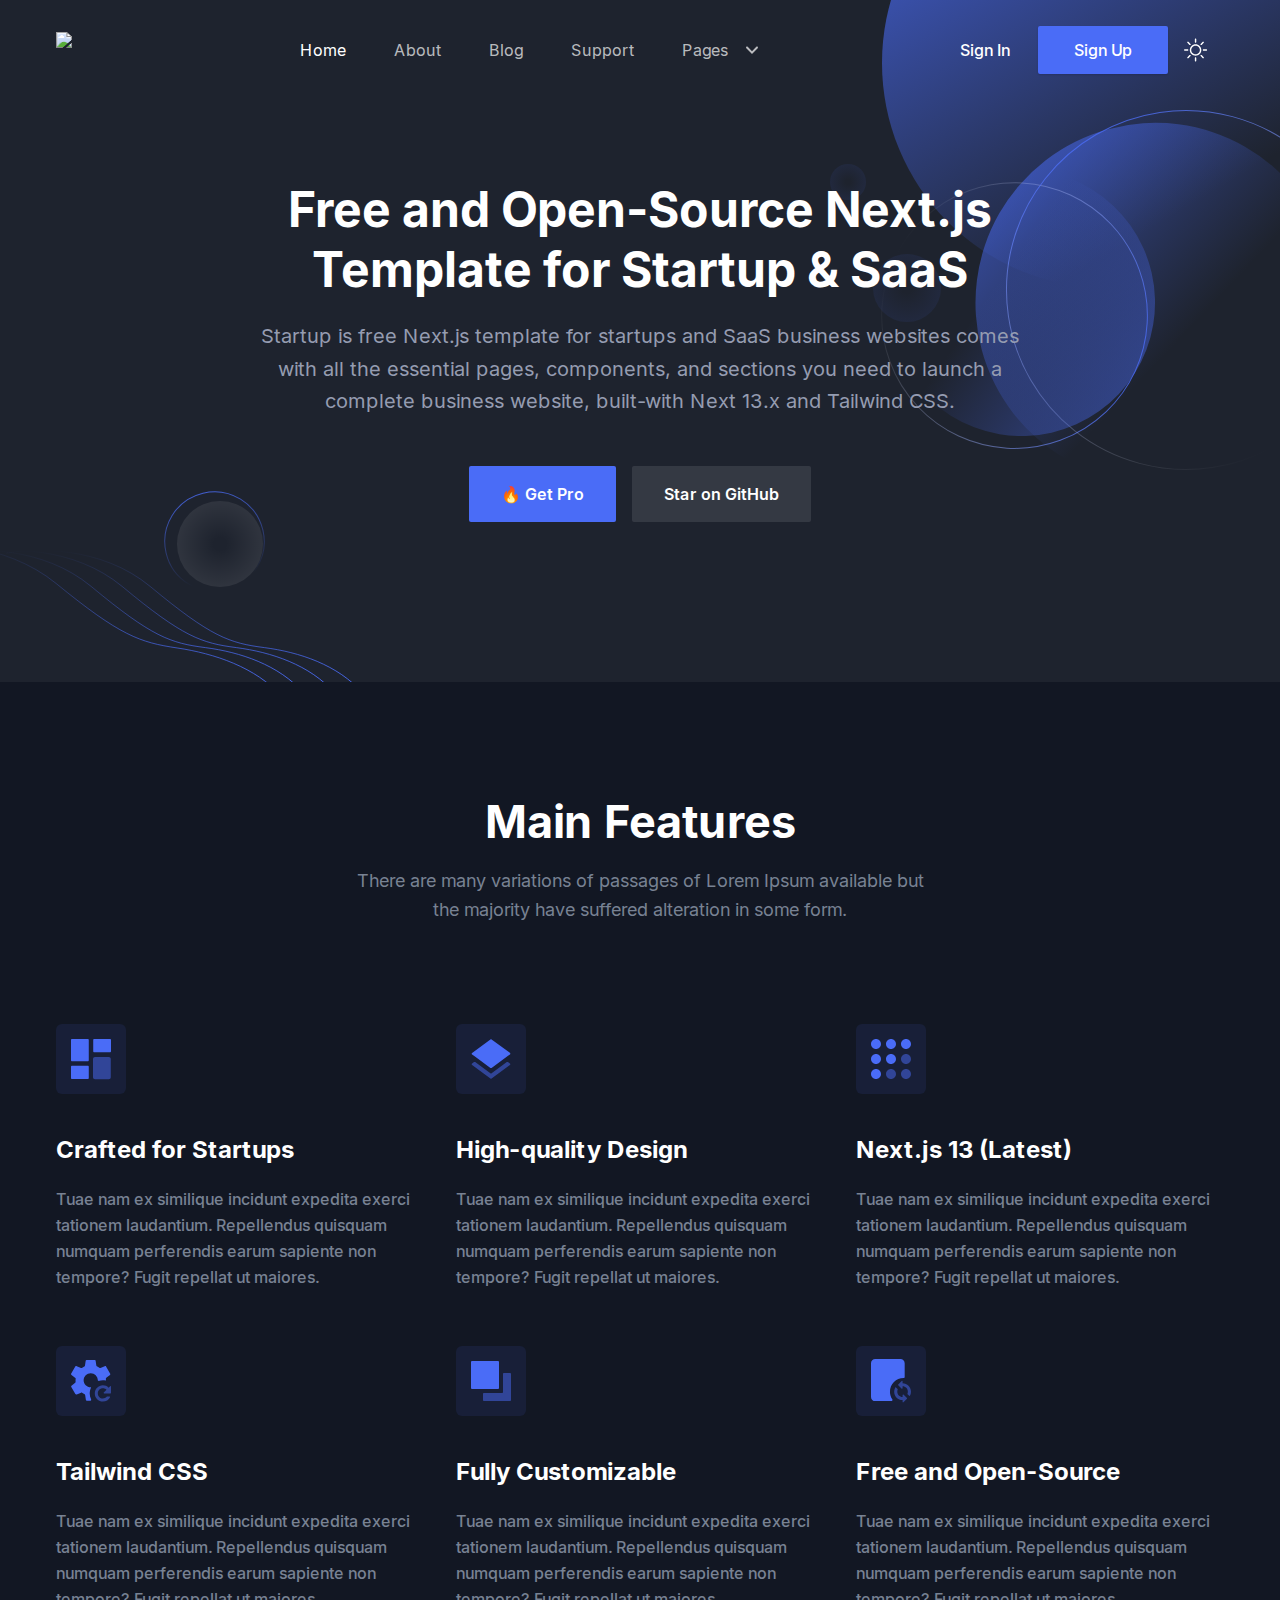
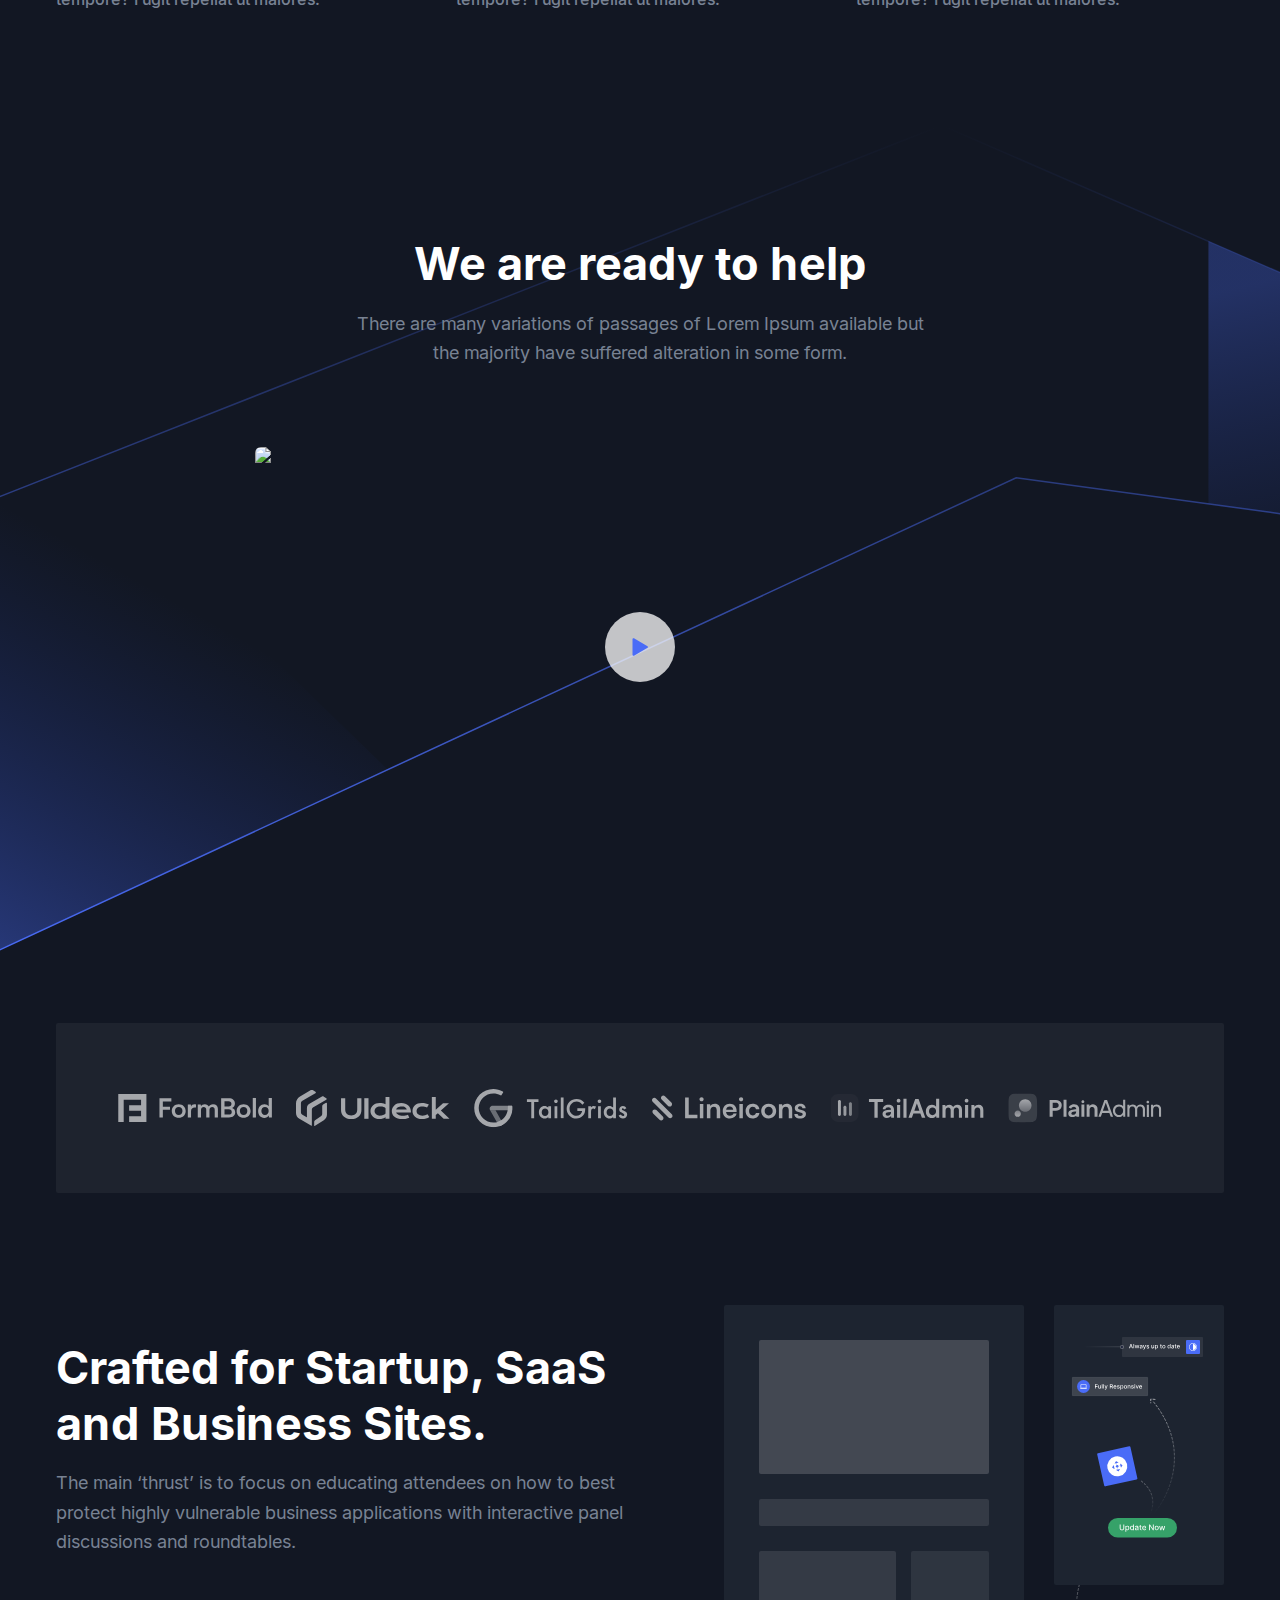
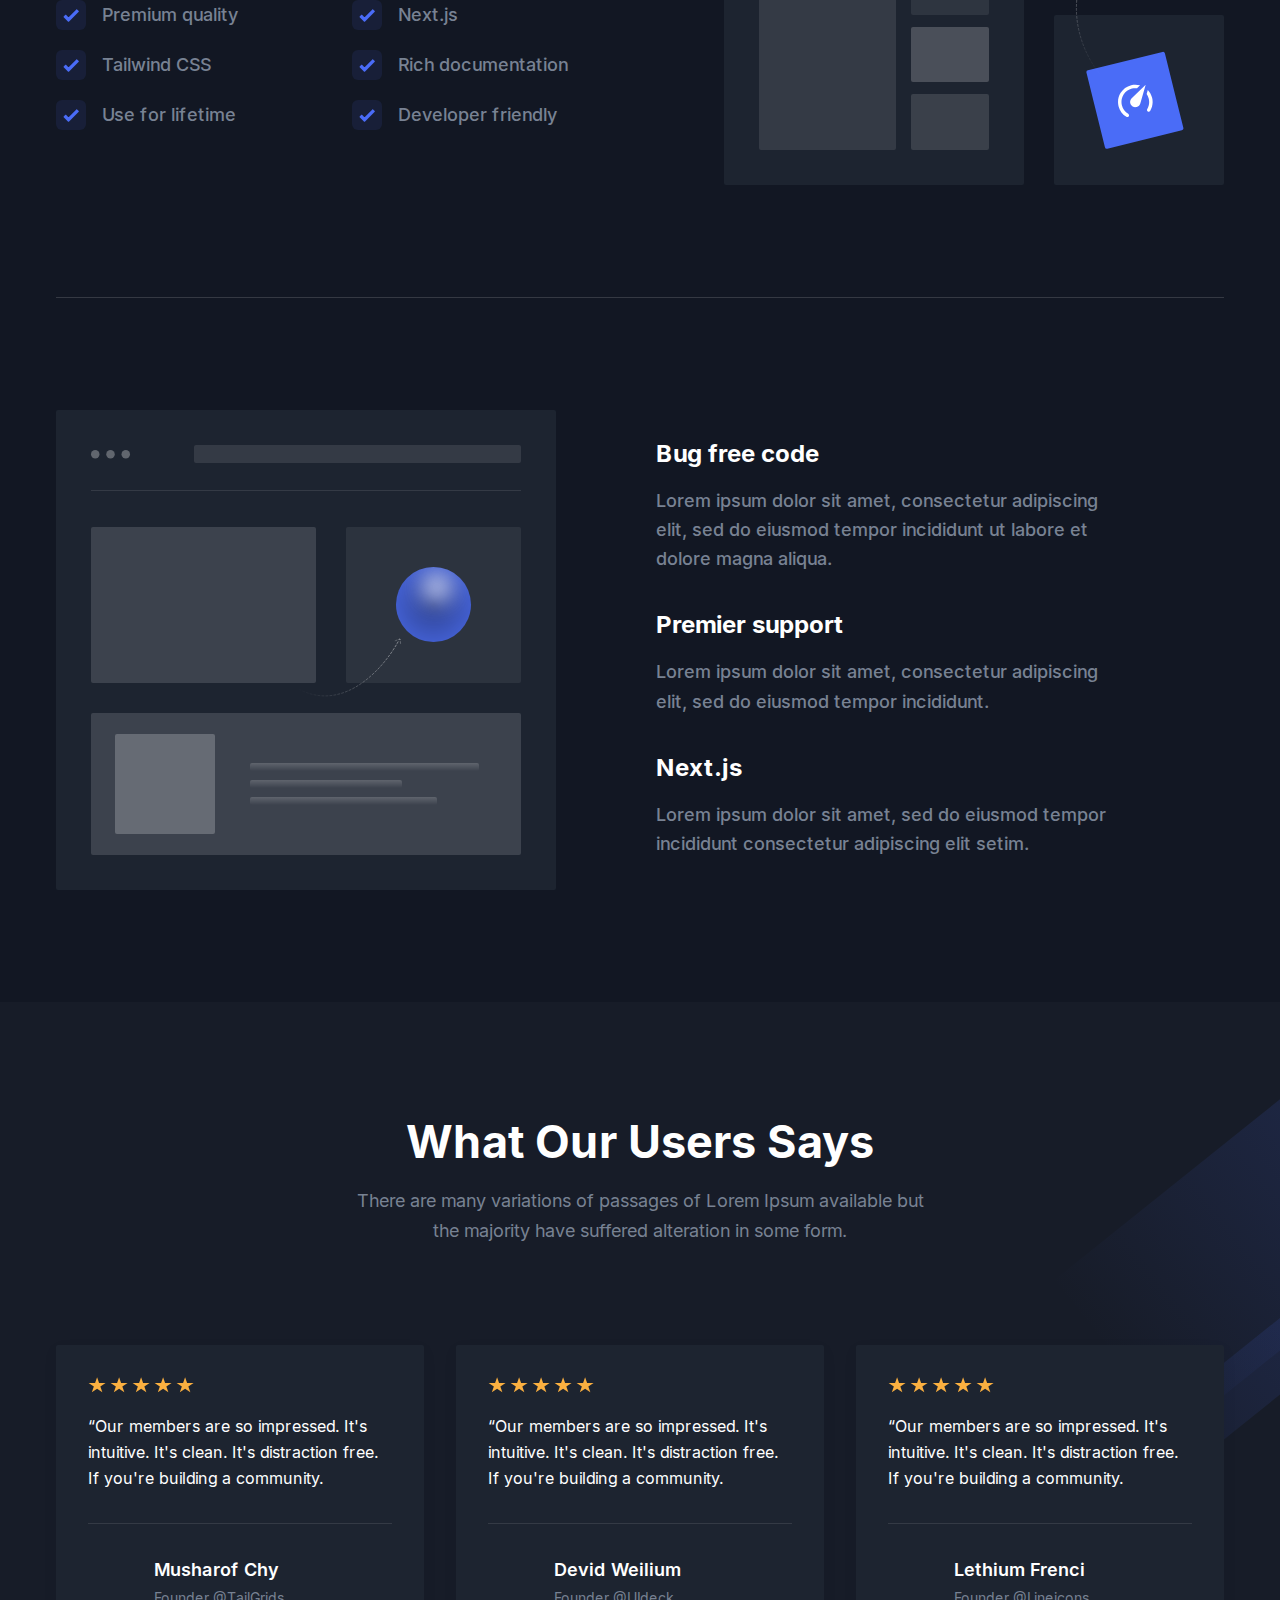
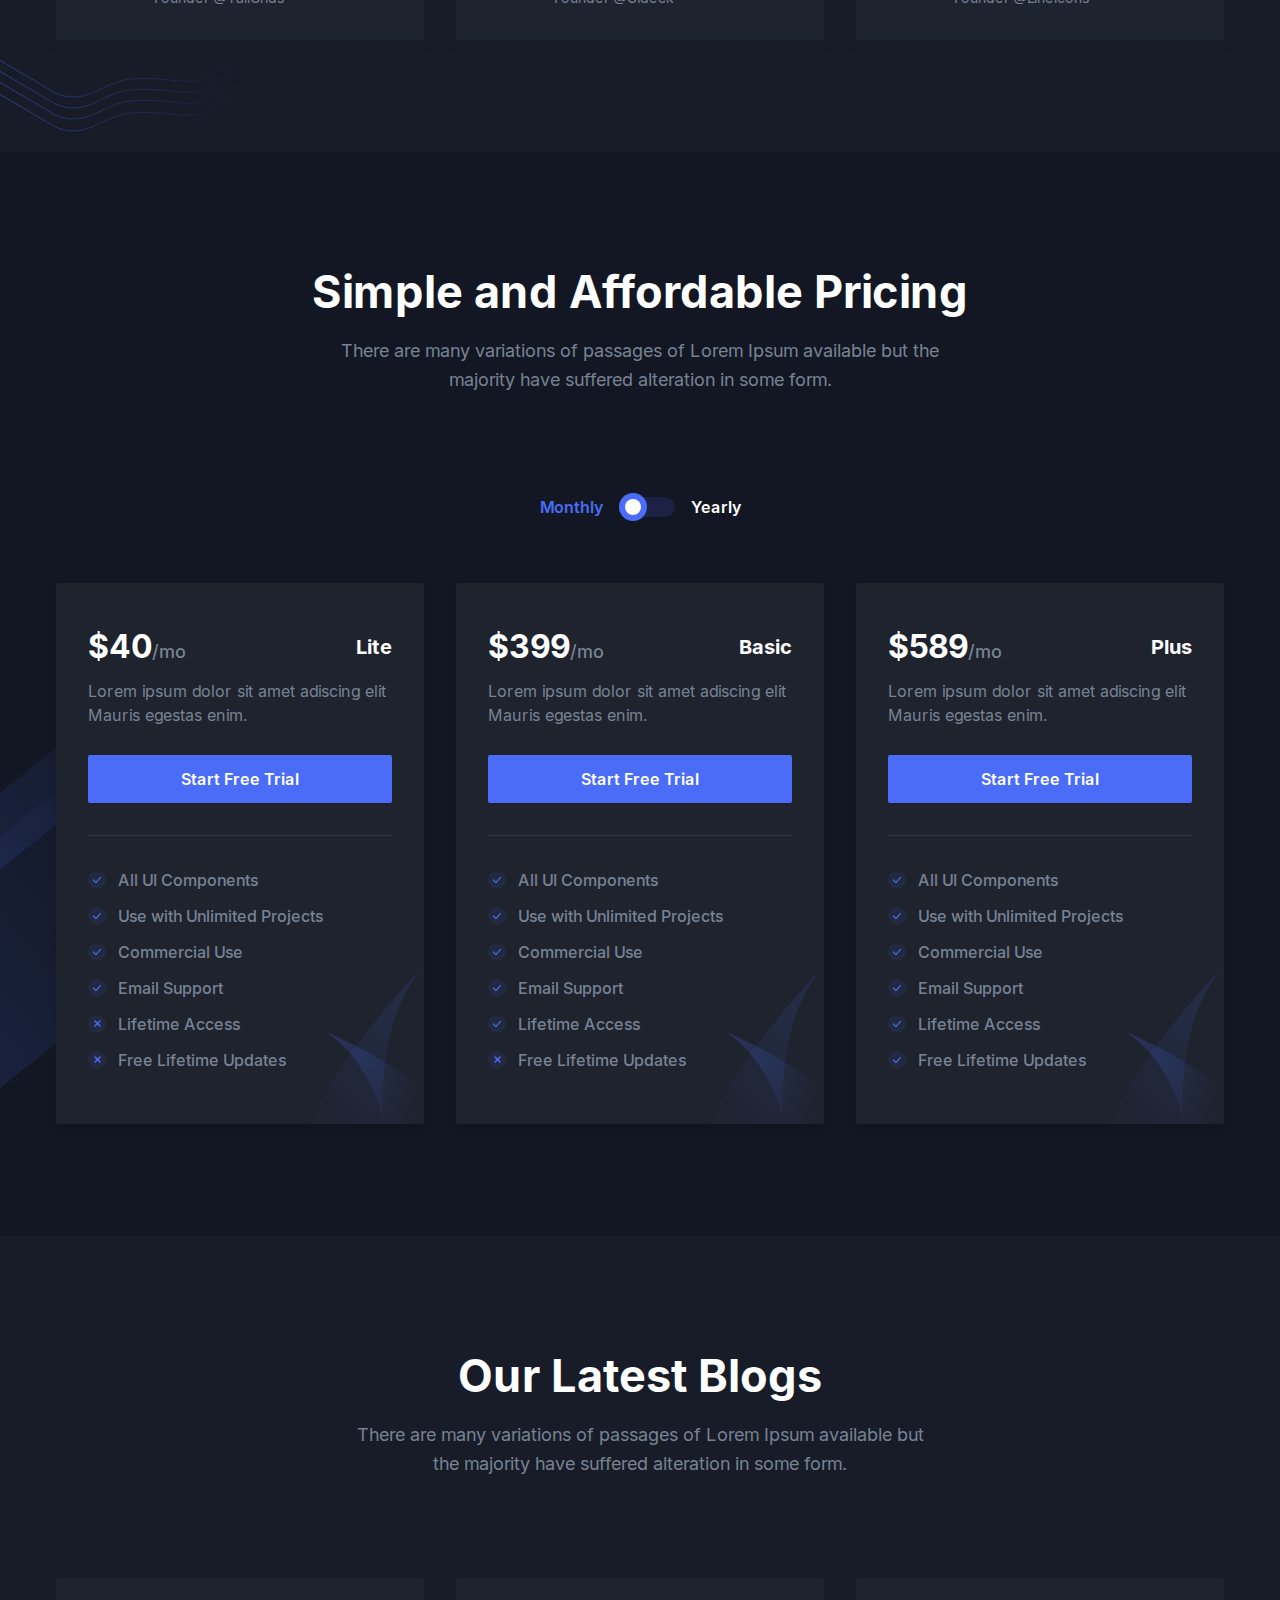
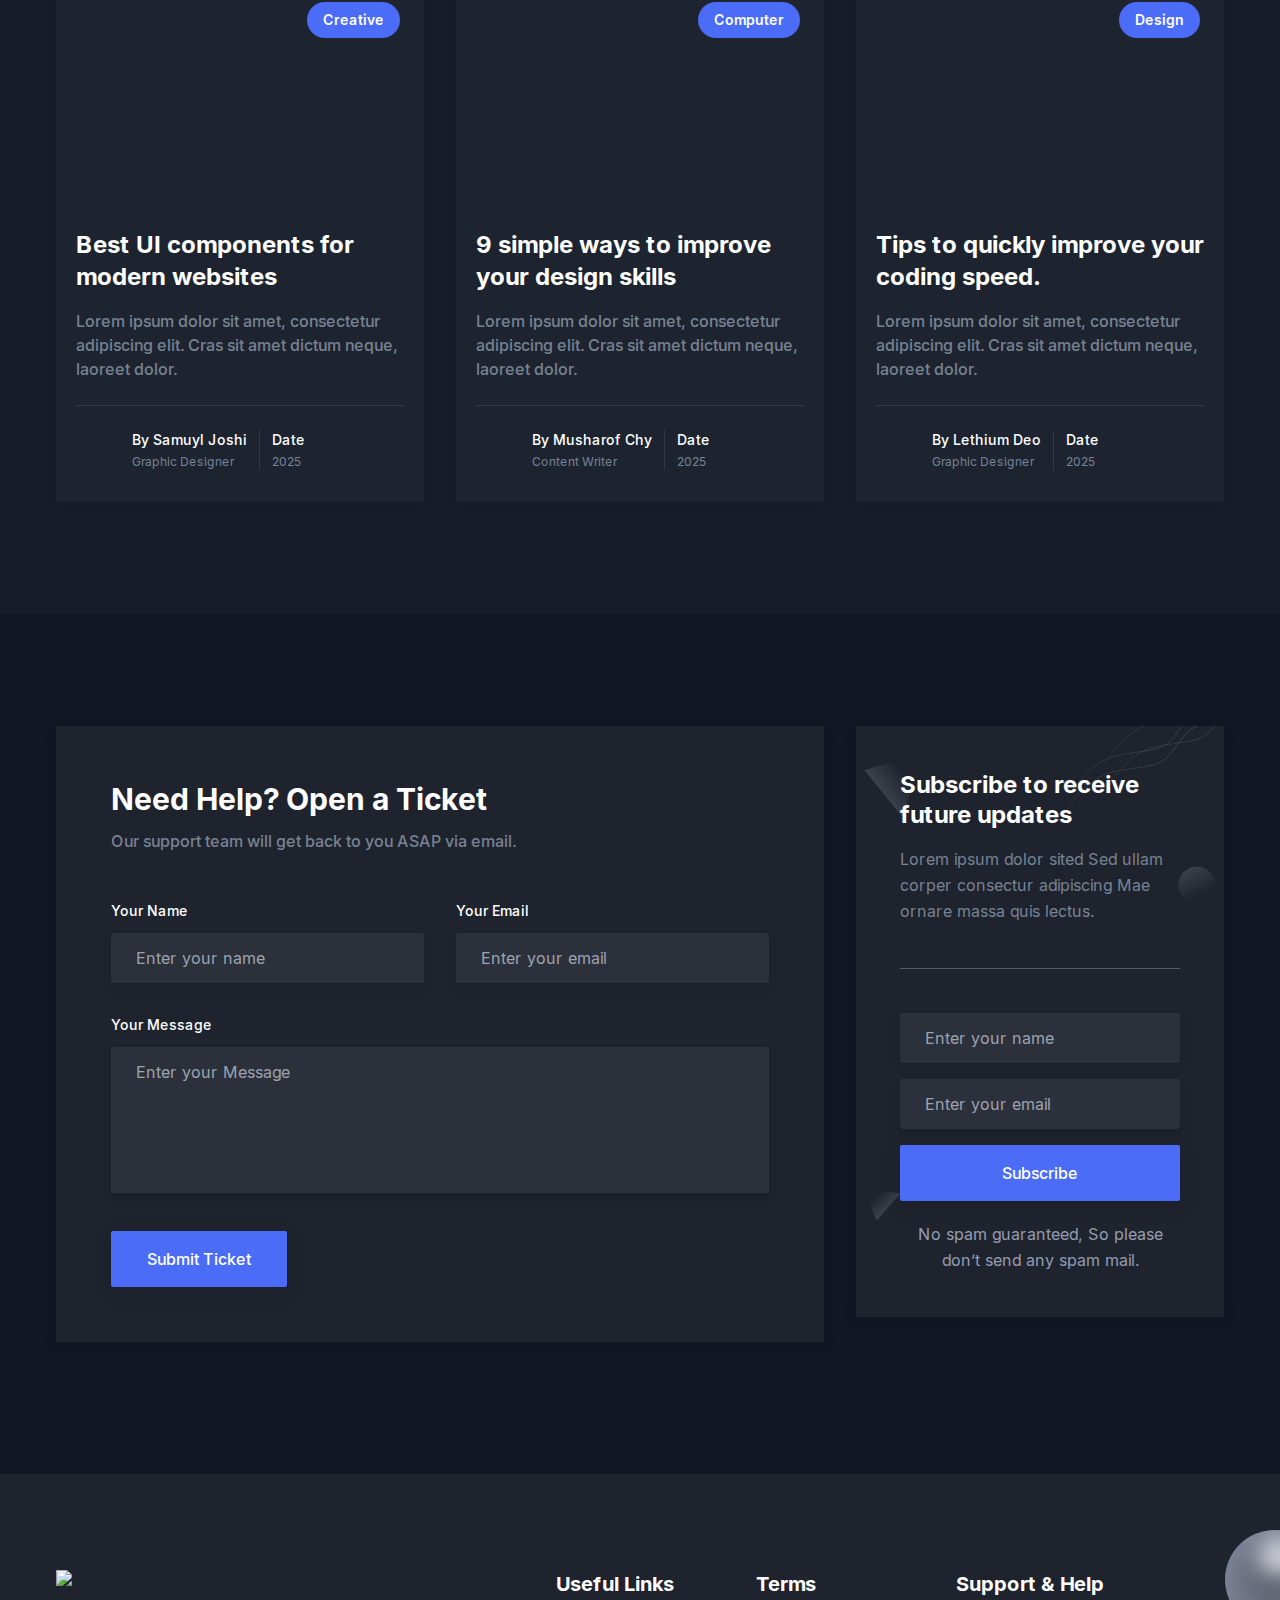
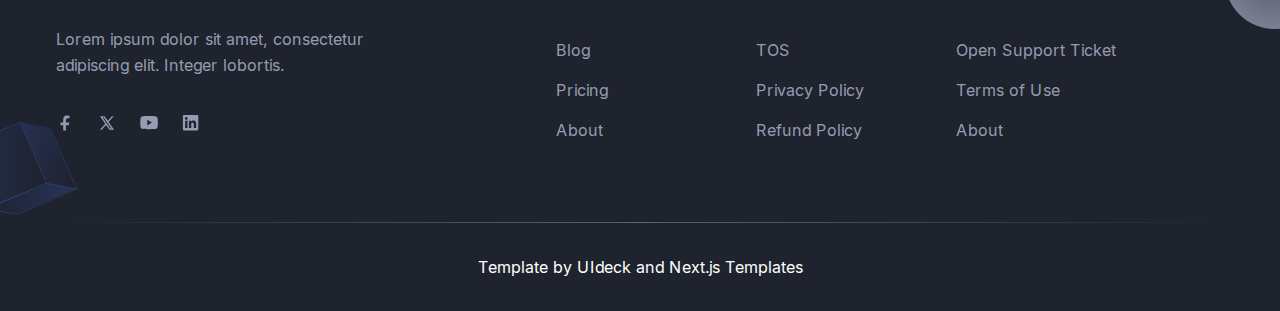
==== index.html @ 13280d34 "test build file" ====
<!DOCTYPE html><html lang="en"><head><meta charSet="utf-8"/><meta name="viewport" content="width=device-width, initial-scale=1"/><link rel="stylesheet" href="/_next/static/css/e2cec7ffde0702cd.css" crossorigin="" data-precedence="next"/><link rel="preload" as="script" fetchPriority="low" href="/_next/static/chunks/webpack-142112c4917f42da.js" crossorigin=""/><script src="/_next/static/chunks/fd9d1056-c50cb70e7323352b.js" async="" crossorigin=""></script><script src="/_next/static/chunks/69-9a698589624cf6bb.js" async="" crossorigin=""></script><script src="/_next/static/chunks/main-app-1e6415bedcf7ec3f.js" async="" crossorigin=""></script><script src="/_next/static/chunks/250-7c9030cc7ca30e84.js" async=""></script><script src="/_next/static/chunks/749-67deed6e5eec1de4.js" async=""></script><script src="/_next/static/chunks/860-6f2c6eac3bf47ed0.js" async=""></script><script src="/_next/static/chunks/app/page-ba658e1b32cfdeb3.js" async=""></script><script src="/_next/static/chunks/app/layout-03ab49dc630ab6ba.js" async=""></script><title>Free Next.js Template for Startup and SaaS</title><meta name="description" content="This is Home for Startup Nextjs Template"/><script src="/_next/static/chunks/polyfills-c67a75d1b6f99dc8.js" crossorigin="" noModule=""></script></head><body class="bg-[#FCFCFC] dark:bg-black __className_d65c78"><script>!function(){try{var d=document.documentElement,c=d.classList;c.remove('light','dark');var e=localStorage.getItem('theme');if(e){c.add(e|| '')}else{c.add('dark');}if(e==='light'||e==='dark'||!e)d.style.colorScheme=e||'dark'}catch(t){}}();</script><header class="header left-0 top-0 z-40 flex w-full items-center absolute bg-transparent"><div class="container"><div class="relative -mx-4 flex items-center justify-between"><div class="w-60 max-w-full px-4 xl:mr-12"><a class="header-logo block w-full py-8 " href="/"><img alt="logo" loading="lazy" width="140" height="30" decoding="async" data-nimg="1" class="w-full dark:hidden" style="color:transparent" src="/images/logo/logo-2.svg"/><img alt="logo" loading="lazy" width="140" height="30" decoding="async" data-nimg="1" class="hidden w-full dark:block" style="color:transparent" srcSet="/_next/image?url=%2Fimages%2Flogo%2FNexaNeoTech.png&amp;w=256&amp;q=75 1x, /_next/image?url=%2Fimages%2Flogo%2FNexaNeoTech.png&amp;w=384&amp;q=75 2x" src="/_next/image?url=%2Fimages%2Flogo%2FNexaNeoTech.png&amp;w=384&amp;q=75"/></a></div><div class="flex w-full items-center justify-between px-4"><div><button id="navbarToggler" aria-label="Mobile Menu" class="absolute right-4 top-1/2 block translate-y-[-50%] rounded-lg px-3 py-[6px] ring-primary focus:ring-2 lg:hidden"><span class="relative my-1.5 block h-0.5 w-[30px] bg-black transition-all duration-300 dark:bg-white  "></span><span class="relative my-1.5 block h-0.5 w-[30px] bg-black transition-all duration-300 dark:bg-white  "></span><span class="relative my-1.5 block h-0.5 w-[30px] bg-black transition-all duration-300 dark:bg-white  "></span></button><nav id="navbarCollapse" class="navbar absolute right-0 z-30 w-[250px] rounded border-[.5px] border-body-color/50 bg-white px-6 py-4 duration-300 dark:border-body-color/20 dark:bg-dark lg:visible lg:static lg:w-auto lg:border-none lg:!bg-transparent lg:p-0 lg:opacity-100 invisible top-[120%] opacity-0"><ul class="block lg:flex lg:space-x-12"><li class="group relative"><a class="flex py-2 text-base lg:mr-0 lg:inline-flex lg:px-0 lg:py-6 text-primary dark:text-white" href="/">Home</a></li><li class="group relative"><a class="flex py-2 text-base lg:mr-0 lg:inline-flex lg:px-0 lg:py-6 text-dark hover:text-primary dark:text-white/70 dark:hover:text-white" href="/about">About</a></li><li class="group relative"><a class="flex py-2 text-base lg:mr-0 lg:inline-flex lg:px-0 lg:py-6 text-dark hover:text-primary dark:text-white/70 dark:hover:text-white" href="/blog">Blog</a></li><li class="group relative"><a class="flex py-2 text-base lg:mr-0 lg:inline-flex lg:px-0 lg:py-6 text-dark hover:text-primary dark:text-white/70 dark:hover:text-white" href="/contact">Support</a></li><li class="group relative"><p class="flex cursor-pointer items-center justify-between py-2 text-base text-dark group-hover:text-primary dark:text-white/70 dark:group-hover:text-white lg:mr-0 lg:inline-flex lg:px-0 lg:py-6">Pages<span class="pl-3"><svg width="25" height="24" viewBox="0 0 25 24"><path fill-rule="evenodd" clip-rule="evenodd" d="M6.29289 8.8427C6.68342 8.45217 7.31658 8.45217 7.70711 8.8427L12 13.1356L16.2929 8.8427C16.6834 8.45217 17.3166 8.45217 17.7071 8.8427C18.0976 9.23322 18.0976 9.86639 17.7071 10.2569L12 15.964L6.29289 10.2569C5.90237 9.86639 5.90237 9.23322 6.29289 8.8427Z" fill="currentColor"></path></svg></span></p><div class="submenu relative left-0 top-full rounded-sm bg-white transition-[top] duration-300 group-hover:opacity-100 dark:bg-dark lg:invisible lg:absolute lg:top-[110%] lg:block lg:w-[250px] lg:p-4 lg:opacity-0 lg:shadow-lg lg:group-hover:visible lg:group-hover:top-full hidden"><a class="block rounded py-2.5 text-sm text-dark hover:text-primary dark:text-white/70 dark:hover:text-white lg:px-3" href="/about">About Page</a><a class="block rounded py-2.5 text-sm text-dark hover:text-primary dark:text-white/70 dark:hover:text-white lg:px-3" href="/contact">Contact Page</a><a class="block rounded py-2.5 text-sm text-dark hover:text-primary dark:text-white/70 dark:hover:text-white lg:px-3" href="/blog">Blog Grid Page</a><a class="block rounded py-2.5 text-sm text-dark hover:text-primary dark:text-white/70 dark:hover:text-white lg:px-3" href="/blog-sidebar">Blog Sidebar Page</a><a class="block rounded py-2.5 text-sm text-dark hover:text-primary dark:text-white/70 dark:hover:text-white lg:px-3" href="/blog-details">Blog Details Page</a><a class="block rounded py-2.5 text-sm text-dark hover:text-primary dark:text-white/70 dark:hover:text-white lg:px-3" href="/signin">Sign In Page</a><a class="block rounded py-2.5 text-sm text-dark hover:text-primary dark:text-white/70 dark:hover:text-white lg:px-3" href="/signup">Sign Up Page</a><a class="block rounded py-2.5 text-sm text-dark hover:text-primary dark:text-white/70 dark:hover:text-white lg:px-3" href="/error">Error Page</a></div></li></ul></nav></div><div class="flex items-center justify-end pr-16 lg:pr-0"><a class="hidden px-7 py-3 text-base font-medium text-dark hover:opacity-70 dark:text-white md:block" href="/signin">Sign In</a><a class="ease-in-up shadow-btn hover:shadow-btn-hover hidden rounded-sm bg-primary px-8 py-3 text-base font-medium text-white transition duration-300 hover:bg-opacity-90 md:block md:px-9 lg:px-6 xl:px-9" href="/signup">Sign Up</a><div><button aria-label="theme toggler" class="flex items-center justify-center text-black rounded-full cursor-pointer bg-gray-2 dark:bg-dark-bg h-9 w-9 dark:text-white md:h-14 md:w-14"><svg viewBox="0 0 23 23" class="w-5 h-5 stroke-current dark:hidden md:h-6 md:w-6" fill="none"><path d="M9.55078 1.5C5.80078 1.5 1.30078 5.25 1.30078 11.25C1.30078 17.25 5.80078 21.75 11.8008 21.75C17.8008 21.75 21.5508 17.25 21.5508 13.5C13.3008 18.75 4.30078 9.75 9.55078 1.5Z" stroke-width="2" stroke-linecap="round" stroke-linejoin="round"></path></svg><svg viewBox="0 0 25 24" fill="none" xmlns="http://www.w3.org/2000/svg" class="hidden w-5 h-5 dark:block md:h-6 md:w-6"><mask id="path-1-inside-1_977:1934" fill="white"><path d="M12.0508 16.5C10.8573 16.5 9.71271 16.0259 8.8688 15.182C8.02489 14.3381 7.55078 13.1935 7.55078 12C7.55078 10.8065 8.02489 9.66193 8.8688 8.81802C9.71271 7.97411 10.8573 7.5 12.0508 7.5C13.2443 7.5 14.3888 7.97411 15.2328 8.81802C16.0767 9.66193 16.5508 10.8065 16.5508 12C16.5508 13.1935 16.0767 14.3381 15.2328 15.182C14.3888 16.0259 13.2443 16.5 12.0508 16.5ZM12.0508 18C13.6421 18 15.1682 17.3679 16.2934 16.2426C17.4186 15.1174 18.0508 13.5913 18.0508 12C18.0508 10.4087 17.4186 8.88258 16.2934 7.75736C15.1682 6.63214 13.6421 6 12.0508 6C10.4595 6 8.93336 6.63214 7.80814 7.75736C6.68292 8.88258 6.05078 10.4087 6.05078 12C6.05078 13.5913 6.68292 15.1174 7.80814 16.2426C8.93336 17.3679 10.4595 18 12.0508 18ZM12.0508 0C12.2497 0 12.4405 0.0790176 12.5811 0.21967C12.7218 0.360322 12.8008 0.551088 12.8008 0.75V3.75C12.8008 3.94891 12.7218 4.13968 12.5811 4.28033C12.4405 4.42098 12.2497 4.5 12.0508 4.5C11.8519 4.5 11.6611 4.42098 11.5205 4.28033C11.3798 4.13968 11.3008 3.94891 11.3008 3.75V0.75C11.3008 0.551088 11.3798 0.360322 11.5205 0.21967C11.6611 0.0790176 11.8519 0 12.0508 0V0ZM12.0508 19.5C12.2497 19.5 12.4405 19.579 12.5811 19.7197C12.7218 19.8603 12.8008 20.0511 12.8008 20.25V23.25C12.8008 23.4489 12.7218 23.6397 12.5811 23.7803C12.4405 23.921 12.2497 24 12.0508 24C11.8519 24 11.6611 23.921 11.5205 23.7803C11.3798 23.6397 11.3008 23.4489 11.3008 23.25V20.25C11.3008 20.0511 11.3798 19.8603 11.5205 19.7197C11.6611 19.579 11.8519 19.5 12.0508 19.5ZM24.0508 12C24.0508 12.1989 23.9718 12.3897 23.8311 12.5303C23.6905 12.671 23.4997 12.75 23.3008 12.75H20.3008C20.1019 12.75 19.9111 12.671 19.7705 12.5303C19.6298 12.3897 19.5508 12.1989 19.5508 12C19.5508 11.8011 19.6298 11.6103 19.7705 11.4697C19.9111 11.329 20.1019 11.25 20.3008 11.25H23.3008C23.4997 11.25 23.6905 11.329 23.8311 11.4697C23.9718 11.6103 24.0508 11.8011 24.0508 12ZM4.55078 12C4.55078 12.1989 4.47176 12.3897 4.33111 12.5303C4.19046 12.671 3.99969 12.75 3.80078 12.75H0.800781C0.601869 12.75 0.411103 12.671 0.270451 12.5303C0.129799 12.3897 0.0507813 12.1989 0.0507812 12C0.0507813 11.8011 0.129799 11.6103 0.270451 11.4697C0.411103 11.329 0.601869 11.25 0.800781 11.25H3.80078C3.99969 11.25 4.19046 11.329 4.33111 11.4697C4.47176 11.6103 4.55078 11.8011 4.55078 12ZM20.5363 3.5145C20.6769 3.65515 20.7559 3.84588 20.7559 4.04475C20.7559 4.24362 20.6769 4.43435 20.5363 4.575L18.4153 6.6975C18.3455 6.76713 18.2628 6.82235 18.1717 6.86C18.0806 6.89765 17.983 6.91699 17.8845 6.91692C17.6855 6.91678 17.4947 6.83758 17.354 6.69675C17.2844 6.62702 17.2292 6.54425 17.1915 6.45318C17.1539 6.36211 17.1345 6.26452 17.1346 6.16597C17.1348 5.96695 17.214 5.77613 17.3548 5.6355L19.4758 3.5145C19.6164 3.3739 19.8072 3.29491 20.006 3.29491C20.2049 3.29491 20.3956 3.3739 20.5363 3.5145ZM6.74678 17.304C6.88738 17.4446 6.96637 17.6354 6.96637 17.8342C6.96637 18.0331 6.88738 18.2239 6.74678 18.3645L4.62578 20.4855C4.48433 20.6221 4.29488 20.6977 4.09823 20.696C3.90158 20.6943 3.71347 20.6154 3.57442 20.4764C3.43536 20.3373 3.35648 20.1492 3.35478 19.9526C3.35307 19.7559 3.42866 19.5665 3.56528 19.425L5.68628 17.304C5.82693 17.1634 6.01766 17.0844 6.21653 17.0844C6.4154 17.0844 6.60614 17.1634 6.74678 17.304ZM20.5363 20.4855C20.3956 20.6261 20.2049 20.7051 20.006 20.7051C19.8072 20.7051 19.6164 20.6261 19.4758 20.4855L17.3548 18.3645C17.2182 18.223 17.1426 18.0336 17.1443 17.8369C17.146 17.6403 17.2249 17.4522 17.3639 17.3131C17.503 17.1741 17.6911 17.0952 17.8877 17.0935C18.0844 17.0918 18.2738 17.1674 18.4153 17.304L20.5363 19.425C20.6769 19.5656 20.7559 19.7564 20.7559 19.9552C20.7559 20.1541 20.6769 20.3449 20.5363 20.4855ZM6.74678 6.6975C6.60614 6.8381 6.4154 6.91709 6.21653 6.91709C6.01766 6.91709 5.82693 6.8381 5.68628 6.6975L3.56528 4.575C3.49365 4.50582 3.43651 4.42306 3.39721 4.33155C3.3579 4.24005 3.33721 4.14164 3.33634 4.04205C3.33548 3.94247 3.35445 3.84371 3.39216 3.75153C3.42988 3.65936 3.48557 3.57562 3.55598 3.5052C3.6264 3.43478 3.71014 3.37909 3.80232 3.34138C3.89449 3.30367 3.99325 3.2847 4.09283 3.28556C4.19242 3.28643 4.29083 3.30712 4.38233 3.34642C4.47384 3.38573 4.5566 3.44287 4.62578 3.5145L6.74678 5.6355C6.81663 5.70517 6.87204 5.78793 6.90985 5.87905C6.94766 5.97017 6.96712 6.06785 6.96712 6.1665C6.96712 6.26515 6.94766 6.36283 6.90985 6.45395C6.87204 6.54507 6.81663 6.62783 6.74678 6.6975Z"></path></mask><path d="M12.0508 16.5C10.8573 16.5 9.71271 16.0259 8.8688 15.182C8.02489 14.3381 7.55078 13.1935 7.55078 12C7.55078 10.8065 8.02489 9.66193 8.8688 8.81802C9.71271 7.97411 10.8573 7.5 12.0508 7.5C13.2443 7.5 14.3888 7.97411 15.2328 8.81802C16.0767 9.66193 16.5508 10.8065 16.5508 12C16.5508 13.1935 16.0767 14.3381 15.2328 15.182C14.3888 16.0259 13.2443 16.5 12.0508 16.5ZM12.0508 18C13.6421 18 15.1682 17.3679 16.2934 16.2426C17.4186 15.1174 18.0508 13.5913 18.0508 12C18.0508 10.4087 17.4186 8.88258 16.2934 7.75736C15.1682 6.63214 13.6421 6 12.0508 6C10.4595 6 8.93336 6.63214 7.80814 7.75736C6.68292 8.88258 6.05078 10.4087 6.05078 12C6.05078 13.5913 6.68292 15.1174 7.80814 16.2426C8.93336 17.3679 10.4595 18 12.0508 18ZM12.0508 0C12.2497 0 12.4405 0.0790176 12.5811 0.21967C12.7218 0.360322 12.8008 0.551088 12.8008 0.75V3.75C12.8008 3.94891 12.7218 4.13968 12.5811 4.28033C12.4405 4.42098 12.2497 4.5 12.0508 4.5C11.8519 4.5 11.6611 4.42098 11.5205 4.28033C11.3798 4.13968 11.3008 3.94891 11.3008 3.75V0.75C11.3008 0.551088 11.3798 0.360322 11.5205 0.21967C11.6611 0.0790176 11.8519 0 12.0508 0V0ZM12.0508 19.5C12.2497 19.5 12.4405 19.579 12.5811 19.7197C12.7218 19.8603 12.8008 20.0511 12.8008 20.25V23.25C12.8008 23.4489 12.7218 23.6397 12.5811 23.7803C12.4405 23.921 12.2497 24 12.0508 24C11.8519 24 11.6611 23.921 11.5205 23.7803C11.3798 23.6397 11.3008 23.4489 11.3008 23.25V20.25C11.3008 20.0511 11.3798 19.8603 11.5205 19.7197C11.6611 19.579 11.8519 19.5 12.0508 19.5ZM24.0508 12C24.0508 12.1989 23.9718 12.3897 23.8311 12.5303C23.6905 12.671 23.4997 12.75 23.3008 12.75H20.3008C20.1019 12.75 19.9111 12.671 19.7705 12.5303C19.6298 12.3897 19.5508 12.1989 19.5508 12C19.5508 11.8011 19.6298 11.6103 19.7705 11.4697C19.9111 11.329 20.1019 11.25 20.3008 11.25H23.3008C23.4997 11.25 23.6905 11.329 23.8311 11.4697C23.9718 11.6103 24.0508 11.8011 24.0508 12ZM4.55078 12C4.55078 12.1989 4.47176 12.3897 4.33111 12.5303C4.19046 12.671 3.99969 12.75 3.80078 12.75H0.800781C0.601869 12.75 0.411103 12.671 0.270451 12.5303C0.129799 12.3897 0.0507813 12.1989 0.0507812 12C0.0507813 11.8011 0.129799 11.6103 0.270451 11.4697C0.411103 11.329 0.601869 11.25 0.800781 11.25H3.80078C3.99969 11.25 4.19046 11.329 4.33111 11.4697C4.47176 11.6103 4.55078 11.8011 4.55078 12ZM20.5363 3.5145C20.6769 3.65515 20.7559 3.84588 20.7559 4.04475C20.7559 4.24362 20.6769 4.43435 20.5363 4.575L18.4153 6.6975C18.3455 6.76713 18.2628 6.82235 18.1717 6.86C18.0806 6.89765 17.983 6.91699 17.8845 6.91692C17.6855 6.91678 17.4947 6.83758 17.354 6.69675C17.2844 6.62702 17.2292 6.54425 17.1915 6.45318C17.1539 6.36211 17.1345 6.26452 17.1346 6.16597C17.1348 5.96695 17.214 5.77613 17.3548 5.6355L19.4758 3.5145C19.6164 3.3739 19.8072 3.29491 20.006 3.29491C20.2049 3.29491 20.3956 3.3739 20.5363 3.5145ZM6.74678 17.304C6.88738 17.4446 6.96637 17.6354 6.96637 17.8342C6.96637 18.0331 6.88738 18.2239 6.74678 18.3645L4.62578 20.4855C4.48433 20.6221 4.29488 20.6977 4.09823 20.696C3.90158 20.6943 3.71347 20.6154 3.57442 20.4764C3.43536 20.3373 3.35648 20.1492 3.35478 19.9526C3.35307 19.7559 3.42866 19.5665 3.56528 19.425L5.68628 17.304C5.82693 17.1634 6.01766 17.0844 6.21653 17.0844C6.4154 17.0844 6.60614 17.1634 6.74678 17.304ZM20.5363 20.4855C20.3956 20.6261 20.2049 20.7051 20.006 20.7051C19.8072 20.7051 19.6164 20.6261 19.4758 20.4855L17.3548 18.3645C17.2182 18.223 17.1426 18.0336 17.1443 17.8369C17.146 17.6403 17.2249 17.4522 17.3639 17.3131C17.503 17.1741 17.6911 17.0952 17.8877 17.0935C18.0844 17.0918 18.2738 17.1674 18.4153 17.304L20.5363 19.425C20.6769 19.5656 20.7559 19.7564 20.7559 19.9552C20.7559 20.1541 20.6769 20.3449 20.5363 20.4855ZM6.74678 6.6975C6.60614 6.8381 6.4154 6.91709 6.21653 6.91709C6.01766 6.91709 5.82693 6.8381 5.68628 6.6975L3.56528 4.575C3.49365 4.50582 3.43651 4.42306 3.39721 4.33155C3.3579 4.24005 3.33721 4.14164 3.33634 4.04205C3.33548 3.94247 3.35445 3.84371 3.39216 3.75153C3.42988 3.65936 3.48557 3.57562 3.55598 3.5052C3.6264 3.43478 3.71014 3.37909 3.80232 3.34138C3.89449 3.30367 3.99325 3.2847 4.09283 3.28556C4.19242 3.28643 4.29083 3.30712 4.38233 3.34642C4.47384 3.38573 4.5566 3.44287 4.62578 3.5145L6.74678 5.6355C6.81663 5.70517 6.87204 5.78793 6.90985 5.87905C6.94766 5.97017 6.96712 6.06785 6.96712 6.1665C6.96712 6.26515 6.94766 6.36283 6.90985 6.45395C6.87204 6.54507 6.81663 6.62783 6.74678 6.6975Z" fill="black" stroke="white" stroke-width="2" mask="url(#path-1-inside-1_977:1934)"></path></svg></button></div></div></div></div></div></header><section id="home" class="relative z-10 overflow-hidden bg-white pb-16 pt-[120px] dark:bg-gray-dark md:pb-[120px] md:pt-[150px] xl:pb-[160px] xl:pt-[180px] 2xl:pb-[200px] 2xl:pt-[210px]"><div class="container"><div class="-mx-4 flex flex-wrap"><div class="w-full px-4"><div class="mx-auto max-w-[800px] text-center"><h1 class="mb-5 text-3xl font-bold leading-tight text-black dark:text-white sm:text-4xl sm:leading-tight md:text-5xl md:leading-tight">Free and Open-Source Next.js Template for Startup &amp; SaaS</h1><p class="mb-12 text-base !leading-relaxed text-body-color dark:text-body-color-dark sm:text-lg md:text-xl">Startup is free Next.js template for startups and SaaS business websites comes with all the essential pages, components, and sections you need to launch a complete business website, built-with Next 13.x and Tailwind CSS.</p><div class="flex flex-col items-center justify-center space-y-4 sm:flex-row sm:space-x-4 sm:space-y-0"><a class="rounded-sm bg-primary px-8 py-4 text-base font-semibold text-white duration-300 ease-in-out hover:bg-primary/80" href="https://nextjstemplates.com/templates/saas-starter-startup">🔥 Get Pro</a><a class="inline-block rounded-sm bg-black px-8 py-4 text-base font-semibold text-white duration-300 ease-in-out hover:bg-black/90 dark:bg-white/10 dark:text-white dark:hover:bg-white/5" href="https://github.com/NextJSTemplates/startup-nextjs">Star on GitHub</a></div></div></div></div></div><div class="absolute right-0 top-0 z-[-1] opacity-30 lg:opacity-100"><svg width="450" height="556" viewBox="0 0 450 556" fill="none" xmlns="http://www.w3.org/2000/svg"><circle cx="277" cy="63" r="225" fill="url(#paint0_linear_25:217)"></circle><circle cx="17.9997" cy="182" r="18" fill="url(#paint1_radial_25:217)"></circle><circle cx="76.9997" cy="288" r="34" fill="url(#paint2_radial_25:217)"></circle><circle cx="325.486" cy="302.87" r="180" transform="rotate(-37.6852 325.486 302.87)" fill="url(#paint3_linear_25:217)"></circle><circle opacity="0.8" cx="184.521" cy="315.521" r="132.862" transform="rotate(114.874 184.521 315.521)" stroke="url(#paint4_linear_25:217)"></circle><circle opacity="0.8" cx="356" cy="290" r="179.5" transform="rotate(-30 356 290)" stroke="url(#paint5_linear_25:217)"></circle><circle opacity="0.8" cx="191.659" cy="302.659" r="133.362" transform="rotate(133.319 191.659 302.659)" fill="url(#paint6_linear_25:217)"></circle><defs><linearGradient id="paint0_linear_25:217" x1="-54.5003" y1="-178" x2="222" y2="288" gradientUnits="userSpaceOnUse"><stop stop-color="#4A6CF7"></stop><stop offset="1" stop-color="#4A6CF7" stop-opacity="0"></stop></linearGradient><radialGradient id="paint1_radial_25:217" cx="0" cy="0" r="1" gradientUnits="userSpaceOnUse" gradientTransform="translate(17.9997 182) rotate(90) scale(18)"><stop offset="0.145833" stop-color="#4A6CF7" stop-opacity="0"></stop><stop offset="1" stop-color="#4A6CF7" stop-opacity="0.08"></stop></radialGradient><radialGradient id="paint2_radial_25:217" cx="0" cy="0" r="1" gradientUnits="userSpaceOnUse" gradientTransform="translate(76.9997 288) rotate(90) scale(34)"><stop offset="0.145833" stop-color="#4A6CF7" stop-opacity="0"></stop><stop offset="1" stop-color="#4A6CF7" stop-opacity="0.08"></stop></radialGradient><linearGradient id="paint3_linear_25:217" x1="226.775" y1="-66.1548" x2="292.157" y2="351.421" gradientUnits="userSpaceOnUse"><stop stop-color="#4A6CF7"></stop><stop offset="1" stop-color="#4A6CF7" stop-opacity="0"></stop></linearGradient><linearGradient id="paint4_linear_25:217" x1="184.521" y1="182.159" x2="184.521" y2="448.882" gradientUnits="userSpaceOnUse"><stop stop-color="#4A6CF7"></stop><stop offset="1" stop-color="white" stop-opacity="0"></stop></linearGradient><linearGradient id="paint5_linear_25:217" x1="356" y1="110" x2="356" y2="470" gradientUnits="userSpaceOnUse"><stop stop-color="#4A6CF7"></stop><stop offset="1" stop-color="white" stop-opacity="0"></stop></linearGradient><linearGradient id="paint6_linear_25:217" x1="118.524" y1="29.2497" x2="166.965" y2="338.63" gradientUnits="userSpaceOnUse"><stop stop-color="#4A6CF7"></stop><stop offset="1" stop-color="#4A6CF7" stop-opacity="0"></stop></linearGradient></defs></svg></div><div class="absolute bottom-0 left-0 z-[-1] opacity-30 lg:opacity-100"><svg width="364" height="201" viewBox="0 0 364 201" fill="none" xmlns="http://www.w3.org/2000/svg"><path d="M5.88928 72.3303C33.6599 66.4798 101.397 64.9086 150.178 105.427C211.155 156.076 229.59 162.093 264.333 166.607C299.076 171.12 337.718 183.657 362.889 212.24" stroke="url(#paint0_linear_25:218)"></path><path d="M-22.1107 72.3303C5.65989 66.4798 73.3965 64.9086 122.178 105.427C183.155 156.076 201.59 162.093 236.333 166.607C271.076 171.12 309.718 183.657 334.889 212.24" stroke="url(#paint1_linear_25:218)"></path><path d="M-53.1107 72.3303C-25.3401 66.4798 42.3965 64.9086 91.1783 105.427C152.155 156.076 170.59 162.093 205.333 166.607C240.076 171.12 278.718 183.657 303.889 212.24" stroke="url(#paint2_linear_25:218)"></path><path d="M-98.1618 65.0889C-68.1416 60.0601 4.73364 60.4882 56.0734 102.431C120.248 154.86 139.905 161.419 177.137 166.956C214.37 172.493 255.575 186.165 281.856 215.481" stroke="url(#paint3_linear_25:218)"></path><circle opacity="0.8" cx="214.505" cy="60.5054" r="49.7205" transform="rotate(-13.421 214.505 60.5054)" stroke="url(#paint4_linear_25:218)"></circle><circle cx="220" cy="63" r="43" fill="url(#paint5_radial_25:218)"></circle><defs><linearGradient id="paint0_linear_25:218" x1="184.389" y1="69.2405" x2="184.389" y2="212.24" gradientUnits="userSpaceOnUse"><stop stop-color="#4A6CF7" stop-opacity="0"></stop><stop offset="1" stop-color="#4A6CF7"></stop></linearGradient><linearGradient id="paint1_linear_25:218" x1="156.389" y1="69.2405" x2="156.389" y2="212.24" gradientUnits="userSpaceOnUse"><stop stop-color="#4A6CF7" stop-opacity="0"></stop><stop offset="1" stop-color="#4A6CF7"></stop></linearGradient><linearGradient id="paint2_linear_25:218" x1="125.389" y1="69.2405" x2="125.389" y2="212.24" gradientUnits="userSpaceOnUse"><stop stop-color="#4A6CF7" stop-opacity="0"></stop><stop offset="1" stop-color="#4A6CF7"></stop></linearGradient><linearGradient id="paint3_linear_25:218" x1="93.8507" y1="67.2674" x2="89.9278" y2="210.214" gradientUnits="userSpaceOnUse"><stop stop-color="#4A6CF7" stop-opacity="0"></stop><stop offset="1" stop-color="#4A6CF7"></stop></linearGradient><linearGradient id="paint4_linear_25:218" x1="214.505" y1="10.2849" x2="212.684" y2="99.5816" gradientUnits="userSpaceOnUse"><stop stop-color="#4A6CF7"></stop><stop offset="1" stop-color="#4A6CF7" stop-opacity="0"></stop></linearGradient><radialGradient id="paint5_radial_25:218" cx="0" cy="0" r="1" gradientUnits="userSpaceOnUse" gradientTransform="translate(220 63) rotate(90) scale(43)"><stop offset="0.145833" stop-color="white" stop-opacity="0"></stop><stop offset="1" stop-color="white" stop-opacity="0.08"></stop></radialGradient></defs></svg></div></section><section id="features" class="py-16 md:py-20 lg:py-28"><div class="container"><div class="w-full mx-auto text-center" style="max-width:570px;margin-bottom:100px"><h2 class="mb-4 text-3xl font-bold !leading-tight text-black dark:text-white sm:text-4xl md:text-[45px]">Main Features</h2><p class="text-base !leading-relaxed text-body-color md:text-lg">There are many variations of passages of Lorem Ipsum available but the majority have suffered alteration in some form.</p></div><div class="grid grid-cols-1 gap-x-8 gap-y-14 md:grid-cols-2 lg:grid-cols-3"><div class="w-full"><div class="wow fadeInUp" data-wow-delay=".15s"><div class="mb-10 flex h-[70px] w-[70px] items-center justify-center rounded-md bg-primary bg-opacity-10 text-primary"><svg width="40" height="41" viewBox="0 0 40 41" class="fill-current"><path opacity="0.5" d="M37.7778 40.2223H24C22.8954 40.2223 22 39.3268 22 38.2223V20.0001C22 18.8955 22.8954 18.0001 24 18.0001H37.7778C38.8823 18.0001 39.7778 18.8955 39.7778 20.0001V38.2223C39.7778 39.3268 38.8823 40.2223 37.7778 40.2223Z"></path><path d="M23.2222 0C22.6699 0 22.2222 0.447715 22.2222 1V12.3333C22.2222 12.8856 22.6699 13.3333 23.2222 13.3333H39C39.5523 13.3333 40 12.8856 40 12.3333V0.999999C40 0.447714 39.5523 0 39 0H23.2222ZM0 39C0 39.5523 0.447715 40 1 40H16.7778C17.3301 40 17.7778 39.5523 17.7778 39V27.6667C17.7778 27.1144 17.3301 26.6667 16.7778 26.6667H1C0.447716 26.6667 0 27.1144 0 27.6667V39ZM0 21.2222C0 21.7745 0.447715 22.2222 1 22.2222H16.7778C17.3301 22.2222 17.7778 21.7745 17.7778 21.2222V0.999999C17.7778 0.447714 17.3301 0 16.7778 0H1C0.447716 0 0 0.447715 0 1V21.2222Z"></path></svg></div><h3 class="mb-5 text-xl font-bold text-black dark:text-white sm:text-2xl lg:text-xl xl:text-2xl">Crafted for Startups</h3><p class="pr-[10px] text-base font-medium leading-relaxed text-body-color">Tuae nam ex similique incidunt expedita exerci tationem laudantium. Repellendus quisquam numquam perferendis earum sapiente non tempore? Fugit repellat ut maiores.</p></div></div><div class="w-full"><div class="wow fadeInUp" data-wow-delay=".15s"><div class="mb-10 flex h-[70px] w-[70px] items-center justify-center rounded-md bg-primary bg-opacity-10 text-primary"><svg width="40" height="40" viewBox="0 0 40 40" class="fill-current"><path opacity="0.5" d="M20.5914 34.2584C20.2394 34.5172 19.7603 34.5175 19.408 34.2593L4.19163 23.1079C3.8395 22.8498 3.36065 22.85 3.00873 23.1084L1.09802 24.5111C0.553731 24.9107 0.553731 25.7237 1.09802 26.1233L19.4082 39.5655C19.7604 39.824 20.2396 39.824 20.5918 39.5655L38.9029 26.1226C39.4469 25.7232 39.4473 24.9107 38.9036 24.5109L36.9701 23.0889C36.6177 22.8298 36.1378 22.8297 35.7854 23.0888L20.5914 34.2584Z"></path><path d="M19.408 28.931C19.7603 29.1896 20.2396 29.1894 20.5918 28.9306L36.3556 17.3466L38.8979 15.4883C39.4437 15.0894 39.4446 14.275 38.8996 13.8749L20.5918 0.43445C20.2396 0.175911 19.7604 0.175913 19.4082 0.434452L1.09706 13.8774C0.553051 14.2767 0.552712 15.0892 1.09638 15.4891L3.62222 17.3466L19.408 28.931Z"></path></svg></div><h3 class="mb-5 text-xl font-bold text-black dark:text-white sm:text-2xl lg:text-xl xl:text-2xl">High-quality Design</h3><p class="pr-[10px] text-base font-medium leading-relaxed text-body-color">Tuae nam ex similique incidunt expedita exerci tationem laudantium. Repellendus quisquam numquam perferendis earum sapiente non tempore? Fugit repellat ut maiores.</p></div></div><div class="w-full"><div class="wow fadeInUp" data-wow-delay=".15s"><div class="mb-10 flex h-[70px] w-[70px] items-center justify-center rounded-md bg-primary bg-opacity-10 text-primary"><svg width="40" height="40" viewBox="0 0 40 40" class="fill-current"><path opacity="0.5" d="M20 30C22.75 30 25 32.25 25 35C25 37.75 22.75 40 20 40C17.25 40 15 37.75 15 35C15 32.25 17.25 30 20 30ZM35 30C37.75 30 40 32.25 40 35C40 37.75 37.75 40 35 40C32.25 40 30 37.75 30 35C30 32.25 32.25 30 35 30ZM35 15C37.75 15 40 17.25 40 20C40 22.75 37.75 25 35 25C32.25 25 30 22.75 30 20C30 17.25 32.25 15 35 15Z"></path><path d="M20 15C22.75 15 25 17.25 25 20C25 22.75 22.75 25 20 25C17.25 25 15 22.75 15 20C15 17.25 17.25 15 20 15ZM20 0C22.75 0 25 2.25 25 5C25 7.75 22.75 10 20 10C17.25 10 15 7.75 15 5C15 2.25 17.25 0 20 0ZM5 30C7.75 30 10 32.25 10 35C10 37.75 7.75 40 5 40C2.25 40 0 37.75 0 35C0 32.25 2.25 30 5 30ZM5 15C7.75 15 10 17.25 10 20C10 22.75 7.75 25 5 25C2.25 25 0 22.75 0 20C0 17.25 2.25 15 5 15ZM5 0C7.75 0 10 2.25 10 5C10 7.75 7.75 10 5 10C2.25 10 0 7.75 0 5C0 2.25 2.25 0 5 0ZM35 0C37.75 0 40 2.25 40 5C40 7.75 37.75 10 35 10C32.25 10 30 7.75 30 5C30 2.25 32.25 0 35 0Z"></path></svg></div><h3 class="mb-5 text-xl font-bold text-black dark:text-white sm:text-2xl lg:text-xl xl:text-2xl">Next.js 13 (Latest)</h3><p class="pr-[10px] text-base font-medium leading-relaxed text-body-color">Tuae nam ex similique incidunt expedita exerci tationem laudantium. Repellendus quisquam numquam perferendis earum sapiente non tempore? Fugit repellat ut maiores.</p></div></div><div class="w-full"><div class="wow fadeInUp" data-wow-delay=".15s"><div class="mb-10 flex h-[70px] w-[70px] items-center justify-center rounded-md bg-primary bg-opacity-10 text-primary"><svg width="40" height="42" viewBox="0 0 40 42" class="fill-current"><path opacity="0.5" d="M31.8943 25.3303C34.1233 25.3303 36.1497 26.1409 37.5682 27.762L39.1464 26.1839C39.4614 25.8689 39.9999 26.092 39.9999 26.5374V32.936C39.9999 33.2121 39.7761 33.436 39.4999 33.436H33.1014C32.6559 33.436 32.4328 32.8974 32.7478 32.5825L35.5418 29.7885C34.5286 28.9779 33.3128 28.37 31.8943 28.37C29.0573 28.37 26.8282 30.599 26.8282 33.436C26.8282 36.273 29.0573 38.5021 31.8943 38.5021C33.3549 38.5021 34.6511 37.844 35.6345 36.8244C35.8406 36.6107 36.1187 36.4756 36.4155 36.4756H38.6535C39.0072 36.4756 39.2477 36.833 39.0881 37.1487C37.7427 39.8107 35.0781 41.5417 31.8943 41.5417C27.4361 41.5417 23.7886 37.8941 23.7886 33.436C23.7886 28.9779 27.4361 25.3303 31.8943 25.3303Z"></path><path d="M18.7226 33.436C18.7226 31.3572 19.2513 29.4548 19.9799 27.7285C20.0541 27.5529 19.9264 27.3567 19.7358 27.3567C15.8856 27.3567 12.6433 24.1144 12.6433 20.2642C12.6433 16.414 15.8856 13.1717 19.7358 13.1717C23.586 13.1717 26.8283 16.414 26.8283 20.2642C26.8283 20.5105 27.3897 21.0054 27.6246 20.9313C28.9274 20.5206 30.2827 20.2642 31.8943 20.2642C32.775 20.2642 33.6557 20.4173 34.5364 20.5905C34.7422 20.6309 34.9339 20.4739 34.9339 20.2642C34.9339 19.8699 34.9339 19.3904 34.8787 18.9362C34.827 18.5117 34.9599 18.0636 35.3001 17.8045L38.9868 14.9955C39.3921 14.5902 39.3921 14.1849 39.1894 13.7797L35.1857 6.77316C35.153 6.71599 35.1272 6.65499 35.1021 6.59411C34.9143 6.13895 34.5848 6.08618 34.1135 6.08007C33.9863 6.07841 33.86 6.10354 33.7419 6.15079L29.3957 7.88927C29.0613 8.02302 28.6829 7.96367 28.3887 7.75599C27.6155 7.21023 26.7521 6.75466 25.8752 6.31262C25.5838 6.16573 25.3813 5.88702 25.3335 5.56423L24.6729 1.10574C24.6265 0.792572 24.6613 0.389935 24.3993 0.212245C24.2235 0.0930361 23.9828 0 23.7886 0H15.6829C15.3021 0 14.7424 0.35783 14.6762 0.73726C14.6678 0.785579 14.6661 0.834927 14.6589 0.883445L13.9492 5.67408C13.894 6.04692 13.6313 6.35205 13.2873 6.50604C12.4439 6.88359 11.673 7.42345 10.8193 7.89265C10.5647 8.03264 10.26 8.04143 9.99178 7.92966L5.73545 6.15619C5.61358 6.10541 5.48273 6.07832 5.35072 6.08016C4.8506 6.08715 4.49147 6.1485 4.13234 6.68719L0.0794975 13.7797C-0.123145 14.1849 0.0794976 14.5902 0.484782 14.9955L4.34631 17.9376C4.59456 18.1268 4.74261 18.4216 4.7079 18.7317C4.65068 19.243 4.53762 19.8101 4.53762 20.2642C4.53762 20.6648 4.53762 21.1534 4.59561 21.614C4.64767 22.0276 4.52563 22.4644 4.20164 22.7267L0.484782 25.7355C0.0794976 26.1408 0.0794978 26.5461 0.28214 26.9514L4.33498 34.0439C4.5154 34.4047 4.85644 34.4443 5.35811 34.4486C5.48532 34.4497 5.61152 34.4249 5.72964 34.3776L10.0758 32.6392C10.4102 32.5054 10.7887 32.5648 11.0829 32.7724C11.8561 33.3182 12.7195 33.7738 13.5964 34.2158C13.8878 34.3627 14.0903 34.6414 14.1381 34.9642L14.8616 39.8476C14.8688 39.8961 14.871 39.9453 14.8768 39.994C14.9222 40.3734 15.3145 40.7311 15.8856 40.7311H19.13C19.9191 40.7311 20.4065 39.8523 20.0627 39.1421C19.1998 37.3593 18.7226 35.4573 18.7226 33.436Z"></path></svg></div><h3 class="mb-5 text-xl font-bold text-black dark:text-white sm:text-2xl lg:text-xl xl:text-2xl">Tailwind CSS</h3><p class="pr-[10px] text-base font-medium leading-relaxed text-body-color">Tuae nam ex similique incidunt expedita exerci tationem laudantium. Repellendus quisquam numquam perferendis earum sapiente non tempore? Fugit repellat ut maiores.</p></div></div><div class="w-full"><div class="wow fadeInUp" data-wow-delay=".15s"><div class="mb-10 flex h-[70px] w-[70px] items-center justify-center rounded-md bg-primary bg-opacity-10 text-primary"><svg width="40" height="40" viewBox="0 0 40 40" class="fill-current"><path opacity="0.5" d="M39 12C39.5523 12 40 12.4477 40 13V39C40 39.5523 39.5523 40 39 40H13C12.4477 40 12 39.5523 12 39V33C12 32.4477 12.4477 32 13 32H31C31.5523 32 32 31.5523 32 31V13C32 12.4477 32.4477 12 33 12H39Z"></path><rect width="28" height="28" rx="1"></rect></svg></div><h3 class="mb-5 text-xl font-bold text-black dark:text-white sm:text-2xl lg:text-xl xl:text-2xl">Fully Customizable</h3><p class="pr-[10px] text-base font-medium leading-relaxed text-body-color">Tuae nam ex similique incidunt expedita exerci tationem laudantium. Repellendus quisquam numquam perferendis earum sapiente non tempore? Fugit repellat ut maiores.</p></div></div><div class="w-full"><div class="wow fadeInUp" data-wow-delay=".15s"><div class="mb-10 flex h-[70px] w-[70px] items-center justify-center rounded-md bg-primary bg-opacity-10 text-primary"><svg width="40" height="45" viewBox="0 0 40 45" class="fill-current"><path opacity="0.5" d="M31.579 37.8948C28.6737 37.8948 26.3158 35.5369 26.3158 32.6317C26.3158 31.9159 26.4527 31.2306 26.7135 30.6015C26.7959 30.4027 26.7605 30.1711 26.6083 30.019L24.9997 28.4103C24.7766 28.1872 24.4043 28.2238 24.2487 28.4983C23.5588 29.7145 23.1579 31.125 23.1579 32.6317C23.1579 37.2843 26.9263 41.0527 31.579 41.0527V43.0035C31.579 43.449 32.1175 43.6721 32.4325 43.3571L35.9622 39.8273C36.1575 39.6321 36.1575 39.3155 35.9622 39.1202L32.4325 35.5905C32.1175 35.2755 31.579 35.4986 31.579 35.9441V37.8948ZM31.579 24.2106V22.2598C31.579 21.8144 31.0404 21.5913 30.7254 21.9063L27.1957 25.436C27.0004 25.6313 27.0004 25.9479 27.1957 26.1431L30.7254 29.6729C31.0404 29.9879 31.579 29.7648 31.579 29.3193V27.3685C34.4842 27.3685 36.8421 29.7264 36.8421 32.6317C36.8421 33.3474 36.7052 34.0328 36.4444 34.6618C36.362 34.8606 36.3974 35.0922 36.5496 35.2444L38.1582 36.853C38.3813 37.0762 38.7536 37.0396 38.9092 36.7651C39.5991 35.5488 40 34.1384 40 32.6317C40 27.9791 36.2316 24.2106 31.579 24.2106Z"></path><path d="M18.9474 32.6316C18.9474 35.4705 19.8099 38.0969 21.2941 40.2796C21.7904 41.0094 21.3054 42.1053 20.4229 42.1053H4.21053C1.87368 42.1053 0 40.2316 0 37.8947V4.21053C0 1.89474 1.87368 0 4.21053 0H6.31579H16.8421H29.4737C31.7895 0 33.6842 1.87368 33.6842 4.21053V17.9544C33.6842 18.5032 33.1804 18.9474 32.6316 18.9474C25.0737 18.9474 18.9474 25.0737 18.9474 32.6316Z"></path></svg></div><h3 class="mb-5 text-xl font-bold text-black dark:text-white sm:text-2xl lg:text-xl xl:text-2xl">Free and Open-Source</h3><p class="pr-[10px] text-base font-medium leading-relaxed text-body-color">Tuae nam ex similique incidunt expedita exerci tationem laudantium. Repellendus quisquam numquam perferendis earum sapiente non tempore? Fugit repellat ut maiores.</p></div></div></div></div></section><section class="relative z-10 py-16 md:py-20 lg:py-28"><div class="container"><div class="w-full mx-auto text-center" style="max-width:570px;margin-bottom:80px"><h2 class="mb-4 text-3xl font-bold !leading-tight text-black dark:text-white sm:text-4xl md:text-[45px]">We are ready to help</h2><p class="text-base !leading-relaxed text-body-color md:text-lg">There are many variations of passages of Lorem Ipsum available but the majority have suffered alteration in some form.</p></div><div class="-mx-4 flex flex-wrap"><div class="w-full px-4"><div class="mx-auto max-w-[770px] overflow-hidden rounded-md" data-wow-delay=".15s"><div class="relative aspect-[77/40] items-center justify-center"><img alt="video image" loading="lazy" decoding="async" data-nimg="fill" style="position:absolute;height:100%;width:100%;left:0;top:0;right:0;bottom:0;color:transparent" sizes="100vw" srcSet="/_next/image?url=%2Fimages%2Fvideo%2Fvideo.jpg&amp;w=640&amp;q=75 640w, /_next/image?url=%2Fimages%2Fvideo%2Fvideo.jpg&amp;w=750&amp;q=75 750w, /_next/image?url=%2Fimages%2Fvideo%2Fvideo.jpg&amp;w=828&amp;q=75 828w, /_next/image?url=%2Fimages%2Fvideo%2Fvideo.jpg&amp;w=1080&amp;q=75 1080w, /_next/image?url=%2Fimages%2Fvideo%2Fvideo.jpg&amp;w=1200&amp;q=75 1200w, /_next/image?url=%2Fimages%2Fvideo%2Fvideo.jpg&amp;w=1920&amp;q=75 1920w, /_next/image?url=%2Fimages%2Fvideo%2Fvideo.jpg&amp;w=2048&amp;q=75 2048w, /_next/image?url=%2Fimages%2Fvideo%2Fvideo.jpg&amp;w=3840&amp;q=75 3840w" src="/_next/image?url=%2Fimages%2Fvideo%2Fvideo.jpg&amp;w=3840&amp;q=75"/><div class="absolute right-0 top-0 flex h-full w-full items-center justify-center"><button aria-label="video play button" class="flex h-[70px] w-[70px] items-center justify-center rounded-full bg-white bg-opacity-75 text-primary transition hover:bg-opacity-100"><svg width="16" height="18" viewBox="0 0 16 18" class="fill-current"><path d="M15.5 8.13397C16.1667 8.51888 16.1667 9.48112 15.5 9.86602L2 17.6603C1.33333 18.0452 0.499999 17.564 0.499999 16.7942L0.5 1.20577C0.5 0.43597 1.33333 -0.0451549 2 0.339745L15.5 8.13397Z"></path></svg></button></div></div></div></div></div></div><div class="absolute bottom-0 left-0 right-0 z-[-1] h-full w-full bg-[url(/images/video/shape.svg)] bg-cover bg-center bg-no-repeat"></div></section><section class="pt-16"><div class="container"><div class="-mx-4 flex flex-wrap"><div class="w-full px-4"><div class="flex flex-wrap items-center justify-center rounded-sm bg-gray-light px-8 py-8 dark:bg-gray-dark sm:px-10 md:px-[50px] md:py-[40px] xl:p-[50px] 2xl:px-[70px] 2xl:py-[60px]"><div class="flex w-1/2 items-center justify-center px-3 py-[15px] sm:w-1/2 md:w-1/3 lg:w-1/4 xl:w-1/6"><a href="https://formbold.com" target="_blank" rel="nofollow noreferrer" class="relative h-10 w-full opacity-70 transition hover:opacity-100 dark:opacity-60 dark:hover:opacity-100"><img alt="Formbold" loading="lazy" decoding="async" data-nimg="fill" class="hidden dark:block" style="position:absolute;height:100%;width:100%;left:0;top:0;right:0;bottom:0;color:transparent" src="/images/brands/formbold-light.svg"/><img alt="Formbold" loading="lazy" decoding="async" data-nimg="fill" class="block dark:hidden" style="position:absolute;height:100%;width:100%;left:0;top:0;right:0;bottom:0;color:transparent" src="/images/brands/formbold.svg"/></a></div><div class="flex w-1/2 items-center justify-center px-3 py-[15px] sm:w-1/2 md:w-1/3 lg:w-1/4 xl:w-1/6"><a href="https://uideck.com" target="_blank" rel="nofollow noreferrer" class="relative h-10 w-full opacity-70 transition hover:opacity-100 dark:opacity-60 dark:hover:opacity-100"><img alt="UIdeck" loading="lazy" decoding="async" data-nimg="fill" class="hidden dark:block" style="position:absolute;height:100%;width:100%;left:0;top:0;right:0;bottom:0;color:transparent" src="/images/brands/uideck-light.svg"/><img alt="UIdeck" loading="lazy" decoding="async" data-nimg="fill" class="block dark:hidden" style="position:absolute;height:100%;width:100%;left:0;top:0;right:0;bottom:0;color:transparent" src="/images/brands/uideck.svg"/></a></div><div class="flex w-1/2 items-center justify-center px-3 py-[15px] sm:w-1/2 md:w-1/3 lg:w-1/4 xl:w-1/6"><a href="https://tailgrids.com" target="_blank" rel="nofollow noreferrer" class="relative h-10 w-full opacity-70 transition hover:opacity-100 dark:opacity-60 dark:hover:opacity-100"><img alt="Tailgrids" loading="lazy" decoding="async" data-nimg="fill" class="hidden dark:block" style="position:absolute;height:100%;width:100%;left:0;top:0;right:0;bottom:0;color:transparent" src="/images/brands/tailgrids-light.svg"/><img alt="Tailgrids" loading="lazy" decoding="async" data-nimg="fill" class="block dark:hidden" style="position:absolute;height:100%;width:100%;left:0;top:0;right:0;bottom:0;color:transparent" src="/images/brands/tailgrids.svg"/></a></div><div class="flex w-1/2 items-center justify-center px-3 py-[15px] sm:w-1/2 md:w-1/3 lg:w-1/4 xl:w-1/6"><a href="https://lineicons.com" target="_blank" rel="nofollow noreferrer" class="relative h-10 w-full opacity-70 transition hover:opacity-100 dark:opacity-60 dark:hover:opacity-100"><img alt="Lineicons" loading="lazy" decoding="async" data-nimg="fill" class="hidden dark:block" style="position:absolute;height:100%;width:100%;left:0;top:0;right:0;bottom:0;color:transparent" src="/images/brands/lineicons-light.svg"/><img alt="Lineicons" loading="lazy" decoding="async" data-nimg="fill" class="block dark:hidden" style="position:absolute;height:100%;width:100%;left:0;top:0;right:0;bottom:0;color:transparent" src="/images/brands/lineicons.svg"/></a></div><div class="flex w-1/2 items-center justify-center px-3 py-[15px] sm:w-1/2 md:w-1/3 lg:w-1/4 xl:w-1/6"><a href="https://tailadmin.com" target="_blank" rel="nofollow noreferrer" class="relative h-10 w-full opacity-70 transition hover:opacity-100 dark:opacity-60 dark:hover:opacity-100"><img alt="Tailadmin" loading="lazy" decoding="async" data-nimg="fill" class="hidden dark:block" style="position:absolute;height:100%;width:100%;left:0;top:0;right:0;bottom:0;color:transparent" src="/images/brands/tailadmin-light.svg"/><img alt="Tailadmin" loading="lazy" decoding="async" data-nimg="fill" class="block dark:hidden" style="position:absolute;height:100%;width:100%;left:0;top:0;right:0;bottom:0;color:transparent" src="/images/brands/tailadmin.svg"/></a></div><div class="flex w-1/2 items-center justify-center px-3 py-[15px] sm:w-1/2 md:w-1/3 lg:w-1/4 xl:w-1/6"><a href="https://plainadmin.com" target="_blank" rel="nofollow noreferrer" class="relative h-10 w-full opacity-70 transition hover:opacity-100 dark:opacity-60 dark:hover:opacity-100"><img alt="PlainAdmin" loading="lazy" decoding="async" data-nimg="fill" class="hidden dark:block" style="position:absolute;height:100%;width:100%;left:0;top:0;right:0;bottom:0;color:transparent" src="/images/brands/plainadmin-light.svg"/><img alt="PlainAdmin" loading="lazy" decoding="async" data-nimg="fill" class="block dark:hidden" style="position:absolute;height:100%;width:100%;left:0;top:0;right:0;bottom:0;color:transparent" src="/images/brands/plainadmin.svg"/></a></div></div></div></div></div></section><section id="about" class="pt-16 md:pt-20 lg:pt-28"><div class="container"><div class="border-b border-body-color/[.15] pb-16 dark:border-white/[.15] md:pb-20 lg:pb-28"><div class="-mx-4 flex flex-wrap items-center"><div class="w-full px-4 lg:w-1/2"><div class="w-full " style="max-width:570px;margin-bottom:44px"><h2 class="mb-4 text-3xl font-bold !leading-tight text-black dark:text-white sm:text-4xl md:text-[45px]">Crafted for Startup, SaaS and Business Sites.</h2><p class="text-base !leading-relaxed text-body-color md:text-lg">The main ‘thrust’ is to focus on educating attendees on how to best protect highly vulnerable business applications with interactive panel discussions and roundtables.</p></div><div class="mb-12 max-w-[570px] lg:mb-0" data-wow-delay=".15s"><div class="mx-[-12px] flex flex-wrap"><div class="w-full px-3 sm:w-1/2 lg:w-full xl:w-1/2"><p class="mb-5 flex items-center text-lg font-medium text-body-color"><span class="mr-4 flex h-[30px] w-[30px] items-center justify-center rounded-md bg-primary bg-opacity-10 text-primary"><svg width="16" height="13" viewBox="0 0 16 13" class="fill-current"><path d="M5.8535 12.6631C5.65824 12.8584 5.34166 12.8584 5.1464 12.6631L0.678505 8.1952C0.483242 7.99994 0.483242 7.68336 0.678505 7.4881L2.32921 5.83739C2.52467 5.64193 2.84166 5.64216 3.03684 5.83791L5.14622 7.95354C5.34147 8.14936 5.65859 8.14952 5.85403 7.95388L13.3797 0.420561C13.575 0.22513 13.8917 0.225051 14.087 0.420383L15.7381 2.07143C15.9333 2.26669 15.9333 2.58327 15.7381 2.77854L5.8535 12.6631Z"></path></svg></span>Premium quality</p><p class="mb-5 flex items-center text-lg font-medium text-body-color"><span class="mr-4 flex h-[30px] w-[30px] items-center justify-center rounded-md bg-primary bg-opacity-10 text-primary"><svg width="16" height="13" viewBox="0 0 16 13" class="fill-current"><path d="M5.8535 12.6631C5.65824 12.8584 5.34166 12.8584 5.1464 12.6631L0.678505 8.1952C0.483242 7.99994 0.483242 7.68336 0.678505 7.4881L2.32921 5.83739C2.52467 5.64193 2.84166 5.64216 3.03684 5.83791L5.14622 7.95354C5.34147 8.14936 5.65859 8.14952 5.85403 7.95388L13.3797 0.420561C13.575 0.22513 13.8917 0.225051 14.087 0.420383L15.7381 2.07143C15.9333 2.26669 15.9333 2.58327 15.7381 2.77854L5.8535 12.6631Z"></path></svg></span>Tailwind CSS</p><p class="mb-5 flex items-center text-lg font-medium text-body-color"><span class="mr-4 flex h-[30px] w-[30px] items-center justify-center rounded-md bg-primary bg-opacity-10 text-primary"><svg width="16" height="13" viewBox="0 0 16 13" class="fill-current"><path d="M5.8535 12.6631C5.65824 12.8584 5.34166 12.8584 5.1464 12.6631L0.678505 8.1952C0.483242 7.99994 0.483242 7.68336 0.678505 7.4881L2.32921 5.83739C2.52467 5.64193 2.84166 5.64216 3.03684 5.83791L5.14622 7.95354C5.34147 8.14936 5.65859 8.14952 5.85403 7.95388L13.3797 0.420561C13.575 0.22513 13.8917 0.225051 14.087 0.420383L15.7381 2.07143C15.9333 2.26669 15.9333 2.58327 15.7381 2.77854L5.8535 12.6631Z"></path></svg></span>Use for lifetime</p></div><div class="w-full px-3 sm:w-1/2 lg:w-full xl:w-1/2"><p class="mb-5 flex items-center text-lg font-medium text-body-color"><span class="mr-4 flex h-[30px] w-[30px] items-center justify-center rounded-md bg-primary bg-opacity-10 text-primary"><svg width="16" height="13" viewBox="0 0 16 13" class="fill-current"><path d="M5.8535 12.6631C5.65824 12.8584 5.34166 12.8584 5.1464 12.6631L0.678505 8.1952C0.483242 7.99994 0.483242 7.68336 0.678505 7.4881L2.32921 5.83739C2.52467 5.64193 2.84166 5.64216 3.03684 5.83791L5.14622 7.95354C5.34147 8.14936 5.65859 8.14952 5.85403 7.95388L13.3797 0.420561C13.575 0.22513 13.8917 0.225051 14.087 0.420383L15.7381 2.07143C15.9333 2.26669 15.9333 2.58327 15.7381 2.77854L5.8535 12.6631Z"></path></svg></span>Next.js</p><p class="mb-5 flex items-center text-lg font-medium text-body-color"><span class="mr-4 flex h-[30px] w-[30px] items-center justify-center rounded-md bg-primary bg-opacity-10 text-primary"><svg width="16" height="13" viewBox="0 0 16 13" class="fill-current"><path d="M5.8535 12.6631C5.65824 12.8584 5.34166 12.8584 5.1464 12.6631L0.678505 8.1952C0.483242 7.99994 0.483242 7.68336 0.678505 7.4881L2.32921 5.83739C2.52467 5.64193 2.84166 5.64216 3.03684 5.83791L5.14622 7.95354C5.34147 8.14936 5.65859 8.14952 5.85403 7.95388L13.3797 0.420561C13.575 0.22513 13.8917 0.225051 14.087 0.420383L15.7381 2.07143C15.9333 2.26669 15.9333 2.58327 15.7381 2.77854L5.8535 12.6631Z"></path></svg></span>Rich documentation</p><p class="mb-5 flex items-center text-lg font-medium text-body-color"><span class="mr-4 flex h-[30px] w-[30px] items-center justify-center rounded-md bg-primary bg-opacity-10 text-primary"><svg width="16" height="13" viewBox="0 0 16 13" class="fill-current"><path d="M5.8535 12.6631C5.65824 12.8584 5.34166 12.8584 5.1464 12.6631L0.678505 8.1952C0.483242 7.99994 0.483242 7.68336 0.678505 7.4881L2.32921 5.83739C2.52467 5.64193 2.84166 5.64216 3.03684 5.83791L5.14622 7.95354C5.34147 8.14936 5.65859 8.14952 5.85403 7.95388L13.3797 0.420561C13.575 0.22513 13.8917 0.225051 14.087 0.420383L15.7381 2.07143C15.9333 2.26669 15.9333 2.58327 15.7381 2.77854L5.8535 12.6631Z"></path></svg></span>Developer friendly</p></div></div></div></div><div class="w-full px-4 lg:w-1/2"><div class="relative mx-auto aspect-[25/24] max-w-[500px] lg:mr-0"><img alt="about-image" loading="lazy" decoding="async" data-nimg="fill" class="mx-auto max-w-full drop-shadow-three dark:hidden dark:drop-shadow-none lg:mr-0" style="position:absolute;height:100%;width:100%;left:0;top:0;right:0;bottom:0;color:transparent" src="/images/about/about-image.svg"/><img alt="about-image" loading="lazy" decoding="async" data-nimg="fill" class="mx-auto hidden max-w-full drop-shadow-three dark:block dark:drop-shadow-none lg:mr-0" style="position:absolute;height:100%;width:100%;left:0;top:0;right:0;bottom:0;color:transparent" src="/images/about/about-image-dark.svg"/></div></div></div></div></div></section><section class="py-16 md:py-20 lg:py-28"><div class="container"><div class="-mx-4 flex flex-wrap items-center"><div class="w-full px-4 lg:w-1/2"><div class="relative mx-auto mb-12 aspect-[25/24] max-w-[500px] text-center lg:m-0" data-wow-delay=".15s"><img alt="about image" loading="lazy" decoding="async" data-nimg="fill" class="drop-shadow-three dark:hidden dark:drop-shadow-none" style="position:absolute;height:100%;width:100%;left:0;top:0;right:0;bottom:0;color:transparent" src="/images/about/about-image-2.svg"/><img alt="about image" loading="lazy" decoding="async" data-nimg="fill" class="hidden drop-shadow-three dark:block dark:drop-shadow-none" style="position:absolute;height:100%;width:100%;left:0;top:0;right:0;bottom:0;color:transparent" src="/images/about/about-image-2-dark.svg"/></div></div><div class="w-full px-4 lg:w-1/2"><div class="max-w-[470px]"><div class="mb-9"><h3 class="mb-4 text-xl font-bold text-black dark:text-white sm:text-2xl lg:text-xl xl:text-2xl">Bug free code</h3><p class="text-base font-medium leading-relaxed text-body-color sm:text-lg sm:leading-relaxed">Lorem ipsum dolor sit amet, consectetur adipiscing elit, sed do eiusmod tempor incididunt ut labore et dolore magna aliqua.</p></div><div class="mb-9"><h3 class="mb-4 text-xl font-bold text-black dark:text-white sm:text-2xl lg:text-xl xl:text-2xl">Premier support</h3><p class="text-base font-medium leading-relaxed text-body-color sm:text-lg sm:leading-relaxed">Lorem ipsum dolor sit amet, consectetur adipiscing elit, sed do eiusmod tempor incididunt.</p></div><div class="mb-1"><h3 class="mb-4 text-xl font-bold text-black dark:text-white sm:text-2xl lg:text-xl xl:text-2xl">Next.js</h3><p class="text-base font-medium leading-relaxed text-body-color sm:text-lg sm:leading-relaxed">Lorem ipsum dolor sit amet, sed do eiusmod tempor incididunt consectetur adipiscing elit setim.</p></div></div></div></div></div></section><section class="dark:bg-bg-color-dark bg-gray-light relative z-10 py-16 md:py-20 lg:py-28"><div class="container"><div class="w-full mx-auto text-center" style="max-width:570px;margin-bottom:100px"><h2 class="mb-4 text-3xl font-bold !leading-tight text-black dark:text-white sm:text-4xl md:text-[45px]">What Our Users Says</h2><p class="text-base !leading-relaxed text-body-color md:text-lg">There are many variations of passages of Lorem Ipsum available but the majority have suffered alteration in some form.</p></div><div class="grid grid-cols-1 gap-x-8 gap-y-10 md:grid-cols-2 lg:grid-cols-3"><div class="w-full"><div class="rounded-sm bg-white p-8 shadow-two duration-300 hover:shadow-one dark:bg-dark dark:shadow-three dark:hover:shadow-gray-dark lg:px-5 xl:px-8"><div class="mb-5 flex items-center space-x-1"><span class="text-yellow"><svg width="18" height="16" viewBox="0 0 18 16" class="fill-current"><path d="M9.09815 0.361679L11.1054 6.06601H17.601L12.3459 9.59149L14.3532 15.2958L9.09815 11.7703L3.84309 15.2958L5.85035 9.59149L0.595291 6.06601H7.0909L9.09815 0.361679Z"></path></svg></span><span class="text-yellow"><svg width="18" height="16" viewBox="0 0 18 16" class="fill-current"><path d="M9.09815 0.361679L11.1054 6.06601H17.601L12.3459 9.59149L14.3532 15.2958L9.09815 11.7703L3.84309 15.2958L5.85035 9.59149L0.595291 6.06601H7.0909L9.09815 0.361679Z"></path></svg></span><span class="text-yellow"><svg width="18" height="16" viewBox="0 0 18 16" class="fill-current"><path d="M9.09815 0.361679L11.1054 6.06601H17.601L12.3459 9.59149L14.3532 15.2958L9.09815 11.7703L3.84309 15.2958L5.85035 9.59149L0.595291 6.06601H7.0909L9.09815 0.361679Z"></path></svg></span><span class="text-yellow"><svg width="18" height="16" viewBox="0 0 18 16" class="fill-current"><path d="M9.09815 0.361679L11.1054 6.06601H17.601L12.3459 9.59149L14.3532 15.2958L9.09815 11.7703L3.84309 15.2958L5.85035 9.59149L0.595291 6.06601H7.0909L9.09815 0.361679Z"></path></svg></span><span class="text-yellow"><svg width="18" height="16" viewBox="0 0 18 16" class="fill-current"><path d="M9.09815 0.361679L11.1054 6.06601H17.601L12.3459 9.59149L14.3532 15.2958L9.09815 11.7703L3.84309 15.2958L5.85035 9.59149L0.595291 6.06601H7.0909L9.09815 0.361679Z"></path></svg></span></div><p class="mb-8 border-b border-body-color border-opacity-10 pb-8 text-base leading-relaxed text-body-color dark:border-white dark:border-opacity-10 dark:text-white">“<!-- -->Our members are so impressed. It&#x27;s intuitive. It&#x27;s clean. It&#x27;s distraction free. If you&#x27;re building a community.</p><div class="flex items-center"><div class="relative mr-4 h-[50px] w-full max-w-[50px] overflow-hidden rounded-full"><img alt="Musharof Chy" loading="lazy" decoding="async" data-nimg="fill" style="position:absolute;height:100%;width:100%;left:0;top:0;right:0;bottom:0;color:transparent" sizes="100vw" srcSet="/_next/image?url=%2Fimages%2Ftestimonials%2Fauth-01.png&amp;w=640&amp;q=75 640w, /_next/image?url=%2Fimages%2Ftestimonials%2Fauth-01.png&amp;w=750&amp;q=75 750w, /_next/image?url=%2Fimages%2Ftestimonials%2Fauth-01.png&amp;w=828&amp;q=75 828w, /_next/image?url=%2Fimages%2Ftestimonials%2Fauth-01.png&amp;w=1080&amp;q=75 1080w, /_next/image?url=%2Fimages%2Ftestimonials%2Fauth-01.png&amp;w=1200&amp;q=75 1200w, /_next/image?url=%2Fimages%2Ftestimonials%2Fauth-01.png&amp;w=1920&amp;q=75 1920w, /_next/image?url=%2Fimages%2Ftestimonials%2Fauth-01.png&amp;w=2048&amp;q=75 2048w, /_next/image?url=%2Fimages%2Ftestimonials%2Fauth-01.png&amp;w=3840&amp;q=75 3840w" src="/_next/image?url=%2Fimages%2Ftestimonials%2Fauth-01.png&amp;w=3840&amp;q=75"/></div><div class="w-full"><h3 class="mb-1 text-lg font-semibold text-dark dark:text-white lg:text-base xl:text-lg">Musharof Chy</h3><p class="text-sm text-body-color">Founder @TailGrids</p></div></div></div></div><div class="w-full"><div class="rounded-sm bg-white p-8 shadow-two duration-300 hover:shadow-one dark:bg-dark dark:shadow-three dark:hover:shadow-gray-dark lg:px-5 xl:px-8"><div class="mb-5 flex items-center space-x-1"><span class="text-yellow"><svg width="18" height="16" viewBox="0 0 18 16" class="fill-current"><path d="M9.09815 0.361679L11.1054 6.06601H17.601L12.3459 9.59149L14.3532 15.2958L9.09815 11.7703L3.84309 15.2958L5.85035 9.59149L0.595291 6.06601H7.0909L9.09815 0.361679Z"></path></svg></span><span class="text-yellow"><svg width="18" height="16" viewBox="0 0 18 16" class="fill-current"><path d="M9.09815 0.361679L11.1054 6.06601H17.601L12.3459 9.59149L14.3532 15.2958L9.09815 11.7703L3.84309 15.2958L5.85035 9.59149L0.595291 6.06601H7.0909L9.09815 0.361679Z"></path></svg></span><span class="text-yellow"><svg width="18" height="16" viewBox="0 0 18 16" class="fill-current"><path d="M9.09815 0.361679L11.1054 6.06601H17.601L12.3459 9.59149L14.3532 15.2958L9.09815 11.7703L3.84309 15.2958L5.85035 9.59149L0.595291 6.06601H7.0909L9.09815 0.361679Z"></path></svg></span><span class="text-yellow"><svg width="18" height="16" viewBox="0 0 18 16" class="fill-current"><path d="M9.09815 0.361679L11.1054 6.06601H17.601L12.3459 9.59149L14.3532 15.2958L9.09815 11.7703L3.84309 15.2958L5.85035 9.59149L0.595291 6.06601H7.0909L9.09815 0.361679Z"></path></svg></span><span class="text-yellow"><svg width="18" height="16" viewBox="0 0 18 16" class="fill-current"><path d="M9.09815 0.361679L11.1054 6.06601H17.601L12.3459 9.59149L14.3532 15.2958L9.09815 11.7703L3.84309 15.2958L5.85035 9.59149L0.595291 6.06601H7.0909L9.09815 0.361679Z"></path></svg></span></div><p class="mb-8 border-b border-body-color border-opacity-10 pb-8 text-base leading-relaxed text-body-color dark:border-white dark:border-opacity-10 dark:text-white">“<!-- -->Our members are so impressed. It&#x27;s intuitive. It&#x27;s clean. It&#x27;s distraction free. If you&#x27;re building a community.</p><div class="flex items-center"><div class="relative mr-4 h-[50px] w-full max-w-[50px] overflow-hidden rounded-full"><img alt="Devid Weilium" loading="lazy" decoding="async" data-nimg="fill" style="position:absolute;height:100%;width:100%;left:0;top:0;right:0;bottom:0;color:transparent" sizes="100vw" srcSet="/_next/image?url=%2Fimages%2Ftestimonials%2Fauth-02.png&amp;w=640&amp;q=75 640w, /_next/image?url=%2Fimages%2Ftestimonials%2Fauth-02.png&amp;w=750&amp;q=75 750w, /_next/image?url=%2Fimages%2Ftestimonials%2Fauth-02.png&amp;w=828&amp;q=75 828w, /_next/image?url=%2Fimages%2Ftestimonials%2Fauth-02.png&amp;w=1080&amp;q=75 1080w, /_next/image?url=%2Fimages%2Ftestimonials%2Fauth-02.png&amp;w=1200&amp;q=75 1200w, /_next/image?url=%2Fimages%2Ftestimonials%2Fauth-02.png&amp;w=1920&amp;q=75 1920w, /_next/image?url=%2Fimages%2Ftestimonials%2Fauth-02.png&amp;w=2048&amp;q=75 2048w, /_next/image?url=%2Fimages%2Ftestimonials%2Fauth-02.png&amp;w=3840&amp;q=75 3840w" src="/_next/image?url=%2Fimages%2Ftestimonials%2Fauth-02.png&amp;w=3840&amp;q=75"/></div><div class="w-full"><h3 class="mb-1 text-lg font-semibold text-dark dark:text-white lg:text-base xl:text-lg">Devid Weilium</h3><p class="text-sm text-body-color">Founder @UIdeck</p></div></div></div></div><div class="w-full"><div class="rounded-sm bg-white p-8 shadow-two duration-300 hover:shadow-one dark:bg-dark dark:shadow-three dark:hover:shadow-gray-dark lg:px-5 xl:px-8"><div class="mb-5 flex items-center space-x-1"><span class="text-yellow"><svg width="18" height="16" viewBox="0 0 18 16" class="fill-current"><path d="M9.09815 0.361679L11.1054 6.06601H17.601L12.3459 9.59149L14.3532 15.2958L9.09815 11.7703L3.84309 15.2958L5.85035 9.59149L0.595291 6.06601H7.0909L9.09815 0.361679Z"></path></svg></span><span class="text-yellow"><svg width="18" height="16" viewBox="0 0 18 16" class="fill-current"><path d="M9.09815 0.361679L11.1054 6.06601H17.601L12.3459 9.59149L14.3532 15.2958L9.09815 11.7703L3.84309 15.2958L5.85035 9.59149L0.595291 6.06601H7.0909L9.09815 0.361679Z"></path></svg></span><span class="text-yellow"><svg width="18" height="16" viewBox="0 0 18 16" class="fill-current"><path d="M9.09815 0.361679L11.1054 6.06601H17.601L12.3459 9.59149L14.3532 15.2958L9.09815 11.7703L3.84309 15.2958L5.85035 9.59149L0.595291 6.06601H7.0909L9.09815 0.361679Z"></path></svg></span><span class="text-yellow"><svg width="18" height="16" viewBox="0 0 18 16" class="fill-current"><path d="M9.09815 0.361679L11.1054 6.06601H17.601L12.3459 9.59149L14.3532 15.2958L9.09815 11.7703L3.84309 15.2958L5.85035 9.59149L0.595291 6.06601H7.0909L9.09815 0.361679Z"></path></svg></span><span class="text-yellow"><svg width="18" height="16" viewBox="0 0 18 16" class="fill-current"><path d="M9.09815 0.361679L11.1054 6.06601H17.601L12.3459 9.59149L14.3532 15.2958L9.09815 11.7703L3.84309 15.2958L5.85035 9.59149L0.595291 6.06601H7.0909L9.09815 0.361679Z"></path></svg></span></div><p class="mb-8 border-b border-body-color border-opacity-10 pb-8 text-base leading-relaxed text-body-color dark:border-white dark:border-opacity-10 dark:text-white">“<!-- -->Our members are so impressed. It&#x27;s intuitive. It&#x27;s clean. It&#x27;s distraction free. If you&#x27;re building a community.</p><div class="flex items-center"><div class="relative mr-4 h-[50px] w-full max-w-[50px] overflow-hidden rounded-full"><img alt="Lethium Frenci" loading="lazy" decoding="async" data-nimg="fill" style="position:absolute;height:100%;width:100%;left:0;top:0;right:0;bottom:0;color:transparent" sizes="100vw" srcSet="/_next/image?url=%2Fimages%2Ftestimonials%2Fauth-03.png&amp;w=640&amp;q=75 640w, /_next/image?url=%2Fimages%2Ftestimonials%2Fauth-03.png&amp;w=750&amp;q=75 750w, /_next/image?url=%2Fimages%2Ftestimonials%2Fauth-03.png&amp;w=828&amp;q=75 828w, /_next/image?url=%2Fimages%2Ftestimonials%2Fauth-03.png&amp;w=1080&amp;q=75 1080w, /_next/image?url=%2Fimages%2Ftestimonials%2Fauth-03.png&amp;w=1200&amp;q=75 1200w, /_next/image?url=%2Fimages%2Ftestimonials%2Fauth-03.png&amp;w=1920&amp;q=75 1920w, /_next/image?url=%2Fimages%2Ftestimonials%2Fauth-03.png&amp;w=2048&amp;q=75 2048w, /_next/image?url=%2Fimages%2Ftestimonials%2Fauth-03.png&amp;w=3840&amp;q=75 3840w" src="/_next/image?url=%2Fimages%2Ftestimonials%2Fauth-03.png&amp;w=3840&amp;q=75"/></div><div class="w-full"><h3 class="mb-1 text-lg font-semibold text-dark dark:text-white lg:text-base xl:text-lg">Lethium Frenci</h3><p class="text-sm text-body-color">Founder @Lineicons</p></div></div></div></div></div></div><div class="absolute right-0 top-5 z-[-1]"><svg width="238" height="531" viewBox="0 0 238 531" fill="none" xmlns="http://www.w3.org/2000/svg"><rect opacity="0.3" x="422.819" y="-70.8145" width="196" height="541.607" rx="2" transform="rotate(51.2997 422.819 -70.8145)" fill="url(#paint0_linear_83:2)"></rect><rect opacity="0.3" x="426.568" y="144.886" width="59.7544" height="541.607" rx="2" transform="rotate(51.2997 426.568 144.886)" fill="url(#paint1_linear_83:2)"></rect><defs><linearGradient id="paint0_linear_83:2" x1="517.152" y1="-251.373" x2="517.152" y2="459.865" gradientUnits="userSpaceOnUse"><stop stop-color="#4A6CF7"></stop><stop offset="1" stop-color="#4A6CF7" stop-opacity="0"></stop></linearGradient><linearGradient id="paint1_linear_83:2" x1="455.327" y1="-35.673" x2="455.327" y2="675.565" gradientUnits="userSpaceOnUse"><stop stop-color="#4A6CF7"></stop><stop offset="1" stop-color="#4A6CF7" stop-opacity="0"></stop></linearGradient></defs></svg></div><div class="absolute bottom-5 left-0 z-[-1]"><svg width="279" height="106" viewBox="0 0 279 106" fill="none" xmlns="http://www.w3.org/2000/svg"><g opacity="0.5"><path d="M-57 12L50.0728 74.8548C55.5501 79.0219 70.8513 85.7589 88.2373 79.3692C109.97 71.3821 116.861 60.9642 156.615 63.7423C178.778 65.291 195.31 69.2985 205.911 62.3533C216.513 55.408 224.994 47.7682 243.016 49.1572C255.835 50.1453 265.278 50.8936 278 45.3373" stroke="url(#paint0_linear_72:302)"></path><path d="M-57 1L50.0728 63.8548C55.5501 68.0219 70.8513 74.7589 88.2373 68.3692C109.97 60.3821 116.861 49.9642 156.615 52.7423C178.778 54.291 195.31 58.2985 205.911 51.3533C216.513 44.408 224.994 36.7682 243.016 38.1572C255.835 39.1453 265.278 39.8936 278 34.3373" stroke="url(#paint1_linear_72:302)"></path><path d="M-57 23L50.0728 85.8548C55.5501 90.0219 70.8513 96.7589 88.2373 90.3692C109.97 82.3821 116.861 71.9642 156.615 74.7423C178.778 76.291 195.31 80.2985 205.911 73.3533C216.513 66.408 224.994 58.7682 243.016 60.1572C255.835 61.1453 265.278 61.8936 278 56.3373" stroke="url(#paint2_linear_72:302)"></path><path d="M-57 35L50.0728 97.8548C55.5501 102.022 70.8513 108.759 88.2373 102.369C109.97 94.3821 116.861 83.9642 156.615 86.7423C178.778 88.291 195.31 92.2985 205.911 85.3533C216.513 78.408 224.994 70.7682 243.016 72.1572C255.835 73.1453 265.278 73.8936 278 68.3373" stroke="url(#paint3_linear_72:302)"></path></g><defs><linearGradient id="paint0_linear_72:302" x1="256.267" y1="53.6717" x2="-40.8688" y2="8.15715" gradientUnits="userSpaceOnUse"><stop stop-color="#4A6CF7" stop-opacity="0"></stop><stop offset="1" stop-color="#4A6CF7"></stop></linearGradient><linearGradient id="paint1_linear_72:302" x1="256.267" y1="42.6717" x2="-40.8688" y2="-2.84285" gradientUnits="userSpaceOnUse"><stop stop-color="#4A6CF7" stop-opacity="0"></stop><stop offset="1" stop-color="#4A6CF7"></stop></linearGradient><linearGradient id="paint2_linear_72:302" x1="256.267" y1="64.6717" x2="-40.8688" y2="19.1572" gradientUnits="userSpaceOnUse"><stop stop-color="#4A6CF7" stop-opacity="0"></stop><stop offset="1" stop-color="#4A6CF7"></stop></linearGradient><linearGradient id="paint3_linear_72:302" x1="256.267" y1="76.6717" x2="-40.8688" y2="31.1572" gradientUnits="userSpaceOnUse"><stop stop-color="#4A6CF7" stop-opacity="0"></stop><stop offset="1" stop-color="#4A6CF7"></stop></linearGradient></defs></svg></div></section><section id="pricing" class="relative z-10 py-16 md:py-20 lg:py-28"><div class="container"><div class="w-full mx-auto text-center" style="max-width:665px;margin-bottom:100px"><h2 class="mb-4 text-3xl font-bold !leading-tight text-black dark:text-white sm:text-4xl md:text-[45px]">Simple and Affordable Pricing</h2><p class="text-base !leading-relaxed text-body-color md:text-lg">There are many variations of passages of Lorem Ipsum available but the majority have suffered alteration in some form.</p></div><div class="w-full"><div class="mb-8 flex justify-center md:mb-12 lg:mb-16"><span class="pointer-events-none text-primary mr-4 cursor-pointer text-base font-semibold">Monthly</span><div class="flex cursor-pointer items-center"><div class="relative"><div class="h-5 w-14 rounded-full bg-[#1D2144] shadow-inner"></div><div class=" shadow-switch-1 absolute left-0 top-[-4px] flex h-7 w-7 items-center justify-center rounded-full bg-primary transition"><span class="active h-4 w-4 rounded-full bg-white"></span></div></div></div><span class="text-dark dark:text-white ml-4 cursor-pointer text-base font-semibold">Yearly</span></div></div><div class="grid grid-cols-1 gap-x-8 gap-y-10 md:grid-cols-2 lg:grid-cols-3"><div class="w-full"><div class="relative z-10 rounded-sm bg-white px-8 py-10 shadow-three hover:shadow-one dark:bg-gray-dark dark:shadow-two dark:hover:shadow-gray-dark"><div class="flex items-center justify-between"><h3 class="price mb-2 text-[32px] font-bold text-black dark:text-white">$<span class="amount">40</span><span class="time text-lg font-medium text-body-color">/<!-- -->mo</span></h3><h4 class="mb-2 text-xl font-bold text-dark dark:text-white">Lite</h4></div><p class="mb-7 text-base text-body-color">Lorem ipsum dolor sit amet adiscing elit Mauris egestas enim.</p><div class="mb-8 border-b border-body-color border-opacity-10 pb-8 dark:border-white dark:border-opacity-10"><button class="flex w-full items-center justify-center rounded-sm bg-primary p-3 text-base font-semibold text-white transition duration-300 ease-in-out hover:bg-opacity-80 hover:shadow-signUp">Start Free Trial</button></div><div><div class="mb-3 flex items-center"><span class="mr-3 flex h-[18px] w-full max-w-[18px] items-center justify-center rounded-full bg-primary bg-opacity-10 text-primary"><svg width="8" height="6" viewBox="0 0 8 6" class="fill-current"><path d="M2.90567 6.00024C2.68031 6.00024 2.48715 5.92812 2.294 5.74764L0.169254 3.43784C-0.0560926 3.18523 -0.0560926 2.78827 0.169254 2.53566C0.39461 2.28298 0.74873 2.28298 0.974086 2.53566L2.90567 4.66497L7.02642 0.189715C7.25175 -0.062913 7.60585 -0.062913 7.83118 0.189715C8.0566 0.442354 8.0566 0.839355 7.83118 1.09198L3.54957 5.78375C3.32415 5.92812 3.09882 6.00024 2.90567 6.00024Z"></path></svg></span><p class="m-0 text-base font-medium text-body-color">All UI Components</p></div><div class="mb-3 flex items-center"><span class="mr-3 flex h-[18px] w-full max-w-[18px] items-center justify-center rounded-full bg-primary bg-opacity-10 text-primary"><svg width="8" height="6" viewBox="0 0 8 6" class="fill-current"><path d="M2.90567 6.00024C2.68031 6.00024 2.48715 5.92812 2.294 5.74764L0.169254 3.43784C-0.0560926 3.18523 -0.0560926 2.78827 0.169254 2.53566C0.39461 2.28298 0.74873 2.28298 0.974086 2.53566L2.90567 4.66497L7.02642 0.189715C7.25175 -0.062913 7.60585 -0.062913 7.83118 0.189715C8.0566 0.442354 8.0566 0.839355 7.83118 1.09198L3.54957 5.78375C3.32415 5.92812 3.09882 6.00024 2.90567 6.00024Z"></path></svg></span><p class="m-0 text-base font-medium text-body-color">Use with Unlimited Projects</p></div><div class="mb-3 flex items-center"><span class="mr-3 flex h-[18px] w-full max-w-[18px] items-center justify-center rounded-full bg-primary bg-opacity-10 text-primary"><svg width="8" height="6" viewBox="0 0 8 6" class="fill-current"><path d="M2.90567 6.00024C2.68031 6.00024 2.48715 5.92812 2.294 5.74764L0.169254 3.43784C-0.0560926 3.18523 -0.0560926 2.78827 0.169254 2.53566C0.39461 2.28298 0.74873 2.28298 0.974086 2.53566L2.90567 4.66497L7.02642 0.189715C7.25175 -0.062913 7.60585 -0.062913 7.83118 0.189715C8.0566 0.442354 8.0566 0.839355 7.83118 1.09198L3.54957 5.78375C3.32415 5.92812 3.09882 6.00024 2.90567 6.00024Z"></path></svg></span><p class="m-0 text-base font-medium text-body-color">Commercial Use</p></div><div class="mb-3 flex items-center"><span class="mr-3 flex h-[18px] w-full max-w-[18px] items-center justify-center rounded-full bg-primary bg-opacity-10 text-primary"><svg width="8" height="6" viewBox="0 0 8 6" class="fill-current"><path d="M2.90567 6.00024C2.68031 6.00024 2.48715 5.92812 2.294 5.74764L0.169254 3.43784C-0.0560926 3.18523 -0.0560926 2.78827 0.169254 2.53566C0.39461 2.28298 0.74873 2.28298 0.974086 2.53566L2.90567 4.66497L7.02642 0.189715C7.25175 -0.062913 7.60585 -0.062913 7.83118 0.189715C8.0566 0.442354 8.0566 0.839355 7.83118 1.09198L3.54957 5.78375C3.32415 5.92812 3.09882 6.00024 2.90567 6.00024Z"></path></svg></span><p class="m-0 text-base font-medium text-body-color">Email Support</p></div><div class="mb-3 flex items-center"><span class="mr-3 flex h-[18px] w-full max-w-[18px] items-center justify-center rounded-full bg-primary bg-opacity-10 text-primary"><svg width="7" height="7" viewBox="0 0 8 8" class="fill-current"><path d="M7.4499 0.512524C7.1124 0.175024 6.5874 0.175024 6.2499 0.512524L3.9999 2.80002L1.7124 0.512524C1.3749 0.175024 0.849902 0.175024 0.512402 0.512524C0.174902 0.850024 0.174902 1.37502 0.512402 1.71252L2.7999 4.00002L0.512402 6.28752C0.174902 6.62502 0.174902 7.15002 0.512402 7.48752C0.662402 7.63752 0.887402 7.75002 1.1124 7.75002C1.3374 7.75002 1.5624 7.67502 1.7124 7.48752L3.9999 5.20002L6.2874 7.48752C6.4374 7.63752 6.6624 7.75002 6.8874 7.75002C7.1124 7.75002 7.3374 7.67502 7.4874 7.48752C7.8249 7.15002 7.8249 6.62502 7.4874 6.28752L5.1999 4.00002L7.4874 1.71252C7.7874 1.37502 7.7874 0.850024 7.4499 0.512524Z"></path></svg></span><p class="m-0 text-base font-medium text-body-color">Lifetime Access</p></div><div class="mb-3 flex items-center"><span class="mr-3 flex h-[18px] w-full max-w-[18px] items-center justify-center rounded-full bg-primary bg-opacity-10 text-primary"><svg width="7" height="7" viewBox="0 0 8 8" class="fill-current"><path d="M7.4499 0.512524C7.1124 0.175024 6.5874 0.175024 6.2499 0.512524L3.9999 2.80002L1.7124 0.512524C1.3749 0.175024 0.849902 0.175024 0.512402 0.512524C0.174902 0.850024 0.174902 1.37502 0.512402 1.71252L2.7999 4.00002L0.512402 6.28752C0.174902 6.62502 0.174902 7.15002 0.512402 7.48752C0.662402 7.63752 0.887402 7.75002 1.1124 7.75002C1.3374 7.75002 1.5624 7.67502 1.7124 7.48752L3.9999 5.20002L6.2874 7.48752C6.4374 7.63752 6.6624 7.75002 6.8874 7.75002C7.1124 7.75002 7.3374 7.67502 7.4874 7.48752C7.8249 7.15002 7.8249 6.62502 7.4874 6.28752L5.1999 4.00002L7.4874 1.71252C7.7874 1.37502 7.7874 0.850024 7.4499 0.512524Z"></path></svg></span><p class="m-0 text-base font-medium text-body-color">Free Lifetime Updates</p></div></div><div class="absolute bottom-0 right-0 z-[-1]"><svg width="179" height="158" viewBox="0 0 179 158" fill="none" xmlns="http://www.w3.org/2000/svg"><path opacity="0.5" d="M75.0002 63.256C115.229 82.3657 136.011 137.496 141.374 162.673C150.063 203.47 207.217 197.755 202.419 167.738C195.393 123.781 137.273 90.3579 75.0002 63.256Z" fill="url(#paint0_linear_70:153)"></path><path opacity="0.3" d="M178.255 0.150879C129.388 56.5969 134.648 155.224 143.387 197.482C157.547 265.958 65.9705 295.709 53.1024 246.401C34.2588 174.197 100.939 83.7223 178.255 0.150879Z" fill="url(#paint1_linear_70:153)"></path><defs><linearGradient id="paint0_linear_70:153" x1="69.6694" y1="29.9033" x2="196.108" y2="83.2919" gradientUnits="userSpaceOnUse"><stop stop-color="#4A6CF7" stop-opacity="0.62"></stop><stop offset="1" stop-color="#4A6CF7" stop-opacity="0"></stop></linearGradient><linearGradient id="paint1_linear_70:153" x1="165.348" y1="-75.4466" x2="-3.75136" y2="103.645" gradientUnits="userSpaceOnUse"><stop stop-color="#4A6CF7" stop-opacity="0.62"></stop><stop offset="1" stop-color="#4A6CF7" stop-opacity="0"></stop></linearGradient></defs></svg></div></div></div><div class="w-full"><div class="relative z-10 rounded-sm bg-white px-8 py-10 shadow-three hover:shadow-one dark:bg-gray-dark dark:shadow-two dark:hover:shadow-gray-dark"><div class="flex items-center justify-between"><h3 class="price mb-2 text-[32px] font-bold text-black dark:text-white">$<span class="amount">399</span><span class="time text-lg font-medium text-body-color">/<!-- -->mo</span></h3><h4 class="mb-2 text-xl font-bold text-dark dark:text-white">Basic</h4></div><p class="mb-7 text-base text-body-color">Lorem ipsum dolor sit amet adiscing elit Mauris egestas enim.</p><div class="mb-8 border-b border-body-color border-opacity-10 pb-8 dark:border-white dark:border-opacity-10"><button class="flex w-full items-center justify-center rounded-sm bg-primary p-3 text-base font-semibold text-white transition duration-300 ease-in-out hover:bg-opacity-80 hover:shadow-signUp">Start Free Trial</button></div><div><div class="mb-3 flex items-center"><span class="mr-3 flex h-[18px] w-full max-w-[18px] items-center justify-center rounded-full bg-primary bg-opacity-10 text-primary"><svg width="8" height="6" viewBox="0 0 8 6" class="fill-current"><path d="M2.90567 6.00024C2.68031 6.00024 2.48715 5.92812 2.294 5.74764L0.169254 3.43784C-0.0560926 3.18523 -0.0560926 2.78827 0.169254 2.53566C0.39461 2.28298 0.74873 2.28298 0.974086 2.53566L2.90567 4.66497L7.02642 0.189715C7.25175 -0.062913 7.60585 -0.062913 7.83118 0.189715C8.0566 0.442354 8.0566 0.839355 7.83118 1.09198L3.54957 5.78375C3.32415 5.92812 3.09882 6.00024 2.90567 6.00024Z"></path></svg></span><p class="m-0 text-base font-medium text-body-color">All UI Components</p></div><div class="mb-3 flex items-center"><span class="mr-3 flex h-[18px] w-full max-w-[18px] items-center justify-center rounded-full bg-primary bg-opacity-10 text-primary"><svg width="8" height="6" viewBox="0 0 8 6" class="fill-current"><path d="M2.90567 6.00024C2.68031 6.00024 2.48715 5.92812 2.294 5.74764L0.169254 3.43784C-0.0560926 3.18523 -0.0560926 2.78827 0.169254 2.53566C0.39461 2.28298 0.74873 2.28298 0.974086 2.53566L2.90567 4.66497L7.02642 0.189715C7.25175 -0.062913 7.60585 -0.062913 7.83118 0.189715C8.0566 0.442354 8.0566 0.839355 7.83118 1.09198L3.54957 5.78375C3.32415 5.92812 3.09882 6.00024 2.90567 6.00024Z"></path></svg></span><p class="m-0 text-base font-medium text-body-color">Use with Unlimited Projects</p></div><div class="mb-3 flex items-center"><span class="mr-3 flex h-[18px] w-full max-w-[18px] items-center justify-center rounded-full bg-primary bg-opacity-10 text-primary"><svg width="8" height="6" viewBox="0 0 8 6" class="fill-current"><path d="M2.90567 6.00024C2.68031 6.00024 2.48715 5.92812 2.294 5.74764L0.169254 3.43784C-0.0560926 3.18523 -0.0560926 2.78827 0.169254 2.53566C0.39461 2.28298 0.74873 2.28298 0.974086 2.53566L2.90567 4.66497L7.02642 0.189715C7.25175 -0.062913 7.60585 -0.062913 7.83118 0.189715C8.0566 0.442354 8.0566 0.839355 7.83118 1.09198L3.54957 5.78375C3.32415 5.92812 3.09882 6.00024 2.90567 6.00024Z"></path></svg></span><p class="m-0 text-base font-medium text-body-color">Commercial Use</p></div><div class="mb-3 flex items-center"><span class="mr-3 flex h-[18px] w-full max-w-[18px] items-center justify-center rounded-full bg-primary bg-opacity-10 text-primary"><svg width="8" height="6" viewBox="0 0 8 6" class="fill-current"><path d="M2.90567 6.00024C2.68031 6.00024 2.48715 5.92812 2.294 5.74764L0.169254 3.43784C-0.0560926 3.18523 -0.0560926 2.78827 0.169254 2.53566C0.39461 2.28298 0.74873 2.28298 0.974086 2.53566L2.90567 4.66497L7.02642 0.189715C7.25175 -0.062913 7.60585 -0.062913 7.83118 0.189715C8.0566 0.442354 8.0566 0.839355 7.83118 1.09198L3.54957 5.78375C3.32415 5.92812 3.09882 6.00024 2.90567 6.00024Z"></path></svg></span><p class="m-0 text-base font-medium text-body-color">Email Support</p></div><div class="mb-3 flex items-center"><span class="mr-3 flex h-[18px] w-full max-w-[18px] items-center justify-center rounded-full bg-primary bg-opacity-10 text-primary"><svg width="8" height="6" viewBox="0 0 8 6" class="fill-current"><path d="M2.90567 6.00024C2.68031 6.00024 2.48715 5.92812 2.294 5.74764L0.169254 3.43784C-0.0560926 3.18523 -0.0560926 2.78827 0.169254 2.53566C0.39461 2.28298 0.74873 2.28298 0.974086 2.53566L2.90567 4.66497L7.02642 0.189715C7.25175 -0.062913 7.60585 -0.062913 7.83118 0.189715C8.0566 0.442354 8.0566 0.839355 7.83118 1.09198L3.54957 5.78375C3.32415 5.92812 3.09882 6.00024 2.90567 6.00024Z"></path></svg></span><p class="m-0 text-base font-medium text-body-color">Lifetime Access</p></div><div class="mb-3 flex items-center"><span class="mr-3 flex h-[18px] w-full max-w-[18px] items-center justify-center rounded-full bg-primary bg-opacity-10 text-primary"><svg width="7" height="7" viewBox="0 0 8 8" class="fill-current"><path d="M7.4499 0.512524C7.1124 0.175024 6.5874 0.175024 6.2499 0.512524L3.9999 2.80002L1.7124 0.512524C1.3749 0.175024 0.849902 0.175024 0.512402 0.512524C0.174902 0.850024 0.174902 1.37502 0.512402 1.71252L2.7999 4.00002L0.512402 6.28752C0.174902 6.62502 0.174902 7.15002 0.512402 7.48752C0.662402 7.63752 0.887402 7.75002 1.1124 7.75002C1.3374 7.75002 1.5624 7.67502 1.7124 7.48752L3.9999 5.20002L6.2874 7.48752C6.4374 7.63752 6.6624 7.75002 6.8874 7.75002C7.1124 7.75002 7.3374 7.67502 7.4874 7.48752C7.8249 7.15002 7.8249 6.62502 7.4874 6.28752L5.1999 4.00002L7.4874 1.71252C7.7874 1.37502 7.7874 0.850024 7.4499 0.512524Z"></path></svg></span><p class="m-0 text-base font-medium text-body-color">Free Lifetime Updates</p></div></div><div class="absolute bottom-0 right-0 z-[-1]"><svg width="179" height="158" viewBox="0 0 179 158" fill="none" xmlns="http://www.w3.org/2000/svg"><path opacity="0.5" d="M75.0002 63.256C115.229 82.3657 136.011 137.496 141.374 162.673C150.063 203.47 207.217 197.755 202.419 167.738C195.393 123.781 137.273 90.3579 75.0002 63.256Z" fill="url(#paint0_linear_70:153)"></path><path opacity="0.3" d="M178.255 0.150879C129.388 56.5969 134.648 155.224 143.387 197.482C157.547 265.958 65.9705 295.709 53.1024 246.401C34.2588 174.197 100.939 83.7223 178.255 0.150879Z" fill="url(#paint1_linear_70:153)"></path><defs><linearGradient id="paint0_linear_70:153" x1="69.6694" y1="29.9033" x2="196.108" y2="83.2919" gradientUnits="userSpaceOnUse"><stop stop-color="#4A6CF7" stop-opacity="0.62"></stop><stop offset="1" stop-color="#4A6CF7" stop-opacity="0"></stop></linearGradient><linearGradient id="paint1_linear_70:153" x1="165.348" y1="-75.4466" x2="-3.75136" y2="103.645" gradientUnits="userSpaceOnUse"><stop stop-color="#4A6CF7" stop-opacity="0.62"></stop><stop offset="1" stop-color="#4A6CF7" stop-opacity="0"></stop></linearGradient></defs></svg></div></div></div><div class="w-full"><div class="relative z-10 rounded-sm bg-white px-8 py-10 shadow-three hover:shadow-one dark:bg-gray-dark dark:shadow-two dark:hover:shadow-gray-dark"><div class="flex items-center justify-between"><h3 class="price mb-2 text-[32px] font-bold text-black dark:text-white">$<span class="amount">589</span><span class="time text-lg font-medium text-body-color">/<!-- -->mo</span></h3><h4 class="mb-2 text-xl font-bold text-dark dark:text-white">Plus</h4></div><p class="mb-7 text-base text-body-color">Lorem ipsum dolor sit amet adiscing elit Mauris egestas enim.</p><div class="mb-8 border-b border-body-color border-opacity-10 pb-8 dark:border-white dark:border-opacity-10"><button class="flex w-full items-center justify-center rounded-sm bg-primary p-3 text-base font-semibold text-white transition duration-300 ease-in-out hover:bg-opacity-80 hover:shadow-signUp">Start Free Trial</button></div><div><div class="mb-3 flex items-center"><span class="mr-3 flex h-[18px] w-full max-w-[18px] items-center justify-center rounded-full bg-primary bg-opacity-10 text-primary"><svg width="8" height="6" viewBox="0 0 8 6" class="fill-current"><path d="M2.90567 6.00024C2.68031 6.00024 2.48715 5.92812 2.294 5.74764L0.169254 3.43784C-0.0560926 3.18523 -0.0560926 2.78827 0.169254 2.53566C0.39461 2.28298 0.74873 2.28298 0.974086 2.53566L2.90567 4.66497L7.02642 0.189715C7.25175 -0.062913 7.60585 -0.062913 7.83118 0.189715C8.0566 0.442354 8.0566 0.839355 7.83118 1.09198L3.54957 5.78375C3.32415 5.92812 3.09882 6.00024 2.90567 6.00024Z"></path></svg></span><p class="m-0 text-base font-medium text-body-color">All UI Components</p></div><div class="mb-3 flex items-center"><span class="mr-3 flex h-[18px] w-full max-w-[18px] items-center justify-center rounded-full bg-primary bg-opacity-10 text-primary"><svg width="8" height="6" viewBox="0 0 8 6" class="fill-current"><path d="M2.90567 6.00024C2.68031 6.00024 2.48715 5.92812 2.294 5.74764L0.169254 3.43784C-0.0560926 3.18523 -0.0560926 2.78827 0.169254 2.53566C0.39461 2.28298 0.74873 2.28298 0.974086 2.53566L2.90567 4.66497L7.02642 0.189715C7.25175 -0.062913 7.60585 -0.062913 7.83118 0.189715C8.0566 0.442354 8.0566 0.839355 7.83118 1.09198L3.54957 5.78375C3.32415 5.92812 3.09882 6.00024 2.90567 6.00024Z"></path></svg></span><p class="m-0 text-base font-medium text-body-color">Use with Unlimited Projects</p></div><div class="mb-3 flex items-center"><span class="mr-3 flex h-[18px] w-full max-w-[18px] items-center justify-center rounded-full bg-primary bg-opacity-10 text-primary"><svg width="8" height="6" viewBox="0 0 8 6" class="fill-current"><path d="M2.90567 6.00024C2.68031 6.00024 2.48715 5.92812 2.294 5.74764L0.169254 3.43784C-0.0560926 3.18523 -0.0560926 2.78827 0.169254 2.53566C0.39461 2.28298 0.74873 2.28298 0.974086 2.53566L2.90567 4.66497L7.02642 0.189715C7.25175 -0.062913 7.60585 -0.062913 7.83118 0.189715C8.0566 0.442354 8.0566 0.839355 7.83118 1.09198L3.54957 5.78375C3.32415 5.92812 3.09882 6.00024 2.90567 6.00024Z"></path></svg></span><p class="m-0 text-base font-medium text-body-color">Commercial Use</p></div><div class="mb-3 flex items-center"><span class="mr-3 flex h-[18px] w-full max-w-[18px] items-center justify-center rounded-full bg-primary bg-opacity-10 text-primary"><svg width="8" height="6" viewBox="0 0 8 6" class="fill-current"><path d="M2.90567 6.00024C2.68031 6.00024 2.48715 5.92812 2.294 5.74764L0.169254 3.43784C-0.0560926 3.18523 -0.0560926 2.78827 0.169254 2.53566C0.39461 2.28298 0.74873 2.28298 0.974086 2.53566L2.90567 4.66497L7.02642 0.189715C7.25175 -0.062913 7.60585 -0.062913 7.83118 0.189715C8.0566 0.442354 8.0566 0.839355 7.83118 1.09198L3.54957 5.78375C3.32415 5.92812 3.09882 6.00024 2.90567 6.00024Z"></path></svg></span><p class="m-0 text-base font-medium text-body-color">Email Support</p></div><div class="mb-3 flex items-center"><span class="mr-3 flex h-[18px] w-full max-w-[18px] items-center justify-center rounded-full bg-primary bg-opacity-10 text-primary"><svg width="8" height="6" viewBox="0 0 8 6" class="fill-current"><path d="M2.90567 6.00024C2.68031 6.00024 2.48715 5.92812 2.294 5.74764L0.169254 3.43784C-0.0560926 3.18523 -0.0560926 2.78827 0.169254 2.53566C0.39461 2.28298 0.74873 2.28298 0.974086 2.53566L2.90567 4.66497L7.02642 0.189715C7.25175 -0.062913 7.60585 -0.062913 7.83118 0.189715C8.0566 0.442354 8.0566 0.839355 7.83118 1.09198L3.54957 5.78375C3.32415 5.92812 3.09882 6.00024 2.90567 6.00024Z"></path></svg></span><p class="m-0 text-base font-medium text-body-color">Lifetime Access</p></div><div class="mb-3 flex items-center"><span class="mr-3 flex h-[18px] w-full max-w-[18px] items-center justify-center rounded-full bg-primary bg-opacity-10 text-primary"><svg width="8" height="6" viewBox="0 0 8 6" class="fill-current"><path d="M2.90567 6.00024C2.68031 6.00024 2.48715 5.92812 2.294 5.74764L0.169254 3.43784C-0.0560926 3.18523 -0.0560926 2.78827 0.169254 2.53566C0.39461 2.28298 0.74873 2.28298 0.974086 2.53566L2.90567 4.66497L7.02642 0.189715C7.25175 -0.062913 7.60585 -0.062913 7.83118 0.189715C8.0566 0.442354 8.0566 0.839355 7.83118 1.09198L3.54957 5.78375C3.32415 5.92812 3.09882 6.00024 2.90567 6.00024Z"></path></svg></span><p class="m-0 text-base font-medium text-body-color">Free Lifetime Updates</p></div></div><div class="absolute bottom-0 right-0 z-[-1]"><svg width="179" height="158" viewBox="0 0 179 158" fill="none" xmlns="http://www.w3.org/2000/svg"><path opacity="0.5" d="M75.0002 63.256C115.229 82.3657 136.011 137.496 141.374 162.673C150.063 203.47 207.217 197.755 202.419 167.738C195.393 123.781 137.273 90.3579 75.0002 63.256Z" fill="url(#paint0_linear_70:153)"></path><path opacity="0.3" d="M178.255 0.150879C129.388 56.5969 134.648 155.224 143.387 197.482C157.547 265.958 65.9705 295.709 53.1024 246.401C34.2588 174.197 100.939 83.7223 178.255 0.150879Z" fill="url(#paint1_linear_70:153)"></path><defs><linearGradient id="paint0_linear_70:153" x1="69.6694" y1="29.9033" x2="196.108" y2="83.2919" gradientUnits="userSpaceOnUse"><stop stop-color="#4A6CF7" stop-opacity="0.62"></stop><stop offset="1" stop-color="#4A6CF7" stop-opacity="0"></stop></linearGradient><linearGradient id="paint1_linear_70:153" x1="165.348" y1="-75.4466" x2="-3.75136" y2="103.645" gradientUnits="userSpaceOnUse"><stop stop-color="#4A6CF7" stop-opacity="0.62"></stop><stop offset="1" stop-color="#4A6CF7" stop-opacity="0"></stop></linearGradient></defs></svg></div></div></div></div></div><div class="absolute bottom-0 left-0 z-[-1]"><svg width="239" height="601" viewBox="0 0 239 601" fill="none" xmlns="http://www.w3.org/2000/svg"><rect opacity="0.3" x="-184.451" y="600.973" width="196" height="541.607" rx="2" transform="rotate(-128.7 -184.451 600.973)" fill="url(#paint0_linear_93:235)"></rect><rect opacity="0.3" x="-188.201" y="385.272" width="59.7544" height="541.607" rx="2" transform="rotate(-128.7 -188.201 385.272)" fill="url(#paint1_linear_93:235)"></rect><defs><linearGradient id="paint0_linear_93:235" x1="-90.1184" y1="420.414" x2="-90.1184" y2="1131.65" gradientUnits="userSpaceOnUse"><stop stop-color="#4A6CF7"></stop><stop offset="1" stop-color="#4A6CF7" stop-opacity="0"></stop></linearGradient><linearGradient id="paint1_linear_93:235" x1="-159.441" y1="204.714" x2="-159.441" y2="915.952" gradientUnits="userSpaceOnUse"><stop stop-color="#4A6CF7"></stop><stop offset="1" stop-color="#4A6CF7" stop-opacity="0"></stop></linearGradient></defs></svg></div></section><section id="blog" class="bg-gray-light dark:bg-bg-color-dark py-16 md:py-20 lg:py-28"><div class="container"><div class="w-full mx-auto text-center" style="max-width:570px;margin-bottom:100px"><h2 class="mb-4 text-3xl font-bold !leading-tight text-black dark:text-white sm:text-4xl md:text-[45px]">Our Latest Blogs</h2><p class="text-base !leading-relaxed text-body-color md:text-lg">There are many variations of passages of Lorem Ipsum available but the majority have suffered alteration in some form.</p></div><div class="grid grid-cols-1 gap-x-8 gap-y-10 md:grid-cols-2 md:gap-x-6 lg:gap-x-8 xl:grid-cols-3"><div class="w-full"><div class="group relative overflow-hidden rounded-sm bg-white shadow-one duration-300 hover:shadow-two dark:bg-dark dark:hover:shadow-gray-dark"><a class="relative block aspect-[37/22] w-full" href="/blog-details"><span class="absolute right-6 top-6 z-20 inline-flex items-center justify-center rounded-full bg-primary px-4 py-2 text-sm font-semibold capitalize text-white">creative</span><img alt="image" loading="lazy" decoding="async" data-nimg="fill" style="position:absolute;height:100%;width:100%;left:0;top:0;right:0;bottom:0;color:transparent" sizes="100vw" srcSet="/_next/image?url=%2Fimages%2Fblog%2Fblog-01.jpg&amp;w=640&amp;q=75 640w, /_next/image?url=%2Fimages%2Fblog%2Fblog-01.jpg&amp;w=750&amp;q=75 750w, /_next/image?url=%2Fimages%2Fblog%2Fblog-01.jpg&amp;w=828&amp;q=75 828w, /_next/image?url=%2Fimages%2Fblog%2Fblog-01.jpg&amp;w=1080&amp;q=75 1080w, /_next/image?url=%2Fimages%2Fblog%2Fblog-01.jpg&amp;w=1200&amp;q=75 1200w, /_next/image?url=%2Fimages%2Fblog%2Fblog-01.jpg&amp;w=1920&amp;q=75 1920w, /_next/image?url=%2Fimages%2Fblog%2Fblog-01.jpg&amp;w=2048&amp;q=75 2048w, /_next/image?url=%2Fimages%2Fblog%2Fblog-01.jpg&amp;w=3840&amp;q=75 3840w" src="/_next/image?url=%2Fimages%2Fblog%2Fblog-01.jpg&amp;w=3840&amp;q=75"/></a><div class="p-6 sm:p-8 md:px-6 md:py-8 lg:p-8 xl:px-5 xl:py-8 2xl:p-8"><h3><a class="mb-4 block text-xl font-bold text-black hover:text-primary dark:text-white dark:hover:text-primary sm:text-2xl" href="/blog-details">Best UI components for modern websites</a></h3><p class="mb-6 border-b border-body-color border-opacity-10 pb-6 text-base font-medium text-body-color dark:border-white dark:border-opacity-10">Lorem ipsum dolor sit amet, consectetur adipiscing elit. Cras sit amet dictum neque, laoreet dolor.</p><div class="flex items-center"><div class="mr-5 flex items-center border-r border-body-color border-opacity-10 pr-5 dark:border-white dark:border-opacity-10 xl:mr-3 xl:pr-3 2xl:mr-5 2xl:pr-5"><div class="mr-4"><div class="relative h-10 w-10 overflow-hidden rounded-full"><img alt="author" loading="lazy" decoding="async" data-nimg="fill" style="position:absolute;height:100%;width:100%;left:0;top:0;right:0;bottom:0;color:transparent" sizes="100vw" srcSet="/_next/image?url=%2Fimages%2Fblog%2Fauthor-01.png&amp;w=640&amp;q=75 640w, /_next/image?url=%2Fimages%2Fblog%2Fauthor-01.png&amp;w=750&amp;q=75 750w, /_next/image?url=%2Fimages%2Fblog%2Fauthor-01.png&amp;w=828&amp;q=75 828w, /_next/image?url=%2Fimages%2Fblog%2Fauthor-01.png&amp;w=1080&amp;q=75 1080w, /_next/image?url=%2Fimages%2Fblog%2Fauthor-01.png&amp;w=1200&amp;q=75 1200w, /_next/image?url=%2Fimages%2Fblog%2Fauthor-01.png&amp;w=1920&amp;q=75 1920w, /_next/image?url=%2Fimages%2Fblog%2Fauthor-01.png&amp;w=2048&amp;q=75 2048w, /_next/image?url=%2Fimages%2Fblog%2Fauthor-01.png&amp;w=3840&amp;q=75 3840w" src="/_next/image?url=%2Fimages%2Fblog%2Fauthor-01.png&amp;w=3840&amp;q=75"/></div></div><div class="w-full"><h4 class="mb-1 text-sm font-medium text-dark dark:text-white">By <!-- -->Samuyl Joshi</h4><p class="text-xs text-body-color">Graphic Designer</p></div></div><div class="inline-block"><h4 class="mb-1 text-sm font-medium text-dark dark:text-white">Date</h4><p class="text-xs text-body-color">2025</p></div></div></div></div></div><div class="w-full"><div class="group relative overflow-hidden rounded-sm bg-white shadow-one duration-300 hover:shadow-two dark:bg-dark dark:hover:shadow-gray-dark"><a class="relative block aspect-[37/22] w-full" href="/blog-details"><span class="absolute right-6 top-6 z-20 inline-flex items-center justify-center rounded-full bg-primary px-4 py-2 text-sm font-semibold capitalize text-white">computer</span><img alt="image" loading="lazy" decoding="async" data-nimg="fill" style="position:absolute;height:100%;width:100%;left:0;top:0;right:0;bottom:0;color:transparent" sizes="100vw" srcSet="/_next/image?url=%2Fimages%2Fblog%2Fblog-02.jpg&amp;w=640&amp;q=75 640w, /_next/image?url=%2Fimages%2Fblog%2Fblog-02.jpg&amp;w=750&amp;q=75 750w, /_next/image?url=%2Fimages%2Fblog%2Fblog-02.jpg&amp;w=828&amp;q=75 828w, /_next/image?url=%2Fimages%2Fblog%2Fblog-02.jpg&amp;w=1080&amp;q=75 1080w, /_next/image?url=%2Fimages%2Fblog%2Fblog-02.jpg&amp;w=1200&amp;q=75 1200w, /_next/image?url=%2Fimages%2Fblog%2Fblog-02.jpg&amp;w=1920&amp;q=75 1920w, /_next/image?url=%2Fimages%2Fblog%2Fblog-02.jpg&amp;w=2048&amp;q=75 2048w, /_next/image?url=%2Fimages%2Fblog%2Fblog-02.jpg&amp;w=3840&amp;q=75 3840w" src="/_next/image?url=%2Fimages%2Fblog%2Fblog-02.jpg&amp;w=3840&amp;q=75"/></a><div class="p-6 sm:p-8 md:px-6 md:py-8 lg:p-8 xl:px-5 xl:py-8 2xl:p-8"><h3><a class="mb-4 block text-xl font-bold text-black hover:text-primary dark:text-white dark:hover:text-primary sm:text-2xl" href="/blog-details">9 simple ways to improve your design skills</a></h3><p class="mb-6 border-b border-body-color border-opacity-10 pb-6 text-base font-medium text-body-color dark:border-white dark:border-opacity-10">Lorem ipsum dolor sit amet, consectetur adipiscing elit. Cras sit amet dictum neque, laoreet dolor.</p><div class="flex items-center"><div class="mr-5 flex items-center border-r border-body-color border-opacity-10 pr-5 dark:border-white dark:border-opacity-10 xl:mr-3 xl:pr-3 2xl:mr-5 2xl:pr-5"><div class="mr-4"><div class="relative h-10 w-10 overflow-hidden rounded-full"><img alt="author" loading="lazy" decoding="async" data-nimg="fill" style="position:absolute;height:100%;width:100%;left:0;top:0;right:0;bottom:0;color:transparent" sizes="100vw" srcSet="/_next/image?url=%2Fimages%2Fblog%2Fauthor-02.png&amp;w=640&amp;q=75 640w, /_next/image?url=%2Fimages%2Fblog%2Fauthor-02.png&amp;w=750&amp;q=75 750w, /_next/image?url=%2Fimages%2Fblog%2Fauthor-02.png&amp;w=828&amp;q=75 828w, /_next/image?url=%2Fimages%2Fblog%2Fauthor-02.png&amp;w=1080&amp;q=75 1080w, /_next/image?url=%2Fimages%2Fblog%2Fauthor-02.png&amp;w=1200&amp;q=75 1200w, /_next/image?url=%2Fimages%2Fblog%2Fauthor-02.png&amp;w=1920&amp;q=75 1920w, /_next/image?url=%2Fimages%2Fblog%2Fauthor-02.png&amp;w=2048&amp;q=75 2048w, /_next/image?url=%2Fimages%2Fblog%2Fauthor-02.png&amp;w=3840&amp;q=75 3840w" src="/_next/image?url=%2Fimages%2Fblog%2Fauthor-02.png&amp;w=3840&amp;q=75"/></div></div><div class="w-full"><h4 class="mb-1 text-sm font-medium text-dark dark:text-white">By <!-- -->Musharof Chy</h4><p class="text-xs text-body-color">Content Writer</p></div></div><div class="inline-block"><h4 class="mb-1 text-sm font-medium text-dark dark:text-white">Date</h4><p class="text-xs text-body-color">2025</p></div></div></div></div></div><div class="w-full"><div class="group relative overflow-hidden rounded-sm bg-white shadow-one duration-300 hover:shadow-two dark:bg-dark dark:hover:shadow-gray-dark"><a class="relative block aspect-[37/22] w-full" href="/blog-details"><span class="absolute right-6 top-6 z-20 inline-flex items-center justify-center rounded-full bg-primary px-4 py-2 text-sm font-semibold capitalize text-white">design</span><img alt="image" loading="lazy" decoding="async" data-nimg="fill" style="position:absolute;height:100%;width:100%;left:0;top:0;right:0;bottom:0;color:transparent" sizes="100vw" srcSet="/_next/image?url=%2Fimages%2Fblog%2Fblog-03.jpg&amp;w=640&amp;q=75 640w, /_next/image?url=%2Fimages%2Fblog%2Fblog-03.jpg&amp;w=750&amp;q=75 750w, /_next/image?url=%2Fimages%2Fblog%2Fblog-03.jpg&amp;w=828&amp;q=75 828w, /_next/image?url=%2Fimages%2Fblog%2Fblog-03.jpg&amp;w=1080&amp;q=75 1080w, /_next/image?url=%2Fimages%2Fblog%2Fblog-03.jpg&amp;w=1200&amp;q=75 1200w, /_next/image?url=%2Fimages%2Fblog%2Fblog-03.jpg&amp;w=1920&amp;q=75 1920w, /_next/image?url=%2Fimages%2Fblog%2Fblog-03.jpg&amp;w=2048&amp;q=75 2048w, /_next/image?url=%2Fimages%2Fblog%2Fblog-03.jpg&amp;w=3840&amp;q=75 3840w" src="/_next/image?url=%2Fimages%2Fblog%2Fblog-03.jpg&amp;w=3840&amp;q=75"/></a><div class="p-6 sm:p-8 md:px-6 md:py-8 lg:p-8 xl:px-5 xl:py-8 2xl:p-8"><h3><a class="mb-4 block text-xl font-bold text-black hover:text-primary dark:text-white dark:hover:text-primary sm:text-2xl" href="/blog-details">Tips to quickly improve your coding speed.</a></h3><p class="mb-6 border-b border-body-color border-opacity-10 pb-6 text-base font-medium text-body-color dark:border-white dark:border-opacity-10">Lorem ipsum dolor sit amet, consectetur adipiscing elit. Cras sit amet dictum neque, laoreet dolor.</p><div class="flex items-center"><div class="mr-5 flex items-center border-r border-body-color border-opacity-10 pr-5 dark:border-white dark:border-opacity-10 xl:mr-3 xl:pr-3 2xl:mr-5 2xl:pr-5"><div class="mr-4"><div class="relative h-10 w-10 overflow-hidden rounded-full"><img alt="author" loading="lazy" decoding="async" data-nimg="fill" style="position:absolute;height:100%;width:100%;left:0;top:0;right:0;bottom:0;color:transparent" sizes="100vw" srcSet="/_next/image?url=%2Fimages%2Fblog%2Fauthor-03.png&amp;w=640&amp;q=75 640w, /_next/image?url=%2Fimages%2Fblog%2Fauthor-03.png&amp;w=750&amp;q=75 750w, /_next/image?url=%2Fimages%2Fblog%2Fauthor-03.png&amp;w=828&amp;q=75 828w, /_next/image?url=%2Fimages%2Fblog%2Fauthor-03.png&amp;w=1080&amp;q=75 1080w, /_next/image?url=%2Fimages%2Fblog%2Fauthor-03.png&amp;w=1200&amp;q=75 1200w, /_next/image?url=%2Fimages%2Fblog%2Fauthor-03.png&amp;w=1920&amp;q=75 1920w, /_next/image?url=%2Fimages%2Fblog%2Fauthor-03.png&amp;w=2048&amp;q=75 2048w, /_next/image?url=%2Fimages%2Fblog%2Fauthor-03.png&amp;w=3840&amp;q=75 3840w" src="/_next/image?url=%2Fimages%2Fblog%2Fauthor-03.png&amp;w=3840&amp;q=75"/></div></div><div class="w-full"><h4 class="mb-1 text-sm font-medium text-dark dark:text-white">By <!-- -->Lethium Deo</h4><p class="text-xs text-body-color">Graphic Designer</p></div></div><div class="inline-block"><h4 class="mb-1 text-sm font-medium text-dark dark:text-white">Date</h4><p class="text-xs text-body-color">2025</p></div></div></div></div></div></div></div></section><section id="contact" class="overflow-hidden py-16 md:py-20 lg:py-28"><div class="container"><div class="-mx-4 flex flex-wrap"><div class="w-full px-4 lg:w-7/12 xl:w-8/12"><div class="mb-12 rounded-sm bg-white px-8 py-11 shadow-three dark:bg-gray-dark sm:p-[55px] lg:mb-5 lg:px-8 xl:p-[55px]" data-wow-delay=".15s "><h2 class="mb-3 text-2xl font-bold text-black dark:text-white sm:text-3xl lg:text-2xl xl:text-3xl">Need Help? Open a Ticket</h2><p class="mb-12 text-base font-medium text-body-color">Our support team will get back to you ASAP via email.</p><form><div class="-mx-4 flex flex-wrap"><div class="w-full px-4 md:w-1/2"><div class="mb-8"><label for="name" class="mb-3 block text-sm font-medium text-dark dark:text-white">Your Name</label><input type="text" placeholder="Enter your name" class="border-stroke w-full rounded-sm border bg-[#f8f8f8] px-6 py-3 text-base text-body-color outline-none focus:border-primary dark:border-transparent dark:bg-[#2C303B] dark:text-body-color-dark dark:shadow-two dark:focus:border-primary dark:focus:shadow-none"/></div></div><div class="w-full px-4 md:w-1/2"><div class="mb-8"><label for="email" class="mb-3 block text-sm font-medium text-dark dark:text-white">Your Email</label><input type="email" placeholder="Enter your email" class="border-stroke w-full rounded-sm border bg-[#f8f8f8] px-6 py-3 text-base text-body-color outline-none focus:border-primary dark:border-transparent dark:bg-[#2C303B] dark:text-body-color-dark dark:shadow-two dark:focus:border-primary dark:focus:shadow-none"/></div></div><div class="w-full px-4"><div class="mb-8"><label for="message" class="mb-3 block text-sm font-medium text-dark dark:text-white">Your Message</label><textarea name="message" rows="5" placeholder="Enter your Message" class="border-stroke w-full resize-none rounded-sm border bg-[#f8f8f8] px-6 py-3 text-base text-body-color outline-none focus:border-primary dark:border-transparent dark:bg-[#2C303B] dark:text-body-color-dark dark:shadow-two dark:focus:border-primary dark:focus:shadow-none"></textarea></div></div><div class="w-full px-4"><button class="rounded-sm bg-primary px-9 py-4 text-base font-medium text-white shadow-submit duration-300 hover:bg-primary/90 dark:shadow-submit-dark">Submit Ticket</button></div></div></form></div></div><div class="w-full px-4 lg:w-5/12 xl:w-4/12"><div class="relative z-10 rounded-sm bg-white p-8 shadow-three dark:bg-gray-dark sm:p-11 lg:p-8 xl:p-11"><h3 class="mb-4 text-2xl font-bold leading-tight text-black dark:text-white">Subscribe to receive future updates</h3><p class="mb-11 border-b border-body-color border-opacity-25 pb-11 text-base leading-relaxed text-body-color dark:border-white dark:border-opacity-25">Lorem ipsum dolor sited Sed ullam corper consectur adipiscing Mae ornare massa quis lectus.</p><div><input type="text" placeholder="Enter your name" class="border-stroke mb-4 w-full rounded-sm border bg-[#f8f8f8] px-6 py-3 text-base text-body-color outline-none focus:border-primary dark:border-transparent dark:bg-[#2C303B] dark:text-body-color-dark dark:shadow-two dark:focus:border-primary dark:focus:shadow-none" name="name"/><input type="email" placeholder="Enter your email" class="border-stroke mb-4 w-full rounded-sm border bg-[#f8f8f8] px-6 py-3 text-base text-body-color outline-none focus:border-primary dark:border-transparent dark:bg-[#2C303B] dark:text-body-color-dark dark:shadow-two dark:focus:border-primary dark:focus:shadow-none" name="email"/><input type="submit" class="mb-5 flex w-full cursor-pointer items-center justify-center rounded-sm bg-primary px-9 py-4 text-base font-medium text-white shadow-submit duration-300 hover:bg-primary/90 dark:shadow-submit-dark" value="Subscribe"/><p class="text-center text-base leading-relaxed text-body-color dark:text-body-color-dark">No spam guaranteed, So please don’t send any spam mail.</p></div><div><span class="absolute left-2 top-7"><svg width="57" height="65" viewBox="0 0 57 65" fill="none" xmlns="http://www.w3.org/2000/svg"><path opacity="0.5" d="M0.407629 15.9573L39.1541 64.0714L56.4489 0.160793L0.407629 15.9573Z" fill="url(#paint0_linear_1028_600)"></path><defs><linearGradient id="paint0_linear_1028_600" x1="-18.3187" y1="55.1044" x2="37.161" y2="15.3509" gradientUnits="userSpaceOnUse"><stop stop-color="#fff" stop-opacity="0.62"></stop><stop offset="1" stop-color="#fff" stop-opacity="0"></stop></linearGradient></defs></svg></span><span class="absolute bottom-24 left-1.5"><svg width="39" height="32" viewBox="0 0 39 32" fill="none" xmlns="http://www.w3.org/2000/svg"><path opacity="0.5" d="M14.7137 31.4215L38.6431 4.24115L6.96581e-07 0.624124L14.7137 31.4215Z" fill="url(#paint0_linear_1028_601)"></path><defs><linearGradient id="paint0_linear_1028_601" x1="39.1948" y1="38.335" x2="10.6982" y2="10.2511" gradientUnits="userSpaceOnUse"><stop stop-color="#fff" stop-opacity="0.62"></stop><stop offset="1" stop-color="#fff" stop-opacity="0"></stop></linearGradient></defs></svg></span><span class="absolute right-2 top-[140px]"><svg width="38" height="38" viewBox="0 0 38 38" fill="none" xmlns="http://www.w3.org/2000/svg"><path opacity="0.5" d="M10.6763 35.3091C23.3976 41.6367 38.1681 31.7045 37.107 17.536C36.1205 4.3628 21.9407 -3.46901 10.2651 2.71063C-2.92254 9.69061 -2.68321 28.664 10.6763 35.3091Z" fill="url(#paint0_linear_1028_602)"></path><defs><linearGradient id="paint0_linear_1028_602" x1="-0.571054" y1="-37.1717" x2="28.7937" y2="26.7564" gradientUnits="userSpaceOnUse"><stop stop-color="#fff" stop-opacity="0.62"></stop><stop offset="1" stop-color="#fff" stop-opacity="0"></stop></linearGradient></defs></svg></span><span class="absolute right-0 top-0"><svg width="162" height="91" viewBox="0 0 162 91" fill="none" xmlns="http://www.w3.org/2000/svg"><g opacity="0.3"><path opacity="0.45" d="M1 89.9999C8 77.3332 27.7 50.7999 50.5 45.9999C79 39.9999 95 41.9999 106 30.4999C117 18.9999 126 -3.50014 149 -3.50014C172 -3.50014 187 4.99986 200.5 -8.50014C214 -22.0001 210.5 -46.0001 244 -37.5001C270.8 -30.7001 307.167 -45 322 -53" stroke="url(#paint0_linear_1028_603)"></path><path opacity="0.45" d="M43 64.9999C50 52.3332 69.7 25.7999 92.5 20.9999C121 14.9999 137 16.9999 148 5.49986C159 -6.00014 168 -28.5001 191 -28.5001C214 -28.5001 229 -20.0001 242.5 -33.5001C256 -47.0001 252.5 -71.0001 286 -62.5001C312.8 -55.7001 349.167 -70 364 -78" stroke="url(#paint1_linear_1028_603)"></path><path opacity="0.45" d="M4 73.9999C11 61.3332 30.7 34.7999 53.5 29.9999C82 23.9999 98 25.9999 109 14.4999C120 2.99986 129 -19.5001 152 -19.5001C175 -19.5001 190 -11.0001 203.5 -24.5001C217 -38.0001 213.5 -62.0001 247 -53.5001C273.8 -46.7001 310.167 -61 325 -69" stroke="url(#paint2_linear_1028_603)"></path><path opacity="0.45" d="M41 40.9999C48 28.3332 67.7 1.79986 90.5 -3.00014C119 -9.00014 135 -7.00014 146 -18.5001C157 -30.0001 166 -52.5001 189 -52.5001C212 -52.5001 227 -44.0001 240.5 -57.5001C254 -71.0001 250.5 -95.0001 284 -86.5001C310.8 -79.7001 347.167 -94 362 -102" stroke="url(#paint3_linear_1028_603)"></path></g><defs><linearGradient id="paint0_linear_1028_603" x1="291.35" y1="12.1032" x2="179.211" y2="237.617" gradientUnits="userSpaceOnUse"><stop offset="0.328125" stop-color="#fff"></stop><stop offset="1" stop-color="#fff" stop-opacity="0"></stop></linearGradient><linearGradient id="paint1_linear_1028_603" x1="333.35" y1="-12.8968" x2="221.211" y2="212.617" gradientUnits="userSpaceOnUse"><stop offset="0.328125" stop-color="#fff"></stop><stop offset="1" stop-color="#fff" stop-opacity="0"></stop></linearGradient><linearGradient id="paint2_linear_1028_603" x1="294.35" y1="-3.89678" x2="182.211" y2="221.617" gradientUnits="userSpaceOnUse"><stop offset="0.328125" stop-color="#fff"></stop><stop offset="1" stop-color="#fff" stop-opacity="0"></stop></linearGradient><linearGradient id="paint3_linear_1028_603" x1="331.35" y1="-36.8968" x2="219.211" y2="188.617" gradientUnits="userSpaceOnUse"><stop offset="0.328125" stop-color="#fff"></stop><stop offset="1" stop-color="#fff" stop-opacity="0"></stop></linearGradient></defs></svg></span></div></div></div></div></div></section><footer class="relative z-10 bg-white pt-16 dark:bg-gray-dark md:pt-20 lg:pt-24"><div class="container"><div class="-mx-4 flex flex-wrap"><div class="w-full px-4 md:w-1/2 lg:w-4/12 xl:w-5/12"><div class="mb-12 max-w-[360px] lg:mb-16"><a class="mb-8 inline-block" href="/"><img alt="logo" loading="lazy" width="140" height="30" decoding="async" data-nimg="1" class="w-full dark:hidden" style="color:transparent" src="/images/logo/logo-2.svg"/><img alt="logo" loading="lazy" width="140" height="30" decoding="async" data-nimg="1" class="hidden w-full dark:block" style="color:transparent" srcSet="/_next/image?url=%2Fimages%2Flogo%2FNexaNeoTech.png&amp;w=256&amp;q=75 1x, /_next/image?url=%2Fimages%2Flogo%2FNexaNeoTech.png&amp;w=384&amp;q=75 2x" src="/_next/image?url=%2Fimages%2Flogo%2FNexaNeoTech.png&amp;w=384&amp;q=75"/></a><p class="mb-9 text-base leading-relaxed text-body-color dark:text-body-color-dark">Lorem ipsum dolor sit amet, consectetur adipiscing elit. Integer lobortis.</p><div class="flex items-center"><a href="/" aria-label="social-link" target="_blank" rel="noopener noreferrer" class="mr-6 text-body-color duration-300 hover:text-primary dark:text-body-color-dark dark:hover:text-primary"><svg width="18" height="18" viewBox="0 0 22 22" fill="none" xmlns="http://www.w3.org/2000/svg"><path d="M12.1 10.4939V7.42705C12.1 6.23984 13.085 5.27741 14.3 5.27741H16.5V2.05296L13.5135 1.84452C10.9664 1.66676 8.8 3.63781 8.8 6.13287V10.4939H5.5V13.7183H8.8V20.1667H12.1V13.7183H15.4L16.5 10.4939H12.1Z" fill="currentColor"></path></svg></a><a href="/" aria-label="social-link" target="_blank" rel="noopener noreferrer" class="mr-6 text-body-color duration-300 hover:text-primary dark:text-body-color-dark dark:hover:text-primary"><svg width="18" height="18" viewBox="0 0 22 22" fill="none" xmlns="http://www.w3.org/2000/svg"><path fill-rule="evenodd" clip-rule="evenodd" d="M13.9831 19.25L9.82094 13.3176L4.61058 19.25H2.40625L8.843 11.9233L2.40625 2.75H8.06572L11.9884 8.34127L16.9034 2.75H19.1077L12.9697 9.73737L19.6425 19.25H13.9831ZM16.4378 17.5775H14.9538L5.56249 4.42252H7.04674L10.808 9.6899L11.4584 10.6039L16.4378 17.5775Z" fill="currentColor"></path></svg></a><a href="/" aria-label="social-link" target="_blank" rel="noopener noreferrer" class="mr-6 text-body-color duration-300 hover:text-primary dark:text-body-color-dark dark:hover:text-primary"><svg width="18" height="14" viewBox="0 0 18 14" class="fill-current"><path d="M17.5058 2.07119C17.3068 1.2488 16.7099 0.609173 15.9423 0.395963C14.5778 7.26191e-08 9.0627 0 9.0627 0C9.0627 0 3.54766 7.26191e-08 2.18311 0.395963C1.41555 0.609173 0.818561 1.2488 0.619565 2.07119C0.25 3.56366 0.25 6.60953 0.25 6.60953C0.25 6.60953 0.25 9.68585 0.619565 11.1479C0.818561 11.9703 1.41555 12.6099 2.18311 12.8231C3.54766 13.2191 9.0627 13.2191 9.0627 13.2191C9.0627 13.2191 14.5778 13.2191 15.9423 12.8231C16.7099 12.6099 17.3068 11.9703 17.5058 11.1479C17.8754 9.68585 17.8754 6.60953 17.8754 6.60953C17.8754 6.60953 17.8754 3.56366 17.5058 2.07119ZM7.30016 9.44218V3.77687L11.8771 6.60953L7.30016 9.44218Z"></path></svg></a><a href="/" aria-label="social-link" target="_blank" rel="noopener noreferrer" class="text-body-color duration-300 hover:text-primary dark:text-body-color-dark dark:hover:text-primary"><svg width="17" height="16" viewBox="0 0 17 16" class="fill-current"><path d="M15.2196 0H1.99991C1.37516 0 0.875366 0.497491 0.875366 1.11936V14.3029C0.875366 14.8999 1.37516 15.4222 1.99991 15.4222H15.1696C15.7943 15.4222 16.2941 14.9247 16.2941 14.3029V1.09448C16.3441 0.497491 15.8443 0 15.2196 0ZM5.44852 13.1089H3.17444V5.7709H5.44852V13.1089ZM4.29899 4.75104C3.54929 4.75104 2.97452 4.15405 2.97452 3.43269C2.97452 2.71133 3.57428 2.11434 4.29899 2.11434C5.02369 2.11434 5.62345 2.71133 5.62345 3.43269C5.62345 4.15405 5.07367 4.75104 4.29899 4.75104ZM14.07 13.1089H11.796V9.55183C11.796 8.7061 11.771 7.58674 10.5964 7.58674C9.39693 7.58674 9.222 8.53198 9.222 9.47721V13.1089H6.94792V5.7709H9.17202V6.79076H9.19701C9.52188 6.19377 10.2466 5.59678 11.3711 5.59678C13.6952 5.59678 14.12 7.08925 14.12 9.12897V13.1089H14.07Z"></path></svg></a></div></div></div><div class="w-full px-4 sm:w-1/2 md:w-1/2 lg:w-2/12 xl:w-2/12"><div class="mb-12 lg:mb-16"><h2 class="mb-10 text-xl font-bold text-black dark:text-white">Useful Links</h2><ul><li><a class="mb-4 inline-block text-base text-body-color duration-300 hover:text-primary dark:text-body-color-dark dark:hover:text-primary" href="/blog">Blog</a></li><li><a class="mb-4 inline-block text-base text-body-color duration-300 hover:text-primary dark:text-body-color-dark dark:hover:text-primary" href="/">Pricing</a></li><li><a class="mb-4 inline-block text-base text-body-color duration-300 hover:text-primary dark:text-body-color-dark dark:hover:text-primary" href="/about">About</a></li></ul></div></div><div class="w-full px-4 sm:w-1/2 md:w-1/2 lg:w-2/12 xl:w-2/12"><div class="mb-12 lg:mb-16"><h2 class="mb-10 text-xl font-bold text-black dark:text-white">Terms</h2><ul><li><a class="mb-4 inline-block text-base text-body-color duration-300 hover:text-primary dark:text-body-color-dark dark:hover:text-primary" href="/">TOS</a></li><li><a class="mb-4 inline-block text-base text-body-color duration-300 hover:text-primary dark:text-body-color-dark dark:hover:text-primary" href="/">Privacy Policy</a></li><li><a class="mb-4 inline-block text-base text-body-color duration-300 hover:text-primary dark:text-body-color-dark dark:hover:text-primary" href="/">Refund Policy</a></li></ul></div></div><div class="w-full px-4 md:w-1/2 lg:w-4/12 xl:w-3/12"><div class="mb-12 lg:mb-16"><h2 class="mb-10 text-xl font-bold text-black dark:text-white">Support &amp; Help</h2><ul><li><a class="mb-4 inline-block text-base text-body-color duration-300 hover:text-primary dark:text-body-color-dark dark:hover:text-primary" href="/contact">Open Support Ticket</a></li><li><a class="mb-4 inline-block text-base text-body-color duration-300 hover:text-primary dark:text-body-color-dark dark:hover:text-primary" href="/">Terms of Use</a></li><li><a class="mb-4 inline-block text-base text-body-color duration-300 hover:text-primary dark:text-body-color-dark dark:hover:text-primary" href="/about">About</a></li></ul></div></div></div><div class="h-px w-full bg-gradient-to-r from-transparent via-[#D2D8E183] to-transparent dark:via-[#959CB183]"></div><div class="py-8"><p class="text-center text-base text-body-color dark:text-white">Template by<!-- --> <a href="http://uideck.com" target="_blank" rel="noopener noreferrer" class="hover:text-primary">UIdeck</a> <!-- -->and<!-- --> <a href="https://nextjstemplates.com" target="_blank" rel="noopener noreferrer" class="hover:text-primary">Next.js Templates</a></p></div></div><div class="absolute right-0 top-14 z-[-1]"><svg width="55" height="99" viewBox="0 0 55 99" fill="none" xmlns="http://www.w3.org/2000/svg"><circle opacity="0.8" cx="49.5" cy="49.5" r="49.5" fill="#959CB1"></circle><mask id="mask0_94:899" style="mask-type:alpha" maskUnits="userSpaceOnUse" x="0" y="0" width="99" height="99"><circle opacity="0.8" cx="49.5" cy="49.5" r="49.5" fill="#4A6CF7"></circle></mask><g mask="url(#mask0_94:899)"><circle opacity="0.8" cx="49.5" cy="49.5" r="49.5" fill="url(#paint0_radial_94:899)"></circle><g opacity="0.8" filter="url(#filter0_f_94:899)"><circle cx="53.8676" cy="26.2061" r="20.3824" fill="white"></circle></g></g><defs><filter id="filter0_f_94:899" x="12.4852" y="-15.1763" width="82.7646" height="82.7646" filterUnits="userSpaceOnUse" color-interpolation-filters="sRGB"><feFlood flood-opacity="0" result="BackgroundImageFix"></feFlood><feBlend mode="normal" in="SourceGraphic" in2="BackgroundImageFix" result="shape"></feBlend><feGaussianBlur stdDeviation="10.5" result="effect1_foregroundBlur_94:899"></feGaussianBlur></filter><radialGradient id="paint0_radial_94:899" cx="0" cy="0" r="1" gradientUnits="userSpaceOnUse" gradientTransform="translate(49.5 49.5) rotate(90) scale(53.1397)"><stop stop-opacity="0.47"></stop><stop offset="1" stop-opacity="0"></stop></radialGradient></defs></svg></div><div class="absolute bottom-24 left-0 z-[-1]"><svg width="79" height="94" viewBox="0 0 79 94" fill="none" xmlns="http://www.w3.org/2000/svg"><rect opacity="0.3" x="-41" y="26.9426" width="66.6675" height="66.6675" transform="rotate(-22.9007 -41 26.9426)" fill="url(#paint0_linear_94:889)"></rect><rect x="-41" y="26.9426" width="66.6675" height="66.6675" transform="rotate(-22.9007 -41 26.9426)" stroke="url(#paint1_linear_94:889)" stroke-width="0.7"></rect><path opacity="0.3" d="M50.5215 7.42229L20.325 1.14771L46.2077 62.3249L77.1885 68.2073L50.5215 7.42229Z" fill="url(#paint2_linear_94:889)"></path><path d="M50.5215 7.42229L20.325 1.14771L46.2077 62.3249L76.7963 68.2073L50.5215 7.42229Z" stroke="url(#paint3_linear_94:889)" stroke-width="0.7"></path><path opacity="0.3" d="M17.9721 93.3057L-14.9695 88.2076L46.2077 62.325L77.1885 68.2074L17.9721 93.3057Z" fill="url(#paint4_linear_94:889)"></path><path d="M17.972 93.3057L-14.1852 88.2076L46.2077 62.325L77.1884 68.2074L17.972 93.3057Z" stroke="url(#paint5_linear_94:889)" stroke-width="0.7"></path><defs><linearGradient id="paint0_linear_94:889" x1="-41" y1="21.8445" x2="36.9671" y2="59.8878" gradientUnits="userSpaceOnUse"><stop stop-color="#4A6CF7" stop-opacity="0.62"></stop><stop offset="1" stop-color="#4A6CF7" stop-opacity="0"></stop></linearGradient><linearGradient id="paint1_linear_94:889" x1="25.6675" y1="95.9631" x2="-42.9608" y2="20.668" gradientUnits="userSpaceOnUse"><stop stop-color="#4A6CF7" stop-opacity="0"></stop><stop offset="1" stop-color="#4A6CF7" stop-opacity="0.51"></stop></linearGradient><linearGradient id="paint2_linear_94:889" x1="20.325" y1="-3.98039" x2="90.6248" y2="25.1062" gradientUnits="userSpaceOnUse"><stop stop-color="#4A6CF7" stop-opacity="0.62"></stop><stop offset="1" stop-color="#4A6CF7" stop-opacity="0"></stop></linearGradient><linearGradient id="paint3_linear_94:889" x1="18.3642" y1="-1.59742" x2="113.9" y2="80.6826" gradientUnits="userSpaceOnUse"><stop stop-color="#4A6CF7" stop-opacity="0"></stop><stop offset="1" stop-color="#4A6CF7" stop-opacity="0.51"></stop></linearGradient><linearGradient id="paint4_linear_94:889" x1="61.1098" y1="62.3249" x2="-8.82468" y2="58.2156" gradientUnits="userSpaceOnUse"><stop stop-color="#4A6CF7" stop-opacity="0.62"></stop><stop offset="1" stop-color="#4A6CF7" stop-opacity="0"></stop></linearGradient><linearGradient id="paint5_linear_94:889" x1="65.4236" y1="65.0701" x2="24.0178" y2="41.6598" gradientUnits="userSpaceOnUse"><stop stop-color="#4A6CF7" stop-opacity="0"></stop><stop offset="1" stop-color="#4A6CF7" stop-opacity="0.51"></stop></linearGradient></defs></svg></div></footer><div class="fixed bottom-8 right-8 z-[99]"></div><script src="/_next/static/chunks/webpack-142112c4917f42da.js" crossorigin="" async=""></script><script>(self.__next_f=self.__next_f||[]).push([0]);self.__next_f.push([2,null])</script><script>self.__next_f.push([1,"1:HL[\"/_next/static/css/e2cec7ffde0702cd.css\",\"style\",{\"crossOrigin\":\"\"}]\n0:\"$L2\"\n"])</script><script>self.__next_f.push([1,"3:I[7690,[],\"\"]\n5:I[8253,[\"250\",\"static/chunks/250-7c9030cc7ca30e84.js\",\"749\",\"static/chunks/749-67deed6e5eec1de4.js\",\"860\",\"static/chunks/860-6f2c6eac3bf47ed0.js\",\"931\",\"static/chunks/app/page-ba658e1b32cfdeb3.js\"],\"\"]\n6:I[5250,[\"250\",\"static/chunks/250-7c9030cc7ca30e84.js\",\"749\",\"static/chunks/749-67deed6e5eec1de4.js\",\"860\",\"static/chunks/860-6f2c6eac3bf47ed0.js\",\"931\",\"static/chunks/app/page-ba658e1b32cfdeb3.js\"],\"\"]\n8:I[6256,[\"250\",\"static/chunks/250-7c9030cc7ca30e84.js\",\"749\",\"static/chunks/749-67deed6"])</script><script>self.__next_f.push([1,"e5eec1de4.js\",\"860\",\"static/chunks/860-6f2c6eac3bf47ed0.js\",\"931\",\"static/chunks/app/page-ba658e1b32cfdeb3.js\"],\"\"]\n9:I[1749,[\"250\",\"static/chunks/250-7c9030cc7ca30e84.js\",\"749\",\"static/chunks/749-67deed6e5eec1de4.js\",\"860\",\"static/chunks/860-6f2c6eac3bf47ed0.js\",\"931\",\"static/chunks/app/page-ba658e1b32cfdeb3.js\"],\"Image\"]\n12:I[8805,[\"250\",\"static/chunks/250-7c9030cc7ca30e84.js\",\"749\",\"static/chunks/749-67deed6e5eec1de4.js\",\"860\",\"static/chunks/860-6f2c6eac3bf47ed0.js\",\"931\",\"static/chunks/app/page-ba658e1b"])</script><script>self.__next_f.push([1,"32cfdeb3.js\"],\"\"]\n13:I[9521,[\"250\",\"static/chunks/250-7c9030cc7ca30e84.js\",\"749\",\"static/chunks/749-67deed6e5eec1de4.js\",\"860\",\"static/chunks/860-6f2c6eac3bf47ed0.js\",\"931\",\"static/chunks/app/page-ba658e1b32cfdeb3.js\"],\"\"]\n14:I[7487,[\"250\",\"static/chunks/250-7c9030cc7ca30e84.js\",\"749\",\"static/chunks/749-67deed6e5eec1de4.js\",\"185\",\"static/chunks/app/layout-03ab49dc630ab6ba.js\"],\"\"]\n15:I[5613,[],\"\"]\n16:I[1778,[],\"\"]\n18:I[8955,[],\"\"]\n7:T8ab,"])</script><script>self.__next_f.push([1,"M18.7226 33.436C18.7226 31.3572 19.2513 29.4548 19.9799 27.7285C20.0541 27.5529 19.9264 27.3567 19.7358 27.3567C15.8856 27.3567 12.6433 24.1144 12.6433 20.2642C12.6433 16.414 15.8856 13.1717 19.7358 13.1717C23.586 13.1717 26.8283 16.414 26.8283 20.2642C26.8283 20.5105 27.3897 21.0054 27.6246 20.9313C28.9274 20.5206 30.2827 20.2642 31.8943 20.2642C32.775 20.2642 33.6557 20.4173 34.5364 20.5905C34.7422 20.6309 34.9339 20.4739 34.9339 20.2642C34.9339 19.8699 34.9339 19.3904 34.8787 18.9362C34.827 18.5117 34.9599 18.0636 35.3001 17.8045L38.9868 14.9955C39.3921 14.5902 39.3921 14.1849 39.1894 13.7797L35.1857 6.77316C35.153 6.71599 35.1272 6.65499 35.1021 6.59411C34.9143 6.13895 34.5848 6.08618 34.1135 6.08007C33.9863 6.07841 33.86 6.10354 33.7419 6.15079L29.3957 7.88927C29.0613 8.02302 28.6829 7.96367 28.3887 7.75599C27.6155 7.21023 26.7521 6.75466 25.8752 6.31262C25.5838 6.16573 25.3813 5.88702 25.3335 5.56423L24.6729 1.10574C24.6265 0.792572 24.6613 0.389935 24.3993 0.212245C24.2235 0.0930361 23.9828 0 23.7886 0H15.6829C15.3021 0 14.7424 0.35783 14.6762 0.73726C14.6678 0.785579 14.6661 0.834927 14.6589 0.883445L13.9492 5.67408C13.894 6.04692 13.6313 6.35205 13.2873 6.50604C12.4439 6.88359 11.673 7.42345 10.8193 7.89265C10.5647 8.03264 10.26 8.04143 9.99178 7.92966L5.73545 6.15619C5.61358 6.10541 5.48273 6.07832 5.35072 6.08016C4.8506 6.08715 4.49147 6.1485 4.13234 6.68719L0.0794975 13.7797C-0.123145 14.1849 0.0794976 14.5902 0.484782 14.9955L4.34631 17.9376C4.59456 18.1268 4.74261 18.4216 4.7079 18.7317C4.65068 19.243 4.53762 19.8101 4.53762 20.2642C4.53762 20.6648 4.53762 21.1534 4.59561 21.614C4.64767 22.0276 4.52563 22.4644 4.20164 22.7267L0.484782 25.7355C0.0794976 26.1408 0.0794978 26.5461 0.28214 26.9514L4.33498 34.0439C4.5154 34.4047 4.85644 34.4443 5.35811 34.4486C5.48532 34.4497 5.61152 34.4249 5.72964 34.3776L10.0758 32.6392C10.4102 32.5054 10.7887 32.5648 11.0829 32.7724C11.8561 33.3182 12.7195 33.7738 13.5964 34.2158C13.8878 34.3627 14.0903 34.6414 14.1381 34.9642L14.8616 39.8476C14.8688 39.8961 14.871 39.9453 14.8768 39.994C14.9222 40.3734 15.3145 40.7311 15.8856 40.7311H19.13C19.9191 40.7311 20.4065 39.8523 20.0627 39.1421C19.1998 37.3593 18.7226 35.4573 18.7226 33.436Z"])</script><script>self.__next_f.push([1,"d:{\"d\":\"M5.8535 12.6631C5.65824 12.8584 5.34166 12.8584 5.1464 12.6631L0.678505 8.1952C0.483242 7.99994 0.483242 7.68336 0.678505 7.4881L2.32921 5.83739C2.52467 5.64193 2.84166 5.64216 3.03684 5.83791L5.14622 7.95354C5.34147 8.14936 5.65859 8.14952 5.85403 7.95388L13.3797 0.420561C13.575 0.22513 13.8917 0.225051 14.087 0.420383L15.7381 2.07143C15.9333 2.26669 15.9333 2.58327 15.7381 2.77854L5.8535 12.6631Z\"}\nc:[\"$\",\"path\",null,\"$d\"]\nb:{\"width\":\"16\",\"height\":\"13\",\"viewBox\":\"0 0 16 13\",\"className\":\"fill-curre"])</script><script>self.__next_f.push([1,"nt\",\"children\":\"$c\"}\na:[\"$\",\"svg\",null,\"$b\"]\n11:{\"d\":\"M9.09815 0.361679L11.1054 6.06601H17.601L12.3459 9.59149L14.3532 15.2958L9.09815 11.7703L3.84309 15.2958L5.85035 9.59149L0.595291 6.06601H7.0909L9.09815 0.361679Z\"}\n10:[\"$\",\"path\",null,\"$11\"]\nf:{\"width\":\"18\",\"height\":\"16\",\"viewBox\":\"0 0 18 16\",\"className\":\"fill-current\",\"children\":\"$10\"}\ne:[\"$\",\"svg\",null,\"$f\"]\n19:[]\n"])</script><script>self.__next_f.push([1,"2:[[[\"$\",\"link\",\"0\",{\"rel\":\"stylesheet\",\"href\":\"/_next/static/css/e2cec7ffde0702cd.css\",\"precedence\":\"next\",\"crossOrigin\":\"\"}]],[\"$\",\"$L3\",null,{\"buildId\":\"SGhLA-AF8WKOS9NfrE1H-\",\"assetPrefix\":\"\",\"initialCanonicalUrl\":\"/\",\"initialTree\":[\"\",{\"children\":[\"__PAGE__\",{}]},\"$undefined\",\"$undefined\",true],\"initialSeedData\":[\"\",{\"children\":[\"__PAGE__\",{},[\"$L4\",[[\"$\",\"$L5\",null,{}],[\"$\",\"section\",null,{\"id\":\"home\",\"className\":\"relative z-10 overflow-hidden bg-white pb-16 pt-[120px] dark:bg-gray-dark md:pb-[120px] md:pt-[150px] xl:pb-[160px] xl:pt-[180px] 2xl:pb-[200px] 2xl:pt-[210px]\",\"children\":[[\"$\",\"div\",null,{\"className\":\"container\",\"children\":[\"$\",\"div\",null,{\"className\":\"-mx-4 flex flex-wrap\",\"children\":[\"$\",\"div\",null,{\"className\":\"w-full px-4\",\"children\":[\"$\",\"div\",null,{\"className\":\"mx-auto max-w-[800px] text-center\",\"children\":[[\"$\",\"h1\",null,{\"className\":\"mb-5 text-3xl font-bold leading-tight text-black dark:text-white sm:text-4xl sm:leading-tight md:text-5xl md:leading-tight\",\"children\":\"Free and Open-Source Next.js Template for Startup \u0026 SaaS\"}],[\"$\",\"p\",null,{\"className\":\"mb-12 text-base !leading-relaxed text-body-color dark:text-body-color-dark sm:text-lg md:text-xl\",\"children\":\"Startup is free Next.js template for startups and SaaS business websites comes with all the essential pages, components, and sections you need to launch a complete business website, built-with Next 13.x and Tailwind CSS.\"}],[\"$\",\"div\",null,{\"className\":\"flex flex-col items-center justify-center space-y-4 sm:flex-row sm:space-x-4 sm:space-y-0\",\"children\":[[\"$\",\"$L6\",null,{\"href\":\"https://nextjstemplates.com/templates/saas-starter-startup\",\"className\":\"rounded-sm bg-primary px-8 py-4 text-base font-semibold text-white duration-300 ease-in-out hover:bg-primary/80\",\"children\":\"🔥 Get Pro\"}],[\"$\",\"$L6\",null,{\"href\":\"https://github.com/NextJSTemplates/startup-nextjs\",\"className\":\"inline-block rounded-sm bg-black px-8 py-4 text-base font-semibold text-white duration-300 ease-in-out hover:bg-black/90 dark:bg-white/10 dark:text-white dark:hover:bg-white/5\",\"children\":\"Star on GitHub\"}]]}]]}]}]}]}],[\"$\",\"div\",null,{\"className\":\"absolute right-0 top-0 z-[-1] opacity-30 lg:opacity-100\",\"children\":[\"$\",\"svg\",null,{\"width\":\"450\",\"height\":\"556\",\"viewBox\":\"0 0 450 556\",\"fill\":\"none\",\"xmlns\":\"http://www.w3.org/2000/svg\",\"children\":[[\"$\",\"circle\",null,{\"cx\":\"277\",\"cy\":\"63\",\"r\":\"225\",\"fill\":\"url(#paint0_linear_25:217)\"}],[\"$\",\"circle\",null,{\"cx\":\"17.9997\",\"cy\":\"182\",\"r\":\"18\",\"fill\":\"url(#paint1_radial_25:217)\"}],[\"$\",\"circle\",null,{\"cx\":\"76.9997\",\"cy\":\"288\",\"r\":\"34\",\"fill\":\"url(#paint2_radial_25:217)\"}],[\"$\",\"circle\",null,{\"cx\":\"325.486\",\"cy\":\"302.87\",\"r\":\"180\",\"transform\":\"rotate(-37.6852 325.486 302.87)\",\"fill\":\"url(#paint3_linear_25:217)\"}],[\"$\",\"circle\",null,{\"opacity\":\"0.8\",\"cx\":\"184.521\",\"cy\":\"315.521\",\"r\":\"132.862\",\"transform\":\"rotate(114.874 184.521 315.521)\",\"stroke\":\"url(#paint4_linear_25:217)\"}],[\"$\",\"circle\",null,{\"opacity\":\"0.8\",\"cx\":\"356\",\"cy\":\"290\",\"r\":\"179.5\",\"transform\":\"rotate(-30 356 290)\",\"stroke\":\"url(#paint5_linear_25:217)\"}],[\"$\",\"circle\",null,{\"opacity\":\"0.8\",\"cx\":\"191.659\",\"cy\":\"302.659\",\"r\":\"133.362\",\"transform\":\"rotate(133.319 191.659 302.659)\",\"fill\":\"url(#paint6_linear_25:217)\"}],[\"$\",\"defs\",null,{\"children\":[[\"$\",\"linearGradient\",null,{\"id\":\"paint0_linear_25:217\",\"x1\":\"-54.5003\",\"y1\":\"-178\",\"x2\":\"222\",\"y2\":\"288\",\"gradientUnits\":\"userSpaceOnUse\",\"children\":[[\"$\",\"stop\",null,{\"stopColor\":\"#4A6CF7\"}],[\"$\",\"stop\",null,{\"offset\":\"1\",\"stopColor\":\"#4A6CF7\",\"stopOpacity\":\"0\"}]]}],[\"$\",\"radialGradient\",null,{\"id\":\"paint1_radial_25:217\",\"cx\":\"0\",\"cy\":\"0\",\"r\":\"1\",\"gradientUnits\":\"userSpaceOnUse\",\"gradientTransform\":\"translate(17.9997 182) rotate(90) scale(18)\",\"children\":[[\"$\",\"stop\",null,{\"offset\":\"0.145833\",\"stopColor\":\"#4A6CF7\",\"stopOpacity\":\"0\"}],[\"$\",\"stop\",null,{\"offset\":\"1\",\"stopColor\":\"#4A6CF7\",\"stopOpacity\":\"0.08\"}]]}],[\"$\",\"radialGradient\",null,{\"id\":\"paint2_radial_25:217\",\"cx\":\"0\",\"cy\":\"0\",\"r\":\"1\",\"gradientUnits\":\"userSpaceOnUse\",\"gradientTransform\":\"translate(76.9997 288) rotate(90) scale(34)\",\"children\":[[\"$\",\"stop\",null,{\"offset\":\"0.145833\",\"stopColor\":\"#4A6CF7\",\"stopOpacity\":\"0\"}],[\"$\",\"stop\",null,{\"offset\":\"1\",\"stopColor\":\"#4A6CF7\",\"stopOpacity\":\"0.08\"}]]}],[\"$\",\"linearGradient\",null,{\"id\":\"paint3_linear_25:217\",\"x1\":\"226.775\",\"y1\":\"-66.1548\",\"x2\":\"292.157\",\"y2\":\"351.421\",\"gradientUnits\":\"userSpaceOnUse\",\"children\":[[\"$\",\"stop\",null,{\"stopColor\":\"#4A6CF7\"}],[\"$\",\"stop\",null,{\"offset\":\"1\",\"stopColor\":\"#4A6CF7\",\"stopOpacity\":\"0\"}]]}],[\"$\",\"linearGradient\",null,{\"id\":\"paint4_linear_25:217\",\"x1\":\"184.521\",\"y1\":\"182.159\",\"x2\":\"184.521\",\"y2\":\"448.882\",\"gradientUnits\":\"userSpaceOnUse\",\"children\":[[\"$\",\"stop\",null,{\"stopColor\":\"#4A6CF7\"}],[\"$\",\"stop\",null,{\"offset\":\"1\",\"stopColor\":\"white\",\"stopOpacity\":\"0\"}]]}],[\"$\",\"linearGradient\",null,{\"id\":\"paint5_linear_25:217\",\"x1\":\"356\",\"y1\":\"110\",\"x2\":\"356\",\"y2\":\"470\",\"gradientUnits\":\"userSpaceOnUse\",\"children\":[[\"$\",\"stop\",null,{\"stopColor\":\"#4A6CF7\"}],[\"$\",\"stop\",null,{\"offset\":\"1\",\"stopColor\":\"white\",\"stopOpacity\":\"0\"}]]}],[\"$\",\"linearGradient\",null,{\"id\":\"paint6_linear_25:217\",\"x1\":\"118.524\",\"y1\":\"29.2497\",\"x2\":\"166.965\",\"y2\":\"338.63\",\"gradientUnits\":\"userSpaceOnUse\",\"children\":[[\"$\",\"stop\",null,{\"stopColor\":\"#4A6CF7\"}],[\"$\",\"stop\",null,{\"offset\":\"1\",\"stopColor\":\"#4A6CF7\",\"stopOpacity\":\"0\"}]]}]]}]]}]}],[\"$\",\"div\",null,{\"className\":\"absolute bottom-0 left-0 z-[-1] opacity-30 lg:opacity-100\",\"children\":[\"$\",\"svg\",null,{\"width\":\"364\",\"height\":\"201\",\"viewBox\":\"0 0 364 201\",\"fill\":\"none\",\"xmlns\":\"http://www.w3.org/2000/svg\",\"children\":[[\"$\",\"path\",null,{\"d\":\"M5.88928 72.3303C33.6599 66.4798 101.397 64.9086 150.178 105.427C211.155 156.076 229.59 162.093 264.333 166.607C299.076 171.12 337.718 183.657 362.889 212.24\",\"stroke\":\"url(#paint0_linear_25:218)\"}],[\"$\",\"path\",null,{\"d\":\"M-22.1107 72.3303C5.65989 66.4798 73.3965 64.9086 122.178 105.427C183.155 156.076 201.59 162.093 236.333 166.607C271.076 171.12 309.718 183.657 334.889 212.24\",\"stroke\":\"url(#paint1_linear_25:218)\"}],[\"$\",\"path\",null,{\"d\":\"M-53.1107 72.3303C-25.3401 66.4798 42.3965 64.9086 91.1783 105.427C152.155 156.076 170.59 162.093 205.333 166.607C240.076 171.12 278.718 183.657 303.889 212.24\",\"stroke\":\"url(#paint2_linear_25:218)\"}],[\"$\",\"path\",null,{\"d\":\"M-98.1618 65.0889C-68.1416 60.0601 4.73364 60.4882 56.0734 102.431C120.248 154.86 139.905 161.419 177.137 166.956C214.37 172.493 255.575 186.165 281.856 215.481\",\"stroke\":\"url(#paint3_linear_25:218)\"}],[\"$\",\"circle\",null,{\"opacity\":\"0.8\",\"cx\":\"214.505\",\"cy\":\"60.5054\",\"r\":\"49.7205\",\"transform\":\"rotate(-13.421 214.505 60.5054)\",\"stroke\":\"url(#paint4_linear_25:218)\"}],[\"$\",\"circle\",null,{\"cx\":\"220\",\"cy\":\"63\",\"r\":\"43\",\"fill\":\"url(#paint5_radial_25:218)\"}],[\"$\",\"defs\",null,{\"children\":[[\"$\",\"linearGradient\",null,{\"id\":\"paint0_linear_25:218\",\"x1\":\"184.389\",\"y1\":\"69.2405\",\"x2\":\"184.389\",\"y2\":\"212.24\",\"gradientUnits\":\"userSpaceOnUse\",\"children\":[[\"$\",\"stop\",null,{\"stopColor\":\"#4A6CF7\",\"stopOpacity\":\"0\"}],[\"$\",\"stop\",null,{\"offset\":\"1\",\"stopColor\":\"#4A6CF7\"}]]}],[\"$\",\"linearGradient\",null,{\"id\":\"paint1_linear_25:218\",\"x1\":\"156.389\",\"y1\":\"69.2405\",\"x2\":\"156.389\",\"y2\":\"212.24\",\"gradientUnits\":\"userSpaceOnUse\",\"children\":[[\"$\",\"stop\",null,{\"stopColor\":\"#4A6CF7\",\"stopOpacity\":\"0\"}],[\"$\",\"stop\",null,{\"offset\":\"1\",\"stopColor\":\"#4A6CF7\"}]]}],[\"$\",\"linearGradient\",null,{\"id\":\"paint2_linear_25:218\",\"x1\":\"125.389\",\"y1\":\"69.2405\",\"x2\":\"125.389\",\"y2\":\"212.24\",\"gradientUnits\":\"userSpaceOnUse\",\"children\":[[\"$\",\"stop\",null,{\"stopColor\":\"#4A6CF7\",\"stopOpacity\":\"0\"}],[\"$\",\"stop\",null,{\"offset\":\"1\",\"stopColor\":\"#4A6CF7\"}]]}],[\"$\",\"linearGradient\",null,{\"id\":\"paint3_linear_25:218\",\"x1\":\"93.8507\",\"y1\":\"67.2674\",\"x2\":\"89.9278\",\"y2\":\"210.214\",\"gradientUnits\":\"userSpaceOnUse\",\"children\":[[\"$\",\"stop\",null,{\"stopColor\":\"#4A6CF7\",\"stopOpacity\":\"0\"}],[\"$\",\"stop\",null,{\"offset\":\"1\",\"stopColor\":\"#4A6CF7\"}]]}],[\"$\",\"linearGradient\",null,{\"id\":\"paint4_linear_25:218\",\"x1\":\"214.505\",\"y1\":\"10.2849\",\"x2\":\"212.684\",\"y2\":\"99.5816\",\"gradientUnits\":\"userSpaceOnUse\",\"children\":[[\"$\",\"stop\",null,{\"stopColor\":\"#4A6CF7\"}],[\"$\",\"stop\",null,{\"offset\":\"1\",\"stopColor\":\"#4A6CF7\",\"stopOpacity\":\"0\"}]]}],[\"$\",\"radialGradient\",null,{\"id\":\"paint5_radial_25:218\",\"cx\":\"0\",\"cy\":\"0\",\"r\":\"1\",\"gradientUnits\":\"userSpaceOnUse\",\"gradientTransform\":\"translate(220 63) rotate(90) scale(43)\",\"children\":[[\"$\",\"stop\",null,{\"offset\":\"0.145833\",\"stopColor\":\"white\",\"stopOpacity\":\"0\"}],[\"$\",\"stop\",null,{\"offset\":\"1\",\"stopColor\":\"white\",\"stopOpacity\":\"0.08\"}]]}]]}]]}]}]]}],[\"$\",\"section\",null,{\"id\":\"features\",\"className\":\"py-16 md:py-20 lg:py-28\",\"children\":[\"$\",\"div\",null,{\"className\":\"container\",\"children\":[[\"$\",\"div\",null,{\"className\":\"w-full mx-auto text-center\",\"style\":{\"maxWidth\":\"570px\",\"marginBottom\":\"100px\"},\"children\":[[\"$\",\"h2\",null,{\"className\":\"mb-4 text-3xl font-bold !leading-tight text-black dark:text-white sm:text-4xl md:text-[45px]\",\"children\":\"Main Features\"}],[\"$\",\"p\",null,{\"className\":\"text-base !leading-relaxed text-body-color md:text-lg\",\"children\":\"There are many variations of passages of Lorem Ipsum available but the majority have suffered alteration in some form.\"}]]}],[\"$\",\"div\",null,{\"className\":\"grid grid-cols-1 gap-x-8 gap-y-14 md:grid-cols-2 lg:grid-cols-3\",\"children\":[[\"$\",\"div\",null,{\"className\":\"w-full\",\"children\":[\"$\",\"div\",null,{\"className\":\"wow fadeInUp\",\"data-wow-delay\":\".15s\",\"children\":[[\"$\",\"div\",null,{\"className\":\"mb-10 flex h-[70px] w-[70px] items-center justify-center rounded-md bg-primary bg-opacity-10 text-primary\",\"children\":[\"$\",\"svg\",null,{\"width\":\"40\",\"height\":\"41\",\"viewBox\":\"0 0 40 41\",\"className\":\"fill-current\",\"children\":[[\"$\",\"path\",null,{\"opacity\":\"0.5\",\"d\":\"M37.7778 40.2223H24C22.8954 40.2223 22 39.3268 22 38.2223V20.0001C22 18.8955 22.8954 18.0001 24 18.0001H37.7778C38.8823 18.0001 39.7778 18.8955 39.7778 20.0001V38.2223C39.7778 39.3268 38.8823 40.2223 37.7778 40.2223Z\"}],[\"$\",\"path\",null,{\"d\":\"M23.2222 0C22.6699 0 22.2222 0.447715 22.2222 1V12.3333C22.2222 12.8856 22.6699 13.3333 23.2222 13.3333H39C39.5523 13.3333 40 12.8856 40 12.3333V0.999999C40 0.447714 39.5523 0 39 0H23.2222ZM0 39C0 39.5523 0.447715 40 1 40H16.7778C17.3301 40 17.7778 39.5523 17.7778 39V27.6667C17.7778 27.1144 17.3301 26.6667 16.7778 26.6667H1C0.447716 26.6667 0 27.1144 0 27.6667V39ZM0 21.2222C0 21.7745 0.447715 22.2222 1 22.2222H16.7778C17.3301 22.2222 17.7778 21.7745 17.7778 21.2222V0.999999C17.7778 0.447714 17.3301 0 16.7778 0H1C0.447716 0 0 0.447715 0 1V21.2222Z\"}]]}]}],[\"$\",\"h3\",null,{\"className\":\"mb-5 text-xl font-bold text-black dark:text-white sm:text-2xl lg:text-xl xl:text-2xl\",\"children\":\"Crafted for Startups\"}],[\"$\",\"p\",null,{\"className\":\"pr-[10px] text-base font-medium leading-relaxed text-body-color\",\"children\":\"Tuae nam ex similique incidunt expedita exerci tationem laudantium. Repellendus quisquam numquam perferendis earum sapiente non tempore? Fugit repellat ut maiores.\"}]]}]}],[\"$\",\"div\",null,{\"className\":\"w-full\",\"children\":[\"$\",\"div\",null,{\"className\":\"wow fadeInUp\",\"data-wow-delay\":\".15s\",\"children\":[[\"$\",\"div\",null,{\"className\":\"mb-10 flex h-[70px] w-[70px] items-center justify-center rounded-md bg-primary bg-opacity-10 text-primary\",\"children\":[\"$\",\"svg\",null,{\"width\":\"40\",\"height\":\"40\",\"viewBox\":\"0 0 40 40\",\"className\":\"fill-current\",\"children\":[[\"$\",\"path\",null,{\"opacity\":\"0.5\",\"d\":\"M20.5914 34.2584C20.2394 34.5172 19.7603 34.5175 19.408 34.2593L4.19163 23.1079C3.8395 22.8498 3.36065 22.85 3.00873 23.1084L1.09802 24.5111C0.553731 24.9107 0.553731 25.7237 1.09802 26.1233L19.4082 39.5655C19.7604 39.824 20.2396 39.824 20.5918 39.5655L38.9029 26.1226C39.4469 25.7232 39.4473 24.9107 38.9036 24.5109L36.9701 23.0889C36.6177 22.8298 36.1378 22.8297 35.7854 23.0888L20.5914 34.2584Z\"}],[\"$\",\"path\",null,{\"d\":\"M19.408 28.931C19.7603 29.1896 20.2396 29.1894 20.5918 28.9306L36.3556 17.3466L38.8979 15.4883C39.4437 15.0894 39.4446 14.275 38.8996 13.8749L20.5918 0.43445C20.2396 0.175911 19.7604 0.175913 19.4082 0.434452L1.09706 13.8774C0.553051 14.2767 0.552712 15.0892 1.09638 15.4891L3.62222 17.3466L19.408 28.931Z\"}]]}]}],[\"$\",\"h3\",null,{\"className\":\"mb-5 text-xl font-bold text-black dark:text-white sm:text-2xl lg:text-xl xl:text-2xl\",\"children\":\"High-quality Design\"}],[\"$\",\"p\",null,{\"className\":\"pr-[10px] text-base font-medium leading-relaxed text-body-color\",\"children\":\"Tuae nam ex similique incidunt expedita exerci tationem laudantium. Repellendus quisquam numquam perferendis earum sapiente non tempore? Fugit repellat ut maiores.\"}]]}]}],[\"$\",\"div\",null,{\"className\":\"w-full\",\"children\":[\"$\",\"div\",null,{\"className\":\"wow fadeInUp\",\"data-wow-delay\":\".15s\",\"children\":[[\"$\",\"div\",null,{\"className\":\"mb-10 flex h-[70px] w-[70px] items-center justify-center rounded-md bg-primary bg-opacity-10 text-primary\",\"children\":[\"$\",\"svg\",null,{\"width\":\"40\",\"height\":\"40\",\"viewBox\":\"0 0 40 40\",\"className\":\"fill-current\",\"children\":[[\"$\",\"path\",null,{\"opacity\":\"0.5\",\"d\":\"M20 30C22.75 30 25 32.25 25 35C25 37.75 22.75 40 20 40C17.25 40 15 37.75 15 35C15 32.25 17.25 30 20 30ZM35 30C37.75 30 40 32.25 40 35C40 37.75 37.75 40 35 40C32.25 40 30 37.75 30 35C30 32.25 32.25 30 35 30ZM35 15C37.75 15 40 17.25 40 20C40 22.75 37.75 25 35 25C32.25 25 30 22.75 30 20C30 17.25 32.25 15 35 15Z\"}],[\"$\",\"path\",null,{\"d\":\"M20 15C22.75 15 25 17.25 25 20C25 22.75 22.75 25 20 25C17.25 25 15 22.75 15 20C15 17.25 17.25 15 20 15ZM20 0C22.75 0 25 2.25 25 5C25 7.75 22.75 10 20 10C17.25 10 15 7.75 15 5C15 2.25 17.25 0 20 0ZM5 30C7.75 30 10 32.25 10 35C10 37.75 7.75 40 5 40C2.25 40 0 37.75 0 35C0 32.25 2.25 30 5 30ZM5 15C7.75 15 10 17.25 10 20C10 22.75 7.75 25 5 25C2.25 25 0 22.75 0 20C0 17.25 2.25 15 5 15ZM5 0C7.75 0 10 2.25 10 5C10 7.75 7.75 10 5 10C2.25 10 0 7.75 0 5C0 2.25 2.25 0 5 0ZM35 0C37.75 0 40 2.25 40 5C40 7.75 37.75 10 35 10C32.25 10 30 7.75 30 5C30 2.25 32.25 0 35 0Z\"}]]}]}],[\"$\",\"h3\",null,{\"className\":\"mb-5 text-xl font-bold text-black dark:text-white sm:text-2xl lg:text-xl xl:text-2xl\",\"children\":\"Next.js 13 (Latest)\"}],[\"$\",\"p\",null,{\"className\":\"pr-[10px] text-base font-medium leading-relaxed text-body-color\",\"children\":\"Tuae nam ex similique incidunt expedita exerci tationem laudantium. Repellendus quisquam numquam perferendis earum sapiente non tempore? Fugit repellat ut maiores.\"}]]}]}],[\"$\",\"div\",null,{\"className\":\"w-full\",\"children\":[\"$\",\"div\",null,{\"className\":\"wow fadeInUp\",\"data-wow-delay\":\".15s\",\"children\":[[\"$\",\"div\",null,{\"className\":\"mb-10 flex h-[70px] w-[70px] items-center justify-center rounded-md bg-primary bg-opacity-10 text-primary\",\"children\":[\"$\",\"svg\",null,{\"width\":\"40\",\"height\":\"42\",\"viewBox\":\"0 0 40 42\",\"className\":\"fill-current\",\"children\":[[\"$\",\"path\",null,{\"opacity\":\"0.5\",\"d\":\"M31.8943 25.3303C34.1233 25.3303 36.1497 26.1409 37.5682 27.762L39.1464 26.1839C39.4614 25.8689 39.9999 26.092 39.9999 26.5374V32.936C39.9999 33.2121 39.7761 33.436 39.4999 33.436H33.1014C32.6559 33.436 32.4328 32.8974 32.7478 32.5825L35.5418 29.7885C34.5286 28.9779 33.3128 28.37 31.8943 28.37C29.0573 28.37 26.8282 30.599 26.8282 33.436C26.8282 36.273 29.0573 38.5021 31.8943 38.5021C33.3549 38.5021 34.6511 37.844 35.6345 36.8244C35.8406 36.6107 36.1187 36.4756 36.4155 36.4756H38.6535C39.0072 36.4756 39.2477 36.833 39.0881 37.1487C37.7427 39.8107 35.0781 41.5417 31.8943 41.5417C27.4361 41.5417 23.7886 37.8941 23.7886 33.436C23.7886 28.9779 27.4361 25.3303 31.8943 25.3303Z\"}],[\"$\",\"path\",null,{\"d\":\"$7\"}]]}]}],[\"$\",\"h3\",null,{\"className\":\"mb-5 text-xl font-bold text-black dark:text-white sm:text-2xl lg:text-xl xl:text-2xl\",\"children\":\"Tailwind CSS\"}],[\"$\",\"p\",null,{\"className\":\"pr-[10px] text-base font-medium leading-relaxed text-body-color\",\"children\":\"Tuae nam ex similique incidunt expedita exerci tationem laudantium. Repellendus quisquam numquam perferendis earum sapiente non tempore? Fugit repellat ut maiores.\"}]]}]}],[\"$\",\"div\",null,{\"className\":\"w-full\",\"children\":[\"$\",\"div\",null,{\"className\":\"wow fadeInUp\",\"data-wow-delay\":\".15s\",\"children\":[[\"$\",\"div\",null,{\"className\":\"mb-10 flex h-[70px] w-[70px] items-center justify-center rounded-md bg-primary bg-opacity-10 text-primary\",\"children\":[\"$\",\"svg\",null,{\"width\":\"40\",\"height\":\"40\",\"viewBox\":\"0 0 40 40\",\"className\":\"fill-current\",\"children\":[[\"$\",\"path\",null,{\"opacity\":\"0.5\",\"d\":\"M39 12C39.5523 12 40 12.4477 40 13V39C40 39.5523 39.5523 40 39 40H13C12.4477 40 12 39.5523 12 39V33C12 32.4477 12.4477 32 13 32H31C31.5523 32 32 31.5523 32 31V13C32 12.4477 32.4477 12 33 12H39Z\"}],[\"$\",\"rect\",null,{\"width\":\"28\",\"height\":\"28\",\"rx\":\"1\"}]]}]}],[\"$\",\"h3\",null,{\"className\":\"mb-5 text-xl font-bold text-black dark:text-white sm:text-2xl lg:text-xl xl:text-2xl\",\"children\":\"Fully Customizable\"}],[\"$\",\"p\",null,{\"className\":\"pr-[10px] text-base font-medium leading-relaxed text-body-color\",\"children\":\"Tuae nam ex similique incidunt expedita exerci tationem laudantium. Repellendus quisquam numquam perferendis earum sapiente non tempore? Fugit repellat ut maiores.\"}]]}]}],[\"$\",\"div\",null,{\"className\":\"w-full\",\"children\":[\"$\",\"div\",null,{\"className\":\"wow fadeInUp\",\"data-wow-delay\":\".15s\",\"children\":[[\"$\",\"div\",null,{\"className\":\"mb-10 flex h-[70px] w-[70px] items-center justify-center rounded-md bg-primary bg-opacity-10 text-primary\",\"children\":[\"$\",\"svg\",null,{\"width\":\"40\",\"height\":\"45\",\"viewBox\":\"0 0 40 45\",\"className\":\"fill-current\",\"children\":[[\"$\",\"path\",null,{\"opacity\":\"0.5\",\"d\":\"M31.579 37.8948C28.6737 37.8948 26.3158 35.5369 26.3158 32.6317C26.3158 31.9159 26.4527 31.2306 26.7135 30.6015C26.7959 30.4027 26.7605 30.1711 26.6083 30.019L24.9997 28.4103C24.7766 28.1872 24.4043 28.2238 24.2487 28.4983C23.5588 29.7145 23.1579 31.125 23.1579 32.6317C23.1579 37.2843 26.9263 41.0527 31.579 41.0527V43.0035C31.579 43.449 32.1175 43.6721 32.4325 43.3571L35.9622 39.8273C36.1575 39.6321 36.1575 39.3155 35.9622 39.1202L32.4325 35.5905C32.1175 35.2755 31.579 35.4986 31.579 35.9441V37.8948ZM31.579 24.2106V22.2598C31.579 21.8144 31.0404 21.5913 30.7254 21.9063L27.1957 25.436C27.0004 25.6313 27.0004 25.9479 27.1957 26.1431L30.7254 29.6729C31.0404 29.9879 31.579 29.7648 31.579 29.3193V27.3685C34.4842 27.3685 36.8421 29.7264 36.8421 32.6317C36.8421 33.3474 36.7052 34.0328 36.4444 34.6618C36.362 34.8606 36.3974 35.0922 36.5496 35.2444L38.1582 36.853C38.3813 37.0762 38.7536 37.0396 38.9092 36.7651C39.5991 35.5488 40 34.1384 40 32.6317C40 27.9791 36.2316 24.2106 31.579 24.2106Z\"}],[\"$\",\"path\",null,{\"d\":\"M18.9474 32.6316C18.9474 35.4705 19.8099 38.0969 21.2941 40.2796C21.7904 41.0094 21.3054 42.1053 20.4229 42.1053H4.21053C1.87368 42.1053 0 40.2316 0 37.8947V4.21053C0 1.89474 1.87368 0 4.21053 0H6.31579H16.8421H29.4737C31.7895 0 33.6842 1.87368 33.6842 4.21053V17.9544C33.6842 18.5032 33.1804 18.9474 32.6316 18.9474C25.0737 18.9474 18.9474 25.0737 18.9474 32.6316Z\"}]]}]}],[\"$\",\"h3\",null,{\"className\":\"mb-5 text-xl font-bold text-black dark:text-white sm:text-2xl lg:text-xl xl:text-2xl\",\"children\":\"Free and Open-Source\"}],[\"$\",\"p\",null,{\"className\":\"pr-[10px] text-base font-medium leading-relaxed text-body-color\",\"children\":\"Tuae nam ex similique incidunt expedita exerci tationem laudantium. Repellendus quisquam numquam perferendis earum sapiente non tempore? Fugit repellat ut maiores.\"}]]}]}]]}]]}]}],[\"$\",\"$L8\",null,{}],[\"$\",\"section\",null,{\"className\":\"pt-16\",\"children\":[\"$\",\"div\",null,{\"className\":\"container\",\"children\":[\"$\",\"div\",null,{\"className\":\"-mx-4 flex flex-wrap\",\"children\":[\"$\",\"div\",null,{\"className\":\"w-full px-4\",\"children\":[\"$\",\"div\",null,{\"className\":\"flex flex-wrap items-center justify-center rounded-sm bg-gray-light px-8 py-8 dark:bg-gray-dark sm:px-10 md:px-[50px] md:py-[40px] xl:p-[50px] 2xl:px-[70px] 2xl:py-[60px]\",\"children\":[[\"$\",\"div\",null,{\"className\":\"flex w-1/2 items-center justify-center px-3 py-[15px] sm:w-1/2 md:w-1/3 lg:w-1/4 xl:w-1/6\",\"children\":[\"$\",\"a\",null,{\"href\":\"https://formbold.com\",\"target\":\"_blank\",\"rel\":\"nofollow noreferrer\",\"className\":\"relative h-10 w-full opacity-70 transition hover:opacity-100 dark:opacity-60 dark:hover:opacity-100\",\"children\":[[\"$\",\"$L9\",null,{\"src\":\"/images/brands/formbold-light.svg\",\"alt\":\"Formbold\",\"fill\":true,\"className\":\"hidden dark:block\"}],[\"$\",\"$L9\",null,{\"src\":\"/images/brands/formbold.svg\",\"alt\":\"Formbold\",\"fill\":true,\"className\":\"block dark:hidden\"}]]}]}],[\"$\",\"div\",null,{\"className\":\"flex w-1/2 items-center justify-center px-3 py-[15px] sm:w-1/2 md:w-1/3 lg:w-1/4 xl:w-1/6\",\"children\":[\"$\",\"a\",null,{\"href\":\"https://uideck.com\",\"target\":\"_blank\",\"rel\":\"nofollow noreferrer\",\"className\":\"relative h-10 w-full opacity-70 transition hover:opacity-100 dark:opacity-60 dark:hover:opacity-100\",\"children\":[[\"$\",\"$L9\",null,{\"src\":\"/images/brands/uideck-light.svg\",\"alt\":\"UIdeck\",\"fill\":true,\"className\":\"hidden dark:block\"}],[\"$\",\"$L9\",null,{\"src\":\"/images/brands/uideck.svg\",\"alt\":\"UIdeck\",\"fill\":true,\"className\":\"block dark:hidden\"}]]}]}],[\"$\",\"div\",null,{\"className\":\"flex w-1/2 items-center justify-center px-3 py-[15px] sm:w-1/2 md:w-1/3 lg:w-1/4 xl:w-1/6\",\"children\":[\"$\",\"a\",null,{\"href\":\"https://tailgrids.com\",\"target\":\"_blank\",\"rel\":\"nofollow noreferrer\",\"className\":\"relative h-10 w-full opacity-70 transition hover:opacity-100 dark:opacity-60 dark:hover:opacity-100\",\"children\":[[\"$\",\"$L9\",null,{\"src\":\"/images/brands/tailgrids-light.svg\",\"alt\":\"Tailgrids\",\"fill\":true,\"className\":\"hidden dark:block\"}],[\"$\",\"$L9\",null,{\"src\":\"/images/brands/tailgrids.svg\",\"alt\":\"Tailgrids\",\"fill\":true,\"className\":\"block dark:hidden\"}]]}]}],[\"$\",\"div\",null,{\"className\":\"flex w-1/2 items-center justify-center px-3 py-[15px] sm:w-1/2 md:w-1/3 lg:w-1/4 xl:w-1/6\",\"children\":[\"$\",\"a\",null,{\"href\":\"https://lineicons.com\",\"target\":\"_blank\",\"rel\":\"nofollow noreferrer\",\"className\":\"relative h-10 w-full opacity-70 transition hover:opacity-100 dark:opacity-60 dark:hover:opacity-100\",\"children\":[[\"$\",\"$L9\",null,{\"src\":\"/images/brands/lineicons-light.svg\",\"alt\":\"Lineicons\",\"fill\":true,\"className\":\"hidden dark:block\"}],[\"$\",\"$L9\",null,{\"src\":\"/images/brands/lineicons.svg\",\"alt\":\"Lineicons\",\"fill\":true,\"className\":\"block dark:hidden\"}]]}]}],[\"$\",\"div\",null,{\"className\":\"flex w-1/2 items-center justify-center px-3 py-[15px] sm:w-1/2 md:w-1/3 lg:w-1/4 xl:w-1/6\",\"children\":[\"$\",\"a\",null,{\"href\":\"https://tailadmin.com\",\"target\":\"_blank\",\"rel\":\"nofollow noreferrer\",\"className\":\"relative h-10 w-full opacity-70 transition hover:opacity-100 dark:opacity-60 dark:hover:opacity-100\",\"children\":[[\"$\",\"$L9\",null,{\"src\":\"/images/brands/tailadmin-light.svg\",\"alt\":\"Tailadmin\",\"fill\":true,\"className\":\"hidden dark:block\"}],[\"$\",\"$L9\",null,{\"src\":\"/images/brands/tailadmin.svg\",\"alt\":\"Tailadmin\",\"fill\":true,\"className\":\"block dark:hidden\"}]]}]}],[\"$\",\"div\",null,{\"className\":\"flex w-1/2 items-center justify-center px-3 py-[15px] sm:w-1/2 md:w-1/3 lg:w-1/4 xl:w-1/6\",\"children\":[\"$\",\"a\",null,{\"href\":\"https://plainadmin.com\",\"target\":\"_blank\",\"rel\":\"nofollow noreferrer\",\"className\":\"relative h-10 w-full opacity-70 transition hover:opacity-100 dark:opacity-60 dark:hover:opacity-100\",\"children\":[[\"$\",\"$L9\",null,{\"src\":\"/images/brands/plainadmin-light.svg\",\"alt\":\"PlainAdmin\",\"fill\":true,\"className\":\"hidden dark:block\"}],[\"$\",\"$L9\",null,{\"src\":\"/images/brands/plainadmin.svg\",\"alt\":\"PlainAdmin\",\"fill\":true,\"className\":\"block dark:hidden\"}]]}]}]]}]}]}]}]}],[\"$\",\"section\",null,{\"id\":\"about\",\"className\":\"pt-16 md:pt-20 lg:pt-28\",\"children\":[\"$\",\"div\",null,{\"className\":\"container\",\"children\":[\"$\",\"div\",null,{\"className\":\"border-b border-body-color/[.15] pb-16 dark:border-white/[.15] md:pb-20 lg:pb-28\",\"children\":[\"$\",\"div\",null,{\"className\":\"-mx-4 flex flex-wrap items-center\",\"children\":[[\"$\",\"div\",null,{\"className\":\"w-full px-4 lg:w-1/2\",\"children\":[[\"$\",\"div\",null,{\"className\":\"w-full \",\"style\":{\"maxWidth\":\"570px\",\"marginBottom\":\"44px\"},\"children\":[[\"$\",\"h2\",null,{\"className\":\"mb-4 text-3xl font-bold !leading-tight text-black dark:text-white sm:text-4xl md:text-[45px]\",\"children\":\"Crafted for Startup, SaaS and Business Sites.\"}],[\"$\",\"p\",null,{\"className\":\"text-base !leading-relaxed text-body-color md:text-lg\",\"children\":\"The main ‘thrust’ is to focus on educating attendees on how to best protect highly vulnerable business applications with interactive panel discussions and roundtables.\"}]]}],[\"$\",\"div\",null,{\"className\":\"mb-12 max-w-[570px] lg:mb-0\",\"data-wow-delay\":\".15s\",\"children\":[\"$\",\"div\",null,{\"className\":\"mx-[-12px] flex flex-wrap\",\"children\":[[\"$\",\"div\",null,{\"className\":\"w-full px-3 sm:w-1/2 lg:w-full xl:w-1/2\",\"children\":[[\"$\",\"p\",null,{\"className\":\"mb-5 flex items-center text-lg font-medium text-body-color\",\"children\":[[\"$\",\"span\",null,{\"className\":\"mr-4 flex h-[30px] w-[30px] items-center justify-center rounded-md bg-primary bg-opacity-10 text-primary\",\"children\":[\"$\",\"svg\",null,{\"width\":\"16\",\"height\":\"13\",\"viewBox\":\"0 0 16 13\",\"className\":\"fill-current\",\"children\":[\"$\",\"path\",null,{\"d\":\"M5.8535 12.6631C5.65824 12.8584 5.34166 12.8584 5.1464 12.6631L0.678505 8.1952C0.483242 7.99994 0.483242 7.68336 0.678505 7.4881L2.32921 5.83739C2.52467 5.64193 2.84166 5.64216 3.03684 5.83791L5.14622 7.95354C5.34147 8.14936 5.65859 8.14952 5.85403 7.95388L13.3797 0.420561C13.575 0.22513 13.8917 0.225051 14.087 0.420383L15.7381 2.07143C15.9333 2.26669 15.9333 2.58327 15.7381 2.77854L5.8535 12.6631Z\"}]}]}],\"Premium quality\"]}],[\"$\",\"p\",null,{\"className\":\"mb-5 flex items-center text-lg font-medium text-body-color\",\"children\":[[\"$\",\"span\",null,{\"className\":\"mr-4 flex h-[30px] w-[30px] items-center justify-center rounded-md bg-primary bg-opacity-10 text-primary\",\"children\":\"$a\"}],\"Tailwind CSS\"]}],[\"$\",\"p\",null,{\"className\":\"mb-5 flex items-center text-lg font-medium text-body-color\",\"children\":[[\"$\",\"span\",null,{\"className\":\"mr-4 flex h-[30px] w-[30px] items-center justify-center rounded-md bg-primary bg-opacity-10 text-primary\",\"children\":\"$a\"}],\"Use for lifetime\"]}]]}],[\"$\",\"div\",null,{\"className\":\"w-full px-3 sm:w-1/2 lg:w-full xl:w-1/2\",\"children\":[[\"$\",\"p\",null,{\"className\":\"mb-5 flex items-center text-lg font-medium text-body-color\",\"children\":[[\"$\",\"span\",null,{\"className\":\"mr-4 flex h-[30px] w-[30px] items-center justify-center rounded-md bg-primary bg-opacity-10 text-primary\",\"children\":\"$a\"}],\"Next.js\"]}],[\"$\",\"p\",null,{\"className\":\"mb-5 flex items-center text-lg font-medium text-body-color\",\"children\":[[\"$\",\"span\",null,{\"className\":\"mr-4 flex h-[30px] w-[30px] items-center justify-center rounded-md bg-primary bg-opacity-10 text-primary\",\"children\":\"$a\"}],\"Rich documentation\"]}],[\"$\",\"p\",null,{\"className\":\"mb-5 flex items-center text-lg font-medium text-body-color\",\"children\":[[\"$\",\"span\",null,{\"className\":\"mr-4 flex h-[30px] w-[30px] items-center justify-center rounded-md bg-primary bg-opacity-10 text-primary\",\"children\":\"$a\"}],\"Developer friendly\"]}]]}]]}]}]]}],[\"$\",\"div\",null,{\"className\":\"w-full px-4 lg:w-1/2\",\"children\":[\"$\",\"div\",null,{\"className\":\"relative mx-auto aspect-[25/24] max-w-[500px] lg:mr-0\",\"children\":[[\"$\",\"$L9\",null,{\"src\":\"/images/about/about-image.svg\",\"alt\":\"about-image\",\"fill\":true,\"className\":\"mx-auto max-w-full drop-shadow-three dark:hidden dark:drop-shadow-none lg:mr-0\"}],[\"$\",\"$L9\",null,{\"src\":\"/images/about/about-image-dark.svg\",\"alt\":\"about-image\",\"fill\":true,\"className\":\"mx-auto hidden max-w-full drop-shadow-three dark:block dark:drop-shadow-none lg:mr-0\"}]]}]}]]}]}]}]}],[\"$\",\"section\",null,{\"className\":\"py-16 md:py-20 lg:py-28\",\"children\":[\"$\",\"div\",null,{\"className\":\"container\",\"children\":[\"$\",\"div\",null,{\"className\":\"-mx-4 flex flex-wrap items-center\",\"children\":[[\"$\",\"div\",null,{\"className\":\"w-full px-4 lg:w-1/2\",\"children\":[\"$\",\"div\",null,{\"className\":\"relative mx-auto mb-12 aspect-[25/24] max-w-[500px] text-center lg:m-0\",\"data-wow-delay\":\".15s\",\"children\":[[\"$\",\"$L9\",null,{\"src\":\"/images/about/about-image-2.svg\",\"alt\":\"about image\",\"fill\":true,\"className\":\"drop-shadow-three dark:hidden dark:drop-shadow-none\"}],[\"$\",\"$L9\",null,{\"src\":\"/images/about/about-image-2-dark.svg\",\"alt\":\"about image\",\"fill\":true,\"className\":\"hidden drop-shadow-three dark:block dark:drop-shadow-none\"}]]}]}],[\"$\",\"div\",null,{\"className\":\"w-full px-4 lg:w-1/2\",\"children\":[\"$\",\"div\",null,{\"className\":\"max-w-[470px]\",\"children\":[[\"$\",\"div\",null,{\"className\":\"mb-9\",\"children\":[[\"$\",\"h3\",null,{\"className\":\"mb-4 text-xl font-bold text-black dark:text-white sm:text-2xl lg:text-xl xl:text-2xl\",\"children\":\"Bug free code\"}],[\"$\",\"p\",null,{\"className\":\"text-base font-medium leading-relaxed text-body-color sm:text-lg sm:leading-relaxed\",\"children\":\"Lorem ipsum dolor sit amet, consectetur adipiscing elit, sed do eiusmod tempor incididunt ut labore et dolore magna aliqua.\"}]]}],[\"$\",\"div\",null,{\"className\":\"mb-9\",\"children\":[[\"$\",\"h3\",null,{\"className\":\"mb-4 text-xl font-bold text-black dark:text-white sm:text-2xl lg:text-xl xl:text-2xl\",\"children\":\"Premier support\"}],[\"$\",\"p\",null,{\"className\":\"text-base font-medium leading-relaxed text-body-color sm:text-lg sm:leading-relaxed\",\"children\":\"Lorem ipsum dolor sit amet, consectetur adipiscing elit, sed do eiusmod tempor incididunt.\"}]]}],[\"$\",\"div\",null,{\"className\":\"mb-1\",\"children\":[[\"$\",\"h3\",null,{\"className\":\"mb-4 text-xl font-bold text-black dark:text-white sm:text-2xl lg:text-xl xl:text-2xl\",\"children\":\"Next.js\"}],[\"$\",\"p\",null,{\"className\":\"text-base font-medium leading-relaxed text-body-color sm:text-lg sm:leading-relaxed\",\"children\":\"Lorem ipsum dolor sit amet, sed do eiusmod tempor incididunt consectetur adipiscing elit setim.\"}]]}]]}]}]]}]}]}],[\"$\",\"section\",null,{\"className\":\"dark:bg-bg-color-dark bg-gray-light relative z-10 py-16 md:py-20 lg:py-28\",\"children\":[[\"$\",\"div\",null,{\"className\":\"container\",\"children\":[[\"$\",\"div\",null,{\"className\":\"w-full mx-auto text-center\",\"style\":{\"maxWidth\":\"570px\",\"marginBottom\":\"100px\"},\"children\":[[\"$\",\"h2\",null,{\"className\":\"mb-4 text-3xl font-bold !leading-tight text-black dark:text-white sm:text-4xl md:text-[45px]\",\"children\":\"What Our Users Says\"}],[\"$\",\"p\",null,{\"className\":\"text-base !leading-relaxed text-body-color md:text-lg\",\"children\":\"There are many variations of passages of Lorem Ipsum available but the majority have suffered alteration in some form.\"}]]}],[\"$\",\"div\",null,{\"className\":\"grid grid-cols-1 gap-x-8 gap-y-10 md:grid-cols-2 lg:grid-cols-3\",\"children\":[[\"$\",\"div\",null,{\"className\":\"w-full\",\"children\":[\"$\",\"div\",null,{\"className\":\"rounded-sm bg-white p-8 shadow-two duration-300 hover:shadow-one dark:bg-dark dark:shadow-three dark:hover:shadow-gray-dark lg:px-5 xl:px-8\",\"children\":[[\"$\",\"div\",null,{\"className\":\"mb-5 flex items-center space-x-1\",\"children\":[[\"$\",\"span\",\"0\",{\"className\":\"text-yellow\",\"children\":[\"$\",\"svg\",null,{\"width\":\"18\",\"height\":\"16\",\"viewBox\":\"0 0 18 16\",\"className\":\"fill-current\",\"children\":[\"$\",\"path\",null,{\"d\":\"M9.09815 0.361679L11.1054 6.06601H17.601L12.3459 9.59149L14.3532 15.2958L9.09815 11.7703L3.84309 15.2958L5.85035 9.59149L0.595291 6.06601H7.0909L9.09815 0.361679Z\"}]}]}],[\"$\",\"span\",\"1\",{\"className\":\"text-yellow\",\"children\":\"$e\"}],[\"$\",\"span\",\"2\",{\"className\":\"text-yellow\",\"children\":\"$e\"}],[\"$\",\"span\",\"3\",{\"className\":\"text-yellow\",\"children\":\"$e\"}],[\"$\",\"span\",\"4\",{\"className\":\"text-yellow\",\"children\":\"$e\"}]]}],[\"$\",\"p\",null,{\"className\":\"mb-8 border-b border-body-color border-opacity-10 pb-8 text-base leading-relaxed text-body-color dark:border-white dark:border-opacity-10 dark:text-white\",\"children\":[\"“\",\"Our members are so impressed. It's intuitive. It's clean. It's distraction free. If you're building a community.\"]}],[\"$\",\"div\",null,{\"className\":\"flex items-center\",\"children\":[[\"$\",\"div\",null,{\"className\":\"relative mr-4 h-[50px] w-full max-w-[50px] overflow-hidden rounded-full\",\"children\":[\"$\",\"$L9\",null,{\"src\":\"/images/testimonials/auth-01.png\",\"alt\":\"Musharof Chy\",\"fill\":true}]}],[\"$\",\"div\",null,{\"className\":\"w-full\",\"children\":[[\"$\",\"h3\",null,{\"className\":\"mb-1 text-lg font-semibold text-dark dark:text-white lg:text-base xl:text-lg\",\"children\":\"Musharof Chy\"}],[\"$\",\"p\",null,{\"className\":\"text-sm text-body-color\",\"children\":\"Founder @TailGrids\"}]]}]]}]]}]}],[\"$\",\"div\",null,{\"className\":\"w-full\",\"children\":[\"$\",\"div\",null,{\"className\":\"rounded-sm bg-white p-8 shadow-two duration-300 hover:shadow-one dark:bg-dark dark:shadow-three dark:hover:shadow-gray-dark lg:px-5 xl:px-8\",\"children\":[[\"$\",\"div\",null,{\"className\":\"mb-5 flex items-center space-x-1\",\"children\":[[\"$\",\"span\",\"0\",{\"className\":\"text-yellow\",\"children\":\"$e\"}],[\"$\",\"span\",\"1\",{\"className\":\"text-yellow\",\"children\":\"$e\"}],[\"$\",\"span\",\"2\",{\"className\":\"text-yellow\",\"children\":\"$e\"}],[\"$\",\"span\",\"3\",{\"className\":\"text-yellow\",\"children\":\"$e\"}],[\"$\",\"span\",\"4\",{\"className\":\"text-yellow\",\"children\":\"$e\"}]]}],[\"$\",\"p\",null,{\"className\":\"mb-8 border-b border-body-color border-opacity-10 pb-8 text-base leading-relaxed text-body-color dark:border-white dark:border-opacity-10 dark:text-white\",\"children\":[\"“\",\"Our members are so impressed. It's intuitive. It's clean. It's distraction free. If you're building a community.\"]}],[\"$\",\"div\",null,{\"className\":\"flex items-center\",\"children\":[[\"$\",\"div\",null,{\"className\":\"relative mr-4 h-[50px] w-full max-w-[50px] overflow-hidden rounded-full\",\"children\":[\"$\",\"$L9\",null,{\"src\":\"/images/testimonials/auth-02.png\",\"alt\":\"Devid Weilium\",\"fill\":true}]}],[\"$\",\"div\",null,{\"className\":\"w-full\",\"children\":[[\"$\",\"h3\",null,{\"className\":\"mb-1 text-lg font-semibold text-dark dark:text-white lg:text-base xl:text-lg\",\"children\":\"Devid Weilium\"}],[\"$\",\"p\",null,{\"className\":\"text-sm text-body-color\",\"children\":\"Founder @UIdeck\"}]]}]]}]]}]}],[\"$\",\"div\",null,{\"className\":\"w-full\",\"children\":[\"$\",\"div\",null,{\"className\":\"rounded-sm bg-white p-8 shadow-two duration-300 hover:shadow-one dark:bg-dark dark:shadow-three dark:hover:shadow-gray-dark lg:px-5 xl:px-8\",\"children\":[[\"$\",\"div\",null,{\"className\":\"mb-5 flex items-center space-x-1\",\"children\":[[\"$\",\"span\",\"0\",{\"className\":\"text-yellow\",\"children\":\"$e\"}],[\"$\",\"span\",\"1\",{\"className\":\"text-yellow\",\"children\":\"$e\"}],[\"$\",\"span\",\"2\",{\"className\":\"text-yellow\",\"children\":\"$e\"}],[\"$\",\"span\",\"3\",{\"className\":\"text-yellow\",\"children\":\"$e\"}],[\"$\",\"span\",\"4\",{\"className\":\"text-yellow\",\"children\":\"$e\"}]]}],[\"$\",\"p\",null,{\"className\":\"mb-8 border-b border-body-color border-opacity-10 pb-8 text-base leading-relaxed text-body-color dark:border-white dark:border-opacity-10 dark:text-white\",\"children\":[\"“\",\"Our members are so impressed. It's intuitive. It's clean. It's distraction free. If you're building a community.\"]}],[\"$\",\"div\",null,{\"className\":\"flex items-center\",\"children\":[[\"$\",\"div\",null,{\"className\":\"relative mr-4 h-[50px] w-full max-w-[50px] overflow-hidden rounded-full\",\"children\":[\"$\",\"$L9\",null,{\"src\":\"/images/testimonials/auth-03.png\",\"alt\":\"Lethium Frenci\",\"fill\":true}]}],[\"$\",\"div\",null,{\"className\":\"w-full\",\"children\":[[\"$\",\"h3\",null,{\"className\":\"mb-1 text-lg font-semibold text-dark dark:text-white lg:text-base xl:text-lg\",\"children\":\"Lethium Frenci\"}],[\"$\",\"p\",null,{\"className\":\"text-sm text-body-color\",\"children\":\"Founder @Lineicons\"}]]}]]}]]}]}]]}]]}],[\"$\",\"div\",null,{\"className\":\"absolute right-0 top-5 z-[-1]\",\"children\":[\"$\",\"svg\",null,{\"width\":\"238\",\"height\":\"531\",\"viewBox\":\"0 0 238 531\",\"fill\":\"none\",\"xmlns\":\"http://www.w3.org/2000/svg\",\"children\":[[\"$\",\"rect\",null,{\"opacity\":\"0.3\",\"x\":\"422.819\",\"y\":\"-70.8145\",\"width\":\"196\",\"height\":\"541.607\",\"rx\":\"2\",\"transform\":\"rotate(51.2997 422.819 -70.8145)\",\"fill\":\"url(#paint0_linear_83:2)\"}],[\"$\",\"rect\",null,{\"opacity\":\"0.3\",\"x\":\"426.568\",\"y\":\"144.886\",\"width\":\"59.7544\",\"height\":\"541.607\",\"rx\":\"2\",\"transform\":\"rotate(51.2997 426.568 144.886)\",\"fill\":\"url(#paint1_linear_83:2)\"}],[\"$\",\"defs\",null,{\"children\":[[\"$\",\"linearGradient\",null,{\"id\":\"paint0_linear_83:2\",\"x1\":\"517.152\",\"y1\":\"-251.373\",\"x2\":\"517.152\",\"y2\":\"459.865\",\"gradientUnits\":\"userSpaceOnUse\",\"children\":[[\"$\",\"stop\",null,{\"stopColor\":\"#4A6CF7\"}],[\"$\",\"stop\",null,{\"offset\":\"1\",\"stopColor\":\"#4A6CF7\",\"stopOpacity\":\"0\"}]]}],[\"$\",\"linearGradient\",null,{\"id\":\"paint1_linear_83:2\",\"x1\":\"455.327\",\"y1\":\"-35.673\",\"x2\":\"455.327\",\"y2\":\"675.565\",\"gradientUnits\":\"userSpaceOnUse\",\"children\":[[\"$\",\"stop\",null,{\"stopColor\":\"#4A6CF7\"}],[\"$\",\"stop\",null,{\"offset\":\"1\",\"stopColor\":\"#4A6CF7\",\"stopOpacity\":\"0\"}]]}]]}]]}]}],[\"$\",\"div\",null,{\"className\":\"absolute bottom-5 left-0 z-[-1]\",\"children\":[\"$\",\"svg\",null,{\"width\":\"279\",\"height\":\"106\",\"viewBox\":\"0 0 279 106\",\"fill\":\"none\",\"xmlns\":\"http://www.w3.org/2000/svg\",\"children\":[[\"$\",\"g\",null,{\"opacity\":\"0.5\",\"children\":[[\"$\",\"path\",null,{\"d\":\"M-57 12L50.0728 74.8548C55.5501 79.0219 70.8513 85.7589 88.2373 79.3692C109.97 71.3821 116.861 60.9642 156.615 63.7423C178.778 65.291 195.31 69.2985 205.911 62.3533C216.513 55.408 224.994 47.7682 243.016 49.1572C255.835 50.1453 265.278 50.8936 278 45.3373\",\"stroke\":\"url(#paint0_linear_72:302)\"}],[\"$\",\"path\",null,{\"d\":\"M-57 1L50.0728 63.8548C55.5501 68.0219 70.8513 74.7589 88.2373 68.3692C109.97 60.3821 116.861 49.9642 156.615 52.7423C178.778 54.291 195.31 58.2985 205.911 51.3533C216.513 44.408 224.994 36.7682 243.016 38.1572C255.835 39.1453 265.278 39.8936 278 34.3373\",\"stroke\":\"url(#paint1_linear_72:302)\"}],[\"$\",\"path\",null,{\"d\":\"M-57 23L50.0728 85.8548C55.5501 90.0219 70.8513 96.7589 88.2373 90.3692C109.97 82.3821 116.861 71.9642 156.615 74.7423C178.778 76.291 195.31 80.2985 205.911 73.3533C216.513 66.408 224.994 58.7682 243.016 60.1572C255.835 61.1453 265.278 61.8936 278 56.3373\",\"stroke\":\"url(#paint2_linear_72:302)\"}],[\"$\",\"path\",null,{\"d\":\"M-57 35L50.0728 97.8548C55.5501 102.022 70.8513 108.759 88.2373 102.369C109.97 94.3821 116.861 83.9642 156.615 86.7423C178.778 88.291 195.31 92.2985 205.911 85.3533C216.513 78.408 224.994 70.7682 243.016 72.1572C255.835 73.1453 265.278 73.8936 278 68.3373\",\"stroke\":\"url(#paint3_linear_72:302)\"}]]}],[\"$\",\"defs\",null,{\"children\":[[\"$\",\"linearGradient\",null,{\"id\":\"paint0_linear_72:302\",\"x1\":\"256.267\",\"y1\":\"53.6717\",\"x2\":\"-40.8688\",\"y2\":\"8.15715\",\"gradientUnits\":\"userSpaceOnUse\",\"children\":[[\"$\",\"stop\",null,{\"stopColor\":\"#4A6CF7\",\"stopOpacity\":\"0\"}],[\"$\",\"stop\",null,{\"offset\":\"1\",\"stopColor\":\"#4A6CF7\"}]]}],[\"$\",\"linearGradient\",null,{\"id\":\"paint1_linear_72:302\",\"x1\":\"256.267\",\"y1\":\"42.6717\",\"x2\":\"-40.8688\",\"y2\":\"-2.84285\",\"gradientUnits\":\"userSpaceOnUse\",\"children\":[[\"$\",\"stop\",null,{\"stopColor\":\"#4A6CF7\",\"stopOpacity\":\"0\"}],[\"$\",\"stop\",null,{\"offset\":\"1\",\"stopColor\":\"#4A6CF7\"}]]}],[\"$\",\"linearGradient\",null,{\"id\":\"paint2_linear_72:302\",\"x1\":\"256.267\",\"y1\":\"64.6717\",\"x2\":\"-40.8688\",\"y2\":\"19.1572\",\"gradientUnits\":\"userSpaceOnUse\",\"children\":[[\"$\",\"stop\",null,{\"stopColor\":\"#4A6CF7\",\"stopOpacity\":\"0\"}],[\"$\",\"stop\",null,{\"offset\":\"1\",\"stopColor\":\"#4A6CF7\"}]]}],[\"$\",\"linearGradient\",null,{\"id\":\"paint3_linear_72:302\",\"x1\":\"256.267\",\"y1\":\"76.6717\",\"x2\":\"-40.8688\",\"y2\":\"31.1572\",\"gradientUnits\":\"userSpaceOnUse\",\"children\":[[\"$\",\"stop\",null,{\"stopColor\":\"#4A6CF7\",\"stopOpacity\":\"0\"}],[\"$\",\"stop\",null,{\"offset\":\"1\",\"stopColor\":\"#4A6CF7\"}]]}]]}]]}]}]]}],[\"$\",\"$L12\",null,{}],[\"$\",\"section\",null,{\"id\":\"blog\",\"className\":\"bg-gray-light dark:bg-bg-color-dark py-16 md:py-20 lg:py-28\",\"children\":[\"$\",\"div\",null,{\"className\":\"container\",\"children\":[[\"$\",\"div\",null,{\"className\":\"w-full mx-auto text-center\",\"style\":{\"maxWidth\":\"570px\",\"marginBottom\":\"100px\"},\"children\":[[\"$\",\"h2\",null,{\"className\":\"mb-4 text-3xl font-bold !leading-tight text-black dark:text-white sm:text-4xl md:text-[45px]\",\"children\":\"Our Latest Blogs\"}],[\"$\",\"p\",null,{\"className\":\"text-base !leading-relaxed text-body-color md:text-lg\",\"children\":\"There are many variations of passages of Lorem Ipsum available but the majority have suffered alteration in some form.\"}]]}],[\"$\",\"div\",null,{\"className\":\"grid grid-cols-1 gap-x-8 gap-y-10 md:grid-cols-2 md:gap-x-6 lg:gap-x-8 xl:grid-cols-3\",\"children\":[[\"$\",\"div\",\"1\",{\"className\":\"w-full\",\"children\":[\"$\",\"div\",null,{\"className\":\"group relative overflow-hidden rounded-sm bg-white shadow-one duration-300 hover:shadow-two dark:bg-dark dark:hover:shadow-gray-dark\",\"children\":[[\"$\",\"$L6\",null,{\"href\":\"/blog-details\",\"className\":\"relative block aspect-[37/22] w-full\",\"children\":[[\"$\",\"span\",null,{\"className\":\"absolute right-6 top-6 z-20 inline-flex items-center justify-center rounded-full bg-primary px-4 py-2 text-sm font-semibold capitalize text-white\",\"children\":\"creative\"}],[\"$\",\"$L9\",null,{\"src\":\"/images/blog/blog-01.jpg\",\"alt\":\"image\",\"fill\":true}]]}],[\"$\",\"div\",null,{\"className\":\"p-6 sm:p-8 md:px-6 md:py-8 lg:p-8 xl:px-5 xl:py-8 2xl:p-8\",\"children\":[[\"$\",\"h3\",null,{\"children\":[\"$\",\"$L6\",null,{\"href\":\"/blog-details\",\"className\":\"mb-4 block text-xl font-bold text-black hover:text-primary dark:text-white dark:hover:text-primary sm:text-2xl\",\"children\":\"Best UI components for modern websites\"}]}],[\"$\",\"p\",null,{\"className\":\"mb-6 border-b border-body-color border-opacity-10 pb-6 text-base font-medium text-body-color dark:border-white dark:border-opacity-10\",\"children\":\"Lorem ipsum dolor sit amet, consectetur adipiscing elit. Cras sit amet dictum neque, laoreet dolor.\"}],[\"$\",\"div\",null,{\"className\":\"flex items-center\",\"children\":[[\"$\",\"div\",null,{\"className\":\"mr-5 flex items-center border-r border-body-color border-opacity-10 pr-5 dark:border-white dark:border-opacity-10 xl:mr-3 xl:pr-3 2xl:mr-5 2xl:pr-5\",\"children\":[[\"$\",\"div\",null,{\"className\":\"mr-4\",\"children\":[\"$\",\"div\",null,{\"className\":\"relative h-10 w-10 overflow-hidden rounded-full\",\"children\":[\"$\",\"$L9\",null,{\"src\":\"/images/blog/author-01.png\",\"alt\":\"author\",\"fill\":true}]}]}],[\"$\",\"div\",null,{\"className\":\"w-full\",\"children\":[[\"$\",\"h4\",null,{\"className\":\"mb-1 text-sm font-medium text-dark dark:text-white\",\"children\":[\"By \",\"Samuyl Joshi\"]}],[\"$\",\"p\",null,{\"className\":\"text-xs text-body-color\",\"children\":\"Graphic Designer\"}]]}]]}],[\"$\",\"div\",null,{\"className\":\"inline-block\",\"children\":[[\"$\",\"h4\",null,{\"className\":\"mb-1 text-sm font-medium text-dark dark:text-white\",\"children\":\"Date\"}],[\"$\",\"p\",null,{\"className\":\"text-xs text-body-color\",\"children\":\"2025\"}]]}]]}]]}]]}]}],[\"$\",\"div\",\"2\",{\"className\":\"w-full\",\"children\":[\"$\",\"div\",null,{\"className\":\"group relative overflow-hidden rounded-sm bg-white shadow-one duration-300 hover:shadow-two dark:bg-dark dark:hover:shadow-gray-dark\",\"children\":[[\"$\",\"$L6\",null,{\"href\":\"/blog-details\",\"className\":\"relative block aspect-[37/22] w-full\",\"children\":[[\"$\",\"span\",null,{\"className\":\"absolute right-6 top-6 z-20 inline-flex items-center justify-center rounded-full bg-primary px-4 py-2 text-sm font-semibold capitalize text-white\",\"children\":\"computer\"}],[\"$\",\"$L9\",null,{\"src\":\"/images/blog/blog-02.jpg\",\"alt\":\"image\",\"fill\":true}]]}],[\"$\",\"div\",null,{\"className\":\"p-6 sm:p-8 md:px-6 md:py-8 lg:p-8 xl:px-5 xl:py-8 2xl:p-8\",\"children\":[[\"$\",\"h3\",null,{\"children\":[\"$\",\"$L6\",null,{\"href\":\"/blog-details\",\"className\":\"mb-4 block text-xl font-bold text-black hover:text-primary dark:text-white dark:hover:text-primary sm:text-2xl\",\"children\":\"9 simple ways to improve your design skills\"}]}],[\"$\",\"p\",null,{\"className\":\"mb-6 border-b border-body-color border-opacity-10 pb-6 text-base font-medium text-body-color dark:border-white dark:border-opacity-10\",\"children\":\"Lorem ipsum dolor sit amet, consectetur adipiscing elit. Cras sit amet dictum neque, laoreet dolor.\"}],[\"$\",\"div\",null,{\"className\":\"flex items-center\",\"children\":[[\"$\",\"div\",null,{\"className\":\"mr-5 flex items-center border-r border-body-color border-opacity-10 pr-5 dark:border-white dark:border-opacity-10 xl:mr-3 xl:pr-3 2xl:mr-5 2xl:pr-5\",\"children\":[[\"$\",\"div\",null,{\"className\":\"mr-4\",\"children\":[\"$\",\"div\",null,{\"className\":\"relative h-10 w-10 overflow-hidden rounded-full\",\"children\":[\"$\",\"$L9\",null,{\"src\":\"/images/blog/author-02.png\",\"alt\":\"author\",\"fill\":true}]}]}],[\"$\",\"div\",null,{\"className\":\"w-full\",\"children\":[[\"$\",\"h4\",null,{\"className\":\"mb-1 text-sm font-medium text-dark dark:text-white\",\"children\":[\"By \",\"Musharof Chy\"]}],[\"$\",\"p\",null,{\"className\":\"text-xs text-body-color\",\"children\":\"Content Writer\"}]]}]]}],[\"$\",\"div\",null,{\"className\":\"inline-block\",\"children\":[[\"$\",\"h4\",null,{\"className\":\"mb-1 text-sm font-medium text-dark dark:text-white\",\"children\":\"Date\"}],[\"$\",\"p\",null,{\"className\":\"text-xs text-body-color\",\"children\":\"2025\"}]]}]]}]]}]]}]}],[\"$\",\"div\",\"3\",{\"className\":\"w-full\",\"children\":[\"$\",\"div\",null,{\"className\":\"group relative overflow-hidden rounded-sm bg-white shadow-one duration-300 hover:shadow-two dark:bg-dark dark:hover:shadow-gray-dark\",\"children\":[[\"$\",\"$L6\",null,{\"href\":\"/blog-details\",\"className\":\"relative block aspect-[37/22] w-full\",\"children\":[[\"$\",\"span\",null,{\"className\":\"absolute right-6 top-6 z-20 inline-flex items-center justify-center rounded-full bg-primary px-4 py-2 text-sm font-semibold capitalize text-white\",\"children\":\"design\"}],[\"$\",\"$L9\",null,{\"src\":\"/images/blog/blog-03.jpg\",\"alt\":\"image\",\"fill\":true}]]}],[\"$\",\"div\",null,{\"className\":\"p-6 sm:p-8 md:px-6 md:py-8 lg:p-8 xl:px-5 xl:py-8 2xl:p-8\",\"children\":[[\"$\",\"h3\",null,{\"children\":[\"$\",\"$L6\",null,{\"href\":\"/blog-details\",\"className\":\"mb-4 block text-xl font-bold text-black hover:text-primary dark:text-white dark:hover:text-primary sm:text-2xl\",\"children\":\"Tips to quickly improve your coding speed.\"}]}],[\"$\",\"p\",null,{\"className\":\"mb-6 border-b border-body-color border-opacity-10 pb-6 text-base font-medium text-body-color dark:border-white dark:border-opacity-10\",\"children\":\"Lorem ipsum dolor sit amet, consectetur adipiscing elit. Cras sit amet dictum neque, laoreet dolor.\"}],[\"$\",\"div\",null,{\"className\":\"flex items-center\",\"children\":[[\"$\",\"div\",null,{\"className\":\"mr-5 flex items-center border-r border-body-color border-opacity-10 pr-5 dark:border-white dark:border-opacity-10 xl:mr-3 xl:pr-3 2xl:mr-5 2xl:pr-5\",\"children\":[[\"$\",\"div\",null,{\"className\":\"mr-4\",\"children\":[\"$\",\"div\",null,{\"className\":\"relative h-10 w-10 overflow-hidden rounded-full\",\"children\":[\"$\",\"$L9\",null,{\"src\":\"/images/blog/author-03.png\",\"alt\":\"author\",\"fill\":true}]}]}],[\"$\",\"div\",null,{\"className\":\"w-full\",\"children\":[[\"$\",\"h4\",null,{\"className\":\"mb-1 text-sm font-medium text-dark dark:text-white\",\"children\":[\"By \",\"Lethium Deo\"]}],[\"$\",\"p\",null,{\"className\":\"text-xs text-body-color\",\"children\":\"Graphic Designer\"}]]}]]}],[\"$\",\"div\",null,{\"className\":\"inline-block\",\"children\":[[\"$\",\"h4\",null,{\"className\":\"mb-1 text-sm font-medium text-dark dark:text-white\",\"children\":\"Date\"}],[\"$\",\"p\",null,{\"className\":\"text-xs text-body-color\",\"children\":\"2025\"}]]}]]}]]}]]}]}]]}]]}]}],[\"$\",\"section\",null,{\"id\":\"contact\",\"className\":\"overflow-hidden py-16 md:py-20 lg:py-28\",\"children\":[\"$\",\"div\",null,{\"className\":\"container\",\"children\":[\"$\",\"div\",null,{\"className\":\"-mx-4 flex flex-wrap\",\"children\":[[\"$\",\"div\",null,{\"className\":\"w-full px-4 lg:w-7/12 xl:w-8/12\",\"children\":[\"$\",\"div\",null,{\"className\":\"mb-12 rounded-sm bg-white px-8 py-11 shadow-three dark:bg-gray-dark sm:p-[55px] lg:mb-5 lg:px-8 xl:p-[55px]\",\"data-wow-delay\":\".15s \",\"children\":[[\"$\",\"h2\",null,{\"className\":\"mb-3 text-2xl font-bold text-black dark:text-white sm:text-3xl lg:text-2xl xl:text-3xl\",\"children\":\"Need Help? Open a Ticket\"}],[\"$\",\"p\",null,{\"className\":\"mb-12 text-base font-medium text-body-color\",\"children\":\"Our support team will get back to you ASAP via email.\"}],[\"$\",\"form\",null,{\"children\":[\"$\",\"div\",null,{\"className\":\"-mx-4 flex flex-wrap\",\"children\":[[\"$\",\"div\",null,{\"className\":\"w-full px-4 md:w-1/2\",\"children\":[\"$\",\"div\",null,{\"className\":\"mb-8\",\"children\":[[\"$\",\"label\",null,{\"htmlFor\":\"name\",\"className\":\"mb-3 block text-sm font-medium text-dark dark:text-white\",\"children\":\"Your Name\"}],[\"$\",\"input\",null,{\"type\":\"text\",\"placeholder\":\"Enter your name\",\"className\":\"border-stroke w-full rounded-sm border bg-[#f8f8f8] px-6 py-3 text-base text-body-color outline-none focus:border-primary dark:border-transparent dark:bg-[#2C303B] dark:text-body-color-dark dark:shadow-two dark:focus:border-primary dark:focus:shadow-none\"}]]}]}],[\"$\",\"div\",null,{\"className\":\"w-full px-4 md:w-1/2\",\"children\":[\"$\",\"div\",null,{\"className\":\"mb-8\",\"children\":[[\"$\",\"label\",null,{\"htmlFor\":\"email\",\"className\":\"mb-3 block text-sm font-medium text-dark dark:text-white\",\"children\":\"Your Email\"}],[\"$\",\"input\",null,{\"type\":\"email\",\"placeholder\":\"Enter your email\",\"className\":\"border-stroke w-full rounded-sm border bg-[#f8f8f8] px-6 py-3 text-base text-body-color outline-none focus:border-primary dark:border-transparent dark:bg-[#2C303B] dark:text-body-color-dark dark:shadow-two dark:focus:border-primary dark:focus:shadow-none\"}]]}]}],[\"$\",\"div\",null,{\"className\":\"w-full px-4\",\"children\":[\"$\",\"div\",null,{\"className\":\"mb-8\",\"children\":[[\"$\",\"label\",null,{\"htmlFor\":\"message\",\"className\":\"mb-3 block text-sm font-medium text-dark dark:text-white\",\"children\":\"Your Message\"}],[\"$\",\"textarea\",null,{\"name\":\"message\",\"rows\":5,\"placeholder\":\"Enter your Message\",\"className\":\"border-stroke w-full resize-none rounded-sm border bg-[#f8f8f8] px-6 py-3 text-base text-body-color outline-none focus:border-primary dark:border-transparent dark:bg-[#2C303B] dark:text-body-color-dark dark:shadow-two dark:focus:border-primary dark:focus:shadow-none\"}]]}]}],[\"$\",\"div\",null,{\"className\":\"w-full px-4\",\"children\":[\"$\",\"button\",null,{\"className\":\"rounded-sm bg-primary px-9 py-4 text-base font-medium text-white shadow-submit duration-300 hover:bg-primary/90 dark:shadow-submit-dark\",\"children\":\"Submit Ticket\"}]}]]}]}]]}]}],[\"$\",\"div\",null,{\"className\":\"w-full px-4 lg:w-5/12 xl:w-4/12\",\"children\":[\"$\",\"$L13\",null,{}]}]]}]}]}]],null]]},[null,[\"$\",\"$L14\",null,{\"children\":[\"$\",\"$L15\",null,{\"parallelRouterKey\":\"children\",\"segmentPath\":[\"children\"],\"loading\":\"$undefined\",\"loadingStyles\":\"$undefined\",\"loadingScripts\":\"$undefined\",\"hasLoading\":false,\"error\":\"$undefined\",\"errorStyles\":\"$undefined\",\"errorScripts\":\"$undefined\",\"template\":[\"$\",\"$L16\",null,{}],\"templateStyles\":\"$undefined\",\"templateScripts\":\"$undefined\",\"notFound\":[[\"$\",\"title\",null,{\"children\":\"404: This page could not be found.\"}],[\"$\",\"div\",null,{\"style\":{\"fontFamily\":\"system-ui,\\\"Segoe UI\\\",Roboto,Helvetica,Arial,sans-serif,\\\"Apple Color Emoji\\\",\\\"Segoe UI Emoji\\\"\",\"height\":\"100vh\",\"textAlign\":\"center\",\"display\":\"flex\",\"flexDirection\":\"column\",\"alignItems\":\"center\",\"justifyContent\":\"center\"},\"children\":[\"$\",\"div\",null,{\"children\":[[\"$\",\"style\",null,{\"dangerouslySetInnerHTML\":{\"__html\":\"body{color:#000;background:#fff;margin:0}.next-error-h1{border-right:1px solid rgba(0,0,0,.3)}@media (prefers-color-scheme:dark){body{color:#fff;background:#000}.next-error-h1{border-right:1px solid rgba(255,255,255,.3)}}\"}}],[\"$\",\"h1\",null,{\"className\":\"next-error-h1\",\"style\":{\"display\":\"inline-block\",\"margin\":\"0 20px 0 0\",\"padding\":\"0 23px 0 0\",\"fontSize\":24,\"fontWeight\":500,\"verticalAlign\":\"top\",\"lineHeight\":\"49px\"},\"children\":\"404\"}],[\"$\",\"div\",null,{\"style\":{\"display\":\"inline-block\"},\"children\":[\"$\",\"h2\",null,{\"style\":{\"fontSize\":14,\"fontWeight\":400,\"lineHeight\":\"49px\",\"margin\":0},\"children\":\"This page could not be found.\"}]}]]}]}]],\"notFoundStyles\":[],\"styles\":null}],\"params\":{}}],null]],\"initialHead\":[false,\"$L17\"],\"globalErrorComponent\":\"$18\",\"missingSlots\":\"$W19\"}]]\n"])</script><script>self.__next_f.push([1,"17:[[\"$\",\"meta\",\"0\",{\"name\":\"viewport\",\"content\":\"width=device-width, initial-scale=1\"}],[\"$\",\"meta\",\"1\",{\"charSet\":\"utf-8\"}],[\"$\",\"title\",\"2\",{\"children\":\"Free Next.js Template for Startup and SaaS\"}],[\"$\",\"meta\",\"3\",{\"name\":\"description\",\"content\":\"This is Home for Startup Nextjs Template\"}]]\n4:null\n"])</script><script>self.__next_f.push([1,""])</script></body></html>
---- _next/static/css/e2cec7ffde0702cd.css ----
@import url("https://fonts.googleapis.com/css2?family=Inter:wght@100;200;300;400;500;600;700;800;900&display=swap");

/*
! tailwindcss v3.4.1 | MIT License | https://tailwindcss.com
*/*,:after,:before{box-sizing:border-box;border:0 solid #e5e7eb}:after,:before{--tw-content:""}:host,html{line-height:1.5;-webkit-text-size-adjust:100%;-moz-tab-size:4;-o-tab-size:4;tab-size:4;font-family:ui-sans-serif,system-ui,sans-serif,Apple Color Emoji,Segoe UI Emoji,Segoe UI Symbol,Noto Color Emoji;font-feature-settings:normal;font-variation-settings:normal;-webkit-tap-highlight-color:transparent}body{margin:0;line-height:inherit}hr{height:0;color:inherit;border-top-width:1px}abbr:where([title]){-webkit-text-decoration:underline dotted;text-decoration:underline dotted}h1,h2,h3,h4,h5,h6{font-size:inherit;font-weight:inherit}a{color:inherit;text-decoration:inherit}b,strong{font-weight:bolder}code,kbd,pre,samp{font-family:ui-monospace,SFMono-Regular,Menlo,Monaco,Consolas,Liberation Mono,Courier New,monospace;font-feature-settings:normal;font-variation-settings:normal;font-size:1em}small{font-size:80%}sub,sup{font-size:75%;line-height:0;position:relative;vertical-align:baseline}sub{bottom:-.25em}sup{top:-.5em}table{text-indent:0;border-color:inherit;border-collapse:collapse}button,input,optgroup,select,textarea{font-family:inherit;font-feature-settings:inherit;font-variation-settings:inherit;font-size:100%;font-weight:inherit;line-height:inherit;color:inherit;margin:0;padding:0}button,select{text-transform:none}[type=button],[type=reset],[type=submit],button{-webkit-appearance:button;background-color:transparent;background-image:none}:-moz-focusring{outline:auto}:-moz-ui-invalid{box-shadow:none}progress{vertical-align:baseline}::-webkit-inner-spin-button,::-webkit-outer-spin-button{height:auto}[type=search]{-webkit-appearance:textfield;outline-offset:-2px}::-webkit-search-decoration{-webkit-appearance:none}::-webkit-file-upload-button{-webkit-appearance:button;font:inherit}summary{display:list-item}blockquote,dd,dl,figure,h1,h2,h3,h4,h5,h6,hr,p,pre{margin:0}fieldset{margin:0}fieldset,legend{padding:0}menu,ol,ul{list-style:none;margin:0;padding:0}dialog{padding:0}textarea{resize:vertical}input::-moz-placeholder,textarea::-moz-placeholder{opacity:1;color:#9ca3af}input::placeholder,textarea::placeholder{opacity:1;color:#9ca3af}[role=button],button{cursor:pointer}:disabled{cursor:default}audio,canvas,embed,iframe,img,object,svg,video{display:block;vertical-align:middle}img,video{max-width:100%;height:auto}[hidden]{display:none}body{font-family:Inter,sans-serif}*,:after,:before{--tw-border-spacing-x:0;--tw-border-spacing-y:0;--tw-translate-x:0;--tw-translate-y:0;--tw-rotate:0;--tw-skew-x:0;--tw-skew-y:0;--tw-scale-x:1;--tw-scale-y:1;--tw-pan-x: ;--tw-pan-y: ;--tw-pinch-zoom: ;--tw-scroll-snap-strictness:proximity;--tw-gradient-from-position: ;--tw-gradient-via-position: ;--tw-gradient-to-position: ;--tw-ordinal: ;--tw-slashed-zero: ;--tw-numeric-figure: ;--tw-numeric-spacing: ;--tw-numeric-fraction: ;--tw-ring-inset: ;--tw-ring-offset-width:0px;--tw-ring-offset-color:#fff;--tw-ring-color:rgba(59,130,246,.5);--tw-ring-offset-shadow:0 0 #0000;--tw-ring-shadow:0 0 #0000;--tw-shadow:0 0 #0000;--tw-shadow-colored:0 0 #0000;--tw-blur: ;--tw-brightness: ;--tw-contrast: ;--tw-grayscale: ;--tw-hue-rotate: ;--tw-invert: ;--tw-saturate: ;--tw-sepia: ;--tw-drop-shadow: ;--tw-backdrop-blur: ;--tw-backdrop-brightness: ;--tw-backdrop-contrast: ;--tw-backdrop-grayscale: ;--tw-backdrop-hue-rotate: ;--tw-backdrop-invert: ;--tw-backdrop-opacity: ;--tw-backdrop-saturate: ;--tw-backdrop-sepia: }::backdrop{--tw-border-spacing-x:0;--tw-border-spacing-y:0;--tw-translate-x:0;--tw-translate-y:0;--tw-rotate:0;--tw-skew-x:0;--tw-skew-y:0;--tw-scale-x:1;--tw-scale-y:1;--tw-pan-x: ;--tw-pan-y: ;--tw-pinch-zoom: ;--tw-scroll-snap-strictness:proximity;--tw-gradient-from-position: ;--tw-gradient-via-position: ;--tw-gradient-to-position: ;--tw-ordinal: ;--tw-slashed-zero: ;--tw-numeric-figure: ;--tw-numeric-spacing: ;--tw-numeric-fraction: ;--tw-ring-inset: ;--tw-ring-offset-width:0px;--tw-ring-offset-color:#fff;--tw-ring-color:rgba(59,130,246,.5);--tw-ring-offset-shadow:0 0 #0000;--tw-ring-shadow:0 0 #0000;--tw-shadow:0 0 #0000;--tw-shadow-colored:0 0 #0000;--tw-blur: ;--tw-brightness: ;--tw-contrast: ;--tw-grayscale: ;--tw-hue-rotate: ;--tw-invert: ;--tw-saturate: ;--tw-sepia: ;--tw-drop-shadow: ;--tw-backdrop-blur: ;--tw-backdrop-brightness: ;--tw-backdrop-contrast: ;--tw-backdrop-grayscale: ;--tw-backdrop-hue-rotate: ;--tw-backdrop-invert: ;--tw-backdrop-opacity: ;--tw-backdrop-saturate: ;--tw-backdrop-sepia: }.container{width:100%;margin-right:auto;margin-left:auto;padding-right:1rem;padding-left:1rem}@media (min-width:450px){.container{max-width:450px}}@media (min-width:575px){.container{max-width:575px}}@media (min-width:768px){.container{max-width:768px}}@media (min-width:992px){.container{max-width:992px}}@media (min-width:1200px){.container{max-width:1200px}}@media (min-width:1400px){.container{max-width:1400px}}input[type=checkbox]:checked~label span svg{display:inline-flex}.sticky .header-logo{padding-top:1.25rem;padding-bottom:1.25rem}@media (min-width:992px){.sticky .header-logo{padding-top:.5rem;padding-bottom:.5rem}}.sticky .menu-scroll.active{opacity:.7}input#checkboxLabel:checked~.box span{opacity:1}.sr-only{position:absolute;width:1px;height:1px;padding:0;margin:-1px;overflow:hidden;clip:rect(0,0,0,0);white-space:nowrap;border-width:0}.pointer-events-none{pointer-events:none}.invisible{visibility:hidden}.fixed{position:fixed}.absolute{position:absolute}.relative{position:relative}.sticky{position:sticky}.bottom-0{bottom:0}.bottom-24{bottom:6rem}.bottom-5{bottom:1.25rem}.bottom-8{bottom:2rem}.left-0{left:0}.left-1{left:.25rem}.left-1\.5{left:.375rem}.left-2{left:.5rem}.right-0{right:0}.right-2{right:.5rem}.right-4{right:1rem}.right-6{right:1.5rem}.right-8{right:2rem}.top-0{top:0}.top-1\/2{top:50%}.top-14{top:3.5rem}.top-5{top:1.25rem}.top-6{top:1.5rem}.top-7{top:1.75rem}.top-\[-4px\]{top:-4px}.top-\[-8px\]{top:-8px}.top-\[120\%\]{top:120%}.top-\[140px\]{top:140px}.top-\[7px\]{top:7px}.top-full{top:100%}.z-10{z-index:10}.z-20{z-index:20}.z-30{z-index:30}.z-40{z-index:40}.z-\[-1\]{z-index:-1}.z-\[9999\]{z-index:9999}.z-\[99\]{z-index:99}.m-0{margin:0}.-mx-4{margin-left:-1rem;margin-right:-1rem}.mx-1{margin-left:.25rem;margin-right:.25rem}.mx-\[-12px\]{margin-left:-12px;margin-right:-12px}.mx-auto{margin-left:auto;margin-right:auto}.my-1{margin-top:.25rem;margin-bottom:.25rem}.my-1\.5{margin-top:.375rem;margin-bottom:.375rem}.mb-1{margin-bottom:.25rem}.mb-10{margin-bottom:2.5rem}.mb-11{margin-bottom:2.75rem}.mb-12{margin-bottom:3rem}.mb-2{margin-bottom:.5rem}.mb-3{margin-bottom:.75rem}.mb-4{margin-bottom:1rem}.mb-5{margin-bottom:1.25rem}.mb-6{margin-bottom:1.5rem}.mb-7{margin-bottom:1.75rem}.mb-8{margin-bottom:2rem}.mb-9{margin-bottom:2.25rem}.mb-\[6px\]{margin-bottom:6px}.ml-3{margin-left:.75rem}.ml-4{margin-left:1rem}.mr-10{margin-right:2.5rem}.mr-3{margin-right:.75rem}.mr-4{margin-right:1rem}.mr-5{margin-right:1.25rem}.mr-6{margin-right:1.5rem}.mt-1{margin-top:.25rem}.mt-12{margin-top:3rem}.mt-\[6px\]{margin-top:6px}.block{display:block}.inline-block{display:inline-block}.flex{display:flex}.inline-flex{display:inline-flex}.grid{display:grid}.hidden{display:none}.aspect-\[25\/24\]{aspect-ratio:25/24}.aspect-\[37\/22\]{aspect-ratio:37/22}.aspect-\[77\/40\]{aspect-ratio:77/40}.aspect-\[97\/60\]{aspect-ratio:97/60}.h-0{height:0}.h-0\.5{height:.125rem}.h-10{height:2.5rem}.h-2{height:.5rem}.h-3{height:.75rem}.h-4{height:1rem}.h-5{height:1.25rem}.h-7{height:1.75rem}.h-9{height:2.25rem}.h-\[18px\]{height:18px}.h-\[1px\]{height:1px}.h-\[30px\]{height:30px}.h-\[50px\]{height:50px}.h-\[60px\]{height:60px}.h-\[70px\]{height:70px}.h-full{height:100%}.h-px{height:1px}.w-1\/2{width:50%}.w-10{width:2.5rem}.w-14{width:3.5rem}.w-2{width:.5rem}.w-3{width:.75rem}.w-4{width:1rem}.w-5{width:1.25rem}.w-60{width:15rem}.w-7{width:1.75rem}.w-9{width:2.25rem}.w-\[250px\]{width:250px}.w-\[30px\]{width:30px}.w-\[70px\]{width:70px}.w-full{width:100%}.min-w-\[36px\]{min-width:36px}.max-w-\[18px\]{max-width:18px}.max-w-\[360px\]{max-width:360px}.max-w-\[470px\]{max-width:470px}.max-w-\[500px\]{max-width:500px}.max-w-\[50px\]{max-width:50px}.max-w-\[530px\]{max-width:530px}.max-w-\[570px\]{max-width:570px}.max-w-\[60px\]{max-width:60px}.max-w-\[70px\]{max-width:70px}.max-w-\[770px\]{max-width:770px}.max-w-\[800px\]{max-width:800px}.max-w-full{max-width:100%}.translate-x-full{--tw-translate-x:100%}.translate-x-full,.translate-y-\[-50\%\]{transform:translate(var(--tw-translate-x),var(--tw-translate-y)) rotate(var(--tw-rotate)) skewX(var(--tw-skew-x)) skewY(var(--tw-skew-y)) scaleX(var(--tw-scale-x)) scaleY(var(--tw-scale-y))}.translate-y-\[-50\%\]{--tw-translate-y:-50%}.-rotate-45{--tw-rotate:-45deg}.-rotate-45,.rotate-45{transform:translate(var(--tw-translate-x),var(--tw-translate-y)) rotate(var(--tw-rotate)) skewX(var(--tw-skew-x)) skewY(var(--tw-skew-y)) scaleX(var(--tw-scale-x)) scaleY(var(--tw-scale-y))}.rotate-45{--tw-rotate:45deg}.transform{transform:translate(var(--tw-translate-x),var(--tw-translate-y)) rotate(var(--tw-rotate)) skewX(var(--tw-skew-x)) skewY(var(--tw-skew-y)) scaleX(var(--tw-scale-x)) scaleY(var(--tw-scale-y))}.cursor-not-allowed{cursor:not-allowed}.cursor-pointer{cursor:pointer}.select-none{-webkit-user-select:none;-moz-user-select:none;user-select:none}.resize-none{resize:none}.list-inside{list-style-position:inside}.list-disc{list-style-type:disc}.grid-cols-1{grid-template-columns:repeat(1,minmax(0,1fr))}.flex-col{flex-direction:column}.flex-wrap{flex-wrap:wrap}.items-center{align-items:center}.justify-end{justify-content:flex-end}.justify-center{justify-content:center}.justify-between{justify-content:space-between}.gap-x-8{-moz-column-gap:2rem;column-gap:2rem}.gap-y-10{row-gap:2.5rem}.gap-y-14{row-gap:3.5rem}.space-x-1>:not([hidden])~:not([hidden]){--tw-space-x-reverse:0;margin-right:calc(.25rem * var(--tw-space-x-reverse));margin-left:calc(.25rem * calc(1 - var(--tw-space-x-reverse)))}.space-y-4>:not([hidden])~:not([hidden]){--tw-space-y-reverse:0;margin-top:calc(1rem * calc(1 - var(--tw-space-y-reverse)));margin-bottom:calc(1rem * var(--tw-space-y-reverse))}.overflow-hidden{overflow:hidden}.rounded{border-radius:.25rem}.rounded-full{border-radius:9999px}.rounded-lg{border-radius:.5rem}.rounded-md{border-radius:.375rem}.rounded-sm{border-radius:.125rem}.border{border-width:1px}.border-\[\.5px\]{border-width:.5px}.border-b{border-bottom-width:1px}.border-l{border-left-width:1px}.border-r{border-right-width:1px}.border-r-2{border-right-width:2px}.border-t{border-top-width:1px}.border-t-2{border-top-width:2px}.border-body-color{--tw-border-opacity:1;border-color:rgb(120 130 147/var(--tw-border-opacity))}.border-body-color\/50{border-color:rgba(120,130,147,.5)}.border-body-color\/\[\.15\]{border-color:rgba(120,130,147,.15)}.border-white{--tw-border-opacity:1;border-color:rgb(255 255 255/var(--tw-border-opacity))}.border-opacity-10{--tw-border-opacity:0.1}.border-opacity-20{--tw-border-opacity:0.2}.border-opacity-25{--tw-border-opacity:0.25}.bg-\[\#1D2144\]{--tw-bg-opacity:1;background-color:rgb(29 33 68/var(--tw-bg-opacity))}.bg-\[\#FCFCFC\]{--tw-bg-opacity:1;background-color:rgb(252 252 252/var(--tw-bg-opacity))}.bg-\[\#f8f8f8\]{--tw-bg-opacity:1;background-color:rgb(248 248 248/var(--tw-bg-opacity))}.bg-black{--tw-bg-opacity:1;background-color:rgb(18 23 35/var(--tw-bg-opacity))}.bg-body-color{--tw-bg-opacity:1;background-color:rgb(120 130 147/var(--tw-bg-opacity))}.bg-body-color\/50{background-color:rgba(120,130,147,.5)}.bg-gray-light{--tw-bg-opacity:1;background-color:rgb(240 242 249/var(--tw-bg-opacity))}.bg-primary{--tw-bg-opacity:1;background-color:rgb(74 108 247/var(--tw-bg-opacity))}.bg-transparent{background-color:transparent}.bg-white{--tw-bg-opacity:1;background-color:rgb(255 255 255/var(--tw-bg-opacity))}.\!bg-opacity-80{--tw-bg-opacity:0.8!important}.bg-opacity-10{--tw-bg-opacity:0.1}.bg-opacity-75{--tw-bg-opacity:0.75}.bg-opacity-\[15\%\]{--tw-bg-opacity:15%}.bg-\[url\(\/images\/video\/shape\.svg\)\]{background-image:url(/images/video/shape.svg)}.bg-gradient-to-r{background-image:linear-gradient(to right,var(--tw-gradient-stops))}.from-transparent{--tw-gradient-from:transparent var(--tw-gradient-from-position);--tw-gradient-to:transparent var(--tw-gradient-to-position);--tw-gradient-stops:var(--tw-gradient-from),var(--tw-gradient-to)}.via-\[\#D2D8E183\]{--tw-gradient-to:rgba(210,216,225,0) var(--tw-gradient-to-position);--tw-gradient-stops:var(--tw-gradient-from),#d2d8e183 var(--tw-gradient-via-position),var(--tw-gradient-to)}.to-transparent{--tw-gradient-to:transparent var(--tw-gradient-to-position)}.bg-cover{background-size:cover}.bg-center{background-position:50%}.bg-no-repeat{background-repeat:no-repeat}.fill-current{fill:currentColor}.stroke-current{stroke:currentColor}.object-cover{-o-object-fit:cover;object-fit:cover}.object-center{-o-object-position:center;object-position:center}.p-3{padding:.75rem}.p-6{padding:1.5rem}.p-8{padding:2rem}.px-3{padding-left:.75rem;padding-right:.75rem}.px-4{padding-left:1rem;padding-right:1rem}.px-5{padding-left:1.25rem;padding-right:1.25rem}.px-6{padding-left:1.5rem;padding-right:1.5rem}.px-7{padding-left:1.75rem;padding-right:1.75rem}.px-8{padding-left:2rem;padding-right:2rem}.px-9{padding-left:2.25rem;padding-right:2.25rem}.py-10{padding-top:2.5rem;padding-bottom:2.5rem}.py-11{padding-top:2.75rem;padding-bottom:2.75rem}.py-16{padding-top:4rem;padding-bottom:4rem}.py-2{padding-top:.5rem;padding-bottom:.5rem}.py-2\.5{padding-top:.625rem;padding-bottom:.625rem}.py-3{padding-top:.75rem;padding-bottom:.75rem}.py-4{padding-top:1rem;padding-bottom:1rem}.py-5{padding-top:1.25rem;padding-bottom:1.25rem}.py-6{padding-top:1.5rem;padding-bottom:1.5rem}.py-8{padding-top:2rem;padding-bottom:2rem}.py-\[15px\]{padding-top:15px;padding-bottom:15px}.py-\[6px\]{padding-top:6px;padding-bottom:6px}.pb-11{padding-bottom:2.75rem}.pb-16{padding-bottom:4rem}.pb-4{padding-bottom:1rem}.pb-6{padding-bottom:1.5rem}.pb-8{padding-bottom:2rem}.pb-\[120px\]{padding-bottom:120px}.pl-3{padding-left:.75rem}.pr-1{padding-right:.25rem}.pr-16{padding-right:4rem}.pr-5{padding-right:1.25rem}.pr-\[10px\]{padding-right:10px}.pt-16{padding-top:4rem}.pt-28{padding-top:7rem}.pt-36{padding-top:9rem}.pt-8{padding-top:2rem}.pt-\[120px\]{padding-top:120px}.pt-\[150px\]{padding-top:150px}.pt-\[180px\]{padding-top:180px}.text-center{text-align:center}.text-end{text-align:end}.text-2xl{font-size:1.5rem;line-height:2rem}.text-3xl{font-size:1.875rem;line-height:2.25rem}.text-\[32px\]{font-size:32px}.text-base{font-size:1rem;line-height:1.5rem}.text-lg{font-size:1.125rem;line-height:1.75rem}.text-sm{font-size:.875rem;line-height:1.25rem}.text-xl{font-size:1.25rem;line-height:1.75rem}.text-xs{font-size:.75rem;line-height:1rem}.font-bold{font-weight:700}.font-medium{font-weight:500}.font-semibold{font-weight:600}.capitalize{text-transform:capitalize}.italic{font-style:italic}.\!leading-relaxed{line-height:1.625!important}.\!leading-tight{line-height:1.25!important}.leading-relaxed{line-height:1.625}.leading-snug{line-height:1.375}.leading-tight{line-height:1.25}.text-black{--tw-text-opacity:1;color:rgb(18 23 35/var(--tw-text-opacity))}.text-body-color{--tw-text-opacity:1;color:rgb(120 130 147/var(--tw-text-opacity))}.text-dark{--tw-text-opacity:1;color:rgb(29 36 48/var(--tw-text-opacity))}.text-primary{--tw-text-opacity:1;color:rgb(74 108 247/var(--tw-text-opacity))}.text-white{--tw-text-opacity:1;color:rgb(255 255 255/var(--tw-text-opacity))}.text-yellow{--tw-text-opacity:1;color:rgb(251 176 64/var(--tw-text-opacity))}.underline{text-decoration-line:underline}.opacity-0{opacity:0}.opacity-100{opacity:1}.opacity-30{opacity:.3}.opacity-70{opacity:.7}.shadow-btn{--tw-shadow:0px 1px 2px rgba(4,10,34,.15);--tw-shadow-colored:0px 1px 2px var(--tw-shadow-color)}.shadow-btn,.shadow-inner{box-shadow:var(--tw-ring-offset-shadow,0 0 #0000),var(--tw-ring-shadow,0 0 #0000),var(--tw-shadow)}.shadow-inner{--tw-shadow:inset 0 2px 4px 0 rgba(0,0,0,.05);--tw-shadow-colored:inset 0 2px 4px 0 var(--tw-shadow-color)}.shadow-md{--tw-shadow:0 4px 6px -1px rgba(0,0,0,.1),0 2px 4px -2px rgba(0,0,0,.1);--tw-shadow-colored:0 4px 6px -1px var(--tw-shadow-color),0 2px 4px -2px var(--tw-shadow-color)}.shadow-md,.shadow-one{box-shadow:var(--tw-ring-offset-shadow,0 0 #0000),var(--tw-ring-shadow,0 0 #0000),var(--tw-shadow)}.shadow-one{--tw-shadow:0px 2px 3px rgba(7,7,77,.05);--tw-shadow-colored:0px 2px 3px var(--tw-shadow-color)}.shadow-signUp{--tw-shadow:0px 5px 10px rgba(4,10,34,.2);--tw-shadow-colored:0px 5px 10px var(--tw-shadow-color)}.shadow-signUp,.shadow-sticky{box-shadow:var(--tw-ring-offset-shadow,0 0 #0000),var(--tw-ring-shadow,0 0 #0000),var(--tw-shadow)}.shadow-sticky{--tw-shadow:inset 0 -1px 0 0 rgba(0,0,0,.1);--tw-shadow-colored:inset 0 -1px 0 0 var(--tw-shadow-color)}.shadow-submit{--tw-shadow:0px 5px 20px rgba(4,10,34,.1);--tw-shadow-colored:0px 5px 20px var(--tw-shadow-color)}.shadow-submit,.shadow-three{box-shadow:var(--tw-ring-offset-shadow,0 0 #0000),var(--tw-ring-shadow,0 0 #0000),var(--tw-shadow)}.shadow-three{--tw-shadow:0px 5px 15px rgba(6,8,15,.05);--tw-shadow-colored:0px 5px 15px var(--tw-shadow-color)}.shadow-two{--tw-shadow:0px 5px 10px rgba(6,8,15,.1);--tw-shadow-colored:0px 5px 10px var(--tw-shadow-color);box-shadow:var(--tw-ring-offset-shadow,0 0 #0000),var(--tw-ring-shadow,0 0 #0000),var(--tw-shadow)}.outline-none{outline:2px solid transparent;outline-offset:2px}.ring-primary{--tw-ring-opacity:1;--tw-ring-color:rgb(74 108 247/var(--tw-ring-opacity))}.drop-shadow-three{--tw-drop-shadow:drop-shadow(0px 5px 15px rgba(6,8,15,.05))}.drop-shadow-three,.filter{filter:var(--tw-blur) var(--tw-brightness) var(--tw-contrast) var(--tw-grayscale) var(--tw-hue-rotate) var(--tw-invert) var(--tw-saturate) var(--tw-sepia) var(--tw-drop-shadow)}.backdrop-blur-sm{--tw-backdrop-blur:blur(4px);-webkit-backdrop-filter:var(--tw-backdrop-blur) var(--tw-backdrop-brightness) var(--tw-backdrop-contrast) var(--tw-backdrop-grayscale) var(--tw-backdrop-hue-rotate) var(--tw-backdrop-invert) var(--tw-backdrop-opacity) var(--tw-backdrop-saturate) var(--tw-backdrop-sepia);backdrop-filter:var(--tw-backdrop-blur) var(--tw-backdrop-brightness) var(--tw-backdrop-contrast) var(--tw-backdrop-grayscale) var(--tw-backdrop-hue-rotate) var(--tw-backdrop-invert) var(--tw-backdrop-opacity) var(--tw-backdrop-saturate) var(--tw-backdrop-sepia)}.transition{transition-property:color,background-color,border-color,text-decoration-color,fill,stroke,opacity,box-shadow,transform,filter,-webkit-backdrop-filter;transition-property:color,background-color,border-color,text-decoration-color,fill,stroke,opacity,box-shadow,transform,filter,backdrop-filter;transition-property:color,background-color,border-color,text-decoration-color,fill,stroke,opacity,box-shadow,transform,filter,backdrop-filter,-webkit-backdrop-filter;transition-timing-function:cubic-bezier(.4,0,.2,1);transition-duration:.15s}.transition-\[top\]{transition-property:top;transition-timing-function:cubic-bezier(.4,0,.2,1);transition-duration:.15s}.transition-all{transition-property:all;transition-timing-function:cubic-bezier(.4,0,.2,1);transition-duration:.15s}.duration-300{transition-duration:.3s}.ease-in-out{transition-timing-function:cubic-bezier(.4,0,.2,1)}.hover\:border-primary:hover{--tw-border-opacity:1;border-color:rgb(74 108 247/var(--tw-border-opacity))}.hover\:bg-black\/90:hover{background-color:rgba(18,23,35,.9)}.hover\:bg-primary:hover{--tw-bg-opacity:1;background-color:rgb(74 108 247/var(--tw-bg-opacity))}.hover\:bg-primary\/5:hover{background-color:rgba(74,108,247,.05)}.hover\:bg-primary\/80:hover{background-color:rgba(74,108,247,.8)}.hover\:bg-primary\/90:hover{background-color:rgba(74,108,247,.9)}.hover\:bg-white:hover{--tw-bg-opacity:1;background-color:rgb(255 255 255/var(--tw-bg-opacity))}.hover\:bg-opacity-100:hover{--tw-bg-opacity:1}.hover\:bg-opacity-80:hover{--tw-bg-opacity:0.8}.hover\:bg-opacity-90:hover{--tw-bg-opacity:0.9}.hover\:text-primary:hover{--tw-text-opacity:1;color:rgb(74 108 247/var(--tw-text-opacity))}.hover\:text-white:hover{--tw-text-opacity:1;color:rgb(255 255 255/var(--tw-text-opacity))}.hover\:underline:hover{text-decoration-line:underline}.hover\:opacity-100:hover{opacity:1}.hover\:opacity-70:hover{opacity:.7}.hover\:shadow-btn-hover:hover{--tw-shadow:0px 1px 2px rgba(0,0,0,.15);--tw-shadow-colored:0px 1px 2px var(--tw-shadow-color)}.hover\:shadow-btn-hover:hover,.hover\:shadow-one:hover{box-shadow:var(--tw-ring-offset-shadow,0 0 #0000),var(--tw-ring-shadow,0 0 #0000),var(--tw-shadow)}.hover\:shadow-one:hover{--tw-shadow:0px 2px 3px rgba(7,7,77,.05);--tw-shadow-colored:0px 2px 3px var(--tw-shadow-color)}.hover\:shadow-signUp:hover{--tw-shadow:0px 5px 10px rgba(4,10,34,.2);--tw-shadow-colored:0px 5px 10px var(--tw-shadow-color)}.hover\:shadow-signUp:hover,.hover\:shadow-two:hover{box-shadow:var(--tw-ring-offset-shadow,0 0 #0000),var(--tw-ring-shadow,0 0 #0000),var(--tw-shadow)}.hover\:shadow-two:hover{--tw-shadow:0px 5px 10px rgba(6,8,15,.1);--tw-shadow-colored:0px 5px 10px var(--tw-shadow-color)}.focus\:border-primary:focus{--tw-border-opacity:1;border-color:rgb(74 108 247/var(--tw-border-opacity))}.focus\:ring-2:focus{--tw-ring-offset-shadow:var(--tw-ring-inset) 0 0 0 var(--tw-ring-offset-width) var(--tw-ring-offset-color);--tw-ring-shadow:var(--tw-ring-inset) 0 0 0 calc(2px + var(--tw-ring-offset-width)) var(--tw-ring-color);box-shadow:var(--tw-ring-offset-shadow),var(--tw-ring-shadow),var(--tw-shadow,0 0 #0000)}.group:hover .group-hover\:text-primary{--tw-text-opacity:1;color:rgb(74 108 247/var(--tw-text-opacity))}.group:hover .group-hover\:opacity-100{opacity:1}:is(.dark .dark\:block){display:block}:is(.dark .dark\:hidden){display:none}:is(.dark .dark\:border-body-color\/20){border-color:rgba(120,130,147,.2)}:is(.dark .dark\:border-transparent){border-color:transparent}:is(.dark .dark\:border-white){--tw-border-opacity:1;border-color:rgb(255 255 255/var(--tw-border-opacity))}:is(.dark .dark\:border-white\/\[\.15\]){border-color:hsla(0,0%,100%,.15)}:is(.dark .dark\:border-opacity-10){--tw-border-opacity:0.1}:is(.dark .dark\:border-opacity-25){--tw-border-opacity:0.25}:is(.dark .dark\:bg-\[\#2C303B\]){--tw-bg-opacity:1;background-color:rgb(44 48 59/var(--tw-bg-opacity))}:is(.dark .dark\:bg-bg-color-dark){--tw-bg-opacity:1;background-color:rgb(23 28 40/var(--tw-bg-opacity))}:is(.dark .dark\:bg-black){--tw-bg-opacity:1;background-color:rgb(18 23 35/var(--tw-bg-opacity))}:is(.dark .dark\:bg-dark){--tw-bg-opacity:1;background-color:rgb(29 36 48/var(--tw-bg-opacity))}:is(.dark .dark\:bg-gray-dark){--tw-bg-opacity:1;background-color:rgb(30 35 46/var(--tw-bg-opacity))}:is(.dark .dark\:bg-white){--tw-bg-opacity:1;background-color:rgb(255 255 255/var(--tw-bg-opacity))}:is(.dark .dark\:bg-white\/10){background-color:hsla(0,0%,100%,.1)}:is(.dark .dark\:via-\[\#959CB183\]){--tw-gradient-to:rgba(149,156,177,0) var(--tw-gradient-to-position);--tw-gradient-stops:var(--tw-gradient-from),#959cb183 var(--tw-gradient-via-position),var(--tw-gradient-to)}:is(.dark .dark\:text-body-color-dark){--tw-text-opacity:1;color:rgb(149 156 177/var(--tw-text-opacity))}:is(.dark .dark\:text-white){--tw-text-opacity:1;color:rgb(255 255 255/var(--tw-text-opacity))}:is(.dark .dark\:text-white\/70){color:hsla(0,0%,100%,.7)}:is(.dark .dark\:opacity-60){opacity:.6}:is(.dark .dark\:shadow-none){--tw-shadow:0 0 #0000;--tw-shadow-colored:0 0 #0000;box-shadow:var(--tw-ring-offset-shadow,0 0 #0000),var(--tw-ring-shadow,0 0 #0000),var(--tw-shadow)}:is(.dark .dark\:shadow-sticky-dark){--tw-shadow:inset 0 -1px 0 0 hsla(0,0%,100%,.1);--tw-shadow-colored:inset 0 -1px 0 0 var(--tw-shadow-color);box-shadow:var(--tw-ring-offset-shadow,0 0 #0000),var(--tw-ring-shadow,0 0 #0000),var(--tw-shadow)}:is(.dark .dark\:shadow-submit-dark){--tw-shadow:0px 5px 20px rgba(4,10,34,.1);--tw-shadow-colored:0px 5px 20px var(--tw-shadow-color);box-shadow:var(--tw-ring-offset-shadow,0 0 #0000),var(--tw-ring-shadow,0 0 #0000),var(--tw-shadow)}:is(.dark .dark\:shadow-three){--tw-shadow:0px 5px 15px rgba(6,8,15,.05);--tw-shadow-colored:0px 5px 15px var(--tw-shadow-color);box-shadow:var(--tw-ring-offset-shadow,0 0 #0000),var(--tw-ring-shadow,0 0 #0000),var(--tw-shadow)}:is(.dark .dark\:shadow-two){--tw-shadow:0px 5px 10px rgba(6,8,15,.1);--tw-shadow-colored:0px 5px 10px var(--tw-shadow-color);box-shadow:var(--tw-ring-offset-shadow,0 0 #0000),var(--tw-ring-shadow,0 0 #0000),var(--tw-shadow)}:is(.dark .dark\:drop-shadow-none){--tw-drop-shadow:drop-shadow(0 0 #0000);filter:var(--tw-blur) var(--tw-brightness) var(--tw-contrast) var(--tw-grayscale) var(--tw-hue-rotate) var(--tw-invert) var(--tw-saturate) var(--tw-sepia) var(--tw-drop-shadow)}:is(.dark .dark\:hover\:border-primary:hover){--tw-border-opacity:1;border-color:rgb(74 108 247/var(--tw-border-opacity))}:is(.dark .dark\:hover\:bg-primary:hover){--tw-bg-opacity:1;background-color:rgb(74 108 247/var(--tw-bg-opacity))}:is(.dark .dark\:hover\:bg-primary\/5:hover){background-color:rgba(74,108,247,.05)}:is(.dark .dark\:hover\:bg-white\/5:hover){background-color:hsla(0,0%,100%,.05)}:is(.dark .dark\:hover\:text-primary:hover){--tw-text-opacity:1;color:rgb(74 108 247/var(--tw-text-opacity))}:is(.dark .dark\:hover\:text-white:hover){--tw-text-opacity:1;color:rgb(255 255 255/var(--tw-text-opacity))}:is(.dark .dark\:hover\:opacity-100:hover){opacity:1}:is(.dark .dark\:hover\:shadow-none:hover){--tw-shadow:0 0 #0000;--tw-shadow-colored:0 0 #0000;box-shadow:var(--tw-ring-offset-shadow,0 0 #0000),var(--tw-ring-shadow,0 0 #0000),var(--tw-shadow)}:is(.dark .dark\:hover\:shadow-gray-dark:hover){--tw-shadow-color:#1e232e;--tw-shadow:var(--tw-shadow-colored)}:is(.dark .dark\:focus\:border-primary:focus){--tw-border-opacity:1;border-color:rgb(74 108 247/var(--tw-border-opacity))}:is(.dark .dark\:focus\:shadow-none:focus){--tw-shadow:0 0 #0000;--tw-shadow-colored:0 0 #0000;box-shadow:var(--tw-ring-offset-shadow,0 0 #0000),var(--tw-ring-shadow,0 0 #0000),var(--tw-shadow)}:is(.dark .group:hover .dark\:group-hover\:text-white){--tw-text-opacity:1;color:rgb(255 255 255/var(--tw-text-opacity))}@media (min-width:575px){.sm\:mb-0{margin-bottom:0}.sm\:ml-3{margin-left:.75rem}.sm\:block{display:block}.sm\:flex{display:flex}.sm\:aspect-\[97\/44\]{aspect-ratio:97/44}.sm\:h-\[75px\]{height:75px}.sm\:w-1\/2{width:50%}.sm\:w-\[85px\]{width:85px}.sm\:flex-row{flex-direction:row}.sm\:items-center{align-items:center}.sm\:justify-end{justify-content:flex-end}.sm\:space-x-4>:not([hidden])~:not([hidden]){--tw-space-x-reverse:0;margin-right:calc(1rem * var(--tw-space-x-reverse));margin-left:calc(1rem * calc(1 - var(--tw-space-x-reverse)))}.sm\:space-y-0>:not([hidden])~:not([hidden]){--tw-space-y-reverse:0;margin-top:calc(0px * calc(1 - var(--tw-space-y-reverse)));margin-bottom:calc(0px * var(--tw-space-y-reverse))}.sm\:p-11{padding:2.75rem}.sm\:p-8{padding:2rem}.sm\:p-\[55px\]{padding:55px}.sm\:p-\[60px\]{padding:60px}.sm\:px-10{padding-left:2.5rem;padding-right:2.5rem}.sm\:text-right{text-align:right}.sm\:text-2xl{font-size:1.5rem;line-height:2rem}.sm\:text-3xl{font-size:1.875rem;line-height:2.25rem}.sm\:text-4xl{font-size:2.25rem;line-height:2.5rem}.sm\:text-lg{font-size:1.125rem;line-height:1.75rem}.sm\:leading-relaxed{line-height:1.625}.sm\:leading-tight{line-height:1.25}}@media (min-width:768px){.md\:mb-0{margin-bottom:0}.md\:mb-12{margin-bottom:3rem}.md\:block{display:block}.md\:h-14{height:3.5rem}.md\:h-6{height:1.5rem}.md\:w-1\/2{width:50%}.md\:w-1\/3{width:33.333333%}.md\:w-14{width:3.5rem}.md\:w-2\/3{width:66.666667%}.md\:w-4\/12{width:33.333333%}.md\:w-6{width:1.5rem}.md\:w-8\/12{width:66.666667%}.md\:grid-cols-2{grid-template-columns:repeat(2,minmax(0,1fr))}.md\:justify-end{justify-content:flex-end}.md\:gap-x-6{-moz-column-gap:1.5rem;column-gap:1.5rem}.md\:p-9{padding:2.25rem}.md\:px-6{padding-left:1.5rem;padding-right:1.5rem}.md\:px-9{padding-left:2.25rem;padding-right:2.25rem}.md\:px-\[50px\]{padding-left:50px;padding-right:50px}.md\:py-20{padding-top:5rem;padding-bottom:5rem}.md\:py-8{padding-top:2rem;padding-bottom:2rem}.md\:py-\[40px\]{padding-top:40px;padding-bottom:40px}.md\:pb-20{padding-bottom:5rem}.md\:pb-\[120px\]{padding-bottom:120px}.md\:pt-20{padding-top:5rem}.md\:pt-\[150px\]{padding-top:150px}.md\:text-5xl{font-size:3rem;line-height:1}.md\:text-\[45px\]{font-size:45px}.md\:text-lg{font-size:1.125rem;line-height:1.75rem}.md\:text-xl{font-size:1.25rem;line-height:1.75rem}.md\:leading-tight{line-height:1.25}}@media (min-width:992px){.lg\:visible{visibility:visible}.lg\:invisible{visibility:hidden}.lg\:static{position:static}.lg\:absolute{position:absolute}.lg\:top-\[110\%\]{top:110%}.lg\:m-0{margin:0}.lg\:mb-0{margin-bottom:0}.lg\:mb-12{margin-bottom:3rem}.lg\:mb-16{margin-bottom:4rem}.lg\:mb-3{margin-bottom:.75rem}.lg\:mb-5{margin-bottom:1.25rem}.lg\:mr-0{margin-right:0}.lg\:mt-0{margin-top:0}.lg\:block{display:block}.lg\:flex{display:flex}.lg\:inline-flex{display:inline-flex}.lg\:hidden{display:none}.lg\:w-1\/2{width:50%}.lg\:w-1\/4{width:25%}.lg\:w-2\/12{width:16.666667%}.lg\:w-4\/12{width:33.333333%}.lg\:w-5\/12{width:41.666667%}.lg\:w-7\/12{width:58.333333%}.lg\:w-8\/12{width:66.666667%}.lg\:w-\[250px\]{width:250px}.lg\:w-auto{width:auto}.lg\:w-full{width:100%}.lg\:grid-cols-3{grid-template-columns:repeat(3,minmax(0,1fr))}.lg\:gap-x-8{-moz-column-gap:2rem;column-gap:2rem}.lg\:space-x-12>:not([hidden])~:not([hidden]){--tw-space-x-reverse:0;margin-right:calc(3rem * var(--tw-space-x-reverse));margin-left:calc(3rem * calc(1 - var(--tw-space-x-reverse)))}.lg\:border-none{border-style:none}.lg\:\!bg-transparent{background-color:transparent!important}.lg\:p-0{padding:0}.lg\:p-4{padding:1rem}.lg\:p-8{padding:2rem}.lg\:px-0{padding-left:0;padding-right:0}.lg\:px-3{padding-left:.75rem;padding-right:.75rem}.lg\:px-5{padding-left:1.25rem;padding-right:1.25rem}.lg\:px-6{padding-left:1.5rem;padding-right:1.5rem}.lg\:px-8{padding-left:2rem;padding-right:2rem}.lg\:py-2{padding-top:.5rem;padding-bottom:.5rem}.lg\:py-28{padding-top:7rem;padding-bottom:7rem}.lg\:py-6{padding-top:1.5rem;padding-bottom:1.5rem}.lg\:pb-28{padding-bottom:7rem}.lg\:pr-0{padding-right:0}.lg\:pt-24{padding-top:6rem}.lg\:pt-28{padding-top:7rem}.lg\:pt-\[150px\]{padding-top:150px}.lg\:pt-\[180px\]{padding-top:180px}.lg\:text-2xl{font-size:1.5rem;line-height:2rem}.lg\:text-base{font-size:1rem;line-height:1.5rem}.lg\:text-xl{font-size:1.25rem;line-height:1.75rem}.lg\:leading-relaxed{line-height:1.625}.lg\:leading-tight{line-height:1.25}.lg\:opacity-0{opacity:0}.lg\:opacity-100{opacity:1}.lg\:shadow-lg{--tw-shadow:0 10px 15px -3px rgba(0,0,0,.1),0 4px 6px -4px rgba(0,0,0,.1);--tw-shadow-colored:0 10px 15px -3px var(--tw-shadow-color),0 4px 6px -4px var(--tw-shadow-color);box-shadow:var(--tw-ring-offset-shadow,0 0 #0000),var(--tw-ring-shadow,0 0 #0000),var(--tw-shadow)}.group:hover .lg\:group-hover\:visible{visibility:visible}.group:hover .lg\:group-hover\:top-full{top:100%}}@media (min-width:1200px){.xl\:mb-0{margin-bottom:0}.xl\:mr-12{margin-right:3rem}.xl\:mr-3{margin-right:.75rem}.xl\:flex{display:flex}.xl\:w-1\/2{width:50%}.xl\:w-1\/3{width:33.333333%}.xl\:w-1\/6,.xl\:w-2\/12{width:16.666667%}.xl\:w-3\/12{width:25%}.xl\:w-4\/12{width:33.333333%}.xl\:w-5\/12{width:41.666667%}.xl\:w-8\/12{width:66.666667%}.xl\:grid-cols-3{grid-template-columns:repeat(3,minmax(0,1fr))}.xl\:p-11{padding:2.75rem}.xl\:p-9{padding:2.25rem}.xl\:p-\[50px\]{padding:50px}.xl\:p-\[55px\]{padding:55px}.xl\:px-5{padding-left:1.25rem;padding-right:1.25rem}.xl\:px-8{padding-left:2rem;padding-right:2rem}.xl\:px-9{padding-left:2.25rem;padding-right:2.25rem}.xl\:py-8{padding-top:2rem;padding-bottom:2rem}.xl\:pb-\[160px\]{padding-bottom:160px}.xl\:pr-3{padding-right:.75rem}.xl\:pt-\[180px\]{padding-top:180px}.xl\:text-2xl{font-size:1.5rem;line-height:2rem}.xl\:text-3xl{font-size:1.875rem;line-height:2.25rem}.xl\:text-lg{font-size:1.125rem;line-height:1.75rem}.xl\:leading-relaxed{line-height:1.625}.xl\:leading-tight{line-height:1.25}}@media (min-width:1400px){.\32xl\:mr-5{margin-right:1.25rem}.\32xl\:p-8{padding:2rem}.\32xl\:px-\[70px\]{padding-left:70px;padding-right:70px}.\32xl\:py-\[60px\]{padding-top:60px;padding-bottom:60px}.\32xl\:pb-\[200px\]{padding-bottom:200px}.\32xl\:pr-5{padding-right:1.25rem}.\32xl\:pt-\[210px\]{padding-top:210px}}@keyframes modal-video{0%{opacity:0}to{opacity:1}}@keyframes modal-video-inner{0%{transform:translateY(100px)}to{transform:translate(0)}}.modal-video{position:fixed;top:0;left:0;width:100%;height:100%;background-color:rgba(0,0,0,.5);z-index:1000000;cursor:pointer;opacity:1;animation-timing-function:ease-out;animation-duration:.3s;animation-name:modal-video;transition:opacity .3s ease-out}.modal-video-effect-exit{opacity:0}.modal-video-effect-exit .modal-video-movie-wrap{transform:translateY(100px)}.modal-video-body{max-width:960px;margin:0 auto;padding:0 10px;box-sizing:border-box}.modal-video-body,.modal-video-inner{width:100%;height:100%;display:flex;justify-content:center}.modal-video-inner{align-items:center}@media (orientation:landscape){.modal-video-inner{padding:10px 60px;box-sizing:border-box}}.modal-video-movie-wrap{width:100%;height:0;position:relative;padding-bottom:56.25%;background-color:#333;animation-timing-function:ease-out;animation-duration:.3s;animation-name:modal-video-inner;transform:translate(0);transition:transform .3s ease-out}.modal-video-movie-wrap iframe{position:absolute;top:0;left:0;width:100%;height:100%}.modal-video-close-btn{position:absolute;z-index:2;top:-45px;right:0;display:inline-block;width:35px;height:35px;overflow:hidden;border:none;background:transparent}@media (orientation:landscape){.modal-video-close-btn{top:0;right:-45px}}.modal-video-close-btn:before{transform:rotate(45deg)}.modal-video-close-btn:after{transform:rotate(-45deg)}.modal-video-close-btn:after,.modal-video-close-btn:before{content:"";position:absolute;height:2px;width:100%;top:50%;left:0;background:#fff;border-radius:5px;margin-top:-6px}@font-face{font-family:__Inter_d65c78;font-style:normal;font-weight:100 900;font-display:swap;src:url(/_next/static/media/55c55f0601d81cf3-s.woff2) format("woff2");unicode-range:u+0460-052f,u+1c80-1c8a,u+20b4,u+2de0-2dff,u+a640-a69f,u+fe2e-fe2f}@font-face{font-family:__Inter_d65c78;font-style:normal;font-weight:100 900;font-display:swap;src:url(/_next/static/media/26a46d62cd723877-s.woff2) format("woff2");unicode-range:u+0301,u+0400-045f,u+0490-0491,u+04b0-04b1,u+2116}@font-face{font-family:__Inter_d65c78;font-style:normal;font-weight:100 900;font-display:swap;src:url(/_next/static/media/97e0cb1ae144a2a9-s.woff2) format("woff2");unicode-range:u+1f??}@font-face{font-family:__Inter_d65c78;font-style:normal;font-weight:100 900;font-display:swap;src:url(/_next/static/media/581909926a08bbc8-s.woff2) format("woff2");unicode-range:u+0370-0377,u+037a-037f,u+0384-038a,u+038c,u+038e-03a1,u+03a3-03ff}@font-face{font-family:__Inter_d65c78;font-style:normal;font-weight:100 900;font-display:swap;src:url(/_next/static/media/df0a9ae256c0569c-s.woff2) format("woff2");unicode-range:u+0102-0103,u+0110-0111,u+0128-0129,u+0168-0169,u+01a0-01a1,u+01af-01b0,u+0300-0301,u+0303-0304,u+0308-0309,u+0323,u+0329,u+1ea0-1ef9,u+20ab}@font-face{font-family:__Inter_d65c78;font-style:normal;font-weight:100 900;font-display:swap;src:url(/_next/static/media/6d93bde91c0c2823-s.woff2) format("woff2");unicode-range:u+0100-02ba,u+02bd-02c5,u+02c7-02cc,u+02ce-02d7,u+02dd-02ff,u+0304,u+0308,u+0329,u+1d00-1dbf,u+1e00-1e9f,u+1ef2-1eff,u+2020,u+20a0-20ab,u+20ad-20c0,u+2113,u+2c60-2c7f,u+a720-a7ff}@font-face{font-family:__Inter_d65c78;font-style:normal;font-weight:100 900;font-display:swap;src:url(/_next/static/media/a34f9d1faa5f3315-s.p.woff2) format("woff2");unicode-range:u+00??,u+0131,u+0152-0153,u+02bb-02bc,u+02c6,u+02da,u+02dc,u+0304,u+0308,u+0329,u+2000-206f,u+20ac,u+2122,u+2191,u+2193,u+2212,u+2215,u+feff,u+fffd}@font-face{font-family:__Inter_Fallback_d65c78;src:local("Arial");ascent-override:90.20%;descent-override:22.48%;line-gap-override:0.00%;size-adjust:107.40%}.__className_d65c78{font-family:__Inter_d65c78,__Inter_Fallback_d65c78;font-style:normal}
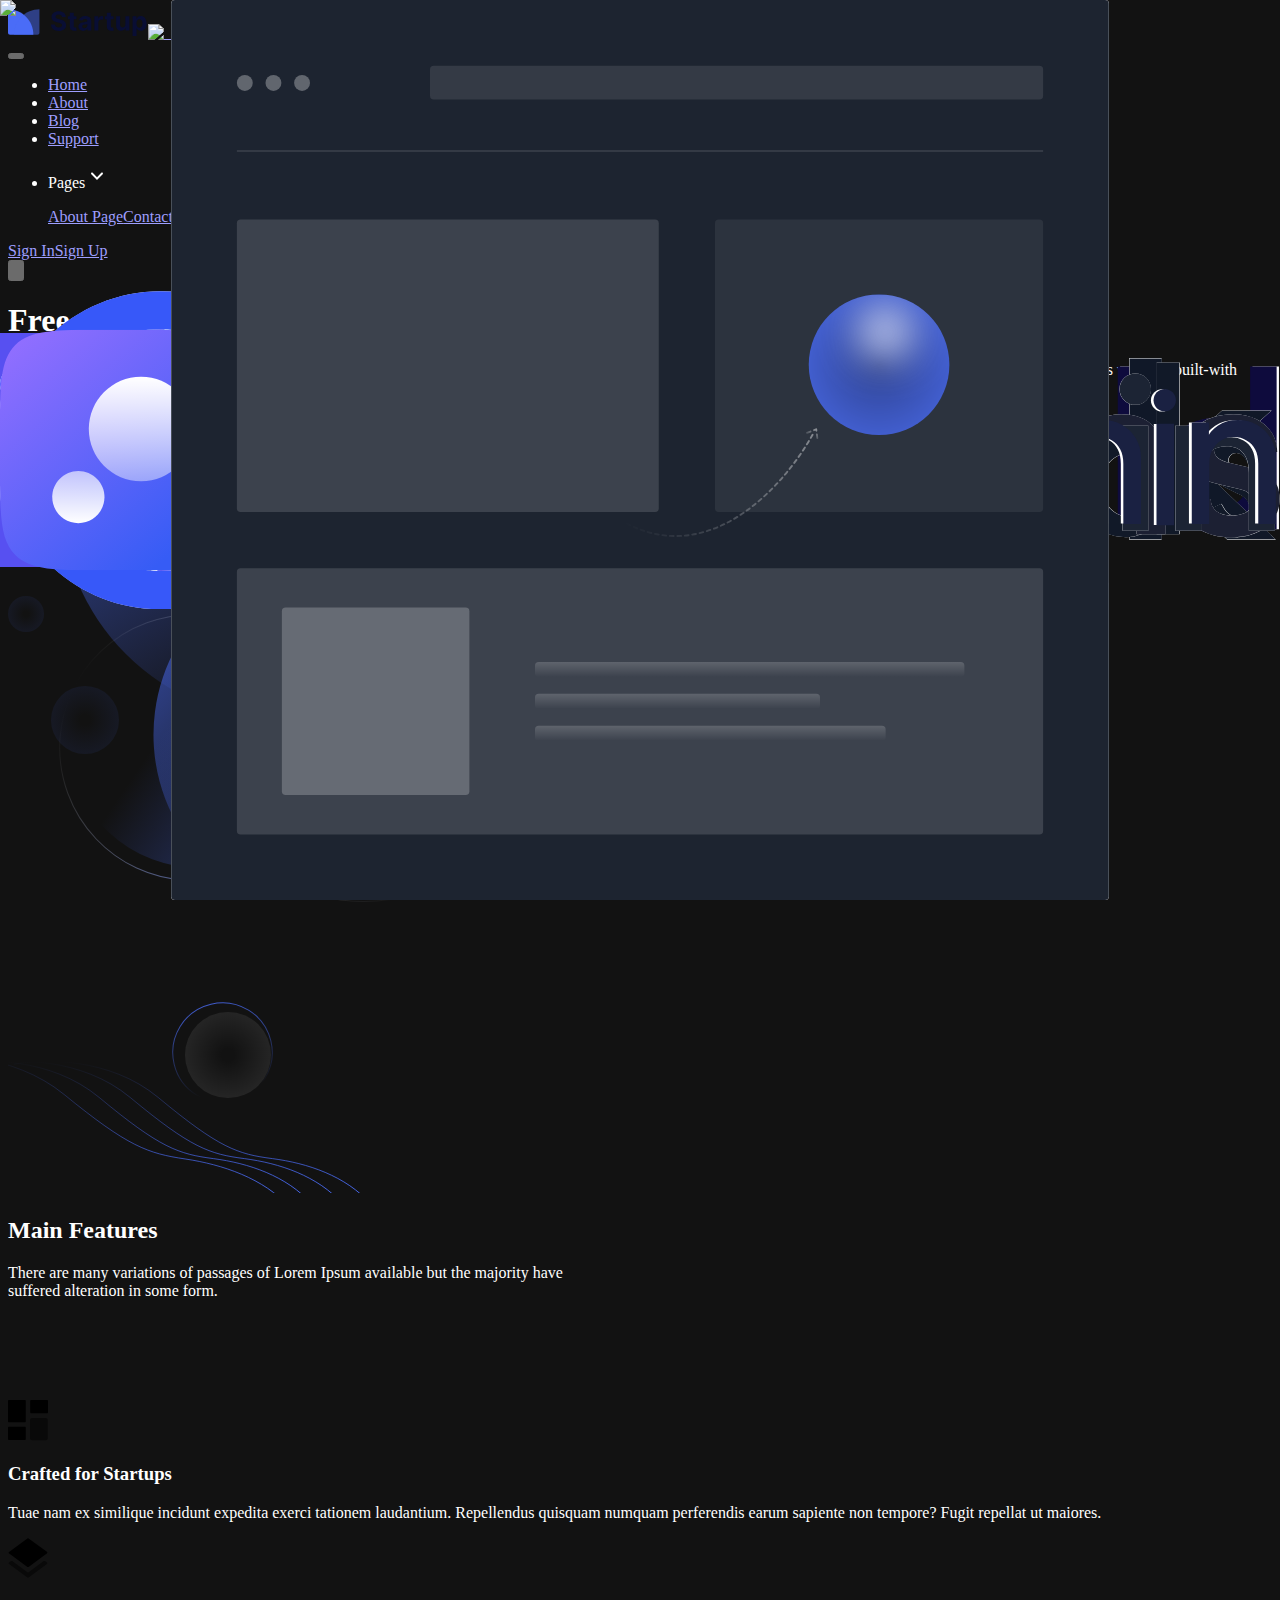
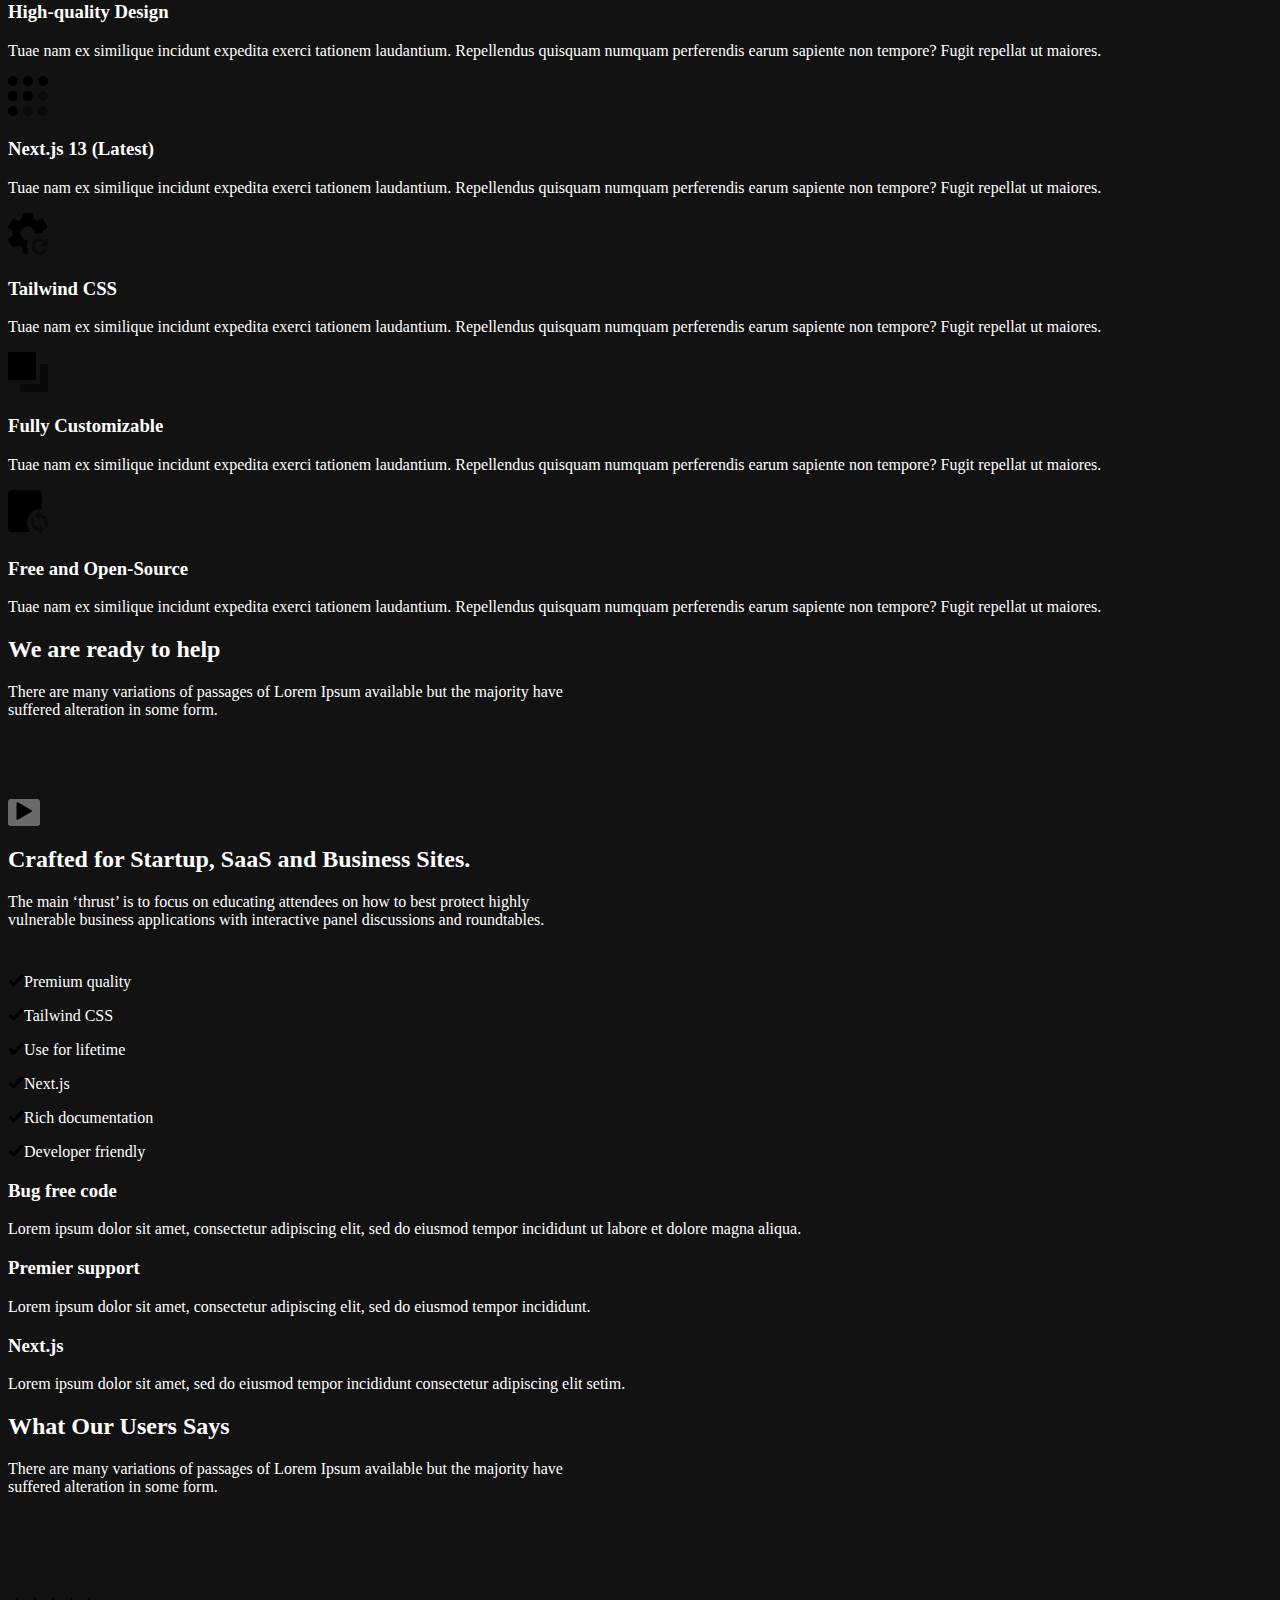
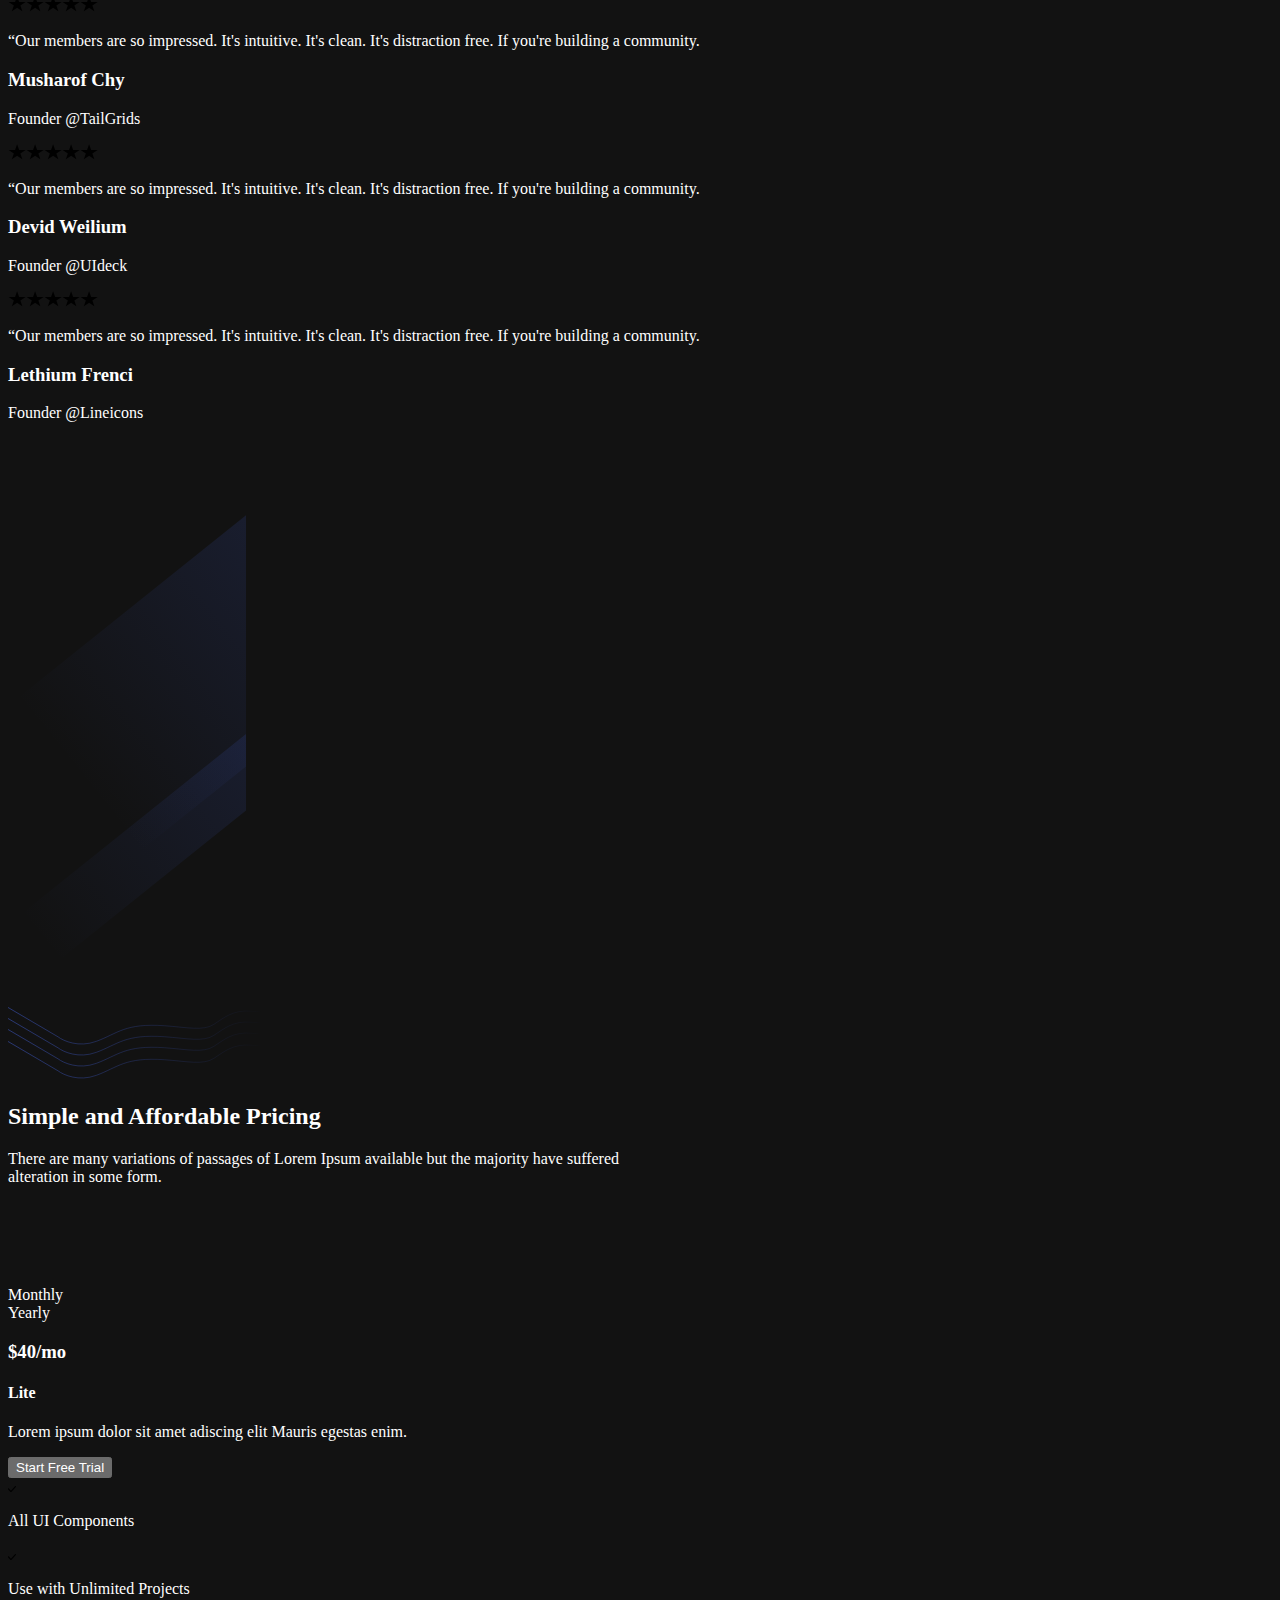
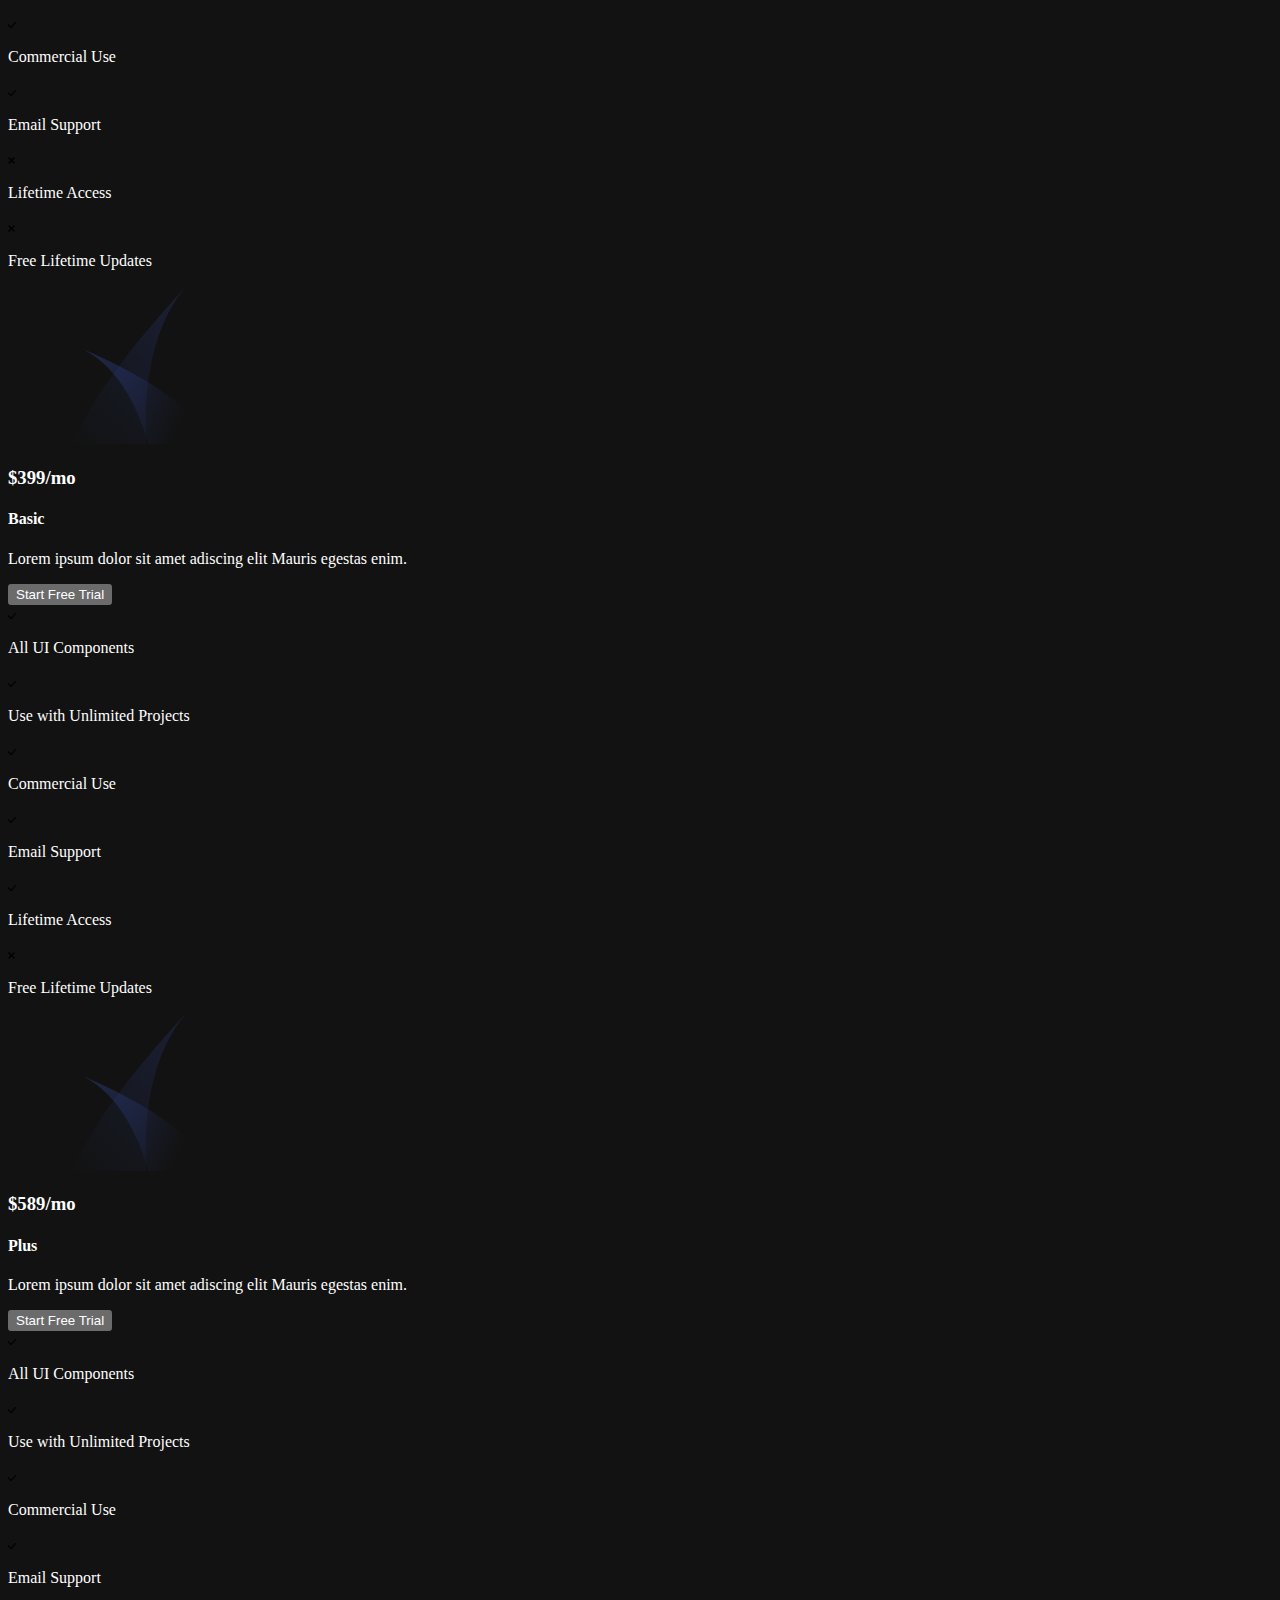
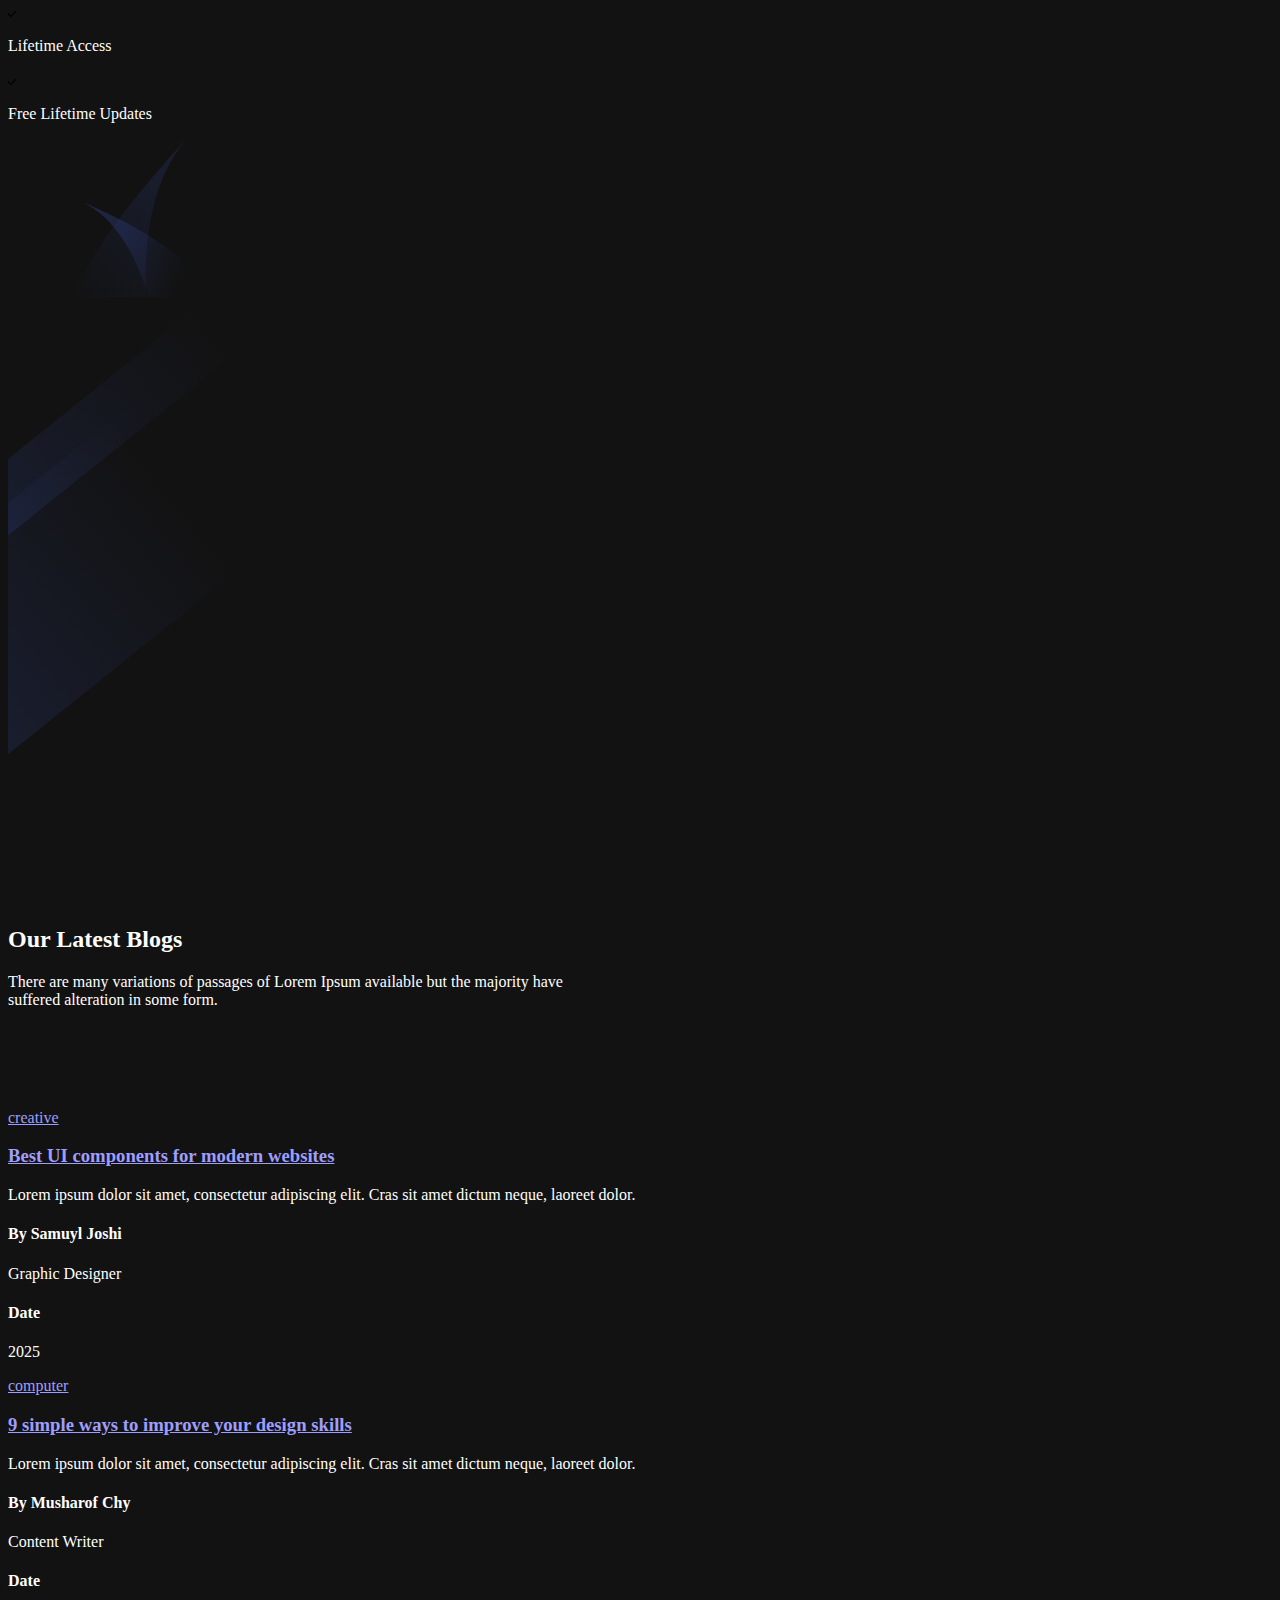
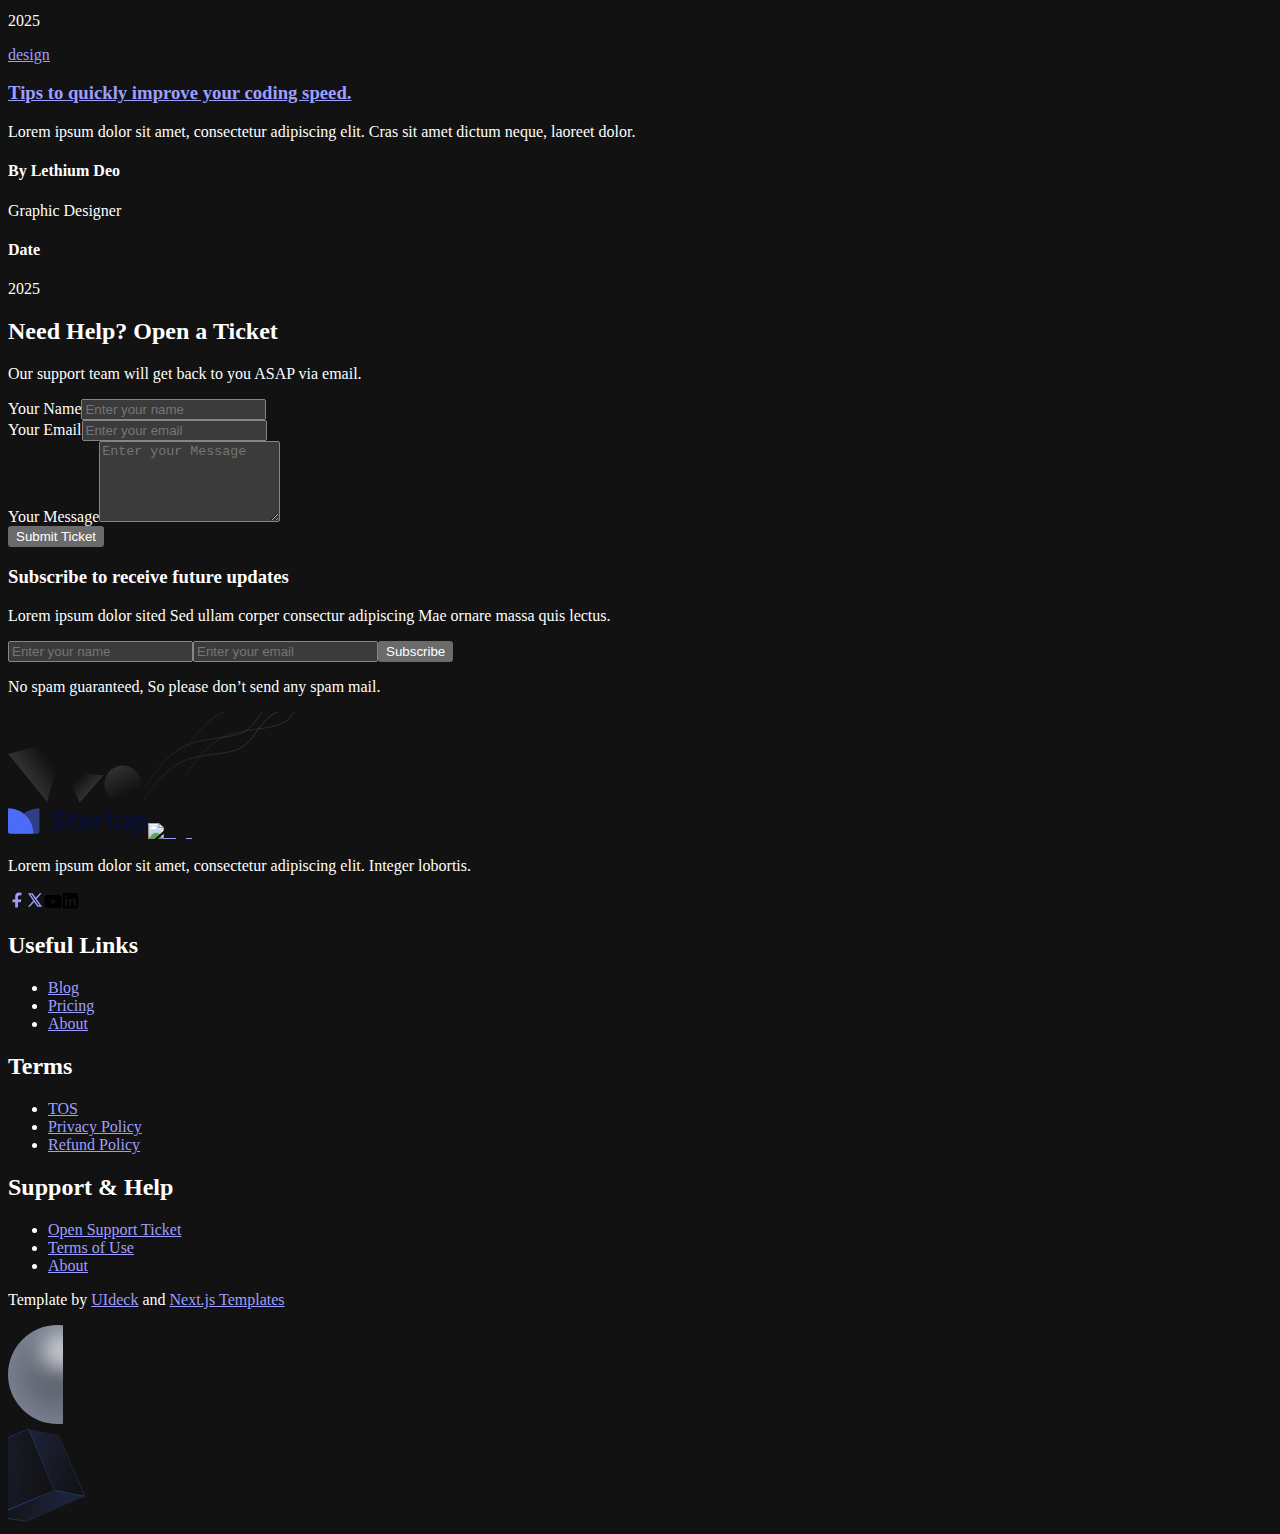
==== commit eacabf7e: "basepath" ====
--- a/index.html
+++ b/index.html
@@ -1 +1 @@
-<!DOCTYPE html><html lang="en"><head><meta charSet="utf-8"/><meta name="viewport" content="width=device-width, initial-scale=1"/><link rel="stylesheet" href="/_next/static/css/e2cec7ffde0702cd.css" crossorigin="" data-precedence="next"/><link rel="preload" as="script" fetchPriority="low" href="/_next/static/chunks/webpack-142112c4917f42da.js" crossorigin=""/><script src="/_next/static/chunks/fd9d1056-c50cb70e7323352b.js" async="" crossorigin=""></script><script src="/_next/static/chunks/69-9a698589624cf6bb.js" async="" crossorigin=""></script><script src="/_next/static/chunks/main-app-1e6415bedcf7ec3f.js" async="" crossorigin=""></script><script src="/_next/static/chunks/250-7c9030cc7ca30e84.js" async=""></script><script src="/_next/static/chunks/749-67deed6e5eec1de4.js" async=""></script><script src="/_next/static/chunks/860-6f2c6eac3bf47ed0.js" async=""></script><script src="/_next/static/chunks/app/page-ba658e1b32cfdeb3.js" async=""></script><script src="/_next/static/chunks/app/layout-03ab49dc630ab6ba.js" async=""></script><title>Free Next.js Template for Startup and SaaS</title><meta name="description" content="This is Home for Startup Nextjs Template"/><script src="/_next/static/chunks/polyfills-c67a75d1b6f99dc8.js" crossorigin="" noModule=""></script></head><body class="bg-[#FCFCFC] dark:bg-black __className_d65c78"><script>!function(){try{var d=document.documentElement,c=d.classList;c.remove('light','dark');var e=localStorage.getItem('theme');if(e){c.add(e|| '')}else{c.add('dark');}if(e==='light'||e==='dark'||!e)d.style.colorScheme=e||'dark'}catch(t){}}();</script><header class="header left-0 top-0 z-40 flex w-full items-center absolute bg-transparent"><div class="container"><div class="relative -mx-4 flex items-center justify-between"><div class="w-60 max-w-full px-4 xl:mr-12"><a class="header-logo block w-full py-8 " href="/"><img alt="logo" loading="lazy" width="140" height="30" decoding="async" data-nimg="1" class="w-full dark:hidden" style="color:transparent" src="/images/logo/logo-2.svg"/><img alt="logo" loading="lazy" width="140" height="30" decoding="async" data-nimg="1" class="hidden w-full dark:block" style="color:transparent" srcSet="/_next/image?url=%2Fimages%2Flogo%2FNexaNeoTech.png&amp;w=256&amp;q=75 1x, /_next/image?url=%2Fimages%2Flogo%2FNexaNeoTech.png&amp;w=384&amp;q=75 2x" src="/_next/image?url=%2Fimages%2Flogo%2FNexaNeoTech.png&amp;w=384&amp;q=75"/></a></div><div class="flex w-full items-center justify-between px-4"><div><button id="navbarToggler" aria-label="Mobile Menu" class="absolute right-4 top-1/2 block translate-y-[-50%] rounded-lg px-3 py-[6px] ring-primary focus:ring-2 lg:hidden"><span class="relative my-1.5 block h-0.5 w-[30px] bg-black transition-all duration-300 dark:bg-white  "></span><span class="relative my-1.5 block h-0.5 w-[30px] bg-black transition-all duration-300 dark:bg-white  "></span><span class="relative my-1.5 block h-0.5 w-[30px] bg-black transition-all duration-300 dark:bg-white  "></span></button><nav id="navbarCollapse" class="navbar absolute right-0 z-30 w-[250px] rounded border-[.5px] border-body-color/50 bg-white px-6 py-4 duration-300 dark:border-body-color/20 dark:bg-dark lg:visible lg:static lg:w-auto lg:border-none lg:!bg-transparent lg:p-0 lg:opacity-100 invisible top-[120%] opacity-0"><ul class="block lg:flex lg:space-x-12"><li class="group relative"><a class="flex py-2 text-base lg:mr-0 lg:inline-flex lg:px-0 lg:py-6 text-primary dark:text-white" href="/">Home</a></li><li class="group relative"><a class="flex py-2 text-base lg:mr-0 lg:inline-flex lg:px-0 lg:py-6 text-dark hover:text-primary dark:text-white/70 dark:hover:text-white" href="/about">About</a></li><li class="group relative"><a class="flex py-2 text-base lg:mr-0 lg:inline-flex lg:px-0 lg:py-6 text-dark hover:text-primary dark:text-white/70 dark:hover:text-white" href="/blog">Blog</a></li><li class="group relative"><a class="flex py-2 text-base lg:mr-0 lg:inline-flex lg:px-0 lg:py-6 text-dark hover:text-primary dark:text-white/70 dark:hover:text-white" href="/contact">Support</a></li><li class="group relative"><p class="flex cursor-pointer items-center justify-between py-2 text-base text-dark group-hover:text-primary dark:text-white/70 dark:group-hover:text-white lg:mr-0 lg:inline-flex lg:px-0 lg:py-6">Pages<span class="pl-3"><svg width="25" height="24" viewBox="0 0 25 24"><path fill-rule="evenodd" clip-rule="evenodd" d="M6.29289 8.8427C6.68342 8.45217 7.31658 8.45217 7.70711 8.8427L12 13.1356L16.2929 8.8427C16.6834 8.45217 17.3166 8.45217 17.7071 8.8427C18.0976 9.23322 18.0976 9.86639 17.7071 10.2569L12 15.964L6.29289 10.2569C5.90237 9.86639 5.90237 9.23322 6.29289 8.8427Z" fill="currentColor"></path></svg></span></p><div class="submenu relative left-0 top-full rounded-sm bg-white transition-[top] duration-300 group-hover:opacity-100 dark:bg-dark lg:invisible lg:absolute lg:top-[110%] lg:block lg:w-[250px] lg:p-4 lg:opacity-0 lg:shadow-lg lg:group-hover:visible lg:group-hover:top-full hidden"><a class="block rounded py-2.5 text-sm text-dark hover:text-primary dark:text-white/70 dark:hover:text-white lg:px-3" href="/about">About Page</a><a class="block rounded py-2.5 text-sm text-dark hover:text-primary dark:text-white/70 dark:hover:text-white lg:px-3" href="/contact">Contact Page</a><a class="block rounded py-2.5 text-sm text-dark hover:text-primary dark:text-white/70 dark:hover:text-white lg:px-3" href="/blog">Blog Grid Page</a><a class="block rounded py-2.5 text-sm text-dark hover:text-primary dark:text-white/70 dark:hover:text-white lg:px-3" href="/blog-sidebar">Blog Sidebar Page</a><a class="block rounded py-2.5 text-sm text-dark hover:text-primary dark:text-white/70 dark:hover:text-white lg:px-3" href="/blog-details">Blog Details Page</a><a class="block rounded py-2.5 text-sm text-dark hover:text-primary dark:text-white/70 dark:hover:text-white lg:px-3" href="/signin">Sign In Page</a><a class="block rounded py-2.5 text-sm text-dark hover:text-primary dark:text-white/70 dark:hover:text-white lg:px-3" href="/signup">Sign Up Page</a><a class="block rounded py-2.5 text-sm text-dark hover:text-primary dark:text-white/70 dark:hover:text-white lg:px-3" href="/error">Error Page</a></div></li></ul></nav></div><div class="flex items-center justify-end pr-16 lg:pr-0"><a class="hidden px-7 py-3 text-base font-medium text-dark hover:opacity-70 dark:text-white md:block" href="/signin">Sign In</a><a class="ease-in-up shadow-btn hover:shadow-btn-hover hidden rounded-sm bg-primary px-8 py-3 text-base font-medium text-white transition duration-300 hover:bg-opacity-90 md:block md:px-9 lg:px-6 xl:px-9" href="/signup">Sign Up</a><div><button aria-label="theme toggler" class="flex items-center justify-center text-black rounded-full cursor-pointer bg-gray-2 dark:bg-dark-bg h-9 w-9 dark:text-white md:h-14 md:w-14"><svg viewBox="0 0 23 23" class="w-5 h-5 stroke-current dark:hidden md:h-6 md:w-6" fill="none"><path d="M9.55078 1.5C5.80078 1.5 1.30078 5.25 1.30078 11.25C1.30078 17.25 5.80078 21.75 11.8008 21.75C17.8008 21.75 21.5508 17.25 21.5508 13.5C13.3008 18.75 4.30078 9.75 9.55078 1.5Z" stroke-width="2" stroke-linecap="round" stroke-linejoin="round"></path></svg><svg viewBox="0 0 25 24" fill="none" xmlns="http://www.w3.org/2000/svg" class="hidden w-5 h-5 dark:block md:h-6 md:w-6"><mask id="path-1-inside-1_977:1934" fill="white"><path d="M12.0508 16.5C10.8573 16.5 9.71271 16.0259 8.8688 15.182C8.02489 14.3381 7.55078 13.1935 7.55078 12C7.55078 10.8065 8.02489 9.66193 8.8688 8.81802C9.71271 7.97411 10.8573 7.5 12.0508 7.5C13.2443 7.5 14.3888 7.97411 15.2328 8.81802C16.0767 9.66193 16.5508 10.8065 16.5508 12C16.5508 13.1935 16.0767 14.3381 15.2328 15.182C14.3888 16.0259 13.2443 16.5 12.0508 16.5ZM12.0508 18C13.6421 18 15.1682 17.3679 16.2934 16.2426C17.4186 15.1174 18.0508 13.5913 18.0508 12C18.0508 10.4087 17.4186 8.88258 16.2934 7.75736C15.1682 6.63214 13.6421 6 12.0508 6C10.4595 6 8.93336 6.63214 7.80814 7.75736C6.68292 8.88258 6.05078 10.4087 6.05078 12C6.05078 13.5913 6.68292 15.1174 7.80814 16.2426C8.93336 17.3679 10.4595 18 12.0508 18ZM12.0508 0C12.2497 0 12.4405 0.0790176 12.5811 0.21967C12.7218 0.360322 12.8008 0.551088 12.8008 0.75V3.75C12.8008 3.94891 12.7218 4.13968 12.5811 4.28033C12.4405 4.42098 12.2497 4.5 12.0508 4.5C11.8519 4.5 11.6611 4.42098 11.5205 4.28033C11.3798 4.13968 11.3008 3.94891 11.3008 3.75V0.75C11.3008 0.551088 11.3798 0.360322 11.5205 0.21967C11.6611 0.0790176 11.8519 0 12.0508 0V0ZM12.0508 19.5C12.2497 19.5 12.4405 19.579 12.5811 19.7197C12.7218 19.8603 12.8008 20.0511 12.8008 20.25V23.25C12.8008 23.4489 12.7218 23.6397 12.5811 23.7803C12.4405 23.921 12.2497 24 12.0508 24C11.8519 24 11.6611 23.921 11.5205 23.7803C11.3798 23.6397 11.3008 23.4489 11.3008 23.25V20.25C11.3008 20.0511 11.3798 19.8603 11.5205 19.7197C11.6611 19.579 11.8519 19.5 12.0508 19.5ZM24.0508 12C24.0508 12.1989 23.9718 12.3897 23.8311 12.5303C23.6905 12.671 23.4997 12.75 23.3008 12.75H20.3008C20.1019 12.75 19.9111 12.671 19.7705 12.5303C19.6298 12.3897 19.5508 12.1989 19.5508 12C19.5508 11.8011 19.6298 11.6103 19.7705 11.4697C19.9111 11.329 20.1019 11.25 20.3008 11.25H23.3008C23.4997 11.25 23.6905 11.329 23.8311 11.4697C23.9718 11.6103 24.0508 11.8011 24.0508 12ZM4.55078 12C4.55078 12.1989 4.47176 12.3897 4.33111 12.5303C4.19046 12.671 3.99969 12.75 3.80078 12.75H0.800781C0.601869 12.75 0.411103 12.671 0.270451 12.5303C0.129799 12.3897 0.0507813 12.1989 0.0507812 12C0.0507813 11.8011 0.129799 11.6103 0.270451 11.4697C0.411103 11.329 0.601869 11.25 0.800781 11.25H3.80078C3.99969 11.25 4.19046 11.329 4.33111 11.4697C4.47176 11.6103 4.55078 11.8011 4.55078 12ZM20.5363 3.5145C20.6769 3.65515 20.7559 3.84588 20.7559 4.04475C20.7559 4.24362 20.6769 4.43435 20.5363 4.575L18.4153 6.6975C18.3455 6.76713 18.2628 6.82235 18.1717 6.86C18.0806 6.89765 17.983 6.91699 17.8845 6.91692C17.6855 6.91678 17.4947 6.83758 17.354 6.69675C17.2844 6.62702 17.2292 6.54425 17.1915 6.45318C17.1539 6.36211 17.1345 6.26452 17.1346 6.16597C17.1348 5.96695 17.214 5.77613 17.3548 5.6355L19.4758 3.5145C19.6164 3.3739 19.8072 3.29491 20.006 3.29491C20.2049 3.29491 20.3956 3.3739 20.5363 3.5145ZM6.74678 17.304C6.88738 17.4446 6.96637 17.6354 6.96637 17.8342C6.96637 18.0331 6.88738 18.2239 6.74678 18.3645L4.62578 20.4855C4.48433 20.6221 4.29488 20.6977 4.09823 20.696C3.90158 20.6943 3.71347 20.6154 3.57442 20.4764C3.43536 20.3373 3.35648 20.1492 3.35478 19.9526C3.35307 19.7559 3.42866 19.5665 3.56528 19.425L5.68628 17.304C5.82693 17.1634 6.01766 17.0844 6.21653 17.0844C6.4154 17.0844 6.60614 17.1634 6.74678 17.304ZM20.5363 20.4855C20.3956 20.6261 20.2049 20.7051 20.006 20.7051C19.8072 20.7051 19.6164 20.6261 19.4758 20.4855L17.3548 18.3645C17.2182 18.223 17.1426 18.0336 17.1443 17.8369C17.146 17.6403 17.2249 17.4522 17.3639 17.3131C17.503 17.1741 17.6911 17.0952 17.8877 17.0935C18.0844 17.0918 18.2738 17.1674 18.4153 17.304L20.5363 19.425C20.6769 19.5656 20.7559 19.7564 20.7559 19.9552C20.7559 20.1541 20.6769 20.3449 20.5363 20.4855ZM6.74678 6.6975C6.60614 6.8381 6.4154 6.91709 6.21653 6.91709C6.01766 6.91709 5.82693 6.8381 5.68628 6.6975L3.56528 4.575C3.49365 4.50582 3.43651 4.42306 3.39721 4.33155C3.3579 4.24005 3.33721 4.14164 3.33634 4.04205C3.33548 3.94247 3.35445 3.84371 3.39216 3.75153C3.42988 3.65936 3.48557 3.57562 3.55598 3.5052C3.6264 3.43478 3.71014 3.37909 3.80232 3.34138C3.89449 3.30367 3.99325 3.2847 4.09283 3.28556C4.19242 3.28643 4.29083 3.30712 4.38233 3.34642C4.47384 3.38573 4.5566 3.44287 4.62578 3.5145L6.74678 5.6355C6.81663 5.70517 6.87204 5.78793 6.90985 5.87905C6.94766 5.97017 6.96712 6.06785 6.96712 6.1665C6.96712 6.26515 6.94766 6.36283 6.90985 6.45395C6.87204 6.54507 6.81663 6.62783 6.74678 6.6975Z"></path></mask><path d="M12.0508 16.5C10.8573 16.5 9.71271 16.0259 8.8688 15.182C8.02489 14.3381 7.55078 13.1935 7.55078 12C7.55078 10.8065 8.02489 9.66193 8.8688 8.81802C9.71271 7.97411 10.8573 7.5 12.0508 7.5C13.2443 7.5 14.3888 7.97411 15.2328 8.81802C16.0767 9.66193 16.5508 10.8065 16.5508 12C16.5508 13.1935 16.0767 14.3381 15.2328 15.182C14.3888 16.0259 13.2443 16.5 12.0508 16.5ZM12.0508 18C13.6421 18 15.1682 17.3679 16.2934 16.2426C17.4186 15.1174 18.0508 13.5913 18.0508 12C18.0508 10.4087 17.4186 8.88258 16.2934 7.75736C15.1682 6.63214 13.6421 6 12.0508 6C10.4595 6 8.93336 6.63214 7.80814 7.75736C6.68292 8.88258 6.05078 10.4087 6.05078 12C6.05078 13.5913 6.68292 15.1174 7.80814 16.2426C8.93336 17.3679 10.4595 18 12.0508 18ZM12.0508 0C12.2497 0 12.4405 0.0790176 12.5811 0.21967C12.7218 0.360322 12.8008 0.551088 12.8008 0.75V3.75C12.8008 3.94891 12.7218 4.13968 12.5811 4.28033C12.4405 4.42098 12.2497 4.5 12.0508 4.5C11.8519 4.5 11.6611 4.42098 11.5205 4.28033C11.3798 4.13968 11.3008 3.94891 11.3008 3.75V0.75C11.3008 0.551088 11.3798 0.360322 11.5205 0.21967C11.6611 0.0790176 11.8519 0 12.0508 0V0ZM12.0508 19.5C12.2497 19.5 12.4405 19.579 12.5811 19.7197C12.7218 19.8603 12.8008 20.0511 12.8008 20.25V23.25C12.8008 23.4489 12.7218 23.6397 12.5811 23.7803C12.4405 23.921 12.2497 24 12.0508 24C11.8519 24 11.6611 23.921 11.5205 23.7803C11.3798 23.6397 11.3008 23.4489 11.3008 23.25V20.25C11.3008 20.0511 11.3798 19.8603 11.5205 19.7197C11.6611 19.579 11.8519 19.5 12.0508 19.5ZM24.0508 12C24.0508 12.1989 23.9718 12.3897 23.8311 12.5303C23.6905 12.671 23.4997 12.75 23.3008 12.75H20.3008C20.1019 12.75 19.9111 12.671 19.7705 12.5303C19.6298 12.3897 19.5508 12.1989 19.5508 12C19.5508 11.8011 19.6298 11.6103 19.7705 11.4697C19.9111 11.329 20.1019 11.25 20.3008 11.25H23.3008C23.4997 11.25 23.6905 11.329 23.8311 11.4697C23.9718 11.6103 24.0508 11.8011 24.0508 12ZM4.55078 12C4.55078 12.1989 4.47176 12.3897 4.33111 12.5303C4.19046 12.671 3.99969 12.75 3.80078 12.75H0.800781C0.601869 12.75 0.411103 12.671 0.270451 12.5303C0.129799 12.3897 0.0507813 12.1989 0.0507812 12C0.0507813 11.8011 0.129799 11.6103 0.270451 11.4697C0.411103 11.329 0.601869 11.25 0.800781 11.25H3.80078C3.99969 11.25 4.19046 11.329 4.33111 11.4697C4.47176 11.6103 4.55078 11.8011 4.55078 12ZM20.5363 3.5145C20.6769 3.65515 20.7559 3.84588 20.7559 4.04475C20.7559 4.24362 20.6769 4.43435 20.5363 4.575L18.4153 6.6975C18.3455 6.76713 18.2628 6.82235 18.1717 6.86C18.0806 6.89765 17.983 6.91699 17.8845 6.91692C17.6855 6.91678 17.4947 6.83758 17.354 6.69675C17.2844 6.62702 17.2292 6.54425 17.1915 6.45318C17.1539 6.36211 17.1345 6.26452 17.1346 6.16597C17.1348 5.96695 17.214 5.77613 17.3548 5.6355L19.4758 3.5145C19.6164 3.3739 19.8072 3.29491 20.006 3.29491C20.2049 3.29491 20.3956 3.3739 20.5363 3.5145ZM6.74678 17.304C6.88738 17.4446 6.96637 17.6354 6.96637 17.8342C6.96637 18.0331 6.88738 18.2239 6.74678 18.3645L4.62578 20.4855C4.48433 20.6221 4.29488 20.6977 4.09823 20.696C3.90158 20.6943 3.71347 20.6154 3.57442 20.4764C3.43536 20.3373 3.35648 20.1492 3.35478 19.9526C3.35307 19.7559 3.42866 19.5665 3.56528 19.425L5.68628 17.304C5.82693 17.1634 6.01766 17.0844 6.21653 17.0844C6.4154 17.0844 6.60614 17.1634 6.74678 17.304ZM20.5363 20.4855C20.3956 20.6261 20.2049 20.7051 20.006 20.7051C19.8072 20.7051 19.6164 20.6261 19.4758 20.4855L17.3548 18.3645C17.2182 18.223 17.1426 18.0336 17.1443 17.8369C17.146 17.6403 17.2249 17.4522 17.3639 17.3131C17.503 17.1741 17.6911 17.0952 17.8877 17.0935C18.0844 17.0918 18.2738 17.1674 18.4153 17.304L20.5363 19.425C20.6769 19.5656 20.7559 19.7564 20.7559 19.9552C20.7559 20.1541 20.6769 20.3449 20.5363 20.4855ZM6.74678 6.6975C6.60614 6.8381 6.4154 6.91709 6.21653 6.91709C6.01766 6.91709 5.82693 6.8381 5.68628 6.6975L3.56528 4.575C3.49365 4.50582 3.43651 4.42306 3.39721 4.33155C3.3579 4.24005 3.33721 4.14164 3.33634 4.04205C3.33548 3.94247 3.35445 3.84371 3.39216 3.75153C3.42988 3.65936 3.48557 3.57562 3.55598 3.5052C3.6264 3.43478 3.71014 3.37909 3.80232 3.34138C3.89449 3.30367 3.99325 3.2847 4.09283 3.28556C4.19242 3.28643 4.29083 3.30712 4.38233 3.34642C4.47384 3.38573 4.5566 3.44287 4.62578 3.5145L6.74678 5.6355C6.81663 5.70517 6.87204 5.78793 6.90985 5.87905C6.94766 5.97017 6.96712 6.06785 6.96712 6.1665C6.96712 6.26515 6.94766 6.36283 6.90985 6.45395C6.87204 6.54507 6.81663 6.62783 6.74678 6.6975Z" fill="black" stroke="white" stroke-width="2" mask="url(#path-1-inside-1_977:1934)"></path></svg></button></div></div></div></div></div></header><section id="home" class="relative z-10 overflow-hidden bg-white pb-16 pt-[120px] dark:bg-gray-dark md:pb-[120px] md:pt-[150px] xl:pb-[160px] xl:pt-[180px] 2xl:pb-[200px] 2xl:pt-[210px]"><div class="container"><div class="-mx-4 flex flex-wrap"><div class="w-full px-4"><div class="mx-auto max-w-[800px] text-center"><h1 class="mb-5 text-3xl font-bold leading-tight text-black dark:text-white sm:text-4xl sm:leading-tight md:text-5xl md:leading-tight">Free and Open-Source Next.js Template for Startup &amp; SaaS</h1><p class="mb-12 text-base !leading-relaxed text-body-color dark:text-body-color-dark sm:text-lg md:text-xl">Startup is free Next.js template for startups and SaaS business websites comes with all the essential pages, components, and sections you need to launch a complete business website, built-with Next 13.x and Tailwind CSS.</p><div class="flex flex-col items-center justify-center space-y-4 sm:flex-row sm:space-x-4 sm:space-y-0"><a class="rounded-sm bg-primary px-8 py-4 text-base font-semibold text-white duration-300 ease-in-out hover:bg-primary/80" href="https://nextjstemplates.com/templates/saas-starter-startup">🔥 Get Pro</a><a class="inline-block rounded-sm bg-black px-8 py-4 text-base font-semibold text-white duration-300 ease-in-out hover:bg-black/90 dark:bg-white/10 dark:text-white dark:hover:bg-white/5" href="https://github.com/NextJSTemplates/startup-nextjs">Star on GitHub</a></div></div></div></div></div><div class="absolute right-0 top-0 z-[-1] opacity-30 lg:opacity-100"><svg width="450" height="556" viewBox="0 0 450 556" fill="none" xmlns="http://www.w3.org/2000/svg"><circle cx="277" cy="63" r="225" fill="url(#paint0_linear_25:217)"></circle><circle cx="17.9997" cy="182" r="18" fill="url(#paint1_radial_25:217)"></circle><circle cx="76.9997" cy="288" r="34" fill="url(#paint2_radial_25:217)"></circle><circle cx="325.486" cy="302.87" r="180" transform="rotate(-37.6852 325.486 302.87)" fill="url(#paint3_linear_25:217)"></circle><circle opacity="0.8" cx="184.521" cy="315.521" r="132.862" transform="rotate(114.874 184.521 315.521)" stroke="url(#paint4_linear_25:217)"></circle><circle opacity="0.8" cx="356" cy="290" r="179.5" transform="rotate(-30 356 290)" stroke="url(#paint5_linear_25:217)"></circle><circle opacity="0.8" cx="191.659" cy="302.659" r="133.362" transform="rotate(133.319 191.659 302.659)" fill="url(#paint6_linear_25:217)"></circle><defs><linearGradient id="paint0_linear_25:217" x1="-54.5003" y1="-178" x2="222" y2="288" gradientUnits="userSpaceOnUse"><stop stop-color="#4A6CF7"></stop><stop offset="1" stop-color="#4A6CF7" stop-opacity="0"></stop></linearGradient><radialGradient id="paint1_radial_25:217" cx="0" cy="0" r="1" gradientUnits="userSpaceOnUse" gradientTransform="translate(17.9997 182) rotate(90) scale(18)"><stop offset="0.145833" stop-color="#4A6CF7" stop-opacity="0"></stop><stop offset="1" stop-color="#4A6CF7" stop-opacity="0.08"></stop></radialGradient><radialGradient id="paint2_radial_25:217" cx="0" cy="0" r="1" gradientUnits="userSpaceOnUse" gradientTransform="translate(76.9997 288) rotate(90) scale(34)"><stop offset="0.145833" stop-color="#4A6CF7" stop-opacity="0"></stop><stop offset="1" stop-color="#4A6CF7" stop-opacity="0.08"></stop></radialGradient><linearGradient id="paint3_linear_25:217" x1="226.775" y1="-66.1548" x2="292.157" y2="351.421" gradientUnits="userSpaceOnUse"><stop stop-color="#4A6CF7"></stop><stop offset="1" stop-color="#4A6CF7" stop-opacity="0"></stop></linearGradient><linearGradient id="paint4_linear_25:217" x1="184.521" y1="182.159" x2="184.521" y2="448.882" gradientUnits="userSpaceOnUse"><stop stop-color="#4A6CF7"></stop><stop offset="1" stop-color="white" stop-opacity="0"></stop></linearGradient><linearGradient id="paint5_linear_25:217" x1="356" y1="110" x2="356" y2="470" gradientUnits="userSpaceOnUse"><stop stop-color="#4A6CF7"></stop><stop offset="1" stop-color="white" stop-opacity="0"></stop></linearGradient><linearGradient id="paint6_linear_25:217" x1="118.524" y1="29.2497" x2="166.965" y2="338.63" gradientUnits="userSpaceOnUse"><stop stop-color="#4A6CF7"></stop><stop offset="1" stop-color="#4A6CF7" stop-opacity="0"></stop></linearGradient></defs></svg></div><div class="absolute bottom-0 left-0 z-[-1] opacity-30 lg:opacity-100"><svg width="364" height="201" viewBox="0 0 364 201" fill="none" xmlns="http://www.w3.org/2000/svg"><path d="M5.88928 72.3303C33.6599 66.4798 101.397 64.9086 150.178 105.427C211.155 156.076 229.59 162.093 264.333 166.607C299.076 171.12 337.718 183.657 362.889 212.24" stroke="url(#paint0_linear_25:218)"></path><path d="M-22.1107 72.3303C5.65989 66.4798 73.3965 64.9086 122.178 105.427C183.155 156.076 201.59 162.093 236.333 166.607C271.076 171.12 309.718 183.657 334.889 212.24" stroke="url(#paint1_linear_25:218)"></path><path d="M-53.1107 72.3303C-25.3401 66.4798 42.3965 64.9086 91.1783 105.427C152.155 156.076 170.59 162.093 205.333 166.607C240.076 171.12 278.718 183.657 303.889 212.24" stroke="url(#paint2_linear_25:218)"></path><path d="M-98.1618 65.0889C-68.1416 60.0601 4.73364 60.4882 56.0734 102.431C120.248 154.86 139.905 161.419 177.137 166.956C214.37 172.493 255.575 186.165 281.856 215.481" stroke="url(#paint3_linear_25:218)"></path><circle opacity="0.8" cx="214.505" cy="60.5054" r="49.7205" transform="rotate(-13.421 214.505 60.5054)" stroke="url(#paint4_linear_25:218)"></circle><circle cx="220" cy="63" r="43" fill="url(#paint5_radial_25:218)"></circle><defs><linearGradient id="paint0_linear_25:218" x1="184.389" y1="69.2405" x2="184.389" y2="212.24" gradientUnits="userSpaceOnUse"><stop stop-color="#4A6CF7" stop-opacity="0"></stop><stop offset="1" stop-color="#4A6CF7"></stop></linearGradient><linearGradient id="paint1_linear_25:218" x1="156.389" y1="69.2405" x2="156.389" y2="212.24" gradientUnits="userSpaceOnUse"><stop stop-color="#4A6CF7" stop-opacity="0"></stop><stop offset="1" stop-color="#4A6CF7"></stop></linearGradient><linearGradient id="paint2_linear_25:218" x1="125.389" y1="69.2405" x2="125.389" y2="212.24" gradientUnits="userSpaceOnUse"><stop stop-color="#4A6CF7" stop-opacity="0"></stop><stop offset="1" stop-color="#4A6CF7"></stop></linearGradient><linearGradient id="paint3_linear_25:218" x1="93.8507" y1="67.2674" x2="89.9278" y2="210.214" gradientUnits="userSpaceOnUse"><stop stop-color="#4A6CF7" stop-opacity="0"></stop><stop offset="1" stop-color="#4A6CF7"></stop></linearGradient><linearGradient id="paint4_linear_25:218" x1="214.505" y1="10.2849" x2="212.684" y2="99.5816" gradientUnits="userSpaceOnUse"><stop stop-color="#4A6CF7"></stop><stop offset="1" stop-color="#4A6CF7" stop-opacity="0"></stop></linearGradient><radialGradient id="paint5_radial_25:218" cx="0" cy="0" r="1" gradientUnits="userSpaceOnUse" gradientTransform="translate(220 63) rotate(90) scale(43)"><stop offset="0.145833" stop-color="white" stop-opacity="0"></stop><stop offset="1" stop-color="white" stop-opacity="0.08"></stop></radialGradient></defs></svg></div></section><section id="features" class="py-16 md:py-20 lg:py-28"><div class="container"><div class="w-full mx-auto text-center" style="max-width:570px;margin-bottom:100px"><h2 class="mb-4 text-3xl font-bold !leading-tight text-black dark:text-white sm:text-4xl md:text-[45px]">Main Features</h2><p class="text-base !leading-relaxed text-body-color md:text-lg">There are many variations of passages of Lorem Ipsum available but the majority have suffered alteration in some form.</p></div><div class="grid grid-cols-1 gap-x-8 gap-y-14 md:grid-cols-2 lg:grid-cols-3"><div class="w-full"><div class="wow fadeInUp" data-wow-delay=".15s"><div class="mb-10 flex h-[70px] w-[70px] items-center justify-center rounded-md bg-primary bg-opacity-10 text-primary"><svg width="40" height="41" viewBox="0 0 40 41" class="fill-current"><path opacity="0.5" d="M37.7778 40.2223H24C22.8954 40.2223 22 39.3268 22 38.2223V20.0001C22 18.8955 22.8954 18.0001 24 18.0001H37.7778C38.8823 18.0001 39.7778 18.8955 39.7778 20.0001V38.2223C39.7778 39.3268 38.8823 40.2223 37.7778 40.2223Z"></path><path d="M23.2222 0C22.6699 0 22.2222 0.447715 22.2222 1V12.3333C22.2222 12.8856 22.6699 13.3333 23.2222 13.3333H39C39.5523 13.3333 40 12.8856 40 12.3333V0.999999C40 0.447714 39.5523 0 39 0H23.2222ZM0 39C0 39.5523 0.447715 40 1 40H16.7778C17.3301 40 17.7778 39.5523 17.7778 39V27.6667C17.7778 27.1144 17.3301 26.6667 16.7778 26.6667H1C0.447716 26.6667 0 27.1144 0 27.6667V39ZM0 21.2222C0 21.7745 0.447715 22.2222 1 22.2222H16.7778C17.3301 22.2222 17.7778 21.7745 17.7778 21.2222V0.999999C17.7778 0.447714 17.3301 0 16.7778 0H1C0.447716 0 0 0.447715 0 1V21.2222Z"></path></svg></div><h3 class="mb-5 text-xl font-bold text-black dark:text-white sm:text-2xl lg:text-xl xl:text-2xl">Crafted for Startups</h3><p class="pr-[10px] text-base font-medium leading-relaxed text-body-color">Tuae nam ex similique incidunt expedita exerci tationem laudantium. Repellendus quisquam numquam perferendis earum sapiente non tempore? Fugit repellat ut maiores.</p></div></div><div class="w-full"><div class="wow fadeInUp" data-wow-delay=".15s"><div class="mb-10 flex h-[70px] w-[70px] items-center justify-center rounded-md bg-primary bg-opacity-10 text-primary"><svg width="40" height="40" viewBox="0 0 40 40" class="fill-current"><path opacity="0.5" d="M20.5914 34.2584C20.2394 34.5172 19.7603 34.5175 19.408 34.2593L4.19163 23.1079C3.8395 22.8498 3.36065 22.85 3.00873 23.1084L1.09802 24.5111C0.553731 24.9107 0.553731 25.7237 1.09802 26.1233L19.4082 39.5655C19.7604 39.824 20.2396 39.824 20.5918 39.5655L38.9029 26.1226C39.4469 25.7232 39.4473 24.9107 38.9036 24.5109L36.9701 23.0889C36.6177 22.8298 36.1378 22.8297 35.7854 23.0888L20.5914 34.2584Z"></path><path d="M19.408 28.931C19.7603 29.1896 20.2396 29.1894 20.5918 28.9306L36.3556 17.3466L38.8979 15.4883C39.4437 15.0894 39.4446 14.275 38.8996 13.8749L20.5918 0.43445C20.2396 0.175911 19.7604 0.175913 19.4082 0.434452L1.09706 13.8774C0.553051 14.2767 0.552712 15.0892 1.09638 15.4891L3.62222 17.3466L19.408 28.931Z"></path></svg></div><h3 class="mb-5 text-xl font-bold text-black dark:text-white sm:text-2xl lg:text-xl xl:text-2xl">High-quality Design</h3><p class="pr-[10px] text-base font-medium leading-relaxed text-body-color">Tuae nam ex similique incidunt expedita exerci tationem laudantium. Repellendus quisquam numquam perferendis earum sapiente non tempore? Fugit repellat ut maiores.</p></div></div><div class="w-full"><div class="wow fadeInUp" data-wow-delay=".15s"><div class="mb-10 flex h-[70px] w-[70px] items-center justify-center rounded-md bg-primary bg-opacity-10 text-primary"><svg width="40" height="40" viewBox="0 0 40 40" class="fill-current"><path opacity="0.5" d="M20 30C22.75 30 25 32.25 25 35C25 37.75 22.75 40 20 40C17.25 40 15 37.75 15 35C15 32.25 17.25 30 20 30ZM35 30C37.75 30 40 32.25 40 35C40 37.75 37.75 40 35 40C32.25 40 30 37.75 30 35C30 32.25 32.25 30 35 30ZM35 15C37.75 15 40 17.25 40 20C40 22.75 37.75 25 35 25C32.25 25 30 22.75 30 20C30 17.25 32.25 15 35 15Z"></path><path d="M20 15C22.75 15 25 17.25 25 20C25 22.75 22.75 25 20 25C17.25 25 15 22.75 15 20C15 17.25 17.25 15 20 15ZM20 0C22.75 0 25 2.25 25 5C25 7.75 22.75 10 20 10C17.25 10 15 7.75 15 5C15 2.25 17.25 0 20 0ZM5 30C7.75 30 10 32.25 10 35C10 37.75 7.75 40 5 40C2.25 40 0 37.75 0 35C0 32.25 2.25 30 5 30ZM5 15C7.75 15 10 17.25 10 20C10 22.75 7.75 25 5 25C2.25 25 0 22.75 0 20C0 17.25 2.25 15 5 15ZM5 0C7.75 0 10 2.25 10 5C10 7.75 7.75 10 5 10C2.25 10 0 7.75 0 5C0 2.25 2.25 0 5 0ZM35 0C37.75 0 40 2.25 40 5C40 7.75 37.75 10 35 10C32.25 10 30 7.75 30 5C30 2.25 32.25 0 35 0Z"></path></svg></div><h3 class="mb-5 text-xl font-bold text-black dark:text-white sm:text-2xl lg:text-xl xl:text-2xl">Next.js 13 (Latest)</h3><p class="pr-[10px] text-base font-medium leading-relaxed text-body-color">Tuae nam ex similique incidunt expedita exerci tationem laudantium. Repellendus quisquam numquam perferendis earum sapiente non tempore? Fugit repellat ut maiores.</p></div></div><div class="w-full"><div class="wow fadeInUp" data-wow-delay=".15s"><div class="mb-10 flex h-[70px] w-[70px] items-center justify-center rounded-md bg-primary bg-opacity-10 text-primary"><svg width="40" height="42" viewBox="0 0 40 42" class="fill-current"><path opacity="0.5" d="M31.8943 25.3303C34.1233 25.3303 36.1497 26.1409 37.5682 27.762L39.1464 26.1839C39.4614 25.8689 39.9999 26.092 39.9999 26.5374V32.936C39.9999 33.2121 39.7761 33.436 39.4999 33.436H33.1014C32.6559 33.436 32.4328 32.8974 32.7478 32.5825L35.5418 29.7885C34.5286 28.9779 33.3128 28.37 31.8943 28.37C29.0573 28.37 26.8282 30.599 26.8282 33.436C26.8282 36.273 29.0573 38.5021 31.8943 38.5021C33.3549 38.5021 34.6511 37.844 35.6345 36.8244C35.8406 36.6107 36.1187 36.4756 36.4155 36.4756H38.6535C39.0072 36.4756 39.2477 36.833 39.0881 37.1487C37.7427 39.8107 35.0781 41.5417 31.8943 41.5417C27.4361 41.5417 23.7886 37.8941 23.7886 33.436C23.7886 28.9779 27.4361 25.3303 31.8943 25.3303Z"></path><path d="M18.7226 33.436C18.7226 31.3572 19.2513 29.4548 19.9799 27.7285C20.0541 27.5529 19.9264 27.3567 19.7358 27.3567C15.8856 27.3567 12.6433 24.1144 12.6433 20.2642C12.6433 16.414 15.8856 13.1717 19.7358 13.1717C23.586 13.1717 26.8283 16.414 26.8283 20.2642C26.8283 20.5105 27.3897 21.0054 27.6246 20.9313C28.9274 20.5206 30.2827 20.2642 31.8943 20.2642C32.775 20.2642 33.6557 20.4173 34.5364 20.5905C34.7422 20.6309 34.9339 20.4739 34.9339 20.2642C34.9339 19.8699 34.9339 19.3904 34.8787 18.9362C34.827 18.5117 34.9599 18.0636 35.3001 17.8045L38.9868 14.9955C39.3921 14.5902 39.3921 14.1849 39.1894 13.7797L35.1857 6.77316C35.153 6.71599 35.1272 6.65499 35.1021 6.59411C34.9143 6.13895 34.5848 6.08618 34.1135 6.08007C33.9863 6.07841 33.86 6.10354 33.7419 6.15079L29.3957 7.88927C29.0613 8.02302 28.6829 7.96367 28.3887 7.75599C27.6155 7.21023 26.7521 6.75466 25.8752 6.31262C25.5838 6.16573 25.3813 5.88702 25.3335 5.56423L24.6729 1.10574C24.6265 0.792572 24.6613 0.389935 24.3993 0.212245C24.2235 0.0930361 23.9828 0 23.7886 0H15.6829C15.3021 0 14.7424 0.35783 14.6762 0.73726C14.6678 0.785579 14.6661 0.834927 14.6589 0.883445L13.9492 5.67408C13.894 6.04692 13.6313 6.35205 13.2873 6.50604C12.4439 6.88359 11.673 7.42345 10.8193 7.89265C10.5647 8.03264 10.26 8.04143 9.99178 7.92966L5.73545 6.15619C5.61358 6.10541 5.48273 6.07832 5.35072 6.08016C4.8506 6.08715 4.49147 6.1485 4.13234 6.68719L0.0794975 13.7797C-0.123145 14.1849 0.0794976 14.5902 0.484782 14.9955L4.34631 17.9376C4.59456 18.1268 4.74261 18.4216 4.7079 18.7317C4.65068 19.243 4.53762 19.8101 4.53762 20.2642C4.53762 20.6648 4.53762 21.1534 4.59561 21.614C4.64767 22.0276 4.52563 22.4644 4.20164 22.7267L0.484782 25.7355C0.0794976 26.1408 0.0794978 26.5461 0.28214 26.9514L4.33498 34.0439C4.5154 34.4047 4.85644 34.4443 5.35811 34.4486C5.48532 34.4497 5.61152 34.4249 5.72964 34.3776L10.0758 32.6392C10.4102 32.5054 10.7887 32.5648 11.0829 32.7724C11.8561 33.3182 12.7195 33.7738 13.5964 34.2158C13.8878 34.3627 14.0903 34.6414 14.1381 34.9642L14.8616 39.8476C14.8688 39.8961 14.871 39.9453 14.8768 39.994C14.9222 40.3734 15.3145 40.7311 15.8856 40.7311H19.13C19.9191 40.7311 20.4065 39.8523 20.0627 39.1421C19.1998 37.3593 18.7226 35.4573 18.7226 33.436Z"></path></svg></div><h3 class="mb-5 text-xl font-bold text-black dark:text-white sm:text-2xl lg:text-xl xl:text-2xl">Tailwind CSS</h3><p class="pr-[10px] text-base font-medium leading-relaxed text-body-color">Tuae nam ex similique incidunt expedita exerci tationem laudantium. Repellendus quisquam numquam perferendis earum sapiente non tempore? Fugit repellat ut maiores.</p></div></div><div class="w-full"><div class="wow fadeInUp" data-wow-delay=".15s"><div class="mb-10 flex h-[70px] w-[70px] items-center justify-center rounded-md bg-primary bg-opacity-10 text-primary"><svg width="40" height="40" viewBox="0 0 40 40" class="fill-current"><path opacity="0.5" d="M39 12C39.5523 12 40 12.4477 40 13V39C40 39.5523 39.5523 40 39 40H13C12.4477 40 12 39.5523 12 39V33C12 32.4477 12.4477 32 13 32H31C31.5523 32 32 31.5523 32 31V13C32 12.4477 32.4477 12 33 12H39Z"></path><rect width="28" height="28" rx="1"></rect></svg></div><h3 class="mb-5 text-xl font-bold text-black dark:text-white sm:text-2xl lg:text-xl xl:text-2xl">Fully Customizable</h3><p class="pr-[10px] text-base font-medium leading-relaxed text-body-color">Tuae nam ex similique incidunt expedita exerci tationem laudantium. Repellendus quisquam numquam perferendis earum sapiente non tempore? Fugit repellat ut maiores.</p></div></div><div class="w-full"><div class="wow fadeInUp" data-wow-delay=".15s"><div class="mb-10 flex h-[70px] w-[70px] items-center justify-center rounded-md bg-primary bg-opacity-10 text-primary"><svg width="40" height="45" viewBox="0 0 40 45" class="fill-current"><path opacity="0.5" d="M31.579 37.8948C28.6737 37.8948 26.3158 35.5369 26.3158 32.6317C26.3158 31.9159 26.4527 31.2306 26.7135 30.6015C26.7959 30.4027 26.7605 30.1711 26.6083 30.019L24.9997 28.4103C24.7766 28.1872 24.4043 28.2238 24.2487 28.4983C23.5588 29.7145 23.1579 31.125 23.1579 32.6317C23.1579 37.2843 26.9263 41.0527 31.579 41.0527V43.0035C31.579 43.449 32.1175 43.6721 32.4325 43.3571L35.9622 39.8273C36.1575 39.6321 36.1575 39.3155 35.9622 39.1202L32.4325 35.5905C32.1175 35.2755 31.579 35.4986 31.579 35.9441V37.8948ZM31.579 24.2106V22.2598C31.579 21.8144 31.0404 21.5913 30.7254 21.9063L27.1957 25.436C27.0004 25.6313 27.0004 25.9479 27.1957 26.1431L30.7254 29.6729C31.0404 29.9879 31.579 29.7648 31.579 29.3193V27.3685C34.4842 27.3685 36.8421 29.7264 36.8421 32.6317C36.8421 33.3474 36.7052 34.0328 36.4444 34.6618C36.362 34.8606 36.3974 35.0922 36.5496 35.2444L38.1582 36.853C38.3813 37.0762 38.7536 37.0396 38.9092 36.7651C39.5991 35.5488 40 34.1384 40 32.6317C40 27.9791 36.2316 24.2106 31.579 24.2106Z"></path><path d="M18.9474 32.6316C18.9474 35.4705 19.8099 38.0969 21.2941 40.2796C21.7904 41.0094 21.3054 42.1053 20.4229 42.1053H4.21053C1.87368 42.1053 0 40.2316 0 37.8947V4.21053C0 1.89474 1.87368 0 4.21053 0H6.31579H16.8421H29.4737C31.7895 0 33.6842 1.87368 33.6842 4.21053V17.9544C33.6842 18.5032 33.1804 18.9474 32.6316 18.9474C25.0737 18.9474 18.9474 25.0737 18.9474 32.6316Z"></path></svg></div><h3 class="mb-5 text-xl font-bold text-black dark:text-white sm:text-2xl lg:text-xl xl:text-2xl">Free and Open-Source</h3><p class="pr-[10px] text-base font-medium leading-relaxed text-body-color">Tuae nam ex similique incidunt expedita exerci tationem laudantium. Repellendus quisquam numquam perferendis earum sapiente non tempore? Fugit repellat ut maiores.</p></div></div></div></div></section><section class="relative z-10 py-16 md:py-20 lg:py-28"><div class="container"><div class="w-full mx-auto text-center" style="max-width:570px;margin-bottom:80px"><h2 class="mb-4 text-3xl font-bold !leading-tight text-black dark:text-white sm:text-4xl md:text-[45px]">We are ready to help</h2><p class="text-base !leading-relaxed text-body-color md:text-lg">There are many variations of passages of Lorem Ipsum available but the majority have suffered alteration in some form.</p></div><div class="-mx-4 flex flex-wrap"><div class="w-full px-4"><div class="mx-auto max-w-[770px] overflow-hidden rounded-md" data-wow-delay=".15s"><div class="relative aspect-[77/40] items-center justify-center"><img alt="video image" loading="lazy" decoding="async" data-nimg="fill" style="position:absolute;height:100%;width:100%;left:0;top:0;right:0;bottom:0;color:transparent" sizes="100vw" srcSet="/_next/image?url=%2Fimages%2Fvideo%2Fvideo.jpg&amp;w=640&amp;q=75 640w, /_next/image?url=%2Fimages%2Fvideo%2Fvideo.jpg&amp;w=750&amp;q=75 750w, /_next/image?url=%2Fimages%2Fvideo%2Fvideo.jpg&amp;w=828&amp;q=75 828w, /_next/image?url=%2Fimages%2Fvideo%2Fvideo.jpg&amp;w=1080&amp;q=75 1080w, /_next/image?url=%2Fimages%2Fvideo%2Fvideo.jpg&amp;w=1200&amp;q=75 1200w, /_next/image?url=%2Fimages%2Fvideo%2Fvideo.jpg&amp;w=1920&amp;q=75 1920w, /_next/image?url=%2Fimages%2Fvideo%2Fvideo.jpg&amp;w=2048&amp;q=75 2048w, /_next/image?url=%2Fimages%2Fvideo%2Fvideo.jpg&amp;w=3840&amp;q=75 3840w" src="/_next/image?url=%2Fimages%2Fvideo%2Fvideo.jpg&amp;w=3840&amp;q=75"/><div class="absolute right-0 top-0 flex h-full w-full items-center justify-center"><button aria-label="video play button" class="flex h-[70px] w-[70px] items-center justify-center rounded-full bg-white bg-opacity-75 text-primary transition hover:bg-opacity-100"><svg width="16" height="18" viewBox="0 0 16 18" class="fill-current"><path d="M15.5 8.13397C16.1667 8.51888 16.1667 9.48112 15.5 9.86602L2 17.6603C1.33333 18.0452 0.499999 17.564 0.499999 16.7942L0.5 1.20577C0.5 0.43597 1.33333 -0.0451549 2 0.339745L15.5 8.13397Z"></path></svg></button></div></div></div></div></div></div><div class="absolute bottom-0 left-0 right-0 z-[-1] h-full w-full bg-[url(/images/video/shape.svg)] bg-cover bg-center bg-no-repeat"></div></section><section class="pt-16"><div class="container"><div class="-mx-4 flex flex-wrap"><div class="w-full px-4"><div class="flex flex-wrap items-center justify-center rounded-sm bg-gray-light px-8 py-8 dark:bg-gray-dark sm:px-10 md:px-[50px] md:py-[40px] xl:p-[50px] 2xl:px-[70px] 2xl:py-[60px]"><div class="flex w-1/2 items-center justify-center px-3 py-[15px] sm:w-1/2 md:w-1/3 lg:w-1/4 xl:w-1/6"><a href="https://formbold.com" target="_blank" rel="nofollow noreferrer" class="relative h-10 w-full opacity-70 transition hover:opacity-100 dark:opacity-60 dark:hover:opacity-100"><img alt="Formbold" loading="lazy" decoding="async" data-nimg="fill" class="hidden dark:block" style="position:absolute;height:100%;width:100%;left:0;top:0;right:0;bottom:0;color:transparent" src="/images/brands/formbold-light.svg"/><img alt="Formbold" loading="lazy" decoding="async" data-nimg="fill" class="block dark:hidden" style="position:absolute;height:100%;width:100%;left:0;top:0;right:0;bottom:0;color:transparent" src="/images/brands/formbold.svg"/></a></div><div class="flex w-1/2 items-center justify-center px-3 py-[15px] sm:w-1/2 md:w-1/3 lg:w-1/4 xl:w-1/6"><a href="https://uideck.com" target="_blank" rel="nofollow noreferrer" class="relative h-10 w-full opacity-70 transition hover:opacity-100 dark:opacity-60 dark:hover:opacity-100"><img alt="UIdeck" loading="lazy" decoding="async" data-nimg="fill" class="hidden dark:block" style="position:absolute;height:100%;width:100%;left:0;top:0;right:0;bottom:0;color:transparent" src="/images/brands/uideck-light.svg"/><img alt="UIdeck" loading="lazy" decoding="async" data-nimg="fill" class="block dark:hidden" style="position:absolute;height:100%;width:100%;left:0;top:0;right:0;bottom:0;color:transparent" src="/images/brands/uideck.svg"/></a></div><div class="flex w-1/2 items-center justify-center px-3 py-[15px] sm:w-1/2 md:w-1/3 lg:w-1/4 xl:w-1/6"><a href="https://tailgrids.com" target="_blank" rel="nofollow noreferrer" class="relative h-10 w-full opacity-70 transition hover:opacity-100 dark:opacity-60 dark:hover:opacity-100"><img alt="Tailgrids" loading="lazy" decoding="async" data-nimg="fill" class="hidden dark:block" style="position:absolute;height:100%;width:100%;left:0;top:0;right:0;bottom:0;color:transparent" src="/images/brands/tailgrids-light.svg"/><img alt="Tailgrids" loading="lazy" decoding="async" data-nimg="fill" class="block dark:hidden" style="position:absolute;height:100%;width:100%;left:0;top:0;right:0;bottom:0;color:transparent" src="/images/brands/tailgrids.svg"/></a></div><div class="flex w-1/2 items-center justify-center px-3 py-[15px] sm:w-1/2 md:w-1/3 lg:w-1/4 xl:w-1/6"><a href="https://lineicons.com" target="_blank" rel="nofollow noreferrer" class="relative h-10 w-full opacity-70 transition hover:opacity-100 dark:opacity-60 dark:hover:opacity-100"><img alt="Lineicons" loading="lazy" decoding="async" data-nimg="fill" class="hidden dark:block" style="position:absolute;height:100%;width:100%;left:0;top:0;right:0;bottom:0;color:transparent" src="/images/brands/lineicons-light.svg"/><img alt="Lineicons" loading="lazy" decoding="async" data-nimg="fill" class="block dark:hidden" style="position:absolute;height:100%;width:100%;left:0;top:0;right:0;bottom:0;color:transparent" src="/images/brands/lineicons.svg"/></a></div><div class="flex w-1/2 items-center justify-center px-3 py-[15px] sm:w-1/2 md:w-1/3 lg:w-1/4 xl:w-1/6"><a href="https://tailadmin.com" target="_blank" rel="nofollow noreferrer" class="relative h-10 w-full opacity-70 transition hover:opacity-100 dark:opacity-60 dark:hover:opacity-100"><img alt="Tailadmin" loading="lazy" decoding="async" data-nimg="fill" class="hidden dark:block" style="position:absolute;height:100%;width:100%;left:0;top:0;right:0;bottom:0;color:transparent" src="/images/brands/tailadmin-light.svg"/><img alt="Tailadmin" loading="lazy" decoding="async" data-nimg="fill" class="block dark:hidden" style="position:absolute;height:100%;width:100%;left:0;top:0;right:0;bottom:0;color:transparent" src="/images/brands/tailadmin.svg"/></a></div><div class="flex w-1/2 items-center justify-center px-3 py-[15px] sm:w-1/2 md:w-1/3 lg:w-1/4 xl:w-1/6"><a href="https://plainadmin.com" target="_blank" rel="nofollow noreferrer" class="relative h-10 w-full opacity-70 transition hover:opacity-100 dark:opacity-60 dark:hover:opacity-100"><img alt="PlainAdmin" loading="lazy" decoding="async" data-nimg="fill" class="hidden dark:block" style="position:absolute;height:100%;width:100%;left:0;top:0;right:0;bottom:0;color:transparent" src="/images/brands/plainadmin-light.svg"/><img alt="PlainAdmin" loading="lazy" decoding="async" data-nimg="fill" class="block dark:hidden" style="position:absolute;height:100%;width:100%;left:0;top:0;right:0;bottom:0;color:transparent" src="/images/brands/plainadmin.svg"/></a></div></div></div></div></div></section><section id="about" class="pt-16 md:pt-20 lg:pt-28"><div class="container"><div class="border-b border-body-color/[.15] pb-16 dark:border-white/[.15] md:pb-20 lg:pb-28"><div class="-mx-4 flex flex-wrap items-center"><div class="w-full px-4 lg:w-1/2"><div class="w-full " style="max-width:570px;margin-bottom:44px"><h2 class="mb-4 text-3xl font-bold !leading-tight text-black dark:text-white sm:text-4xl md:text-[45px]">Crafted for Startup, SaaS and Business Sites.</h2><p class="text-base !leading-relaxed text-body-color md:text-lg">The main ‘thrust’ is to focus on educating attendees on how to best protect highly vulnerable business applications with interactive panel discussions and roundtables.</p></div><div class="mb-12 max-w-[570px] lg:mb-0" data-wow-delay=".15s"><div class="mx-[-12px] flex flex-wrap"><div class="w-full px-3 sm:w-1/2 lg:w-full xl:w-1/2"><p class="mb-5 flex items-center text-lg font-medium text-body-color"><span class="mr-4 flex h-[30px] w-[30px] items-center justify-center rounded-md bg-primary bg-opacity-10 text-primary"><svg width="16" height="13" viewBox="0 0 16 13" class="fill-current"><path d="M5.8535 12.6631C5.65824 12.8584 5.34166 12.8584 5.1464 12.6631L0.678505 8.1952C0.483242 7.99994 0.483242 7.68336 0.678505 7.4881L2.32921 5.83739C2.52467 5.64193 2.84166 5.64216 3.03684 5.83791L5.14622 7.95354C5.34147 8.14936 5.65859 8.14952 5.85403 7.95388L13.3797 0.420561C13.575 0.22513 13.8917 0.225051 14.087 0.420383L15.7381 2.07143C15.9333 2.26669 15.9333 2.58327 15.7381 2.77854L5.8535 12.6631Z"></path></svg></span>Premium quality</p><p class="mb-5 flex items-center text-lg font-medium text-body-color"><span class="mr-4 flex h-[30px] w-[30px] items-center justify-center rounded-md bg-primary bg-opacity-10 text-primary"><svg width="16" height="13" viewBox="0 0 16 13" class="fill-current"><path d="M5.8535 12.6631C5.65824 12.8584 5.34166 12.8584 5.1464 12.6631L0.678505 8.1952C0.483242 7.99994 0.483242 7.68336 0.678505 7.4881L2.32921 5.83739C2.52467 5.64193 2.84166 5.64216 3.03684 5.83791L5.14622 7.95354C5.34147 8.14936 5.65859 8.14952 5.85403 7.95388L13.3797 0.420561C13.575 0.22513 13.8917 0.225051 14.087 0.420383L15.7381 2.07143C15.9333 2.26669 15.9333 2.58327 15.7381 2.77854L5.8535 12.6631Z"></path></svg></span>Tailwind CSS</p><p class="mb-5 flex items-center text-lg font-medium text-body-color"><span class="mr-4 flex h-[30px] w-[30px] items-center justify-center rounded-md bg-primary bg-opacity-10 text-primary"><svg width="16" height="13" viewBox="0 0 16 13" class="fill-current"><path d="M5.8535 12.6631C5.65824 12.8584 5.34166 12.8584 5.1464 12.6631L0.678505 8.1952C0.483242 7.99994 0.483242 7.68336 0.678505 7.4881L2.32921 5.83739C2.52467 5.64193 2.84166 5.64216 3.03684 5.83791L5.14622 7.95354C5.34147 8.14936 5.65859 8.14952 5.85403 7.95388L13.3797 0.420561C13.575 0.22513 13.8917 0.225051 14.087 0.420383L15.7381 2.07143C15.9333 2.26669 15.9333 2.58327 15.7381 2.77854L5.8535 12.6631Z"></path></svg></span>Use for lifetime</p></div><div class="w-full px-3 sm:w-1/2 lg:w-full xl:w-1/2"><p class="mb-5 flex items-center text-lg font-medium text-body-color"><span class="mr-4 flex h-[30px] w-[30px] items-center justify-center rounded-md bg-primary bg-opacity-10 text-primary"><svg width="16" height="13" viewBox="0 0 16 13" class="fill-current"><path d="M5.8535 12.6631C5.65824 12.8584 5.34166 12.8584 5.1464 12.6631L0.678505 8.1952C0.483242 7.99994 0.483242 7.68336 0.678505 7.4881L2.32921 5.83739C2.52467 5.64193 2.84166 5.64216 3.03684 5.83791L5.14622 7.95354C5.34147 8.14936 5.65859 8.14952 5.85403 7.95388L13.3797 0.420561C13.575 0.22513 13.8917 0.225051 14.087 0.420383L15.7381 2.07143C15.9333 2.26669 15.9333 2.58327 15.7381 2.77854L5.8535 12.6631Z"></path></svg></span>Next.js</p><p class="mb-5 flex items-center text-lg font-medium text-body-color"><span class="mr-4 flex h-[30px] w-[30px] items-center justify-center rounded-md bg-primary bg-opacity-10 text-primary"><svg width="16" height="13" viewBox="0 0 16 13" class="fill-current"><path d="M5.8535 12.6631C5.65824 12.8584 5.34166 12.8584 5.1464 12.6631L0.678505 8.1952C0.483242 7.99994 0.483242 7.68336 0.678505 7.4881L2.32921 5.83739C2.52467 5.64193 2.84166 5.64216 3.03684 5.83791L5.14622 7.95354C5.34147 8.14936 5.65859 8.14952 5.85403 7.95388L13.3797 0.420561C13.575 0.22513 13.8917 0.225051 14.087 0.420383L15.7381 2.07143C15.9333 2.26669 15.9333 2.58327 15.7381 2.77854L5.8535 12.6631Z"></path></svg></span>Rich documentation</p><p class="mb-5 flex items-center text-lg font-medium text-body-color"><span class="mr-4 flex h-[30px] w-[30px] items-center justify-center rounded-md bg-primary bg-opacity-10 text-primary"><svg width="16" height="13" viewBox="0 0 16 13" class="fill-current"><path d="M5.8535 12.6631C5.65824 12.8584 5.34166 12.8584 5.1464 12.6631L0.678505 8.1952C0.483242 7.99994 0.483242 7.68336 0.678505 7.4881L2.32921 5.83739C2.52467 5.64193 2.84166 5.64216 3.03684 5.83791L5.14622 7.95354C5.34147 8.14936 5.65859 8.14952 5.85403 7.95388L13.3797 0.420561C13.575 0.22513 13.8917 0.225051 14.087 0.420383L15.7381 2.07143C15.9333 2.26669 15.9333 2.58327 15.7381 2.77854L5.8535 12.6631Z"></path></svg></span>Developer friendly</p></div></div></div></div><div class="w-full px-4 lg:w-1/2"><div class="relative mx-auto aspect-[25/24] max-w-[500px] lg:mr-0"><img alt="about-image" loading="lazy" decoding="async" data-nimg="fill" class="mx-auto max-w-full drop-shadow-three dark:hidden dark:drop-shadow-none lg:mr-0" style="position:absolute;height:100%;width:100%;left:0;top:0;right:0;bottom:0;color:transparent" src="/images/about/about-image.svg"/><img alt="about-image" loading="lazy" decoding="async" data-nimg="fill" class="mx-auto hidden max-w-full drop-shadow-three dark:block dark:drop-shadow-none lg:mr-0" style="position:absolute;height:100%;width:100%;left:0;top:0;right:0;bottom:0;color:transparent" src="/images/about/about-image-dark.svg"/></div></div></div></div></div></section><section class="py-16 md:py-20 lg:py-28"><div class="container"><div class="-mx-4 flex flex-wrap items-center"><div class="w-full px-4 lg:w-1/2"><div class="relative mx-auto mb-12 aspect-[25/24] max-w-[500px] text-center lg:m-0" data-wow-delay=".15s"><img alt="about image" loading="lazy" decoding="async" data-nimg="fill" class="drop-shadow-three dark:hidden dark:drop-shadow-none" style="position:absolute;height:100%;width:100%;left:0;top:0;right:0;bottom:0;color:transparent" src="/images/about/about-image-2.svg"/><img alt="about image" loading="lazy" decoding="async" data-nimg="fill" class="hidden drop-shadow-three dark:block dark:drop-shadow-none" style="position:absolute;height:100%;width:100%;left:0;top:0;right:0;bottom:0;color:transparent" src="/images/about/about-image-2-dark.svg"/></div></div><div class="w-full px-4 lg:w-1/2"><div class="max-w-[470px]"><div class="mb-9"><h3 class="mb-4 text-xl font-bold text-black dark:text-white sm:text-2xl lg:text-xl xl:text-2xl">Bug free code</h3><p class="text-base font-medium leading-relaxed text-body-color sm:text-lg sm:leading-relaxed">Lorem ipsum dolor sit amet, consectetur adipiscing elit, sed do eiusmod tempor incididunt ut labore et dolore magna aliqua.</p></div><div class="mb-9"><h3 class="mb-4 text-xl font-bold text-black dark:text-white sm:text-2xl lg:text-xl xl:text-2xl">Premier support</h3><p class="text-base font-medium leading-relaxed text-body-color sm:text-lg sm:leading-relaxed">Lorem ipsum dolor sit amet, consectetur adipiscing elit, sed do eiusmod tempor incididunt.</p></div><div class="mb-1"><h3 class="mb-4 text-xl font-bold text-black dark:text-white sm:text-2xl lg:text-xl xl:text-2xl">Next.js</h3><p class="text-base font-medium leading-relaxed text-body-color sm:text-lg sm:leading-relaxed">Lorem ipsum dolor sit amet, sed do eiusmod tempor incididunt consectetur adipiscing elit setim.</p></div></div></div></div></div></section><section class="dark:bg-bg-color-dark bg-gray-light relative z-10 py-16 md:py-20 lg:py-28"><div class="container"><div class="w-full mx-auto text-center" style="max-width:570px;margin-bottom:100px"><h2 class="mb-4 text-3xl font-bold !leading-tight text-black dark:text-white sm:text-4xl md:text-[45px]">What Our Users Says</h2><p class="text-base !leading-relaxed text-body-color md:text-lg">There are many variations of passages of Lorem Ipsum available but the majority have suffered alteration in some form.</p></div><div class="grid grid-cols-1 gap-x-8 gap-y-10 md:grid-cols-2 lg:grid-cols-3"><div class="w-full"><div class="rounded-sm bg-white p-8 shadow-two duration-300 hover:shadow-one dark:bg-dark dark:shadow-three dark:hover:shadow-gray-dark lg:px-5 xl:px-8"><div class="mb-5 flex items-center space-x-1"><span class="text-yellow"><svg width="18" height="16" viewBox="0 0 18 16" class="fill-current"><path d="M9.09815 0.361679L11.1054 6.06601H17.601L12.3459 9.59149L14.3532 15.2958L9.09815 11.7703L3.84309 15.2958L5.85035 9.59149L0.595291 6.06601H7.0909L9.09815 0.361679Z"></path></svg></span><span class="text-yellow"><svg width="18" height="16" viewBox="0 0 18 16" class="fill-current"><path d="M9.09815 0.361679L11.1054 6.06601H17.601L12.3459 9.59149L14.3532 15.2958L9.09815 11.7703L3.84309 15.2958L5.85035 9.59149L0.595291 6.06601H7.0909L9.09815 0.361679Z"></path></svg></span><span class="text-yellow"><svg width="18" height="16" viewBox="0 0 18 16" class="fill-current"><path d="M9.09815 0.361679L11.1054 6.06601H17.601L12.3459 9.59149L14.3532 15.2958L9.09815 11.7703L3.84309 15.2958L5.85035 9.59149L0.595291 6.06601H7.0909L9.09815 0.361679Z"></path></svg></span><span class="text-yellow"><svg width="18" height="16" viewBox="0 0 18 16" class="fill-current"><path d="M9.09815 0.361679L11.1054 6.06601H17.601L12.3459 9.59149L14.3532 15.2958L9.09815 11.7703L3.84309 15.2958L5.85035 9.59149L0.595291 6.06601H7.0909L9.09815 0.361679Z"></path></svg></span><span class="text-yellow"><svg width="18" height="16" viewBox="0 0 18 16" class="fill-current"><path d="M9.09815 0.361679L11.1054 6.06601H17.601L12.3459 9.59149L14.3532 15.2958L9.09815 11.7703L3.84309 15.2958L5.85035 9.59149L0.595291 6.06601H7.0909L9.09815 0.361679Z"></path></svg></span></div><p class="mb-8 border-b border-body-color border-opacity-10 pb-8 text-base leading-relaxed text-body-color dark:border-white dark:border-opacity-10 dark:text-white">“<!-- -->Our members are so impressed. It&#x27;s intuitive. It&#x27;s clean. It&#x27;s distraction free. If you&#x27;re building a community.</p><div class="flex items-center"><div class="relative mr-4 h-[50px] w-full max-w-[50px] overflow-hidden rounded-full"><img alt="Musharof Chy" loading="lazy" decoding="async" data-nimg="fill" style="position:absolute;height:100%;width:100%;left:0;top:0;right:0;bottom:0;color:transparent" sizes="100vw" srcSet="/_next/image?url=%2Fimages%2Ftestimonials%2Fauth-01.png&amp;w=640&amp;q=75 640w, /_next/image?url=%2Fimages%2Ftestimonials%2Fauth-01.png&amp;w=750&amp;q=75 750w, /_next/image?url=%2Fimages%2Ftestimonials%2Fauth-01.png&amp;w=828&amp;q=75 828w, /_next/image?url=%2Fimages%2Ftestimonials%2Fauth-01.png&amp;w=1080&amp;q=75 1080w, /_next/image?url=%2Fimages%2Ftestimonials%2Fauth-01.png&amp;w=1200&amp;q=75 1200w, /_next/image?url=%2Fimages%2Ftestimonials%2Fauth-01.png&amp;w=1920&amp;q=75 1920w, /_next/image?url=%2Fimages%2Ftestimonials%2Fauth-01.png&amp;w=2048&amp;q=75 2048w, /_next/image?url=%2Fimages%2Ftestimonials%2Fauth-01.png&amp;w=3840&amp;q=75 3840w" src="/_next/image?url=%2Fimages%2Ftestimonials%2Fauth-01.png&amp;w=3840&amp;q=75"/></div><div class="w-full"><h3 class="mb-1 text-lg font-semibold text-dark dark:text-white lg:text-base xl:text-lg">Musharof Chy</h3><p class="text-sm text-body-color">Founder @TailGrids</p></div></div></div></div><div class="w-full"><div class="rounded-sm bg-white p-8 shadow-two duration-300 hover:shadow-one dark:bg-dark dark:shadow-three dark:hover:shadow-gray-dark lg:px-5 xl:px-8"><div class="mb-5 flex items-center space-x-1"><span class="text-yellow"><svg width="18" height="16" viewBox="0 0 18 16" class="fill-current"><path d="M9.09815 0.361679L11.1054 6.06601H17.601L12.3459 9.59149L14.3532 15.2958L9.09815 11.7703L3.84309 15.2958L5.85035 9.59149L0.595291 6.06601H7.0909L9.09815 0.361679Z"></path></svg></span><span class="text-yellow"><svg width="18" height="16" viewBox="0 0 18 16" class="fill-current"><path d="M9.09815 0.361679L11.1054 6.06601H17.601L12.3459 9.59149L14.3532 15.2958L9.09815 11.7703L3.84309 15.2958L5.85035 9.59149L0.595291 6.06601H7.0909L9.09815 0.361679Z"></path></svg></span><span class="text-yellow"><svg width="18" height="16" viewBox="0 0 18 16" class="fill-current"><path d="M9.09815 0.361679L11.1054 6.06601H17.601L12.3459 9.59149L14.3532 15.2958L9.09815 11.7703L3.84309 15.2958L5.85035 9.59149L0.595291 6.06601H7.0909L9.09815 0.361679Z"></path></svg></span><span class="text-yellow"><svg width="18" height="16" viewBox="0 0 18 16" class="fill-current"><path d="M9.09815 0.361679L11.1054 6.06601H17.601L12.3459 9.59149L14.3532 15.2958L9.09815 11.7703L3.84309 15.2958L5.85035 9.59149L0.595291 6.06601H7.0909L9.09815 0.361679Z"></path></svg></span><span class="text-yellow"><svg width="18" height="16" viewBox="0 0 18 16" class="fill-current"><path d="M9.09815 0.361679L11.1054 6.06601H17.601L12.3459 9.59149L14.3532 15.2958L9.09815 11.7703L3.84309 15.2958L5.85035 9.59149L0.595291 6.06601H7.0909L9.09815 0.361679Z"></path></svg></span></div><p class="mb-8 border-b border-body-color border-opacity-10 pb-8 text-base leading-relaxed text-body-color dark:border-white dark:border-opacity-10 dark:text-white">“<!-- -->Our members are so impressed. It&#x27;s intuitive. It&#x27;s clean. It&#x27;s distraction free. If you&#x27;re building a community.</p><div class="flex items-center"><div class="relative mr-4 h-[50px] w-full max-w-[50px] overflow-hidden rounded-full"><img alt="Devid Weilium" loading="lazy" decoding="async" data-nimg="fill" style="position:absolute;height:100%;width:100%;left:0;top:0;right:0;bottom:0;color:transparent" sizes="100vw" srcSet="/_next/image?url=%2Fimages%2Ftestimonials%2Fauth-02.png&amp;w=640&amp;q=75 640w, /_next/image?url=%2Fimages%2Ftestimonials%2Fauth-02.png&amp;w=750&amp;q=75 750w, /_next/image?url=%2Fimages%2Ftestimonials%2Fauth-02.png&amp;w=828&amp;q=75 828w, /_next/image?url=%2Fimages%2Ftestimonials%2Fauth-02.png&amp;w=1080&amp;q=75 1080w, /_next/image?url=%2Fimages%2Ftestimonials%2Fauth-02.png&amp;w=1200&amp;q=75 1200w, /_next/image?url=%2Fimages%2Ftestimonials%2Fauth-02.png&amp;w=1920&amp;q=75 1920w, /_next/image?url=%2Fimages%2Ftestimonials%2Fauth-02.png&amp;w=2048&amp;q=75 2048w, /_next/image?url=%2Fimages%2Ftestimonials%2Fauth-02.png&amp;w=3840&amp;q=75 3840w" src="/_next/image?url=%2Fimages%2Ftestimonials%2Fauth-02.png&amp;w=3840&amp;q=75"/></div><div class="w-full"><h3 class="mb-1 text-lg font-semibold text-dark dark:text-white lg:text-base xl:text-lg">Devid Weilium</h3><p class="text-sm text-body-color">Founder @UIdeck</p></div></div></div></div><div class="w-full"><div class="rounded-sm bg-white p-8 shadow-two duration-300 hover:shadow-one dark:bg-dark dark:shadow-three dark:hover:shadow-gray-dark lg:px-5 xl:px-8"><div class="mb-5 flex items-center space-x-1"><span class="text-yellow"><svg width="18" height="16" viewBox="0 0 18 16" class="fill-current"><path d="M9.09815 0.361679L11.1054 6.06601H17.601L12.3459 9.59149L14.3532 15.2958L9.09815 11.7703L3.84309 15.2958L5.85035 9.59149L0.595291 6.06601H7.0909L9.09815 0.361679Z"></path></svg></span><span class="text-yellow"><svg width="18" height="16" viewBox="0 0 18 16" class="fill-current"><path d="M9.09815 0.361679L11.1054 6.06601H17.601L12.3459 9.59149L14.3532 15.2958L9.09815 11.7703L3.84309 15.2958L5.85035 9.59149L0.595291 6.06601H7.0909L9.09815 0.361679Z"></path></svg></span><span class="text-yellow"><svg width="18" height="16" viewBox="0 0 18 16" class="fill-current"><path d="M9.09815 0.361679L11.1054 6.06601H17.601L12.3459 9.59149L14.3532 15.2958L9.09815 11.7703L3.84309 15.2958L5.85035 9.59149L0.595291 6.06601H7.0909L9.09815 0.361679Z"></path></svg></span><span class="text-yellow"><svg width="18" height="16" viewBox="0 0 18 16" class="fill-current"><path d="M9.09815 0.361679L11.1054 6.06601H17.601L12.3459 9.59149L14.3532 15.2958L9.09815 11.7703L3.84309 15.2958L5.85035 9.59149L0.595291 6.06601H7.0909L9.09815 0.361679Z"></path></svg></span><span class="text-yellow"><svg width="18" height="16" viewBox="0 0 18 16" class="fill-current"><path d="M9.09815 0.361679L11.1054 6.06601H17.601L12.3459 9.59149L14.3532 15.2958L9.09815 11.7703L3.84309 15.2958L5.85035 9.59149L0.595291 6.06601H7.0909L9.09815 0.361679Z"></path></svg></span></div><p class="mb-8 border-b border-body-color border-opacity-10 pb-8 text-base leading-relaxed text-body-color dark:border-white dark:border-opacity-10 dark:text-white">“<!-- -->Our members are so impressed. It&#x27;s intuitive. It&#x27;s clean. It&#x27;s distraction free. If you&#x27;re building a community.</p><div class="flex items-center"><div class="relative mr-4 h-[50px] w-full max-w-[50px] overflow-hidden rounded-full"><img alt="Lethium Frenci" loading="lazy" decoding="async" data-nimg="fill" style="position:absolute;height:100%;width:100%;left:0;top:0;right:0;bottom:0;color:transparent" sizes="100vw" srcSet="/_next/image?url=%2Fimages%2Ftestimonials%2Fauth-03.png&amp;w=640&amp;q=75 640w, /_next/image?url=%2Fimages%2Ftestimonials%2Fauth-03.png&amp;w=750&amp;q=75 750w, /_next/image?url=%2Fimages%2Ftestimonials%2Fauth-03.png&amp;w=828&amp;q=75 828w, /_next/image?url=%2Fimages%2Ftestimonials%2Fauth-03.png&amp;w=1080&amp;q=75 1080w, /_next/image?url=%2Fimages%2Ftestimonials%2Fauth-03.png&amp;w=1200&amp;q=75 1200w, /_next/image?url=%2Fimages%2Ftestimonials%2Fauth-03.png&amp;w=1920&amp;q=75 1920w, /_next/image?url=%2Fimages%2Ftestimonials%2Fauth-03.png&amp;w=2048&amp;q=75 2048w, /_next/image?url=%2Fimages%2Ftestimonials%2Fauth-03.png&amp;w=3840&amp;q=75 3840w" src="/_next/image?url=%2Fimages%2Ftestimonials%2Fauth-03.png&amp;w=3840&amp;q=75"/></div><div class="w-full"><h3 class="mb-1 text-lg font-semibold text-dark dark:text-white lg:text-base xl:text-lg">Lethium Frenci</h3><p class="text-sm text-body-color">Founder @Lineicons</p></div></div></div></div></div></div><div class="absolute right-0 top-5 z-[-1]"><svg width="238" height="531" viewBox="0 0 238 531" fill="none" xmlns="http://www.w3.org/2000/svg"><rect opacity="0.3" x="422.819" y="-70.8145" width="196" height="541.607" rx="2" transform="rotate(51.2997 422.819 -70.8145)" fill="url(#paint0_linear_83:2)"></rect><rect opacity="0.3" x="426.568" y="144.886" width="59.7544" height="541.607" rx="2" transform="rotate(51.2997 426.568 144.886)" fill="url(#paint1_linear_83:2)"></rect><defs><linearGradient id="paint0_linear_83:2" x1="517.152" y1="-251.373" x2="517.152" y2="459.865" gradientUnits="userSpaceOnUse"><stop stop-color="#4A6CF7"></stop><stop offset="1" stop-color="#4A6CF7" stop-opacity="0"></stop></linearGradient><linearGradient id="paint1_linear_83:2" x1="455.327" y1="-35.673" x2="455.327" y2="675.565" gradientUnits="userSpaceOnUse"><stop stop-color="#4A6CF7"></stop><stop offset="1" stop-color="#4A6CF7" stop-opacity="0"></stop></linearGradient></defs></svg></div><div class="absolute bottom-5 left-0 z-[-1]"><svg width="279" height="106" viewBox="0 0 279 106" fill="none" xmlns="http://www.w3.org/2000/svg"><g opacity="0.5"><path d="M-57 12L50.0728 74.8548C55.5501 79.0219 70.8513 85.7589 88.2373 79.3692C109.97 71.3821 116.861 60.9642 156.615 63.7423C178.778 65.291 195.31 69.2985 205.911 62.3533C216.513 55.408 224.994 47.7682 243.016 49.1572C255.835 50.1453 265.278 50.8936 278 45.3373" stroke="url(#paint0_linear_72:302)"></path><path d="M-57 1L50.0728 63.8548C55.5501 68.0219 70.8513 74.7589 88.2373 68.3692C109.97 60.3821 116.861 49.9642 156.615 52.7423C178.778 54.291 195.31 58.2985 205.911 51.3533C216.513 44.408 224.994 36.7682 243.016 38.1572C255.835 39.1453 265.278 39.8936 278 34.3373" stroke="url(#paint1_linear_72:302)"></path><path d="M-57 23L50.0728 85.8548C55.5501 90.0219 70.8513 96.7589 88.2373 90.3692C109.97 82.3821 116.861 71.9642 156.615 74.7423C178.778 76.291 195.31 80.2985 205.911 73.3533C216.513 66.408 224.994 58.7682 243.016 60.1572C255.835 61.1453 265.278 61.8936 278 56.3373" stroke="url(#paint2_linear_72:302)"></path><path d="M-57 35L50.0728 97.8548C55.5501 102.022 70.8513 108.759 88.2373 102.369C109.97 94.3821 116.861 83.9642 156.615 86.7423C178.778 88.291 195.31 92.2985 205.911 85.3533C216.513 78.408 224.994 70.7682 243.016 72.1572C255.835 73.1453 265.278 73.8936 278 68.3373" stroke="url(#paint3_linear_72:302)"></path></g><defs><linearGradient id="paint0_linear_72:302" x1="256.267" y1="53.6717" x2="-40.8688" y2="8.15715" gradientUnits="userSpaceOnUse"><stop stop-color="#4A6CF7" stop-opacity="0"></stop><stop offset="1" stop-color="#4A6CF7"></stop></linearGradient><linearGradient id="paint1_linear_72:302" x1="256.267" y1="42.6717" x2="-40.8688" y2="-2.84285" gradientUnits="userSpaceOnUse"><stop stop-color="#4A6CF7" stop-opacity="0"></stop><stop offset="1" stop-color="#4A6CF7"></stop></linearGradient><linearGradient id="paint2_linear_72:302" x1="256.267" y1="64.6717" x2="-40.8688" y2="19.1572" gradientUnits="userSpaceOnUse"><stop stop-color="#4A6CF7" stop-opacity="0"></stop><stop offset="1" stop-color="#4A6CF7"></stop></linearGradient><linearGradient id="paint3_linear_72:302" x1="256.267" y1="76.6717" x2="-40.8688" y2="31.1572" gradientUnits="userSpaceOnUse"><stop stop-color="#4A6CF7" stop-opacity="0"></stop><stop offset="1" stop-color="#4A6CF7"></stop></linearGradient></defs></svg></div></section><section id="pricing" class="relative z-10 py-16 md:py-20 lg:py-28"><div class="container"><div class="w-full mx-auto text-center" style="max-width:665px;margin-bottom:100px"><h2 class="mb-4 text-3xl font-bold !leading-tight text-black dark:text-white sm:text-4xl md:text-[45px]">Simple and Affordable Pricing</h2><p class="text-base !leading-relaxed text-body-color md:text-lg">There are many variations of passages of Lorem Ipsum available but the majority have suffered alteration in some form.</p></div><div class="w-full"><div class="mb-8 flex justify-center md:mb-12 lg:mb-16"><span class="pointer-events-none text-primary mr-4 cursor-pointer text-base font-semibold">Monthly</span><div class="flex cursor-pointer items-center"><div class="relative"><div class="h-5 w-14 rounded-full bg-[#1D2144] shadow-inner"></div><div class=" shadow-switch-1 absolute left-0 top-[-4px] flex h-7 w-7 items-center justify-center rounded-full bg-primary transition"><span class="active h-4 w-4 rounded-full bg-white"></span></div></div></div><span class="text-dark dark:text-white ml-4 cursor-pointer text-base font-semibold">Yearly</span></div></div><div class="grid grid-cols-1 gap-x-8 gap-y-10 md:grid-cols-2 lg:grid-cols-3"><div class="w-full"><div class="relative z-10 rounded-sm bg-white px-8 py-10 shadow-three hover:shadow-one dark:bg-gray-dark dark:shadow-two dark:hover:shadow-gray-dark"><div class="flex items-center justify-between"><h3 class="price mb-2 text-[32px] font-bold text-black dark:text-white">$<span class="amount">40</span><span class="time text-lg font-medium text-body-color">/<!-- -->mo</span></h3><h4 class="mb-2 text-xl font-bold text-dark dark:text-white">Lite</h4></div><p class="mb-7 text-base text-body-color">Lorem ipsum dolor sit amet adiscing elit Mauris egestas enim.</p><div class="mb-8 border-b border-body-color border-opacity-10 pb-8 dark:border-white dark:border-opacity-10"><button class="flex w-full items-center justify-center rounded-sm bg-primary p-3 text-base font-semibold text-white transition duration-300 ease-in-out hover:bg-opacity-80 hover:shadow-signUp">Start Free Trial</button></div><div><div class="mb-3 flex items-center"><span class="mr-3 flex h-[18px] w-full max-w-[18px] items-center justify-center rounded-full bg-primary bg-opacity-10 text-primary"><svg width="8" height="6" viewBox="0 0 8 6" class="fill-current"><path d="M2.90567 6.00024C2.68031 6.00024 2.48715 5.92812 2.294 5.74764L0.169254 3.43784C-0.0560926 3.18523 -0.0560926 2.78827 0.169254 2.53566C0.39461 2.28298 0.74873 2.28298 0.974086 2.53566L2.90567 4.66497L7.02642 0.189715C7.25175 -0.062913 7.60585 -0.062913 7.83118 0.189715C8.0566 0.442354 8.0566 0.839355 7.83118 1.09198L3.54957 5.78375C3.32415 5.92812 3.09882 6.00024 2.90567 6.00024Z"></path></svg></span><p class="m-0 text-base font-medium text-body-color">All UI Components</p></div><div class="mb-3 flex items-center"><span class="mr-3 flex h-[18px] w-full max-w-[18px] items-center justify-center rounded-full bg-primary bg-opacity-10 text-primary"><svg width="8" height="6" viewBox="0 0 8 6" class="fill-current"><path d="M2.90567 6.00024C2.68031 6.00024 2.48715 5.92812 2.294 5.74764L0.169254 3.43784C-0.0560926 3.18523 -0.0560926 2.78827 0.169254 2.53566C0.39461 2.28298 0.74873 2.28298 0.974086 2.53566L2.90567 4.66497L7.02642 0.189715C7.25175 -0.062913 7.60585 -0.062913 7.83118 0.189715C8.0566 0.442354 8.0566 0.839355 7.83118 1.09198L3.54957 5.78375C3.32415 5.92812 3.09882 6.00024 2.90567 6.00024Z"></path></svg></span><p class="m-0 text-base font-medium text-body-color">Use with Unlimited Projects</p></div><div class="mb-3 flex items-center"><span class="mr-3 flex h-[18px] w-full max-w-[18px] items-center justify-center rounded-full bg-primary bg-opacity-10 text-primary"><svg width="8" height="6" viewBox="0 0 8 6" class="fill-current"><path d="M2.90567 6.00024C2.68031 6.00024 2.48715 5.92812 2.294 5.74764L0.169254 3.43784C-0.0560926 3.18523 -0.0560926 2.78827 0.169254 2.53566C0.39461 2.28298 0.74873 2.28298 0.974086 2.53566L2.90567 4.66497L7.02642 0.189715C7.25175 -0.062913 7.60585 -0.062913 7.83118 0.189715C8.0566 0.442354 8.0566 0.839355 7.83118 1.09198L3.54957 5.78375C3.32415 5.92812 3.09882 6.00024 2.90567 6.00024Z"></path></svg></span><p class="m-0 text-base font-medium text-body-color">Commercial Use</p></div><div class="mb-3 flex items-center"><span class="mr-3 flex h-[18px] w-full max-w-[18px] items-center justify-center rounded-full bg-primary bg-opacity-10 text-primary"><svg width="8" height="6" viewBox="0 0 8 6" class="fill-current"><path d="M2.90567 6.00024C2.68031 6.00024 2.48715 5.92812 2.294 5.74764L0.169254 3.43784C-0.0560926 3.18523 -0.0560926 2.78827 0.169254 2.53566C0.39461 2.28298 0.74873 2.28298 0.974086 2.53566L2.90567 4.66497L7.02642 0.189715C7.25175 -0.062913 7.60585 -0.062913 7.83118 0.189715C8.0566 0.442354 8.0566 0.839355 7.83118 1.09198L3.54957 5.78375C3.32415 5.92812 3.09882 6.00024 2.90567 6.00024Z"></path></svg></span><p class="m-0 text-base font-medium text-body-color">Email Support</p></div><div class="mb-3 flex items-center"><span class="mr-3 flex h-[18px] w-full max-w-[18px] items-center justify-center rounded-full bg-primary bg-opacity-10 text-primary"><svg width="7" height="7" viewBox="0 0 8 8" class="fill-current"><path d="M7.4499 0.512524C7.1124 0.175024 6.5874 0.175024 6.2499 0.512524L3.9999 2.80002L1.7124 0.512524C1.3749 0.175024 0.849902 0.175024 0.512402 0.512524C0.174902 0.850024 0.174902 1.37502 0.512402 1.71252L2.7999 4.00002L0.512402 6.28752C0.174902 6.62502 0.174902 7.15002 0.512402 7.48752C0.662402 7.63752 0.887402 7.75002 1.1124 7.75002C1.3374 7.75002 1.5624 7.67502 1.7124 7.48752L3.9999 5.20002L6.2874 7.48752C6.4374 7.63752 6.6624 7.75002 6.8874 7.75002C7.1124 7.75002 7.3374 7.67502 7.4874 7.48752C7.8249 7.15002 7.8249 6.62502 7.4874 6.28752L5.1999 4.00002L7.4874 1.71252C7.7874 1.37502 7.7874 0.850024 7.4499 0.512524Z"></path></svg></span><p class="m-0 text-base font-medium text-body-color">Lifetime Access</p></div><div class="mb-3 flex items-center"><span class="mr-3 flex h-[18px] w-full max-w-[18px] items-center justify-center rounded-full bg-primary bg-opacity-10 text-primary"><svg width="7" height="7" viewBox="0 0 8 8" class="fill-current"><path d="M7.4499 0.512524C7.1124 0.175024 6.5874 0.175024 6.2499 0.512524L3.9999 2.80002L1.7124 0.512524C1.3749 0.175024 0.849902 0.175024 0.512402 0.512524C0.174902 0.850024 0.174902 1.37502 0.512402 1.71252L2.7999 4.00002L0.512402 6.28752C0.174902 6.62502 0.174902 7.15002 0.512402 7.48752C0.662402 7.63752 0.887402 7.75002 1.1124 7.75002C1.3374 7.75002 1.5624 7.67502 1.7124 7.48752L3.9999 5.20002L6.2874 7.48752C6.4374 7.63752 6.6624 7.75002 6.8874 7.75002C7.1124 7.75002 7.3374 7.67502 7.4874 7.48752C7.8249 7.15002 7.8249 6.62502 7.4874 6.28752L5.1999 4.00002L7.4874 1.71252C7.7874 1.37502 7.7874 0.850024 7.4499 0.512524Z"></path></svg></span><p class="m-0 text-base font-medium text-body-color">Free Lifetime Updates</p></div></div><div class="absolute bottom-0 right-0 z-[-1]"><svg width="179" height="158" viewBox="0 0 179 158" fill="none" xmlns="http://www.w3.org/2000/svg"><path opacity="0.5" d="M75.0002 63.256C115.229 82.3657 136.011 137.496 141.374 162.673C150.063 203.47 207.217 197.755 202.419 167.738C195.393 123.781 137.273 90.3579 75.0002 63.256Z" fill="url(#paint0_linear_70:153)"></path><path opacity="0.3" d="M178.255 0.150879C129.388 56.5969 134.648 155.224 143.387 197.482C157.547 265.958 65.9705 295.709 53.1024 246.401C34.2588 174.197 100.939 83.7223 178.255 0.150879Z" fill="url(#paint1_linear_70:153)"></path><defs><linearGradient id="paint0_linear_70:153" x1="69.6694" y1="29.9033" x2="196.108" y2="83.2919" gradientUnits="userSpaceOnUse"><stop stop-color="#4A6CF7" stop-opacity="0.62"></stop><stop offset="1" stop-color="#4A6CF7" stop-opacity="0"></stop></linearGradient><linearGradient id="paint1_linear_70:153" x1="165.348" y1="-75.4466" x2="-3.75136" y2="103.645" gradientUnits="userSpaceOnUse"><stop stop-color="#4A6CF7" stop-opacity="0.62"></stop><stop offset="1" stop-color="#4A6CF7" stop-opacity="0"></stop></linearGradient></defs></svg></div></div></div><div class="w-full"><div class="relative z-10 rounded-sm bg-white px-8 py-10 shadow-three hover:shadow-one dark:bg-gray-dark dark:shadow-two dark:hover:shadow-gray-dark"><div class="flex items-center justify-between"><h3 class="price mb-2 text-[32px] font-bold text-black dark:text-white">$<span class="amount">399</span><span class="time text-lg font-medium text-body-color">/<!-- -->mo</span></h3><h4 class="mb-2 text-xl font-bold text-dark dark:text-white">Basic</h4></div><p class="mb-7 text-base text-body-color">Lorem ipsum dolor sit amet adiscing elit Mauris egestas enim.</p><div class="mb-8 border-b border-body-color border-opacity-10 pb-8 dark:border-white dark:border-opacity-10"><button class="flex w-full items-center justify-center rounded-sm bg-primary p-3 text-base font-semibold text-white transition duration-300 ease-in-out hover:bg-opacity-80 hover:shadow-signUp">Start Free Trial</button></div><div><div class="mb-3 flex items-center"><span class="mr-3 flex h-[18px] w-full max-w-[18px] items-center justify-center rounded-full bg-primary bg-opacity-10 text-primary"><svg width="8" height="6" viewBox="0 0 8 6" class="fill-current"><path d="M2.90567 6.00024C2.68031 6.00024 2.48715 5.92812 2.294 5.74764L0.169254 3.43784C-0.0560926 3.18523 -0.0560926 2.78827 0.169254 2.53566C0.39461 2.28298 0.74873 2.28298 0.974086 2.53566L2.90567 4.66497L7.02642 0.189715C7.25175 -0.062913 7.60585 -0.062913 7.83118 0.189715C8.0566 0.442354 8.0566 0.839355 7.83118 1.09198L3.54957 5.78375C3.32415 5.92812 3.09882 6.00024 2.90567 6.00024Z"></path></svg></span><p class="m-0 text-base font-medium text-body-color">All UI Components</p></div><div class="mb-3 flex items-center"><span class="mr-3 flex h-[18px] w-full max-w-[18px] items-center justify-center rounded-full bg-primary bg-opacity-10 text-primary"><svg width="8" height="6" viewBox="0 0 8 6" class="fill-current"><path d="M2.90567 6.00024C2.68031 6.00024 2.48715 5.92812 2.294 5.74764L0.169254 3.43784C-0.0560926 3.18523 -0.0560926 2.78827 0.169254 2.53566C0.39461 2.28298 0.74873 2.28298 0.974086 2.53566L2.90567 4.66497L7.02642 0.189715C7.25175 -0.062913 7.60585 -0.062913 7.83118 0.189715C8.0566 0.442354 8.0566 0.839355 7.83118 1.09198L3.54957 5.78375C3.32415 5.92812 3.09882 6.00024 2.90567 6.00024Z"></path></svg></span><p class="m-0 text-base font-medium text-body-color">Use with Unlimited Projects</p></div><div class="mb-3 flex items-center"><span class="mr-3 flex h-[18px] w-full max-w-[18px] items-center justify-center rounded-full bg-primary bg-opacity-10 text-primary"><svg width="8" height="6" viewBox="0 0 8 6" class="fill-current"><path d="M2.90567 6.00024C2.68031 6.00024 2.48715 5.92812 2.294 5.74764L0.169254 3.43784C-0.0560926 3.18523 -0.0560926 2.78827 0.169254 2.53566C0.39461 2.28298 0.74873 2.28298 0.974086 2.53566L2.90567 4.66497L7.02642 0.189715C7.25175 -0.062913 7.60585 -0.062913 7.83118 0.189715C8.0566 0.442354 8.0566 0.839355 7.83118 1.09198L3.54957 5.78375C3.32415 5.92812 3.09882 6.00024 2.90567 6.00024Z"></path></svg></span><p class="m-0 text-base font-medium text-body-color">Commercial Use</p></div><div class="mb-3 flex items-center"><span class="mr-3 flex h-[18px] w-full max-w-[18px] items-center justify-center rounded-full bg-primary bg-opacity-10 text-primary"><svg width="8" height="6" viewBox="0 0 8 6" class="fill-current"><path d="M2.90567 6.00024C2.68031 6.00024 2.48715 5.92812 2.294 5.74764L0.169254 3.43784C-0.0560926 3.18523 -0.0560926 2.78827 0.169254 2.53566C0.39461 2.28298 0.74873 2.28298 0.974086 2.53566L2.90567 4.66497L7.02642 0.189715C7.25175 -0.062913 7.60585 -0.062913 7.83118 0.189715C8.0566 0.442354 8.0566 0.839355 7.83118 1.09198L3.54957 5.78375C3.32415 5.92812 3.09882 6.00024 2.90567 6.00024Z"></path></svg></span><p class="m-0 text-base font-medium text-body-color">Email Support</p></div><div class="mb-3 flex items-center"><span class="mr-3 flex h-[18px] w-full max-w-[18px] items-center justify-center rounded-full bg-primary bg-opacity-10 text-primary"><svg width="8" height="6" viewBox="0 0 8 6" class="fill-current"><path d="M2.90567 6.00024C2.68031 6.00024 2.48715 5.92812 2.294 5.74764L0.169254 3.43784C-0.0560926 3.18523 -0.0560926 2.78827 0.169254 2.53566C0.39461 2.28298 0.74873 2.28298 0.974086 2.53566L2.90567 4.66497L7.02642 0.189715C7.25175 -0.062913 7.60585 -0.062913 7.83118 0.189715C8.0566 0.442354 8.0566 0.839355 7.83118 1.09198L3.54957 5.78375C3.32415 5.92812 3.09882 6.00024 2.90567 6.00024Z"></path></svg></span><p class="m-0 text-base font-medium text-body-color">Lifetime Access</p></div><div class="mb-3 flex items-center"><span class="mr-3 flex h-[18px] w-full max-w-[18px] items-center justify-center rounded-full bg-primary bg-opacity-10 text-primary"><svg width="7" height="7" viewBox="0 0 8 8" class="fill-current"><path d="M7.4499 0.512524C7.1124 0.175024 6.5874 0.175024 6.2499 0.512524L3.9999 2.80002L1.7124 0.512524C1.3749 0.175024 0.849902 0.175024 0.512402 0.512524C0.174902 0.850024 0.174902 1.37502 0.512402 1.71252L2.7999 4.00002L0.512402 6.28752C0.174902 6.62502 0.174902 7.15002 0.512402 7.48752C0.662402 7.63752 0.887402 7.75002 1.1124 7.75002C1.3374 7.75002 1.5624 7.67502 1.7124 7.48752L3.9999 5.20002L6.2874 7.48752C6.4374 7.63752 6.6624 7.75002 6.8874 7.75002C7.1124 7.75002 7.3374 7.67502 7.4874 7.48752C7.8249 7.15002 7.8249 6.62502 7.4874 6.28752L5.1999 4.00002L7.4874 1.71252C7.7874 1.37502 7.7874 0.850024 7.4499 0.512524Z"></path></svg></span><p class="m-0 text-base font-medium text-body-color">Free Lifetime Updates</p></div></div><div class="absolute bottom-0 right-0 z-[-1]"><svg width="179" height="158" viewBox="0 0 179 158" fill="none" xmlns="http://www.w3.org/2000/svg"><path opacity="0.5" d="M75.0002 63.256C115.229 82.3657 136.011 137.496 141.374 162.673C150.063 203.47 207.217 197.755 202.419 167.738C195.393 123.781 137.273 90.3579 75.0002 63.256Z" fill="url(#paint0_linear_70:153)"></path><path opacity="0.3" d="M178.255 0.150879C129.388 56.5969 134.648 155.224 143.387 197.482C157.547 265.958 65.9705 295.709 53.1024 246.401C34.2588 174.197 100.939 83.7223 178.255 0.150879Z" fill="url(#paint1_linear_70:153)"></path><defs><linearGradient id="paint0_linear_70:153" x1="69.6694" y1="29.9033" x2="196.108" y2="83.2919" gradientUnits="userSpaceOnUse"><stop stop-color="#4A6CF7" stop-opacity="0.62"></stop><stop offset="1" stop-color="#4A6CF7" stop-opacity="0"></stop></linearGradient><linearGradient id="paint1_linear_70:153" x1="165.348" y1="-75.4466" x2="-3.75136" y2="103.645" gradientUnits="userSpaceOnUse"><stop stop-color="#4A6CF7" stop-opacity="0.62"></stop><stop offset="1" stop-color="#4A6CF7" stop-opacity="0"></stop></linearGradient></defs></svg></div></div></div><div class="w-full"><div class="relative z-10 rounded-sm bg-white px-8 py-10 shadow-three hover:shadow-one dark:bg-gray-dark dark:shadow-two dark:hover:shadow-gray-dark"><div class="flex items-center justify-between"><h3 class="price mb-2 text-[32px] font-bold text-black dark:text-white">$<span class="amount">589</span><span class="time text-lg font-medium text-body-color">/<!-- -->mo</span></h3><h4 class="mb-2 text-xl font-bold text-dark dark:text-white">Plus</h4></div><p class="mb-7 text-base text-body-color">Lorem ipsum dolor sit amet adiscing elit Mauris egestas enim.</p><div class="mb-8 border-b border-body-color border-opacity-10 pb-8 dark:border-white dark:border-opacity-10"><button class="flex w-full items-center justify-center rounded-sm bg-primary p-3 text-base font-semibold text-white transition duration-300 ease-in-out hover:bg-opacity-80 hover:shadow-signUp">Start Free Trial</button></div><div><div class="mb-3 flex items-center"><span class="mr-3 flex h-[18px] w-full max-w-[18px] items-center justify-center rounded-full bg-primary bg-opacity-10 text-primary"><svg width="8" height="6" viewBox="0 0 8 6" class="fill-current"><path d="M2.90567 6.00024C2.68031 6.00024 2.48715 5.92812 2.294 5.74764L0.169254 3.43784C-0.0560926 3.18523 -0.0560926 2.78827 0.169254 2.53566C0.39461 2.28298 0.74873 2.28298 0.974086 2.53566L2.90567 4.66497L7.02642 0.189715C7.25175 -0.062913 7.60585 -0.062913 7.83118 0.189715C8.0566 0.442354 8.0566 0.839355 7.83118 1.09198L3.54957 5.78375C3.32415 5.92812 3.09882 6.00024 2.90567 6.00024Z"></path></svg></span><p class="m-0 text-base font-medium text-body-color">All UI Components</p></div><div class="mb-3 flex items-center"><span class="mr-3 flex h-[18px] w-full max-w-[18px] items-center justify-center rounded-full bg-primary bg-opacity-10 text-primary"><svg width="8" height="6" viewBox="0 0 8 6" class="fill-current"><path d="M2.90567 6.00024C2.68031 6.00024 2.48715 5.92812 2.294 5.74764L0.169254 3.43784C-0.0560926 3.18523 -0.0560926 2.78827 0.169254 2.53566C0.39461 2.28298 0.74873 2.28298 0.974086 2.53566L2.90567 4.66497L7.02642 0.189715C7.25175 -0.062913 7.60585 -0.062913 7.83118 0.189715C8.0566 0.442354 8.0566 0.839355 7.83118 1.09198L3.54957 5.78375C3.32415 5.92812 3.09882 6.00024 2.90567 6.00024Z"></path></svg></span><p class="m-0 text-base font-medium text-body-color">Use with Unlimited Projects</p></div><div class="mb-3 flex items-center"><span class="mr-3 flex h-[18px] w-full max-w-[18px] items-center justify-center rounded-full bg-primary bg-opacity-10 text-primary"><svg width="8" height="6" viewBox="0 0 8 6" class="fill-current"><path d="M2.90567 6.00024C2.68031 6.00024 2.48715 5.92812 2.294 5.74764L0.169254 3.43784C-0.0560926 3.18523 -0.0560926 2.78827 0.169254 2.53566C0.39461 2.28298 0.74873 2.28298 0.974086 2.53566L2.90567 4.66497L7.02642 0.189715C7.25175 -0.062913 7.60585 -0.062913 7.83118 0.189715C8.0566 0.442354 8.0566 0.839355 7.83118 1.09198L3.54957 5.78375C3.32415 5.92812 3.09882 6.00024 2.90567 6.00024Z"></path></svg></span><p class="m-0 text-base font-medium text-body-color">Commercial Use</p></div><div class="mb-3 flex items-center"><span class="mr-3 flex h-[18px] w-full max-w-[18px] items-center justify-center rounded-full bg-primary bg-opacity-10 text-primary"><svg width="8" height="6" viewBox="0 0 8 6" class="fill-current"><path d="M2.90567 6.00024C2.68031 6.00024 2.48715 5.92812 2.294 5.74764L0.169254 3.43784C-0.0560926 3.18523 -0.0560926 2.78827 0.169254 2.53566C0.39461 2.28298 0.74873 2.28298 0.974086 2.53566L2.90567 4.66497L7.02642 0.189715C7.25175 -0.062913 7.60585 -0.062913 7.83118 0.189715C8.0566 0.442354 8.0566 0.839355 7.83118 1.09198L3.54957 5.78375C3.32415 5.92812 3.09882 6.00024 2.90567 6.00024Z"></path></svg></span><p class="m-0 text-base font-medium text-body-color">Email Support</p></div><div class="mb-3 flex items-center"><span class="mr-3 flex h-[18px] w-full max-w-[18px] items-center justify-center rounded-full bg-primary bg-opacity-10 text-primary"><svg width="8" height="6" viewBox="0 0 8 6" class="fill-current"><path d="M2.90567 6.00024C2.68031 6.00024 2.48715 5.92812 2.294 5.74764L0.169254 3.43784C-0.0560926 3.18523 -0.0560926 2.78827 0.169254 2.53566C0.39461 2.28298 0.74873 2.28298 0.974086 2.53566L2.90567 4.66497L7.02642 0.189715C7.25175 -0.062913 7.60585 -0.062913 7.83118 0.189715C8.0566 0.442354 8.0566 0.839355 7.83118 1.09198L3.54957 5.78375C3.32415 5.92812 3.09882 6.00024 2.90567 6.00024Z"></path></svg></span><p class="m-0 text-base font-medium text-body-color">Lifetime Access</p></div><div class="mb-3 flex items-center"><span class="mr-3 flex h-[18px] w-full max-w-[18px] items-center justify-center rounded-full bg-primary bg-opacity-10 text-primary"><svg width="8" height="6" viewBox="0 0 8 6" class="fill-current"><path d="M2.90567 6.00024C2.68031 6.00024 2.48715 5.92812 2.294 5.74764L0.169254 3.43784C-0.0560926 3.18523 -0.0560926 2.78827 0.169254 2.53566C0.39461 2.28298 0.74873 2.28298 0.974086 2.53566L2.90567 4.66497L7.02642 0.189715C7.25175 -0.062913 7.60585 -0.062913 7.83118 0.189715C8.0566 0.442354 8.0566 0.839355 7.83118 1.09198L3.54957 5.78375C3.32415 5.92812 3.09882 6.00024 2.90567 6.00024Z"></path></svg></span><p class="m-0 text-base font-medium text-body-color">Free Lifetime Updates</p></div></div><div class="absolute bottom-0 right-0 z-[-1]"><svg width="179" height="158" viewBox="0 0 179 158" fill="none" xmlns="http://www.w3.org/2000/svg"><path opacity="0.5" d="M75.0002 63.256C115.229 82.3657 136.011 137.496 141.374 162.673C150.063 203.47 207.217 197.755 202.419 167.738C195.393 123.781 137.273 90.3579 75.0002 63.256Z" fill="url(#paint0_linear_70:153)"></path><path opacity="0.3" d="M178.255 0.150879C129.388 56.5969 134.648 155.224 143.387 197.482C157.547 265.958 65.9705 295.709 53.1024 246.401C34.2588 174.197 100.939 83.7223 178.255 0.150879Z" fill="url(#paint1_linear_70:153)"></path><defs><linearGradient id="paint0_linear_70:153" x1="69.6694" y1="29.9033" x2="196.108" y2="83.2919" gradientUnits="userSpaceOnUse"><stop stop-color="#4A6CF7" stop-opacity="0.62"></stop><stop offset="1" stop-color="#4A6CF7" stop-opacity="0"></stop></linearGradient><linearGradient id="paint1_linear_70:153" x1="165.348" y1="-75.4466" x2="-3.75136" y2="103.645" gradientUnits="userSpaceOnUse"><stop stop-color="#4A6CF7" stop-opacity="0.62"></stop><stop offset="1" stop-color="#4A6CF7" stop-opacity="0"></stop></linearGradient></defs></svg></div></div></div></div></div><div class="absolute bottom-0 left-0 z-[-1]"><svg width="239" height="601" viewBox="0 0 239 601" fill="none" xmlns="http://www.w3.org/2000/svg"><rect opacity="0.3" x="-184.451" y="600.973" width="196" height="541.607" rx="2" transform="rotate(-128.7 -184.451 600.973)" fill="url(#paint0_linear_93:235)"></rect><rect opacity="0.3" x="-188.201" y="385.272" width="59.7544" height="541.607" rx="2" transform="rotate(-128.7 -188.201 385.272)" fill="url(#paint1_linear_93:235)"></rect><defs><linearGradient id="paint0_linear_93:235" x1="-90.1184" y1="420.414" x2="-90.1184" y2="1131.65" gradientUnits="userSpaceOnUse"><stop stop-color="#4A6CF7"></stop><stop offset="1" stop-color="#4A6CF7" stop-opacity="0"></stop></linearGradient><linearGradient id="paint1_linear_93:235" x1="-159.441" y1="204.714" x2="-159.441" y2="915.952" gradientUnits="userSpaceOnUse"><stop stop-color="#4A6CF7"></stop><stop offset="1" stop-color="#4A6CF7" stop-opacity="0"></stop></linearGradient></defs></svg></div></section><section id="blog" class="bg-gray-light dark:bg-bg-color-dark py-16 md:py-20 lg:py-28"><div class="container"><div class="w-full mx-auto text-center" style="max-width:570px;margin-bottom:100px"><h2 class="mb-4 text-3xl font-bold !leading-tight text-black dark:text-white sm:text-4xl md:text-[45px]">Our Latest Blogs</h2><p class="text-base !leading-relaxed text-body-color md:text-lg">There are many variations of passages of Lorem Ipsum available but the majority have suffered alteration in some form.</p></div><div class="grid grid-cols-1 gap-x-8 gap-y-10 md:grid-cols-2 md:gap-x-6 lg:gap-x-8 xl:grid-cols-3"><div class="w-full"><div class="group relative overflow-hidden rounded-sm bg-white shadow-one duration-300 hover:shadow-two dark:bg-dark dark:hover:shadow-gray-dark"><a class="relative block aspect-[37/22] w-full" href="/blog-details"><span class="absolute right-6 top-6 z-20 inline-flex items-center justify-center rounded-full bg-primary px-4 py-2 text-sm font-semibold capitalize text-white">creative</span><img alt="image" loading="lazy" decoding="async" data-nimg="fill" style="position:absolute;height:100%;width:100%;left:0;top:0;right:0;bottom:0;color:transparent" sizes="100vw" srcSet="/_next/image?url=%2Fimages%2Fblog%2Fblog-01.jpg&amp;w=640&amp;q=75 640w, /_next/image?url=%2Fimages%2Fblog%2Fblog-01.jpg&amp;w=750&amp;q=75 750w, /_next/image?url=%2Fimages%2Fblog%2Fblog-01.jpg&amp;w=828&amp;q=75 828w, /_next/image?url=%2Fimages%2Fblog%2Fblog-01.jpg&amp;w=1080&amp;q=75 1080w, /_next/image?url=%2Fimages%2Fblog%2Fblog-01.jpg&amp;w=1200&amp;q=75 1200w, /_next/image?url=%2Fimages%2Fblog%2Fblog-01.jpg&amp;w=1920&amp;q=75 1920w, /_next/image?url=%2Fimages%2Fblog%2Fblog-01.jpg&amp;w=2048&amp;q=75 2048w, /_next/image?url=%2Fimages%2Fblog%2Fblog-01.jpg&amp;w=3840&amp;q=75 3840w" src="/_next/image?url=%2Fimages%2Fblog%2Fblog-01.jpg&amp;w=3840&amp;q=75"/></a><div class="p-6 sm:p-8 md:px-6 md:py-8 lg:p-8 xl:px-5 xl:py-8 2xl:p-8"><h3><a class="mb-4 block text-xl font-bold text-black hover:text-primary dark:text-white dark:hover:text-primary sm:text-2xl" href="/blog-details">Best UI components for modern websites</a></h3><p class="mb-6 border-b border-body-color border-opacity-10 pb-6 text-base font-medium text-body-color dark:border-white dark:border-opacity-10">Lorem ipsum dolor sit amet, consectetur adipiscing elit. Cras sit amet dictum neque, laoreet dolor.</p><div class="flex items-center"><div class="mr-5 flex items-center border-r border-body-color border-opacity-10 pr-5 dark:border-white dark:border-opacity-10 xl:mr-3 xl:pr-3 2xl:mr-5 2xl:pr-5"><div class="mr-4"><div class="relative h-10 w-10 overflow-hidden rounded-full"><img alt="author" loading="lazy" decoding="async" data-nimg="fill" style="position:absolute;height:100%;width:100%;left:0;top:0;right:0;bottom:0;color:transparent" sizes="100vw" srcSet="/_next/image?url=%2Fimages%2Fblog%2Fauthor-01.png&amp;w=640&amp;q=75 640w, /_next/image?url=%2Fimages%2Fblog%2Fauthor-01.png&amp;w=750&amp;q=75 750w, /_next/image?url=%2Fimages%2Fblog%2Fauthor-01.png&amp;w=828&amp;q=75 828w, /_next/image?url=%2Fimages%2Fblog%2Fauthor-01.png&amp;w=1080&amp;q=75 1080w, /_next/image?url=%2Fimages%2Fblog%2Fauthor-01.png&amp;w=1200&amp;q=75 1200w, /_next/image?url=%2Fimages%2Fblog%2Fauthor-01.png&amp;w=1920&amp;q=75 1920w, /_next/image?url=%2Fimages%2Fblog%2Fauthor-01.png&amp;w=2048&amp;q=75 2048w, /_next/image?url=%2Fimages%2Fblog%2Fauthor-01.png&amp;w=3840&amp;q=75 3840w" src="/_next/image?url=%2Fimages%2Fblog%2Fauthor-01.png&amp;w=3840&amp;q=75"/></div></div><div class="w-full"><h4 class="mb-1 text-sm font-medium text-dark dark:text-white">By <!-- -->Samuyl Joshi</h4><p class="text-xs text-body-color">Graphic Designer</p></div></div><div class="inline-block"><h4 class="mb-1 text-sm font-medium text-dark dark:text-white">Date</h4><p class="text-xs text-body-color">2025</p></div></div></div></div></div><div class="w-full"><div class="group relative overflow-hidden rounded-sm bg-white shadow-one duration-300 hover:shadow-two dark:bg-dark dark:hover:shadow-gray-dark"><a class="relative block aspect-[37/22] w-full" href="/blog-details"><span class="absolute right-6 top-6 z-20 inline-flex items-center justify-center rounded-full bg-primary px-4 py-2 text-sm font-semibold capitalize text-white">computer</span><img alt="image" loading="lazy" decoding="async" data-nimg="fill" style="position:absolute;height:100%;width:100%;left:0;top:0;right:0;bottom:0;color:transparent" sizes="100vw" srcSet="/_next/image?url=%2Fimages%2Fblog%2Fblog-02.jpg&amp;w=640&amp;q=75 640w, /_next/image?url=%2Fimages%2Fblog%2Fblog-02.jpg&amp;w=750&amp;q=75 750w, /_next/image?url=%2Fimages%2Fblog%2Fblog-02.jpg&amp;w=828&amp;q=75 828w, /_next/image?url=%2Fimages%2Fblog%2Fblog-02.jpg&amp;w=1080&amp;q=75 1080w, /_next/image?url=%2Fimages%2Fblog%2Fblog-02.jpg&amp;w=1200&amp;q=75 1200w, /_next/image?url=%2Fimages%2Fblog%2Fblog-02.jpg&amp;w=1920&amp;q=75 1920w, /_next/image?url=%2Fimages%2Fblog%2Fblog-02.jpg&amp;w=2048&amp;q=75 2048w, /_next/image?url=%2Fimages%2Fblog%2Fblog-02.jpg&amp;w=3840&amp;q=75 3840w" src="/_next/image?url=%2Fimages%2Fblog%2Fblog-02.jpg&amp;w=3840&amp;q=75"/></a><div class="p-6 sm:p-8 md:px-6 md:py-8 lg:p-8 xl:px-5 xl:py-8 2xl:p-8"><h3><a class="mb-4 block text-xl font-bold text-black hover:text-primary dark:text-white dark:hover:text-primary sm:text-2xl" href="/blog-details">9 simple ways to improve your design skills</a></h3><p class="mb-6 border-b border-body-color border-opacity-10 pb-6 text-base font-medium text-body-color dark:border-white dark:border-opacity-10">Lorem ipsum dolor sit amet, consectetur adipiscing elit. Cras sit amet dictum neque, laoreet dolor.</p><div class="flex items-center"><div class="mr-5 flex items-center border-r border-body-color border-opacity-10 pr-5 dark:border-white dark:border-opacity-10 xl:mr-3 xl:pr-3 2xl:mr-5 2xl:pr-5"><div class="mr-4"><div class="relative h-10 w-10 overflow-hidden rounded-full"><img alt="author" loading="lazy" decoding="async" data-nimg="fill" style="position:absolute;height:100%;width:100%;left:0;top:0;right:0;bottom:0;color:transparent" sizes="100vw" srcSet="/_next/image?url=%2Fimages%2Fblog%2Fauthor-02.png&amp;w=640&amp;q=75 640w, /_next/image?url=%2Fimages%2Fblog%2Fauthor-02.png&amp;w=750&amp;q=75 750w, /_next/image?url=%2Fimages%2Fblog%2Fauthor-02.png&amp;w=828&amp;q=75 828w, /_next/image?url=%2Fimages%2Fblog%2Fauthor-02.png&amp;w=1080&amp;q=75 1080w, /_next/image?url=%2Fimages%2Fblog%2Fauthor-02.png&amp;w=1200&amp;q=75 1200w, /_next/image?url=%2Fimages%2Fblog%2Fauthor-02.png&amp;w=1920&amp;q=75 1920w, /_next/image?url=%2Fimages%2Fblog%2Fauthor-02.png&amp;w=2048&amp;q=75 2048w, /_next/image?url=%2Fimages%2Fblog%2Fauthor-02.png&amp;w=3840&amp;q=75 3840w" src="/_next/image?url=%2Fimages%2Fblog%2Fauthor-02.png&amp;w=3840&amp;q=75"/></div></div><div class="w-full"><h4 class="mb-1 text-sm font-medium text-dark dark:text-white">By <!-- -->Musharof Chy</h4><p class="text-xs text-body-color">Content Writer</p></div></div><div class="inline-block"><h4 class="mb-1 text-sm font-medium text-dark dark:text-white">Date</h4><p class="text-xs text-body-color">2025</p></div></div></div></div></div><div class="w-full"><div class="group relative overflow-hidden rounded-sm bg-white shadow-one duration-300 hover:shadow-two dark:bg-dark dark:hover:shadow-gray-dark"><a class="relative block aspect-[37/22] w-full" href="/blog-details"><span class="absolute right-6 top-6 z-20 inline-flex items-center justify-center rounded-full bg-primary px-4 py-2 text-sm font-semibold capitalize text-white">design</span><img alt="image" loading="lazy" decoding="async" data-nimg="fill" style="position:absolute;height:100%;width:100%;left:0;top:0;right:0;bottom:0;color:transparent" sizes="100vw" srcSet="/_next/image?url=%2Fimages%2Fblog%2Fblog-03.jpg&amp;w=640&amp;q=75 640w, /_next/image?url=%2Fimages%2Fblog%2Fblog-03.jpg&amp;w=750&amp;q=75 750w, /_next/image?url=%2Fimages%2Fblog%2Fblog-03.jpg&amp;w=828&amp;q=75 828w, /_next/image?url=%2Fimages%2Fblog%2Fblog-03.jpg&amp;w=1080&amp;q=75 1080w, /_next/image?url=%2Fimages%2Fblog%2Fblog-03.jpg&amp;w=1200&amp;q=75 1200w, /_next/image?url=%2Fimages%2Fblog%2Fblog-03.jpg&amp;w=1920&amp;q=75 1920w, /_next/image?url=%2Fimages%2Fblog%2Fblog-03.jpg&amp;w=2048&amp;q=75 2048w, /_next/image?url=%2Fimages%2Fblog%2Fblog-03.jpg&amp;w=3840&amp;q=75 3840w" src="/_next/image?url=%2Fimages%2Fblog%2Fblog-03.jpg&amp;w=3840&amp;q=75"/></a><div class="p-6 sm:p-8 md:px-6 md:py-8 lg:p-8 xl:px-5 xl:py-8 2xl:p-8"><h3><a class="mb-4 block text-xl font-bold text-black hover:text-primary dark:text-white dark:hover:text-primary sm:text-2xl" href="/blog-details">Tips to quickly improve your coding speed.</a></h3><p class="mb-6 border-b border-body-color border-opacity-10 pb-6 text-base font-medium text-body-color dark:border-white dark:border-opacity-10">Lorem ipsum dolor sit amet, consectetur adipiscing elit. Cras sit amet dictum neque, laoreet dolor.</p><div class="flex items-center"><div class="mr-5 flex items-center border-r border-body-color border-opacity-10 pr-5 dark:border-white dark:border-opacity-10 xl:mr-3 xl:pr-3 2xl:mr-5 2xl:pr-5"><div class="mr-4"><div class="relative h-10 w-10 overflow-hidden rounded-full"><img alt="author" loading="lazy" decoding="async" data-nimg="fill" style="position:absolute;height:100%;width:100%;left:0;top:0;right:0;bottom:0;color:transparent" sizes="100vw" srcSet="/_next/image?url=%2Fimages%2Fblog%2Fauthor-03.png&amp;w=640&amp;q=75 640w, /_next/image?url=%2Fimages%2Fblog%2Fauthor-03.png&amp;w=750&amp;q=75 750w, /_next/image?url=%2Fimages%2Fblog%2Fauthor-03.png&amp;w=828&amp;q=75 828w, /_next/image?url=%2Fimages%2Fblog%2Fauthor-03.png&amp;w=1080&amp;q=75 1080w, /_next/image?url=%2Fimages%2Fblog%2Fauthor-03.png&amp;w=1200&amp;q=75 1200w, /_next/image?url=%2Fimages%2Fblog%2Fauthor-03.png&amp;w=1920&amp;q=75 1920w, /_next/image?url=%2Fimages%2Fblog%2Fauthor-03.png&amp;w=2048&amp;q=75 2048w, /_next/image?url=%2Fimages%2Fblog%2Fauthor-03.png&amp;w=3840&amp;q=75 3840w" src="/_next/image?url=%2Fimages%2Fblog%2Fauthor-03.png&amp;w=3840&amp;q=75"/></div></div><div class="w-full"><h4 class="mb-1 text-sm font-medium text-dark dark:text-white">By <!-- -->Lethium Deo</h4><p class="text-xs text-body-color">Graphic Designer</p></div></div><div class="inline-block"><h4 class="mb-1 text-sm font-medium text-dark dark:text-white">Date</h4><p class="text-xs text-body-color">2025</p></div></div></div></div></div></div></div></section><section id="contact" class="overflow-hidden py-16 md:py-20 lg:py-28"><div class="container"><div class="-mx-4 flex flex-wrap"><div class="w-full px-4 lg:w-7/12 xl:w-8/12"><div class="mb-12 rounded-sm bg-white px-8 py-11 shadow-three dark:bg-gray-dark sm:p-[55px] lg:mb-5 lg:px-8 xl:p-[55px]" data-wow-delay=".15s "><h2 class="mb-3 text-2xl font-bold text-black dark:text-white sm:text-3xl lg:text-2xl xl:text-3xl">Need Help? Open a Ticket</h2><p class="mb-12 text-base font-medium text-body-color">Our support team will get back to you ASAP via email.</p><form><div class="-mx-4 flex flex-wrap"><div class="w-full px-4 md:w-1/2"><div class="mb-8"><label for="name" class="mb-3 block text-sm font-medium text-dark dark:text-white">Your Name</label><input type="text" placeholder="Enter your name" class="border-stroke w-full rounded-sm border bg-[#f8f8f8] px-6 py-3 text-base text-body-color outline-none focus:border-primary dark:border-transparent dark:bg-[#2C303B] dark:text-body-color-dark dark:shadow-two dark:focus:border-primary dark:focus:shadow-none"/></div></div><div class="w-full px-4 md:w-1/2"><div class="mb-8"><label for="email" class="mb-3 block text-sm font-medium text-dark dark:text-white">Your Email</label><input type="email" placeholder="Enter your email" class="border-stroke w-full rounded-sm border bg-[#f8f8f8] px-6 py-3 text-base text-body-color outline-none focus:border-primary dark:border-transparent dark:bg-[#2C303B] dark:text-body-color-dark dark:shadow-two dark:focus:border-primary dark:focus:shadow-none"/></div></div><div class="w-full px-4"><div class="mb-8"><label for="message" class="mb-3 block text-sm font-medium text-dark dark:text-white">Your Message</label><textarea name="message" rows="5" placeholder="Enter your Message" class="border-stroke w-full resize-none rounded-sm border bg-[#f8f8f8] px-6 py-3 text-base text-body-color outline-none focus:border-primary dark:border-transparent dark:bg-[#2C303B] dark:text-body-color-dark dark:shadow-two dark:focus:border-primary dark:focus:shadow-none"></textarea></div></div><div class="w-full px-4"><button class="rounded-sm bg-primary px-9 py-4 text-base font-medium text-white shadow-submit duration-300 hover:bg-primary/90 dark:shadow-submit-dark">Submit Ticket</button></div></div></form></div></div><div class="w-full px-4 lg:w-5/12 xl:w-4/12"><div class="relative z-10 rounded-sm bg-white p-8 shadow-three dark:bg-gray-dark sm:p-11 lg:p-8 xl:p-11"><h3 class="mb-4 text-2xl font-bold leading-tight text-black dark:text-white">Subscribe to receive future updates</h3><p class="mb-11 border-b border-body-color border-opacity-25 pb-11 text-base leading-relaxed text-body-color dark:border-white dark:border-opacity-25">Lorem ipsum dolor sited Sed ullam corper consectur adipiscing Mae ornare massa quis lectus.</p><div><input type="text" placeholder="Enter your name" class="border-stroke mb-4 w-full rounded-sm border bg-[#f8f8f8] px-6 py-3 text-base text-body-color outline-none focus:border-primary dark:border-transparent dark:bg-[#2C303B] dark:text-body-color-dark dark:shadow-two dark:focus:border-primary dark:focus:shadow-none" name="name"/><input type="email" placeholder="Enter your email" class="border-stroke mb-4 w-full rounded-sm border bg-[#f8f8f8] px-6 py-3 text-base text-body-color outline-none focus:border-primary dark:border-transparent dark:bg-[#2C303B] dark:text-body-color-dark dark:shadow-two dark:focus:border-primary dark:focus:shadow-none" name="email"/><input type="submit" class="mb-5 flex w-full cursor-pointer items-center justify-center rounded-sm bg-primary px-9 py-4 text-base font-medium text-white shadow-submit duration-300 hover:bg-primary/90 dark:shadow-submit-dark" value="Subscribe"/><p class="text-center text-base leading-relaxed text-body-color dark:text-body-color-dark">No spam guaranteed, So please don’t send any spam mail.</p></div><div><span class="absolute left-2 top-7"><svg width="57" height="65" viewBox="0 0 57 65" fill="none" xmlns="http://www.w3.org/2000/svg"><path opacity="0.5" d="M0.407629 15.9573L39.1541 64.0714L56.4489 0.160793L0.407629 15.9573Z" fill="url(#paint0_linear_1028_600)"></path><defs><linearGradient id="paint0_linear_1028_600" x1="-18.3187" y1="55.1044" x2="37.161" y2="15.3509" gradientUnits="userSpaceOnUse"><stop stop-color="#fff" stop-opacity="0.62"></stop><stop offset="1" stop-color="#fff" stop-opacity="0"></stop></linearGradient></defs></svg></span><span class="absolute bottom-24 left-1.5"><svg width="39" height="32" viewBox="0 0 39 32" fill="none" xmlns="http://www.w3.org/2000/svg"><path opacity="0.5" d="M14.7137 31.4215L38.6431 4.24115L6.96581e-07 0.624124L14.7137 31.4215Z" fill="url(#paint0_linear_1028_601)"></path><defs><linearGradient id="paint0_linear_1028_601" x1="39.1948" y1="38.335" x2="10.6982" y2="10.2511" gradientUnits="userSpaceOnUse"><stop stop-color="#fff" stop-opacity="0.62"></stop><stop offset="1" stop-color="#fff" stop-opacity="0"></stop></linearGradient></defs></svg></span><span class="absolute right-2 top-[140px]"><svg width="38" height="38" viewBox="0 0 38 38" fill="none" xmlns="http://www.w3.org/2000/svg"><path opacity="0.5" d="M10.6763 35.3091C23.3976 41.6367 38.1681 31.7045 37.107 17.536C36.1205 4.3628 21.9407 -3.46901 10.2651 2.71063C-2.92254 9.69061 -2.68321 28.664 10.6763 35.3091Z" fill="url(#paint0_linear_1028_602)"></path><defs><linearGradient id="paint0_linear_1028_602" x1="-0.571054" y1="-37.1717" x2="28.7937" y2="26.7564" gradientUnits="userSpaceOnUse"><stop stop-color="#fff" stop-opacity="0.62"></stop><stop offset="1" stop-color="#fff" stop-opacity="0"></stop></linearGradient></defs></svg></span><span class="absolute right-0 top-0"><svg width="162" height="91" viewBox="0 0 162 91" fill="none" xmlns="http://www.w3.org/2000/svg"><g opacity="0.3"><path opacity="0.45" d="M1 89.9999C8 77.3332 27.7 50.7999 50.5 45.9999C79 39.9999 95 41.9999 106 30.4999C117 18.9999 126 -3.50014 149 -3.50014C172 -3.50014 187 4.99986 200.5 -8.50014C214 -22.0001 210.5 -46.0001 244 -37.5001C270.8 -30.7001 307.167 -45 322 -53" stroke="url(#paint0_linear_1028_603)"></path><path opacity="0.45" d="M43 64.9999C50 52.3332 69.7 25.7999 92.5 20.9999C121 14.9999 137 16.9999 148 5.49986C159 -6.00014 168 -28.5001 191 -28.5001C214 -28.5001 229 -20.0001 242.5 -33.5001C256 -47.0001 252.5 -71.0001 286 -62.5001C312.8 -55.7001 349.167 -70 364 -78" stroke="url(#paint1_linear_1028_603)"></path><path opacity="0.45" d="M4 73.9999C11 61.3332 30.7 34.7999 53.5 29.9999C82 23.9999 98 25.9999 109 14.4999C120 2.99986 129 -19.5001 152 -19.5001C175 -19.5001 190 -11.0001 203.5 -24.5001C217 -38.0001 213.5 -62.0001 247 -53.5001C273.8 -46.7001 310.167 -61 325 -69" stroke="url(#paint2_linear_1028_603)"></path><path opacity="0.45" d="M41 40.9999C48 28.3332 67.7 1.79986 90.5 -3.00014C119 -9.00014 135 -7.00014 146 -18.5001C157 -30.0001 166 -52.5001 189 -52.5001C212 -52.5001 227 -44.0001 240.5 -57.5001C254 -71.0001 250.5 -95.0001 284 -86.5001C310.8 -79.7001 347.167 -94 362 -102" stroke="url(#paint3_linear_1028_603)"></path></g><defs><linearGradient id="paint0_linear_1028_603" x1="291.35" y1="12.1032" x2="179.211" y2="237.617" gradientUnits="userSpaceOnUse"><stop offset="0.328125" stop-color="#fff"></stop><stop offset="1" stop-color="#fff" stop-opacity="0"></stop></linearGradient><linearGradient id="paint1_linear_1028_603" x1="333.35" y1="-12.8968" x2="221.211" y2="212.617" gradientUnits="userSpaceOnUse"><stop offset="0.328125" stop-color="#fff"></stop><stop offset="1" stop-color="#fff" stop-opacity="0"></stop></linearGradient><linearGradient id="paint2_linear_1028_603" x1="294.35" y1="-3.89678" x2="182.211" y2="221.617" gradientUnits="userSpaceOnUse"><stop offset="0.328125" stop-color="#fff"></stop><stop offset="1" stop-color="#fff" stop-opacity="0"></stop></linearGradient><linearGradient id="paint3_linear_1028_603" x1="331.35" y1="-36.8968" x2="219.211" y2="188.617" gradientUnits="userSpaceOnUse"><stop offset="0.328125" stop-color="#fff"></stop><stop offset="1" stop-color="#fff" stop-opacity="0"></stop></linearGradient></defs></svg></span></div></div></div></div></div></section><footer class="relative z-10 bg-white pt-16 dark:bg-gray-dark md:pt-20 lg:pt-24"><div class="container"><div class="-mx-4 flex flex-wrap"><div class="w-full px-4 md:w-1/2 lg:w-4/12 xl:w-5/12"><div class="mb-12 max-w-[360px] lg:mb-16"><a class="mb-8 inline-block" href="/"><img alt="logo" loading="lazy" width="140" height="30" decoding="async" data-nimg="1" class="w-full dark:hidden" style="color:transparent" src="/images/logo/logo-2.svg"/><img alt="logo" loading="lazy" width="140" height="30" decoding="async" data-nimg="1" class="hidden w-full dark:block" style="color:transparent" srcSet="/_next/image?url=%2Fimages%2Flogo%2FNexaNeoTech.png&amp;w=256&amp;q=75 1x, /_next/image?url=%2Fimages%2Flogo%2FNexaNeoTech.png&amp;w=384&amp;q=75 2x" src="/_next/image?url=%2Fimages%2Flogo%2FNexaNeoTech.png&amp;w=384&amp;q=75"/></a><p class="mb-9 text-base leading-relaxed text-body-color dark:text-body-color-dark">Lorem ipsum dolor sit amet, consectetur adipiscing elit. Integer lobortis.</p><div class="flex items-center"><a href="/" aria-label="social-link" target="_blank" rel="noopener noreferrer" class="mr-6 text-body-color duration-300 hover:text-primary dark:text-body-color-dark dark:hover:text-primary"><svg width="18" height="18" viewBox="0 0 22 22" fill="none" xmlns="http://www.w3.org/2000/svg"><path d="M12.1 10.4939V7.42705C12.1 6.23984 13.085 5.27741 14.3 5.27741H16.5V2.05296L13.5135 1.84452C10.9664 1.66676 8.8 3.63781 8.8 6.13287V10.4939H5.5V13.7183H8.8V20.1667H12.1V13.7183H15.4L16.5 10.4939H12.1Z" fill="currentColor"></path></svg></a><a href="/" aria-label="social-link" target="_blank" rel="noopener noreferrer" class="mr-6 text-body-color duration-300 hover:text-primary dark:text-body-color-dark dark:hover:text-primary"><svg width="18" height="18" viewBox="0 0 22 22" fill="none" xmlns="http://www.w3.org/2000/svg"><path fill-rule="evenodd" clip-rule="evenodd" d="M13.9831 19.25L9.82094 13.3176L4.61058 19.25H2.40625L8.843 11.9233L2.40625 2.75H8.06572L11.9884 8.34127L16.9034 2.75H19.1077L12.9697 9.73737L19.6425 19.25H13.9831ZM16.4378 17.5775H14.9538L5.56249 4.42252H7.04674L10.808 9.6899L11.4584 10.6039L16.4378 17.5775Z" fill="currentColor"></path></svg></a><a href="/" aria-label="social-link" target="_blank" rel="noopener noreferrer" class="mr-6 text-body-color duration-300 hover:text-primary dark:text-body-color-dark dark:hover:text-primary"><svg width="18" height="14" viewBox="0 0 18 14" class="fill-current"><path d="M17.5058 2.07119C17.3068 1.2488 16.7099 0.609173 15.9423 0.395963C14.5778 7.26191e-08 9.0627 0 9.0627 0C9.0627 0 3.54766 7.26191e-08 2.18311 0.395963C1.41555 0.609173 0.818561 1.2488 0.619565 2.07119C0.25 3.56366 0.25 6.60953 0.25 6.60953C0.25 6.60953 0.25 9.68585 0.619565 11.1479C0.818561 11.9703 1.41555 12.6099 2.18311 12.8231C3.54766 13.2191 9.0627 13.2191 9.0627 13.2191C9.0627 13.2191 14.5778 13.2191 15.9423 12.8231C16.7099 12.6099 17.3068 11.9703 17.5058 11.1479C17.8754 9.68585 17.8754 6.60953 17.8754 6.60953C17.8754 6.60953 17.8754 3.56366 17.5058 2.07119ZM7.30016 9.44218V3.77687L11.8771 6.60953L7.30016 9.44218Z"></path></svg></a><a href="/" aria-label="social-link" target="_blank" rel="noopener noreferrer" class="text-body-color duration-300 hover:text-primary dark:text-body-color-dark dark:hover:text-primary"><svg width="17" height="16" viewBox="0 0 17 16" class="fill-current"><path d="M15.2196 0H1.99991C1.37516 0 0.875366 0.497491 0.875366 1.11936V14.3029C0.875366 14.8999 1.37516 15.4222 1.99991 15.4222H15.1696C15.7943 15.4222 16.2941 14.9247 16.2941 14.3029V1.09448C16.3441 0.497491 15.8443 0 15.2196 0ZM5.44852 13.1089H3.17444V5.7709H5.44852V13.1089ZM4.29899 4.75104C3.54929 4.75104 2.97452 4.15405 2.97452 3.43269C2.97452 2.71133 3.57428 2.11434 4.29899 2.11434C5.02369 2.11434 5.62345 2.71133 5.62345 3.43269C5.62345 4.15405 5.07367 4.75104 4.29899 4.75104ZM14.07 13.1089H11.796V9.55183C11.796 8.7061 11.771 7.58674 10.5964 7.58674C9.39693 7.58674 9.222 8.53198 9.222 9.47721V13.1089H6.94792V5.7709H9.17202V6.79076H9.19701C9.52188 6.19377 10.2466 5.59678 11.3711 5.59678C13.6952 5.59678 14.12 7.08925 14.12 9.12897V13.1089H14.07Z"></path></svg></a></div></div></div><div class="w-full px-4 sm:w-1/2 md:w-1/2 lg:w-2/12 xl:w-2/12"><div class="mb-12 lg:mb-16"><h2 class="mb-10 text-xl font-bold text-black dark:text-white">Useful Links</h2><ul><li><a class="mb-4 inline-block text-base text-body-color duration-300 hover:text-primary dark:text-body-color-dark dark:hover:text-primary" href="/blog">Blog</a></li><li><a class="mb-4 inline-block text-base text-body-color duration-300 hover:text-primary dark:text-body-color-dark dark:hover:text-primary" href="/">Pricing</a></li><li><a class="mb-4 inline-block text-base text-body-color duration-300 hover:text-primary dark:text-body-color-dark dark:hover:text-primary" href="/about">About</a></li></ul></div></div><div class="w-full px-4 sm:w-1/2 md:w-1/2 lg:w-2/12 xl:w-2/12"><div class="mb-12 lg:mb-16"><h2 class="mb-10 text-xl font-bold text-black dark:text-white">Terms</h2><ul><li><a class="mb-4 inline-block text-base text-body-color duration-300 hover:text-primary dark:text-body-color-dark dark:hover:text-primary" href="/">TOS</a></li><li><a class="mb-4 inline-block text-base text-body-color duration-300 hover:text-primary dark:text-body-color-dark dark:hover:text-primary" href="/">Privacy Policy</a></li><li><a class="mb-4 inline-block text-base text-body-color duration-300 hover:text-primary dark:text-body-color-dark dark:hover:text-primary" href="/">Refund Policy</a></li></ul></div></div><div class="w-full px-4 md:w-1/2 lg:w-4/12 xl:w-3/12"><div class="mb-12 lg:mb-16"><h2 class="mb-10 text-xl font-bold text-black dark:text-white">Support &amp; Help</h2><ul><li><a class="mb-4 inline-block text-base text-body-color duration-300 hover:text-primary dark:text-body-color-dark dark:hover:text-primary" href="/contact">Open Support Ticket</a></li><li><a class="mb-4 inline-block text-base text-body-color duration-300 hover:text-primary dark:text-body-color-dark dark:hover:text-primary" href="/">Terms of Use</a></li><li><a class="mb-4 inline-block text-base text-body-color duration-300 hover:text-primary dark:text-body-color-dark dark:hover:text-primary" href="/about">About</a></li></ul></div></div></div><div class="h-px w-full bg-gradient-to-r from-transparent via-[#D2D8E183] to-transparent dark:via-[#959CB183]"></div><div class="py-8"><p class="text-center text-base text-body-color dark:text-white">Template by<!-- --> <a href="http://uideck.com" target="_blank" rel="noopener noreferrer" class="hover:text-primary">UIdeck</a> <!-- -->and<!-- --> <a href="https://nextjstemplates.com" target="_blank" rel="noopener noreferrer" class="hover:text-primary">Next.js Templates</a></p></div></div><div class="absolute right-0 top-14 z-[-1]"><svg width="55" height="99" viewBox="0 0 55 99" fill="none" xmlns="http://www.w3.org/2000/svg"><circle opacity="0.8" cx="49.5" cy="49.5" r="49.5" fill="#959CB1"></circle><mask id="mask0_94:899" style="mask-type:alpha" maskUnits="userSpaceOnUse" x="0" y="0" width="99" height="99"><circle opacity="0.8" cx="49.5" cy="49.5" r="49.5" fill="#4A6CF7"></circle></mask><g mask="url(#mask0_94:899)"><circle opacity="0.8" cx="49.5" cy="49.5" r="49.5" fill="url(#paint0_radial_94:899)"></circle><g opacity="0.8" filter="url(#filter0_f_94:899)"><circle cx="53.8676" cy="26.2061" r="20.3824" fill="white"></circle></g></g><defs><filter id="filter0_f_94:899" x="12.4852" y="-15.1763" width="82.7646" height="82.7646" filterUnits="userSpaceOnUse" color-interpolation-filters="sRGB"><feFlood flood-opacity="0" result="BackgroundImageFix"></feFlood><feBlend mode="normal" in="SourceGraphic" in2="BackgroundImageFix" result="shape"></feBlend><feGaussianBlur stdDeviation="10.5" result="effect1_foregroundBlur_94:899"></feGaussianBlur></filter><radialGradient id="paint0_radial_94:899" cx="0" cy="0" r="1" gradientUnits="userSpaceOnUse" gradientTransform="translate(49.5 49.5) rotate(90) scale(53.1397)"><stop stop-opacity="0.47"></stop><stop offset="1" stop-opacity="0"></stop></radialGradient></defs></svg></div><div class="absolute bottom-24 left-0 z-[-1]"><svg width="79" height="94" viewBox="0 0 79 94" fill="none" xmlns="http://www.w3.org/2000/svg"><rect opacity="0.3" x="-41" y="26.9426" width="66.6675" height="66.6675" transform="rotate(-22.9007 -41 26.9426)" fill="url(#paint0_linear_94:889)"></rect><rect x="-41" y="26.9426" width="66.6675" height="66.6675" transform="rotate(-22.9007 -41 26.9426)" stroke="url(#paint1_linear_94:889)" stroke-width="0.7"></rect><path opacity="0.3" d="M50.5215 7.42229L20.325 1.14771L46.2077 62.3249L77.1885 68.2073L50.5215 7.42229Z" fill="url(#paint2_linear_94:889)"></path><path d="M50.5215 7.42229L20.325 1.14771L46.2077 62.3249L76.7963 68.2073L50.5215 7.42229Z" stroke="url(#paint3_linear_94:889)" stroke-width="0.7"></path><path opacity="0.3" d="M17.9721 93.3057L-14.9695 88.2076L46.2077 62.325L77.1885 68.2074L17.9721 93.3057Z" fill="url(#paint4_linear_94:889)"></path><path d="M17.972 93.3057L-14.1852 88.2076L46.2077 62.325L77.1884 68.2074L17.972 93.3057Z" stroke="url(#paint5_linear_94:889)" stroke-width="0.7"></path><defs><linearGradient id="paint0_linear_94:889" x1="-41" y1="21.8445" x2="36.9671" y2="59.8878" gradientUnits="userSpaceOnUse"><stop stop-color="#4A6CF7" stop-opacity="0.62"></stop><stop offset="1" stop-color="#4A6CF7" stop-opacity="0"></stop></linearGradient><linearGradient id="paint1_linear_94:889" x1="25.6675" y1="95.9631" x2="-42.9608" y2="20.668" gradientUnits="userSpaceOnUse"><stop stop-color="#4A6CF7" stop-opacity="0"></stop><stop offset="1" stop-color="#4A6CF7" stop-opacity="0.51"></stop></linearGradient><linearGradient id="paint2_linear_94:889" x1="20.325" y1="-3.98039" x2="90.6248" y2="25.1062" gradientUnits="userSpaceOnUse"><stop stop-color="#4A6CF7" stop-opacity="0.62"></stop><stop offset="1" stop-color="#4A6CF7" stop-opacity="0"></stop></linearGradient><linearGradient id="paint3_linear_94:889" x1="18.3642" y1="-1.59742" x2="113.9" y2="80.6826" gradientUnits="userSpaceOnUse"><stop stop-color="#4A6CF7" stop-opacity="0"></stop><stop offset="1" stop-color="#4A6CF7" stop-opacity="0.51"></stop></linearGradient><linearGradient id="paint4_linear_94:889" x1="61.1098" y1="62.3249" x2="-8.82468" y2="58.2156" gradientUnits="userSpaceOnUse"><stop stop-color="#4A6CF7" stop-opacity="0.62"></stop><stop offset="1" stop-color="#4A6CF7" stop-opacity="0"></stop></linearGradient><linearGradient id="paint5_linear_94:889" x1="65.4236" y1="65.0701" x2="24.0178" y2="41.6598" gradientUnits="userSpaceOnUse"><stop stop-color="#4A6CF7" stop-opacity="0"></stop><stop offset="1" stop-color="#4A6CF7" stop-opacity="0.51"></stop></linearGradient></defs></svg></div></footer><div class="fixed bottom-8 right-8 z-[99]"></div><script src="/_next/static/chunks/webpack-142112c4917f42da.js" crossorigin="" async=""></script><script>(self.__next_f=self.__next_f||[]).push([0]);self.__next_f.push([2,null])</script><script>self.__next_f.push([1,"1:HL[\"/_next/static/css/e2cec7ffde0702cd.css\",\"style\",{\"crossOrigin\":\"\"}]\n0:\"$L2\"\n"])</script><script>self.__next_f.push([1,"3:I[7690,[],\"\"]\n5:I[8253,[\"250\",\"static/chunks/250-7c9030cc7ca30e84.js\",\"749\",\"static/chunks/749-67deed6e5eec1de4.js\",\"860\",\"static/chunks/860-6f2c6eac3bf47ed0.js\",\"931\",\"static/chunks/app/page-ba658e1b32cfdeb3.js\"],\"\"]\n6:I[5250,[\"250\",\"static/chunks/250-7c9030cc7ca30e84.js\",\"749\",\"static/chunks/749-67deed6e5eec1de4.js\",\"860\",\"static/chunks/860-6f2c6eac3bf47ed0.js\",\"931\",\"static/chunks/app/page-ba658e1b32cfdeb3.js\"],\"\"]\n8:I[6256,[\"250\",\"static/chunks/250-7c9030cc7ca30e84.js\",\"749\",\"static/chunks/749-67deed6"])</script><script>self.__next_f.push([1,"e5eec1de4.js\",\"860\",\"static/chunks/860-6f2c6eac3bf47ed0.js\",\"931\",\"static/chunks/app/page-ba658e1b32cfdeb3.js\"],\"\"]\n9:I[1749,[\"250\",\"static/chunks/250-7c9030cc7ca30e84.js\",\"749\",\"static/chunks/749-67deed6e5eec1de4.js\",\"860\",\"static/chunks/860-6f2c6eac3bf47ed0.js\",\"931\",\"static/chunks/app/page-ba658e1b32cfdeb3.js\"],\"Image\"]\n12:I[8805,[\"250\",\"static/chunks/250-7c9030cc7ca30e84.js\",\"749\",\"static/chunks/749-67deed6e5eec1de4.js\",\"860\",\"static/chunks/860-6f2c6eac3bf47ed0.js\",\"931\",\"static/chunks/app/page-ba658e1b"])</script><script>self.__next_f.push([1,"32cfdeb3.js\"],\"\"]\n13:I[9521,[\"250\",\"static/chunks/250-7c9030cc7ca30e84.js\",\"749\",\"static/chunks/749-67deed6e5eec1de4.js\",\"860\",\"static/chunks/860-6f2c6eac3bf47ed0.js\",\"931\",\"static/chunks/app/page-ba658e1b32cfdeb3.js\"],\"\"]\n14:I[7487,[\"250\",\"static/chunks/250-7c9030cc7ca30e84.js\",\"749\",\"static/chunks/749-67deed6e5eec1de4.js\",\"185\",\"static/chunks/app/layout-03ab49dc630ab6ba.js\"],\"\"]\n15:I[5613,[],\"\"]\n16:I[1778,[],\"\"]\n18:I[8955,[],\"\"]\n7:T8ab,"])</script><script>self.__next_f.push([1,"M18.7226 33.436C18.7226 31.3572 19.2513 29.4548 19.9799 27.7285C20.0541 27.5529 19.9264 27.3567 19.7358 27.3567C15.8856 27.3567 12.6433 24.1144 12.6433 20.2642C12.6433 16.414 15.8856 13.1717 19.7358 13.1717C23.586 13.1717 26.8283 16.414 26.8283 20.2642C26.8283 20.5105 27.3897 21.0054 27.6246 20.9313C28.9274 20.5206 30.2827 20.2642 31.8943 20.2642C32.775 20.2642 33.6557 20.4173 34.5364 20.5905C34.7422 20.6309 34.9339 20.4739 34.9339 20.2642C34.9339 19.8699 34.9339 19.3904 34.8787 18.9362C34.827 18.5117 34.9599 18.0636 35.3001 17.8045L38.9868 14.9955C39.3921 14.5902 39.3921 14.1849 39.1894 13.7797L35.1857 6.77316C35.153 6.71599 35.1272 6.65499 35.1021 6.59411C34.9143 6.13895 34.5848 6.08618 34.1135 6.08007C33.9863 6.07841 33.86 6.10354 33.7419 6.15079L29.3957 7.88927C29.0613 8.02302 28.6829 7.96367 28.3887 7.75599C27.6155 7.21023 26.7521 6.75466 25.8752 6.31262C25.5838 6.16573 25.3813 5.88702 25.3335 5.56423L24.6729 1.10574C24.6265 0.792572 24.6613 0.389935 24.3993 0.212245C24.2235 0.0930361 23.9828 0 23.7886 0H15.6829C15.3021 0 14.7424 0.35783 14.6762 0.73726C14.6678 0.785579 14.6661 0.834927 14.6589 0.883445L13.9492 5.67408C13.894 6.04692 13.6313 6.35205 13.2873 6.50604C12.4439 6.88359 11.673 7.42345 10.8193 7.89265C10.5647 8.03264 10.26 8.04143 9.99178 7.92966L5.73545 6.15619C5.61358 6.10541 5.48273 6.07832 5.35072 6.08016C4.8506 6.08715 4.49147 6.1485 4.13234 6.68719L0.0794975 13.7797C-0.123145 14.1849 0.0794976 14.5902 0.484782 14.9955L4.34631 17.9376C4.59456 18.1268 4.74261 18.4216 4.7079 18.7317C4.65068 19.243 4.53762 19.8101 4.53762 20.2642C4.53762 20.6648 4.53762 21.1534 4.59561 21.614C4.64767 22.0276 4.52563 22.4644 4.20164 22.7267L0.484782 25.7355C0.0794976 26.1408 0.0794978 26.5461 0.28214 26.9514L4.33498 34.0439C4.5154 34.4047 4.85644 34.4443 5.35811 34.4486C5.48532 34.4497 5.61152 34.4249 5.72964 34.3776L10.0758 32.6392C10.4102 32.5054 10.7887 32.5648 11.0829 32.7724C11.8561 33.3182 12.7195 33.7738 13.5964 34.2158C13.8878 34.3627 14.0903 34.6414 14.1381 34.9642L14.8616 39.8476C14.8688 39.8961 14.871 39.9453 14.8768 39.994C14.9222 40.3734 15.3145 40.7311 15.8856 40.7311H19.13C19.9191 40.7311 20.4065 39.8523 20.0627 39.1421C19.1998 37.3593 18.7226 35.4573 18.7226 33.436Z"])</script><script>self.__next_f.push([1,"d:{\"d\":\"M5.8535 12.6631C5.65824 12.8584 5.34166 12.8584 5.1464 12.6631L0.678505 8.1952C0.483242 7.99994 0.483242 7.68336 0.678505 7.4881L2.32921 5.83739C2.52467 5.64193 2.84166 5.64216 3.03684 5.83791L5.14622 7.95354C5.34147 8.14936 5.65859 8.14952 5.85403 7.95388L13.3797 0.420561C13.575 0.22513 13.8917 0.225051 14.087 0.420383L15.7381 2.07143C15.9333 2.26669 15.9333 2.58327 15.7381 2.77854L5.8535 12.6631Z\"}\nc:[\"$\",\"path\",null,\"$d\"]\nb:{\"width\":\"16\",\"height\":\"13\",\"viewBox\":\"0 0 16 13\",\"className\":\"fill-curre"])</script><script>self.__next_f.push([1,"nt\",\"children\":\"$c\"}\na:[\"$\",\"svg\",null,\"$b\"]\n11:{\"d\":\"M9.09815 0.361679L11.1054 6.06601H17.601L12.3459 9.59149L14.3532 15.2958L9.09815 11.7703L3.84309 15.2958L5.85035 9.59149L0.595291 6.06601H7.0909L9.09815 0.361679Z\"}\n10:[\"$\",\"path\",null,\"$11\"]\nf:{\"width\":\"18\",\"height\":\"16\",\"viewBox\":\"0 0 18 16\",\"className\":\"fill-current\",\"children\":\"$10\"}\ne:[\"$\",\"svg\",null,\"$f\"]\n19:[]\n"])</script><script>self.__next_f.push([1,"2:[[[\"$\",\"link\",\"0\",{\"rel\":\"stylesheet\",\"href\":\"/_next/static/css/e2cec7ffde0702cd.css\",\"precedence\":\"next\",\"crossOrigin\":\"\"}]],[\"$\",\"$L3\",null,{\"buildId\":\"SGhLA-AF8WKOS9NfrE1H-\",\"assetPrefix\":\"\",\"initialCanonicalUrl\":\"/\",\"initialTree\":[\"\",{\"children\":[\"__PAGE__\",{}]},\"$undefined\",\"$undefined\",true],\"initialSeedData\":[\"\",{\"children\":[\"__PAGE__\",{},[\"$L4\",[[\"$\",\"$L5\",null,{}],[\"$\",\"section\",null,{\"id\":\"home\",\"className\":\"relative z-10 overflow-hidden bg-white pb-16 pt-[120px] dark:bg-gray-dark md:pb-[120px] md:pt-[150px] xl:pb-[160px] xl:pt-[180px] 2xl:pb-[200px] 2xl:pt-[210px]\",\"children\":[[\"$\",\"div\",null,{\"className\":\"container\",\"children\":[\"$\",\"div\",null,{\"className\":\"-mx-4 flex flex-wrap\",\"children\":[\"$\",\"div\",null,{\"className\":\"w-full px-4\",\"children\":[\"$\",\"div\",null,{\"className\":\"mx-auto max-w-[800px] text-center\",\"children\":[[\"$\",\"h1\",null,{\"className\":\"mb-5 text-3xl font-bold leading-tight text-black dark:text-white sm:text-4xl sm:leading-tight md:text-5xl md:leading-tight\",\"children\":\"Free and Open-Source Next.js Template for Startup \u0026 SaaS\"}],[\"$\",\"p\",null,{\"className\":\"mb-12 text-base !leading-relaxed text-body-color dark:text-body-color-dark sm:text-lg md:text-xl\",\"children\":\"Startup is free Next.js template for startups and SaaS business websites comes with all the essential pages, components, and sections you need to launch a complete business website, built-with Next 13.x and Tailwind CSS.\"}],[\"$\",\"div\",null,{\"className\":\"flex flex-col items-center justify-center space-y-4 sm:flex-row sm:space-x-4 sm:space-y-0\",\"children\":[[\"$\",\"$L6\",null,{\"href\":\"https://nextjstemplates.com/templates/saas-starter-startup\",\"className\":\"rounded-sm bg-primary px-8 py-4 text-base font-semibold text-white duration-300 ease-in-out hover:bg-primary/80\",\"children\":\"🔥 Get Pro\"}],[\"$\",\"$L6\",null,{\"href\":\"https://github.com/NextJSTemplates/startup-nextjs\",\"className\":\"inline-block rounded-sm bg-black px-8 py-4 text-base font-semibold text-white duration-300 ease-in-out hover:bg-black/90 dark:bg-white/10 dark:text-white dark:hover:bg-white/5\",\"children\":\"Star on GitHub\"}]]}]]}]}]}]}],[\"$\",\"div\",null,{\"className\":\"absolute right-0 top-0 z-[-1] opacity-30 lg:opacity-100\",\"children\":[\"$\",\"svg\",null,{\"width\":\"450\",\"height\":\"556\",\"viewBox\":\"0 0 450 556\",\"fill\":\"none\",\"xmlns\":\"http://www.w3.org/2000/svg\",\"children\":[[\"$\",\"circle\",null,{\"cx\":\"277\",\"cy\":\"63\",\"r\":\"225\",\"fill\":\"url(#paint0_linear_25:217)\"}],[\"$\",\"circle\",null,{\"cx\":\"17.9997\",\"cy\":\"182\",\"r\":\"18\",\"fill\":\"url(#paint1_radial_25:217)\"}],[\"$\",\"circle\",null,{\"cx\":\"76.9997\",\"cy\":\"288\",\"r\":\"34\",\"fill\":\"url(#paint2_radial_25:217)\"}],[\"$\",\"circle\",null,{\"cx\":\"325.486\",\"cy\":\"302.87\",\"r\":\"180\",\"transform\":\"rotate(-37.6852 325.486 302.87)\",\"fill\":\"url(#paint3_linear_25:217)\"}],[\"$\",\"circle\",null,{\"opacity\":\"0.8\",\"cx\":\"184.521\",\"cy\":\"315.521\",\"r\":\"132.862\",\"transform\":\"rotate(114.874 184.521 315.521)\",\"stroke\":\"url(#paint4_linear_25:217)\"}],[\"$\",\"circle\",null,{\"opacity\":\"0.8\",\"cx\":\"356\",\"cy\":\"290\",\"r\":\"179.5\",\"transform\":\"rotate(-30 356 290)\",\"stroke\":\"url(#paint5_linear_25:217)\"}],[\"$\",\"circle\",null,{\"opacity\":\"0.8\",\"cx\":\"191.659\",\"cy\":\"302.659\",\"r\":\"133.362\",\"transform\":\"rotate(133.319 191.659 302.659)\",\"fill\":\"url(#paint6_linear_25:217)\"}],[\"$\",\"defs\",null,{\"children\":[[\"$\",\"linearGradient\",null,{\"id\":\"paint0_linear_25:217\",\"x1\":\"-54.5003\",\"y1\":\"-178\",\"x2\":\"222\",\"y2\":\"288\",\"gradientUnits\":\"userSpaceOnUse\",\"children\":[[\"$\",\"stop\",null,{\"stopColor\":\"#4A6CF7\"}],[\"$\",\"stop\",null,{\"offset\":\"1\",\"stopColor\":\"#4A6CF7\",\"stopOpacity\":\"0\"}]]}],[\"$\",\"radialGradient\",null,{\"id\":\"paint1_radial_25:217\",\"cx\":\"0\",\"cy\":\"0\",\"r\":\"1\",\"gradientUnits\":\"userSpaceOnUse\",\"gradientTransform\":\"translate(17.9997 182) rotate(90) scale(18)\",\"children\":[[\"$\",\"stop\",null,{\"offset\":\"0.145833\",\"stopColor\":\"#4A6CF7\",\"stopOpacity\":\"0\"}],[\"$\",\"stop\",null,{\"offset\":\"1\",\"stopColor\":\"#4A6CF7\",\"stopOpacity\":\"0.08\"}]]}],[\"$\",\"radialGradient\",null,{\"id\":\"paint2_radial_25:217\",\"cx\":\"0\",\"cy\":\"0\",\"r\":\"1\",\"gradientUnits\":\"userSpaceOnUse\",\"gradientTransform\":\"translate(76.9997 288) rotate(90) scale(34)\",\"children\":[[\"$\",\"stop\",null,{\"offset\":\"0.145833\",\"stopColor\":\"#4A6CF7\",\"stopOpacity\":\"0\"}],[\"$\",\"stop\",null,{\"offset\":\"1\",\"stopColor\":\"#4A6CF7\",\"stopOpacity\":\"0.08\"}]]}],[\"$\",\"linearGradient\",null,{\"id\":\"paint3_linear_25:217\",\"x1\":\"226.775\",\"y1\":\"-66.1548\",\"x2\":\"292.157\",\"y2\":\"351.421\",\"gradientUnits\":\"userSpaceOnUse\",\"children\":[[\"$\",\"stop\",null,{\"stopColor\":\"#4A6CF7\"}],[\"$\",\"stop\",null,{\"offset\":\"1\",\"stopColor\":\"#4A6CF7\",\"stopOpacity\":\"0\"}]]}],[\"$\",\"linearGradient\",null,{\"id\":\"paint4_linear_25:217\",\"x1\":\"184.521\",\"y1\":\"182.159\",\"x2\":\"184.521\",\"y2\":\"448.882\",\"gradientUnits\":\"userSpaceOnUse\",\"children\":[[\"$\",\"stop\",null,{\"stopColor\":\"#4A6CF7\"}],[\"$\",\"stop\",null,{\"offset\":\"1\",\"stopColor\":\"white\",\"stopOpacity\":\"0\"}]]}],[\"$\",\"linearGradient\",null,{\"id\":\"paint5_linear_25:217\",\"x1\":\"356\",\"y1\":\"110\",\"x2\":\"356\",\"y2\":\"470\",\"gradientUnits\":\"userSpaceOnUse\",\"children\":[[\"$\",\"stop\",null,{\"stopColor\":\"#4A6CF7\"}],[\"$\",\"stop\",null,{\"offset\":\"1\",\"stopColor\":\"white\",\"stopOpacity\":\"0\"}]]}],[\"$\",\"linearGradient\",null,{\"id\":\"paint6_linear_25:217\",\"x1\":\"118.524\",\"y1\":\"29.2497\",\"x2\":\"166.965\",\"y2\":\"338.63\",\"gradientUnits\":\"userSpaceOnUse\",\"children\":[[\"$\",\"stop\",null,{\"stopColor\":\"#4A6CF7\"}],[\"$\",\"stop\",null,{\"offset\":\"1\",\"stopColor\":\"#4A6CF7\",\"stopOpacity\":\"0\"}]]}]]}]]}]}],[\"$\",\"div\",null,{\"className\":\"absolute bottom-0 left-0 z-[-1] opacity-30 lg:opacity-100\",\"children\":[\"$\",\"svg\",null,{\"width\":\"364\",\"height\":\"201\",\"viewBox\":\"0 0 364 201\",\"fill\":\"none\",\"xmlns\":\"http://www.w3.org/2000/svg\",\"children\":[[\"$\",\"path\",null,{\"d\":\"M5.88928 72.3303C33.6599 66.4798 101.397 64.9086 150.178 105.427C211.155 156.076 229.59 162.093 264.333 166.607C299.076 171.12 337.718 183.657 362.889 212.24\",\"stroke\":\"url(#paint0_linear_25:218)\"}],[\"$\",\"path\",null,{\"d\":\"M-22.1107 72.3303C5.65989 66.4798 73.3965 64.9086 122.178 105.427C183.155 156.076 201.59 162.093 236.333 166.607C271.076 171.12 309.718 183.657 334.889 212.24\",\"stroke\":\"url(#paint1_linear_25:218)\"}],[\"$\",\"path\",null,{\"d\":\"M-53.1107 72.3303C-25.3401 66.4798 42.3965 64.9086 91.1783 105.427C152.155 156.076 170.59 162.093 205.333 166.607C240.076 171.12 278.718 183.657 303.889 212.24\",\"stroke\":\"url(#paint2_linear_25:218)\"}],[\"$\",\"path\",null,{\"d\":\"M-98.1618 65.0889C-68.1416 60.0601 4.73364 60.4882 56.0734 102.431C120.248 154.86 139.905 161.419 177.137 166.956C214.37 172.493 255.575 186.165 281.856 215.481\",\"stroke\":\"url(#paint3_linear_25:218)\"}],[\"$\",\"circle\",null,{\"opacity\":\"0.8\",\"cx\":\"214.505\",\"cy\":\"60.5054\",\"r\":\"49.7205\",\"transform\":\"rotate(-13.421 214.505 60.5054)\",\"stroke\":\"url(#paint4_linear_25:218)\"}],[\"$\",\"circle\",null,{\"cx\":\"220\",\"cy\":\"63\",\"r\":\"43\",\"fill\":\"url(#paint5_radial_25:218)\"}],[\"$\",\"defs\",null,{\"children\":[[\"$\",\"linearGradient\",null,{\"id\":\"paint0_linear_25:218\",\"x1\":\"184.389\",\"y1\":\"69.2405\",\"x2\":\"184.389\",\"y2\":\"212.24\",\"gradientUnits\":\"userSpaceOnUse\",\"children\":[[\"$\",\"stop\",null,{\"stopColor\":\"#4A6CF7\",\"stopOpacity\":\"0\"}],[\"$\",\"stop\",null,{\"offset\":\"1\",\"stopColor\":\"#4A6CF7\"}]]}],[\"$\",\"linearGradient\",null,{\"id\":\"paint1_linear_25:218\",\"x1\":\"156.389\",\"y1\":\"69.2405\",\"x2\":\"156.389\",\"y2\":\"212.24\",\"gradientUnits\":\"userSpaceOnUse\",\"children\":[[\"$\",\"stop\",null,{\"stopColor\":\"#4A6CF7\",\"stopOpacity\":\"0\"}],[\"$\",\"stop\",null,{\"offset\":\"1\",\"stopColor\":\"#4A6CF7\"}]]}],[\"$\",\"linearGradient\",null,{\"id\":\"paint2_linear_25:218\",\"x1\":\"125.389\",\"y1\":\"69.2405\",\"x2\":\"125.389\",\"y2\":\"212.24\",\"gradientUnits\":\"userSpaceOnUse\",\"children\":[[\"$\",\"stop\",null,{\"stopColor\":\"#4A6CF7\",\"stopOpacity\":\"0\"}],[\"$\",\"stop\",null,{\"offset\":\"1\",\"stopColor\":\"#4A6CF7\"}]]}],[\"$\",\"linearGradient\",null,{\"id\":\"paint3_linear_25:218\",\"x1\":\"93.8507\",\"y1\":\"67.2674\",\"x2\":\"89.9278\",\"y2\":\"210.214\",\"gradientUnits\":\"userSpaceOnUse\",\"children\":[[\"$\",\"stop\",null,{\"stopColor\":\"#4A6CF7\",\"stopOpacity\":\"0\"}],[\"$\",\"stop\",null,{\"offset\":\"1\",\"stopColor\":\"#4A6CF7\"}]]}],[\"$\",\"linearGradient\",null,{\"id\":\"paint4_linear_25:218\",\"x1\":\"214.505\",\"y1\":\"10.2849\",\"x2\":\"212.684\",\"y2\":\"99.5816\",\"gradientUnits\":\"userSpaceOnUse\",\"children\":[[\"$\",\"stop\",null,{\"stopColor\":\"#4A6CF7\"}],[\"$\",\"stop\",null,{\"offset\":\"1\",\"stopColor\":\"#4A6CF7\",\"stopOpacity\":\"0\"}]]}],[\"$\",\"radialGradient\",null,{\"id\":\"paint5_radial_25:218\",\"cx\":\"0\",\"cy\":\"0\",\"r\":\"1\",\"gradientUnits\":\"userSpaceOnUse\",\"gradientTransform\":\"translate(220 63) rotate(90) scale(43)\",\"children\":[[\"$\",\"stop\",null,{\"offset\":\"0.145833\",\"stopColor\":\"white\",\"stopOpacity\":\"0\"}],[\"$\",\"stop\",null,{\"offset\":\"1\",\"stopColor\":\"white\",\"stopOpacity\":\"0.08\"}]]}]]}]]}]}]]}],[\"$\",\"section\",null,{\"id\":\"features\",\"className\":\"py-16 md:py-20 lg:py-28\",\"children\":[\"$\",\"div\",null,{\"className\":\"container\",\"children\":[[\"$\",\"div\",null,{\"className\":\"w-full mx-auto text-center\",\"style\":{\"maxWidth\":\"570px\",\"marginBottom\":\"100px\"},\"children\":[[\"$\",\"h2\",null,{\"className\":\"mb-4 text-3xl font-bold !leading-tight text-black dark:text-white sm:text-4xl md:text-[45px]\",\"children\":\"Main Features\"}],[\"$\",\"p\",null,{\"className\":\"text-base !leading-relaxed text-body-color md:text-lg\",\"children\":\"There are many variations of passages of Lorem Ipsum available but the majority have suffered alteration in some form.\"}]]}],[\"$\",\"div\",null,{\"className\":\"grid grid-cols-1 gap-x-8 gap-y-14 md:grid-cols-2 lg:grid-cols-3\",\"children\":[[\"$\",\"div\",null,{\"className\":\"w-full\",\"children\":[\"$\",\"div\",null,{\"className\":\"wow fadeInUp\",\"data-wow-delay\":\".15s\",\"children\":[[\"$\",\"div\",null,{\"className\":\"mb-10 flex h-[70px] w-[70px] items-center justify-center rounded-md bg-primary bg-opacity-10 text-primary\",\"children\":[\"$\",\"svg\",null,{\"width\":\"40\",\"height\":\"41\",\"viewBox\":\"0 0 40 41\",\"className\":\"fill-current\",\"children\":[[\"$\",\"path\",null,{\"opacity\":\"0.5\",\"d\":\"M37.7778 40.2223H24C22.8954 40.2223 22 39.3268 22 38.2223V20.0001C22 18.8955 22.8954 18.0001 24 18.0001H37.7778C38.8823 18.0001 39.7778 18.8955 39.7778 20.0001V38.2223C39.7778 39.3268 38.8823 40.2223 37.7778 40.2223Z\"}],[\"$\",\"path\",null,{\"d\":\"M23.2222 0C22.6699 0 22.2222 0.447715 22.2222 1V12.3333C22.2222 12.8856 22.6699 13.3333 23.2222 13.3333H39C39.5523 13.3333 40 12.8856 40 12.3333V0.999999C40 0.447714 39.5523 0 39 0H23.2222ZM0 39C0 39.5523 0.447715 40 1 40H16.7778C17.3301 40 17.7778 39.5523 17.7778 39V27.6667C17.7778 27.1144 17.3301 26.6667 16.7778 26.6667H1C0.447716 26.6667 0 27.1144 0 27.6667V39ZM0 21.2222C0 21.7745 0.447715 22.2222 1 22.2222H16.7778C17.3301 22.2222 17.7778 21.7745 17.7778 21.2222V0.999999C17.7778 0.447714 17.3301 0 16.7778 0H1C0.447716 0 0 0.447715 0 1V21.2222Z\"}]]}]}],[\"$\",\"h3\",null,{\"className\":\"mb-5 text-xl font-bold text-black dark:text-white sm:text-2xl lg:text-xl xl:text-2xl\",\"children\":\"Crafted for Startups\"}],[\"$\",\"p\",null,{\"className\":\"pr-[10px] text-base font-medium leading-relaxed text-body-color\",\"children\":\"Tuae nam ex similique incidunt expedita exerci tationem laudantium. Repellendus quisquam numquam perferendis earum sapiente non tempore? Fugit repellat ut maiores.\"}]]}]}],[\"$\",\"div\",null,{\"className\":\"w-full\",\"children\":[\"$\",\"div\",null,{\"className\":\"wow fadeInUp\",\"data-wow-delay\":\".15s\",\"children\":[[\"$\",\"div\",null,{\"className\":\"mb-10 flex h-[70px] w-[70px] items-center justify-center rounded-md bg-primary bg-opacity-10 text-primary\",\"children\":[\"$\",\"svg\",null,{\"width\":\"40\",\"height\":\"40\",\"viewBox\":\"0 0 40 40\",\"className\":\"fill-current\",\"children\":[[\"$\",\"path\",null,{\"opacity\":\"0.5\",\"d\":\"M20.5914 34.2584C20.2394 34.5172 19.7603 34.5175 19.408 34.2593L4.19163 23.1079C3.8395 22.8498 3.36065 22.85 3.00873 23.1084L1.09802 24.5111C0.553731 24.9107 0.553731 25.7237 1.09802 26.1233L19.4082 39.5655C19.7604 39.824 20.2396 39.824 20.5918 39.5655L38.9029 26.1226C39.4469 25.7232 39.4473 24.9107 38.9036 24.5109L36.9701 23.0889C36.6177 22.8298 36.1378 22.8297 35.7854 23.0888L20.5914 34.2584Z\"}],[\"$\",\"path\",null,{\"d\":\"M19.408 28.931C19.7603 29.1896 20.2396 29.1894 20.5918 28.9306L36.3556 17.3466L38.8979 15.4883C39.4437 15.0894 39.4446 14.275 38.8996 13.8749L20.5918 0.43445C20.2396 0.175911 19.7604 0.175913 19.4082 0.434452L1.09706 13.8774C0.553051 14.2767 0.552712 15.0892 1.09638 15.4891L3.62222 17.3466L19.408 28.931Z\"}]]}]}],[\"$\",\"h3\",null,{\"className\":\"mb-5 text-xl font-bold text-black dark:text-white sm:text-2xl lg:text-xl xl:text-2xl\",\"children\":\"High-quality Design\"}],[\"$\",\"p\",null,{\"className\":\"pr-[10px] text-base font-medium leading-relaxed text-body-color\",\"children\":\"Tuae nam ex similique incidunt expedita exerci tationem laudantium. Repellendus quisquam numquam perferendis earum sapiente non tempore? Fugit repellat ut maiores.\"}]]}]}],[\"$\",\"div\",null,{\"className\":\"w-full\",\"children\":[\"$\",\"div\",null,{\"className\":\"wow fadeInUp\",\"data-wow-delay\":\".15s\",\"children\":[[\"$\",\"div\",null,{\"className\":\"mb-10 flex h-[70px] w-[70px] items-center justify-center rounded-md bg-primary bg-opacity-10 text-primary\",\"children\":[\"$\",\"svg\",null,{\"width\":\"40\",\"height\":\"40\",\"viewBox\":\"0 0 40 40\",\"className\":\"fill-current\",\"children\":[[\"$\",\"path\",null,{\"opacity\":\"0.5\",\"d\":\"M20 30C22.75 30 25 32.25 25 35C25 37.75 22.75 40 20 40C17.25 40 15 37.75 15 35C15 32.25 17.25 30 20 30ZM35 30C37.75 30 40 32.25 40 35C40 37.75 37.75 40 35 40C32.25 40 30 37.75 30 35C30 32.25 32.25 30 35 30ZM35 15C37.75 15 40 17.25 40 20C40 22.75 37.75 25 35 25C32.25 25 30 22.75 30 20C30 17.25 32.25 15 35 15Z\"}],[\"$\",\"path\",null,{\"d\":\"M20 15C22.75 15 25 17.25 25 20C25 22.75 22.75 25 20 25C17.25 25 15 22.75 15 20C15 17.25 17.25 15 20 15ZM20 0C22.75 0 25 2.25 25 5C25 7.75 22.75 10 20 10C17.25 10 15 7.75 15 5C15 2.25 17.25 0 20 0ZM5 30C7.75 30 10 32.25 10 35C10 37.75 7.75 40 5 40C2.25 40 0 37.75 0 35C0 32.25 2.25 30 5 30ZM5 15C7.75 15 10 17.25 10 20C10 22.75 7.75 25 5 25C2.25 25 0 22.75 0 20C0 17.25 2.25 15 5 15ZM5 0C7.75 0 10 2.25 10 5C10 7.75 7.75 10 5 10C2.25 10 0 7.75 0 5C0 2.25 2.25 0 5 0ZM35 0C37.75 0 40 2.25 40 5C40 7.75 37.75 10 35 10C32.25 10 30 7.75 30 5C30 2.25 32.25 0 35 0Z\"}]]}]}],[\"$\",\"h3\",null,{\"className\":\"mb-5 text-xl font-bold text-black dark:text-white sm:text-2xl lg:text-xl xl:text-2xl\",\"children\":\"Next.js 13 (Latest)\"}],[\"$\",\"p\",null,{\"className\":\"pr-[10px] text-base font-medium leading-relaxed text-body-color\",\"children\":\"Tuae nam ex similique incidunt expedita exerci tationem laudantium. Repellendus quisquam numquam perferendis earum sapiente non tempore? Fugit repellat ut maiores.\"}]]}]}],[\"$\",\"div\",null,{\"className\":\"w-full\",\"children\":[\"$\",\"div\",null,{\"className\":\"wow fadeInUp\",\"data-wow-delay\":\".15s\",\"children\":[[\"$\",\"div\",null,{\"className\":\"mb-10 flex h-[70px] w-[70px] items-center justify-center rounded-md bg-primary bg-opacity-10 text-primary\",\"children\":[\"$\",\"svg\",null,{\"width\":\"40\",\"height\":\"42\",\"viewBox\":\"0 0 40 42\",\"className\":\"fill-current\",\"children\":[[\"$\",\"path\",null,{\"opacity\":\"0.5\",\"d\":\"M31.8943 25.3303C34.1233 25.3303 36.1497 26.1409 37.5682 27.762L39.1464 26.1839C39.4614 25.8689 39.9999 26.092 39.9999 26.5374V32.936C39.9999 33.2121 39.7761 33.436 39.4999 33.436H33.1014C32.6559 33.436 32.4328 32.8974 32.7478 32.5825L35.5418 29.7885C34.5286 28.9779 33.3128 28.37 31.8943 28.37C29.0573 28.37 26.8282 30.599 26.8282 33.436C26.8282 36.273 29.0573 38.5021 31.8943 38.5021C33.3549 38.5021 34.6511 37.844 35.6345 36.8244C35.8406 36.6107 36.1187 36.4756 36.4155 36.4756H38.6535C39.0072 36.4756 39.2477 36.833 39.0881 37.1487C37.7427 39.8107 35.0781 41.5417 31.8943 41.5417C27.4361 41.5417 23.7886 37.8941 23.7886 33.436C23.7886 28.9779 27.4361 25.3303 31.8943 25.3303Z\"}],[\"$\",\"path\",null,{\"d\":\"$7\"}]]}]}],[\"$\",\"h3\",null,{\"className\":\"mb-5 text-xl font-bold text-black dark:text-white sm:text-2xl lg:text-xl xl:text-2xl\",\"children\":\"Tailwind CSS\"}],[\"$\",\"p\",null,{\"className\":\"pr-[10px] text-base font-medium leading-relaxed text-body-color\",\"children\":\"Tuae nam ex similique incidunt expedita exerci tationem laudantium. Repellendus quisquam numquam perferendis earum sapiente non tempore? Fugit repellat ut maiores.\"}]]}]}],[\"$\",\"div\",null,{\"className\":\"w-full\",\"children\":[\"$\",\"div\",null,{\"className\":\"wow fadeInUp\",\"data-wow-delay\":\".15s\",\"children\":[[\"$\",\"div\",null,{\"className\":\"mb-10 flex h-[70px] w-[70px] items-center justify-center rounded-md bg-primary bg-opacity-10 text-primary\",\"children\":[\"$\",\"svg\",null,{\"width\":\"40\",\"height\":\"40\",\"viewBox\":\"0 0 40 40\",\"className\":\"fill-current\",\"children\":[[\"$\",\"path\",null,{\"opacity\":\"0.5\",\"d\":\"M39 12C39.5523 12 40 12.4477 40 13V39C40 39.5523 39.5523 40 39 40H13C12.4477 40 12 39.5523 12 39V33C12 32.4477 12.4477 32 13 32H31C31.5523 32 32 31.5523 32 31V13C32 12.4477 32.4477 12 33 12H39Z\"}],[\"$\",\"rect\",null,{\"width\":\"28\",\"height\":\"28\",\"rx\":\"1\"}]]}]}],[\"$\",\"h3\",null,{\"className\":\"mb-5 text-xl font-bold text-black dark:text-white sm:text-2xl lg:text-xl xl:text-2xl\",\"children\":\"Fully Customizable\"}],[\"$\",\"p\",null,{\"className\":\"pr-[10px] text-base font-medium leading-relaxed text-body-color\",\"children\":\"Tuae nam ex similique incidunt expedita exerci tationem laudantium. Repellendus quisquam numquam perferendis earum sapiente non tempore? Fugit repellat ut maiores.\"}]]}]}],[\"$\",\"div\",null,{\"className\":\"w-full\",\"children\":[\"$\",\"div\",null,{\"className\":\"wow fadeInUp\",\"data-wow-delay\":\".15s\",\"children\":[[\"$\",\"div\",null,{\"className\":\"mb-10 flex h-[70px] w-[70px] items-center justify-center rounded-md bg-primary bg-opacity-10 text-primary\",\"children\":[\"$\",\"svg\",null,{\"width\":\"40\",\"height\":\"45\",\"viewBox\":\"0 0 40 45\",\"className\":\"fill-current\",\"children\":[[\"$\",\"path\",null,{\"opacity\":\"0.5\",\"d\":\"M31.579 37.8948C28.6737 37.8948 26.3158 35.5369 26.3158 32.6317C26.3158 31.9159 26.4527 31.2306 26.7135 30.6015C26.7959 30.4027 26.7605 30.1711 26.6083 30.019L24.9997 28.4103C24.7766 28.1872 24.4043 28.2238 24.2487 28.4983C23.5588 29.7145 23.1579 31.125 23.1579 32.6317C23.1579 37.2843 26.9263 41.0527 31.579 41.0527V43.0035C31.579 43.449 32.1175 43.6721 32.4325 43.3571L35.9622 39.8273C36.1575 39.6321 36.1575 39.3155 35.9622 39.1202L32.4325 35.5905C32.1175 35.2755 31.579 35.4986 31.579 35.9441V37.8948ZM31.579 24.2106V22.2598C31.579 21.8144 31.0404 21.5913 30.7254 21.9063L27.1957 25.436C27.0004 25.6313 27.0004 25.9479 27.1957 26.1431L30.7254 29.6729C31.0404 29.9879 31.579 29.7648 31.579 29.3193V27.3685C34.4842 27.3685 36.8421 29.7264 36.8421 32.6317C36.8421 33.3474 36.7052 34.0328 36.4444 34.6618C36.362 34.8606 36.3974 35.0922 36.5496 35.2444L38.1582 36.853C38.3813 37.0762 38.7536 37.0396 38.9092 36.7651C39.5991 35.5488 40 34.1384 40 32.6317C40 27.9791 36.2316 24.2106 31.579 24.2106Z\"}],[\"$\",\"path\",null,{\"d\":\"M18.9474 32.6316C18.9474 35.4705 19.8099 38.0969 21.2941 40.2796C21.7904 41.0094 21.3054 42.1053 20.4229 42.1053H4.21053C1.87368 42.1053 0 40.2316 0 37.8947V4.21053C0 1.89474 1.87368 0 4.21053 0H6.31579H16.8421H29.4737C31.7895 0 33.6842 1.87368 33.6842 4.21053V17.9544C33.6842 18.5032 33.1804 18.9474 32.6316 18.9474C25.0737 18.9474 18.9474 25.0737 18.9474 32.6316Z\"}]]}]}],[\"$\",\"h3\",null,{\"className\":\"mb-5 text-xl font-bold text-black dark:text-white sm:text-2xl lg:text-xl xl:text-2xl\",\"children\":\"Free and Open-Source\"}],[\"$\",\"p\",null,{\"className\":\"pr-[10px] text-base font-medium leading-relaxed text-body-color\",\"children\":\"Tuae nam ex similique incidunt expedita exerci tationem laudantium. Repellendus quisquam numquam perferendis earum sapiente non tempore? Fugit repellat ut maiores.\"}]]}]}]]}]]}]}],[\"$\",\"$L8\",null,{}],[\"$\",\"section\",null,{\"className\":\"pt-16\",\"children\":[\"$\",\"div\",null,{\"className\":\"container\",\"children\":[\"$\",\"div\",null,{\"className\":\"-mx-4 flex flex-wrap\",\"children\":[\"$\",\"div\",null,{\"className\":\"w-full px-4\",\"children\":[\"$\",\"div\",null,{\"className\":\"flex flex-wrap items-center justify-center rounded-sm bg-gray-light px-8 py-8 dark:bg-gray-dark sm:px-10 md:px-[50px] md:py-[40px] xl:p-[50px] 2xl:px-[70px] 2xl:py-[60px]\",\"children\":[[\"$\",\"div\",null,{\"className\":\"flex w-1/2 items-center justify-center px-3 py-[15px] sm:w-1/2 md:w-1/3 lg:w-1/4 xl:w-1/6\",\"children\":[\"$\",\"a\",null,{\"href\":\"https://formbold.com\",\"target\":\"_blank\",\"rel\":\"nofollow noreferrer\",\"className\":\"relative h-10 w-full opacity-70 transition hover:opacity-100 dark:opacity-60 dark:hover:opacity-100\",\"children\":[[\"$\",\"$L9\",null,{\"src\":\"/images/brands/formbold-light.svg\",\"alt\":\"Formbold\",\"fill\":true,\"className\":\"hidden dark:block\"}],[\"$\",\"$L9\",null,{\"src\":\"/images/brands/formbold.svg\",\"alt\":\"Formbold\",\"fill\":true,\"className\":\"block dark:hidden\"}]]}]}],[\"$\",\"div\",null,{\"className\":\"flex w-1/2 items-center justify-center px-3 py-[15px] sm:w-1/2 md:w-1/3 lg:w-1/4 xl:w-1/6\",\"children\":[\"$\",\"a\",null,{\"href\":\"https://uideck.com\",\"target\":\"_blank\",\"rel\":\"nofollow noreferrer\",\"className\":\"relative h-10 w-full opacity-70 transition hover:opacity-100 dark:opacity-60 dark:hover:opacity-100\",\"children\":[[\"$\",\"$L9\",null,{\"src\":\"/images/brands/uideck-light.svg\",\"alt\":\"UIdeck\",\"fill\":true,\"className\":\"hidden dark:block\"}],[\"$\",\"$L9\",null,{\"src\":\"/images/brands/uideck.svg\",\"alt\":\"UIdeck\",\"fill\":true,\"className\":\"block dark:hidden\"}]]}]}],[\"$\",\"div\",null,{\"className\":\"flex w-1/2 items-center justify-center px-3 py-[15px] sm:w-1/2 md:w-1/3 lg:w-1/4 xl:w-1/6\",\"children\":[\"$\",\"a\",null,{\"href\":\"https://tailgrids.com\",\"target\":\"_blank\",\"rel\":\"nofollow noreferrer\",\"className\":\"relative h-10 w-full opacity-70 transition hover:opacity-100 dark:opacity-60 dark:hover:opacity-100\",\"children\":[[\"$\",\"$L9\",null,{\"src\":\"/images/brands/tailgrids-light.svg\",\"alt\":\"Tailgrids\",\"fill\":true,\"className\":\"hidden dark:block\"}],[\"$\",\"$L9\",null,{\"src\":\"/images/brands/tailgrids.svg\",\"alt\":\"Tailgrids\",\"fill\":true,\"className\":\"block dark:hidden\"}]]}]}],[\"$\",\"div\",null,{\"className\":\"flex w-1/2 items-center justify-center px-3 py-[15px] sm:w-1/2 md:w-1/3 lg:w-1/4 xl:w-1/6\",\"children\":[\"$\",\"a\",null,{\"href\":\"https://lineicons.com\",\"target\":\"_blank\",\"rel\":\"nofollow noreferrer\",\"className\":\"relative h-10 w-full opacity-70 transition hover:opacity-100 dark:opacity-60 dark:hover:opacity-100\",\"children\":[[\"$\",\"$L9\",null,{\"src\":\"/images/brands/lineicons-light.svg\",\"alt\":\"Lineicons\",\"fill\":true,\"className\":\"hidden dark:block\"}],[\"$\",\"$L9\",null,{\"src\":\"/images/brands/lineicons.svg\",\"alt\":\"Lineicons\",\"fill\":true,\"className\":\"block dark:hidden\"}]]}]}],[\"$\",\"div\",null,{\"className\":\"flex w-1/2 items-center justify-center px-3 py-[15px] sm:w-1/2 md:w-1/3 lg:w-1/4 xl:w-1/6\",\"children\":[\"$\",\"a\",null,{\"href\":\"https://tailadmin.com\",\"target\":\"_blank\",\"rel\":\"nofollow noreferrer\",\"className\":\"relative h-10 w-full opacity-70 transition hover:opacity-100 dark:opacity-60 dark:hover:opacity-100\",\"children\":[[\"$\",\"$L9\",null,{\"src\":\"/images/brands/tailadmin-light.svg\",\"alt\":\"Tailadmin\",\"fill\":true,\"className\":\"hidden dark:block\"}],[\"$\",\"$L9\",null,{\"src\":\"/images/brands/tailadmin.svg\",\"alt\":\"Tailadmin\",\"fill\":true,\"className\":\"block dark:hidden\"}]]}]}],[\"$\",\"div\",null,{\"className\":\"flex w-1/2 items-center justify-center px-3 py-[15px] sm:w-1/2 md:w-1/3 lg:w-1/4 xl:w-1/6\",\"children\":[\"$\",\"a\",null,{\"href\":\"https://plainadmin.com\",\"target\":\"_blank\",\"rel\":\"nofollow noreferrer\",\"className\":\"relative h-10 w-full opacity-70 transition hover:opacity-100 dark:opacity-60 dark:hover:opacity-100\",\"children\":[[\"$\",\"$L9\",null,{\"src\":\"/images/brands/plainadmin-light.svg\",\"alt\":\"PlainAdmin\",\"fill\":true,\"className\":\"hidden dark:block\"}],[\"$\",\"$L9\",null,{\"src\":\"/images/brands/plainadmin.svg\",\"alt\":\"PlainAdmin\",\"fill\":true,\"className\":\"block dark:hidden\"}]]}]}]]}]}]}]}]}],[\"$\",\"section\",null,{\"id\":\"about\",\"className\":\"pt-16 md:pt-20 lg:pt-28\",\"children\":[\"$\",\"div\",null,{\"className\":\"container\",\"children\":[\"$\",\"div\",null,{\"className\":\"border-b border-body-color/[.15] pb-16 dark:border-white/[.15] md:pb-20 lg:pb-28\",\"children\":[\"$\",\"div\",null,{\"className\":\"-mx-4 flex flex-wrap items-center\",\"children\":[[\"$\",\"div\",null,{\"className\":\"w-full px-4 lg:w-1/2\",\"children\":[[\"$\",\"div\",null,{\"className\":\"w-full \",\"style\":{\"maxWidth\":\"570px\",\"marginBottom\":\"44px\"},\"children\":[[\"$\",\"h2\",null,{\"className\":\"mb-4 text-3xl font-bold !leading-tight text-black dark:text-white sm:text-4xl md:text-[45px]\",\"children\":\"Crafted for Startup, SaaS and Business Sites.\"}],[\"$\",\"p\",null,{\"className\":\"text-base !leading-relaxed text-body-color md:text-lg\",\"children\":\"The main ‘thrust’ is to focus on educating attendees on how to best protect highly vulnerable business applications with interactive panel discussions and roundtables.\"}]]}],[\"$\",\"div\",null,{\"className\":\"mb-12 max-w-[570px] lg:mb-0\",\"data-wow-delay\":\".15s\",\"children\":[\"$\",\"div\",null,{\"className\":\"mx-[-12px] flex flex-wrap\",\"children\":[[\"$\",\"div\",null,{\"className\":\"w-full px-3 sm:w-1/2 lg:w-full xl:w-1/2\",\"children\":[[\"$\",\"p\",null,{\"className\":\"mb-5 flex items-center text-lg font-medium text-body-color\",\"children\":[[\"$\",\"span\",null,{\"className\":\"mr-4 flex h-[30px] w-[30px] items-center justify-center rounded-md bg-primary bg-opacity-10 text-primary\",\"children\":[\"$\",\"svg\",null,{\"width\":\"16\",\"height\":\"13\",\"viewBox\":\"0 0 16 13\",\"className\":\"fill-current\",\"children\":[\"$\",\"path\",null,{\"d\":\"M5.8535 12.6631C5.65824 12.8584 5.34166 12.8584 5.1464 12.6631L0.678505 8.1952C0.483242 7.99994 0.483242 7.68336 0.678505 7.4881L2.32921 5.83739C2.52467 5.64193 2.84166 5.64216 3.03684 5.83791L5.14622 7.95354C5.34147 8.14936 5.65859 8.14952 5.85403 7.95388L13.3797 0.420561C13.575 0.22513 13.8917 0.225051 14.087 0.420383L15.7381 2.07143C15.9333 2.26669 15.9333 2.58327 15.7381 2.77854L5.8535 12.6631Z\"}]}]}],\"Premium quality\"]}],[\"$\",\"p\",null,{\"className\":\"mb-5 flex items-center text-lg font-medium text-body-color\",\"children\":[[\"$\",\"span\",null,{\"className\":\"mr-4 flex h-[30px] w-[30px] items-center justify-center rounded-md bg-primary bg-opacity-10 text-primary\",\"children\":\"$a\"}],\"Tailwind CSS\"]}],[\"$\",\"p\",null,{\"className\":\"mb-5 flex items-center text-lg font-medium text-body-color\",\"children\":[[\"$\",\"span\",null,{\"className\":\"mr-4 flex h-[30px] w-[30px] items-center justify-center rounded-md bg-primary bg-opacity-10 text-primary\",\"children\":\"$a\"}],\"Use for lifetime\"]}]]}],[\"$\",\"div\",null,{\"className\":\"w-full px-3 sm:w-1/2 lg:w-full xl:w-1/2\",\"children\":[[\"$\",\"p\",null,{\"className\":\"mb-5 flex items-center text-lg font-medium text-body-color\",\"children\":[[\"$\",\"span\",null,{\"className\":\"mr-4 flex h-[30px] w-[30px] items-center justify-center rounded-md bg-primary bg-opacity-10 text-primary\",\"children\":\"$a\"}],\"Next.js\"]}],[\"$\",\"p\",null,{\"className\":\"mb-5 flex items-center text-lg font-medium text-body-color\",\"children\":[[\"$\",\"span\",null,{\"className\":\"mr-4 flex h-[30px] w-[30px] items-center justify-center rounded-md bg-primary bg-opacity-10 text-primary\",\"children\":\"$a\"}],\"Rich documentation\"]}],[\"$\",\"p\",null,{\"className\":\"mb-5 flex items-center text-lg font-medium text-body-color\",\"children\":[[\"$\",\"span\",null,{\"className\":\"mr-4 flex h-[30px] w-[30px] items-center justify-center rounded-md bg-primary bg-opacity-10 text-primary\",\"children\":\"$a\"}],\"Developer friendly\"]}]]}]]}]}]]}],[\"$\",\"div\",null,{\"className\":\"w-full px-4 lg:w-1/2\",\"children\":[\"$\",\"div\",null,{\"className\":\"relative mx-auto aspect-[25/24] max-w-[500px] lg:mr-0\",\"children\":[[\"$\",\"$L9\",null,{\"src\":\"/images/about/about-image.svg\",\"alt\":\"about-image\",\"fill\":true,\"className\":\"mx-auto max-w-full drop-shadow-three dark:hidden dark:drop-shadow-none lg:mr-0\"}],[\"$\",\"$L9\",null,{\"src\":\"/images/about/about-image-dark.svg\",\"alt\":\"about-image\",\"fill\":true,\"className\":\"mx-auto hidden max-w-full drop-shadow-three dark:block dark:drop-shadow-none lg:mr-0\"}]]}]}]]}]}]}]}],[\"$\",\"section\",null,{\"className\":\"py-16 md:py-20 lg:py-28\",\"children\":[\"$\",\"div\",null,{\"className\":\"container\",\"children\":[\"$\",\"div\",null,{\"className\":\"-mx-4 flex flex-wrap items-center\",\"children\":[[\"$\",\"div\",null,{\"className\":\"w-full px-4 lg:w-1/2\",\"children\":[\"$\",\"div\",null,{\"className\":\"relative mx-auto mb-12 aspect-[25/24] max-w-[500px] text-center lg:m-0\",\"data-wow-delay\":\".15s\",\"children\":[[\"$\",\"$L9\",null,{\"src\":\"/images/about/about-image-2.svg\",\"alt\":\"about image\",\"fill\":true,\"className\":\"drop-shadow-three dark:hidden dark:drop-shadow-none\"}],[\"$\",\"$L9\",null,{\"src\":\"/images/about/about-image-2-dark.svg\",\"alt\":\"about image\",\"fill\":true,\"className\":\"hidden drop-shadow-three dark:block dark:drop-shadow-none\"}]]}]}],[\"$\",\"div\",null,{\"className\":\"w-full px-4 lg:w-1/2\",\"children\":[\"$\",\"div\",null,{\"className\":\"max-w-[470px]\",\"children\":[[\"$\",\"div\",null,{\"className\":\"mb-9\",\"children\":[[\"$\",\"h3\",null,{\"className\":\"mb-4 text-xl font-bold text-black dark:text-white sm:text-2xl lg:text-xl xl:text-2xl\",\"children\":\"Bug free code\"}],[\"$\",\"p\",null,{\"className\":\"text-base font-medium leading-relaxed text-body-color sm:text-lg sm:leading-relaxed\",\"children\":\"Lorem ipsum dolor sit amet, consectetur adipiscing elit, sed do eiusmod tempor incididunt ut labore et dolore magna aliqua.\"}]]}],[\"$\",\"div\",null,{\"className\":\"mb-9\",\"children\":[[\"$\",\"h3\",null,{\"className\":\"mb-4 text-xl font-bold text-black dark:text-white sm:text-2xl lg:text-xl xl:text-2xl\",\"children\":\"Premier support\"}],[\"$\",\"p\",null,{\"className\":\"text-base font-medium leading-relaxed text-body-color sm:text-lg sm:leading-relaxed\",\"children\":\"Lorem ipsum dolor sit amet, consectetur adipiscing elit, sed do eiusmod tempor incididunt.\"}]]}],[\"$\",\"div\",null,{\"className\":\"mb-1\",\"children\":[[\"$\",\"h3\",null,{\"className\":\"mb-4 text-xl font-bold text-black dark:text-white sm:text-2xl lg:text-xl xl:text-2xl\",\"children\":\"Next.js\"}],[\"$\",\"p\",null,{\"className\":\"text-base font-medium leading-relaxed text-body-color sm:text-lg sm:leading-relaxed\",\"children\":\"Lorem ipsum dolor sit amet, sed do eiusmod tempor incididunt consectetur adipiscing elit setim.\"}]]}]]}]}]]}]}]}],[\"$\",\"section\",null,{\"className\":\"dark:bg-bg-color-dark bg-gray-light relative z-10 py-16 md:py-20 lg:py-28\",\"children\":[[\"$\",\"div\",null,{\"className\":\"container\",\"children\":[[\"$\",\"div\",null,{\"className\":\"w-full mx-auto text-center\",\"style\":{\"maxWidth\":\"570px\",\"marginBottom\":\"100px\"},\"children\":[[\"$\",\"h2\",null,{\"className\":\"mb-4 text-3xl font-bold !leading-tight text-black dark:text-white sm:text-4xl md:text-[45px]\",\"children\":\"What Our Users Says\"}],[\"$\",\"p\",null,{\"className\":\"text-base !leading-relaxed text-body-color md:text-lg\",\"children\":\"There are many variations of passages of Lorem Ipsum available but the majority have suffered alteration in some form.\"}]]}],[\"$\",\"div\",null,{\"className\":\"grid grid-cols-1 gap-x-8 gap-y-10 md:grid-cols-2 lg:grid-cols-3\",\"children\":[[\"$\",\"div\",null,{\"className\":\"w-full\",\"children\":[\"$\",\"div\",null,{\"className\":\"rounded-sm bg-white p-8 shadow-two duration-300 hover:shadow-one dark:bg-dark dark:shadow-three dark:hover:shadow-gray-dark lg:px-5 xl:px-8\",\"children\":[[\"$\",\"div\",null,{\"className\":\"mb-5 flex items-center space-x-1\",\"children\":[[\"$\",\"span\",\"0\",{\"className\":\"text-yellow\",\"children\":[\"$\",\"svg\",null,{\"width\":\"18\",\"height\":\"16\",\"viewBox\":\"0 0 18 16\",\"className\":\"fill-current\",\"children\":[\"$\",\"path\",null,{\"d\":\"M9.09815 0.361679L11.1054 6.06601H17.601L12.3459 9.59149L14.3532 15.2958L9.09815 11.7703L3.84309 15.2958L5.85035 9.59149L0.595291 6.06601H7.0909L9.09815 0.361679Z\"}]}]}],[\"$\",\"span\",\"1\",{\"className\":\"text-yellow\",\"children\":\"$e\"}],[\"$\",\"span\",\"2\",{\"className\":\"text-yellow\",\"children\":\"$e\"}],[\"$\",\"span\",\"3\",{\"className\":\"text-yellow\",\"children\":\"$e\"}],[\"$\",\"span\",\"4\",{\"className\":\"text-yellow\",\"children\":\"$e\"}]]}],[\"$\",\"p\",null,{\"className\":\"mb-8 border-b border-body-color border-opacity-10 pb-8 text-base leading-relaxed text-body-color dark:border-white dark:border-opacity-10 dark:text-white\",\"children\":[\"“\",\"Our members are so impressed. It's intuitive. It's clean. It's distraction free. If you're building a community.\"]}],[\"$\",\"div\",null,{\"className\":\"flex items-center\",\"children\":[[\"$\",\"div\",null,{\"className\":\"relative mr-4 h-[50px] w-full max-w-[50px] overflow-hidden rounded-full\",\"children\":[\"$\",\"$L9\",null,{\"src\":\"/images/testimonials/auth-01.png\",\"alt\":\"Musharof Chy\",\"fill\":true}]}],[\"$\",\"div\",null,{\"className\":\"w-full\",\"children\":[[\"$\",\"h3\",null,{\"className\":\"mb-1 text-lg font-semibold text-dark dark:text-white lg:text-base xl:text-lg\",\"children\":\"Musharof Chy\"}],[\"$\",\"p\",null,{\"className\":\"text-sm text-body-color\",\"children\":\"Founder @TailGrids\"}]]}]]}]]}]}],[\"$\",\"div\",null,{\"className\":\"w-full\",\"children\":[\"$\",\"div\",null,{\"className\":\"rounded-sm bg-white p-8 shadow-two duration-300 hover:shadow-one dark:bg-dark dark:shadow-three dark:hover:shadow-gray-dark lg:px-5 xl:px-8\",\"children\":[[\"$\",\"div\",null,{\"className\":\"mb-5 flex items-center space-x-1\",\"children\":[[\"$\",\"span\",\"0\",{\"className\":\"text-yellow\",\"children\":\"$e\"}],[\"$\",\"span\",\"1\",{\"className\":\"text-yellow\",\"children\":\"$e\"}],[\"$\",\"span\",\"2\",{\"className\":\"text-yellow\",\"children\":\"$e\"}],[\"$\",\"span\",\"3\",{\"className\":\"text-yellow\",\"children\":\"$e\"}],[\"$\",\"span\",\"4\",{\"className\":\"text-yellow\",\"children\":\"$e\"}]]}],[\"$\",\"p\",null,{\"className\":\"mb-8 border-b border-body-color border-opacity-10 pb-8 text-base leading-relaxed text-body-color dark:border-white dark:border-opacity-10 dark:text-white\",\"children\":[\"“\",\"Our members are so impressed. It's intuitive. It's clean. It's distraction free. If you're building a community.\"]}],[\"$\",\"div\",null,{\"className\":\"flex items-center\",\"children\":[[\"$\",\"div\",null,{\"className\":\"relative mr-4 h-[50px] w-full max-w-[50px] overflow-hidden rounded-full\",\"children\":[\"$\",\"$L9\",null,{\"src\":\"/images/testimonials/auth-02.png\",\"alt\":\"Devid Weilium\",\"fill\":true}]}],[\"$\",\"div\",null,{\"className\":\"w-full\",\"children\":[[\"$\",\"h3\",null,{\"className\":\"mb-1 text-lg font-semibold text-dark dark:text-white lg:text-base xl:text-lg\",\"children\":\"Devid Weilium\"}],[\"$\",\"p\",null,{\"className\":\"text-sm text-body-color\",\"children\":\"Founder @UIdeck\"}]]}]]}]]}]}],[\"$\",\"div\",null,{\"className\":\"w-full\",\"children\":[\"$\",\"div\",null,{\"className\":\"rounded-sm bg-white p-8 shadow-two duration-300 hover:shadow-one dark:bg-dark dark:shadow-three dark:hover:shadow-gray-dark lg:px-5 xl:px-8\",\"children\":[[\"$\",\"div\",null,{\"className\":\"mb-5 flex items-center space-x-1\",\"children\":[[\"$\",\"span\",\"0\",{\"className\":\"text-yellow\",\"children\":\"$e\"}],[\"$\",\"span\",\"1\",{\"className\":\"text-yellow\",\"children\":\"$e\"}],[\"$\",\"span\",\"2\",{\"className\":\"text-yellow\",\"children\":\"$e\"}],[\"$\",\"span\",\"3\",{\"className\":\"text-yellow\",\"children\":\"$e\"}],[\"$\",\"span\",\"4\",{\"className\":\"text-yellow\",\"children\":\"$e\"}]]}],[\"$\",\"p\",null,{\"className\":\"mb-8 border-b border-body-color border-opacity-10 pb-8 text-base leading-relaxed text-body-color dark:border-white dark:border-opacity-10 dark:text-white\",\"children\":[\"“\",\"Our members are so impressed. It's intuitive. It's clean. It's distraction free. If you're building a community.\"]}],[\"$\",\"div\",null,{\"className\":\"flex items-center\",\"children\":[[\"$\",\"div\",null,{\"className\":\"relative mr-4 h-[50px] w-full max-w-[50px] overflow-hidden rounded-full\",\"children\":[\"$\",\"$L9\",null,{\"src\":\"/images/testimonials/auth-03.png\",\"alt\":\"Lethium Frenci\",\"fill\":true}]}],[\"$\",\"div\",null,{\"className\":\"w-full\",\"children\":[[\"$\",\"h3\",null,{\"className\":\"mb-1 text-lg font-semibold text-dark dark:text-white lg:text-base xl:text-lg\",\"children\":\"Lethium Frenci\"}],[\"$\",\"p\",null,{\"className\":\"text-sm text-body-color\",\"children\":\"Founder @Lineicons\"}]]}]]}]]}]}]]}]]}],[\"$\",\"div\",null,{\"className\":\"absolute right-0 top-5 z-[-1]\",\"children\":[\"$\",\"svg\",null,{\"width\":\"238\",\"height\":\"531\",\"viewBox\":\"0 0 238 531\",\"fill\":\"none\",\"xmlns\":\"http://www.w3.org/2000/svg\",\"children\":[[\"$\",\"rect\",null,{\"opacity\":\"0.3\",\"x\":\"422.819\",\"y\":\"-70.8145\",\"width\":\"196\",\"height\":\"541.607\",\"rx\":\"2\",\"transform\":\"rotate(51.2997 422.819 -70.8145)\",\"fill\":\"url(#paint0_linear_83:2)\"}],[\"$\",\"rect\",null,{\"opacity\":\"0.3\",\"x\":\"426.568\",\"y\":\"144.886\",\"width\":\"59.7544\",\"height\":\"541.607\",\"rx\":\"2\",\"transform\":\"rotate(51.2997 426.568 144.886)\",\"fill\":\"url(#paint1_linear_83:2)\"}],[\"$\",\"defs\",null,{\"children\":[[\"$\",\"linearGradient\",null,{\"id\":\"paint0_linear_83:2\",\"x1\":\"517.152\",\"y1\":\"-251.373\",\"x2\":\"517.152\",\"y2\":\"459.865\",\"gradientUnits\":\"userSpaceOnUse\",\"children\":[[\"$\",\"stop\",null,{\"stopColor\":\"#4A6CF7\"}],[\"$\",\"stop\",null,{\"offset\":\"1\",\"stopColor\":\"#4A6CF7\",\"stopOpacity\":\"0\"}]]}],[\"$\",\"linearGradient\",null,{\"id\":\"paint1_linear_83:2\",\"x1\":\"455.327\",\"y1\":\"-35.673\",\"x2\":\"455.327\",\"y2\":\"675.565\",\"gradientUnits\":\"userSpaceOnUse\",\"children\":[[\"$\",\"stop\",null,{\"stopColor\":\"#4A6CF7\"}],[\"$\",\"stop\",null,{\"offset\":\"1\",\"stopColor\":\"#4A6CF7\",\"stopOpacity\":\"0\"}]]}]]}]]}]}],[\"$\",\"div\",null,{\"className\":\"absolute bottom-5 left-0 z-[-1]\",\"children\":[\"$\",\"svg\",null,{\"width\":\"279\",\"height\":\"106\",\"viewBox\":\"0 0 279 106\",\"fill\":\"none\",\"xmlns\":\"http://www.w3.org/2000/svg\",\"children\":[[\"$\",\"g\",null,{\"opacity\":\"0.5\",\"children\":[[\"$\",\"path\",null,{\"d\":\"M-57 12L50.0728 74.8548C55.5501 79.0219 70.8513 85.7589 88.2373 79.3692C109.97 71.3821 116.861 60.9642 156.615 63.7423C178.778 65.291 195.31 69.2985 205.911 62.3533C216.513 55.408 224.994 47.7682 243.016 49.1572C255.835 50.1453 265.278 50.8936 278 45.3373\",\"stroke\":\"url(#paint0_linear_72:302)\"}],[\"$\",\"path\",null,{\"d\":\"M-57 1L50.0728 63.8548C55.5501 68.0219 70.8513 74.7589 88.2373 68.3692C109.97 60.3821 116.861 49.9642 156.615 52.7423C178.778 54.291 195.31 58.2985 205.911 51.3533C216.513 44.408 224.994 36.7682 243.016 38.1572C255.835 39.1453 265.278 39.8936 278 34.3373\",\"stroke\":\"url(#paint1_linear_72:302)\"}],[\"$\",\"path\",null,{\"d\":\"M-57 23L50.0728 85.8548C55.5501 90.0219 70.8513 96.7589 88.2373 90.3692C109.97 82.3821 116.861 71.9642 156.615 74.7423C178.778 76.291 195.31 80.2985 205.911 73.3533C216.513 66.408 224.994 58.7682 243.016 60.1572C255.835 61.1453 265.278 61.8936 278 56.3373\",\"stroke\":\"url(#paint2_linear_72:302)\"}],[\"$\",\"path\",null,{\"d\":\"M-57 35L50.0728 97.8548C55.5501 102.022 70.8513 108.759 88.2373 102.369C109.97 94.3821 116.861 83.9642 156.615 86.7423C178.778 88.291 195.31 92.2985 205.911 85.3533C216.513 78.408 224.994 70.7682 243.016 72.1572C255.835 73.1453 265.278 73.8936 278 68.3373\",\"stroke\":\"url(#paint3_linear_72:302)\"}]]}],[\"$\",\"defs\",null,{\"children\":[[\"$\",\"linearGradient\",null,{\"id\":\"paint0_linear_72:302\",\"x1\":\"256.267\",\"y1\":\"53.6717\",\"x2\":\"-40.8688\",\"y2\":\"8.15715\",\"gradientUnits\":\"userSpaceOnUse\",\"children\":[[\"$\",\"stop\",null,{\"stopColor\":\"#4A6CF7\",\"stopOpacity\":\"0\"}],[\"$\",\"stop\",null,{\"offset\":\"1\",\"stopColor\":\"#4A6CF7\"}]]}],[\"$\",\"linearGradient\",null,{\"id\":\"paint1_linear_72:302\",\"x1\":\"256.267\",\"y1\":\"42.6717\",\"x2\":\"-40.8688\",\"y2\":\"-2.84285\",\"gradientUnits\":\"userSpaceOnUse\",\"children\":[[\"$\",\"stop\",null,{\"stopColor\":\"#4A6CF7\",\"stopOpacity\":\"0\"}],[\"$\",\"stop\",null,{\"offset\":\"1\",\"stopColor\":\"#4A6CF7\"}]]}],[\"$\",\"linearGradient\",null,{\"id\":\"paint2_linear_72:302\",\"x1\":\"256.267\",\"y1\":\"64.6717\",\"x2\":\"-40.8688\",\"y2\":\"19.1572\",\"gradientUnits\":\"userSpaceOnUse\",\"children\":[[\"$\",\"stop\",null,{\"stopColor\":\"#4A6CF7\",\"stopOpacity\":\"0\"}],[\"$\",\"stop\",null,{\"offset\":\"1\",\"stopColor\":\"#4A6CF7\"}]]}],[\"$\",\"linearGradient\",null,{\"id\":\"paint3_linear_72:302\",\"x1\":\"256.267\",\"y1\":\"76.6717\",\"x2\":\"-40.8688\",\"y2\":\"31.1572\",\"gradientUnits\":\"userSpaceOnUse\",\"children\":[[\"$\",\"stop\",null,{\"stopColor\":\"#4A6CF7\",\"stopOpacity\":\"0\"}],[\"$\",\"stop\",null,{\"offset\":\"1\",\"stopColor\":\"#4A6CF7\"}]]}]]}]]}]}]]}],[\"$\",\"$L12\",null,{}],[\"$\",\"section\",null,{\"id\":\"blog\",\"className\":\"bg-gray-light dark:bg-bg-color-dark py-16 md:py-20 lg:py-28\",\"children\":[\"$\",\"div\",null,{\"className\":\"container\",\"children\":[[\"$\",\"div\",null,{\"className\":\"w-full mx-auto text-center\",\"style\":{\"maxWidth\":\"570px\",\"marginBottom\":\"100px\"},\"children\":[[\"$\",\"h2\",null,{\"className\":\"mb-4 text-3xl font-bold !leading-tight text-black dark:text-white sm:text-4xl md:text-[45px]\",\"children\":\"Our Latest Blogs\"}],[\"$\",\"p\",null,{\"className\":\"text-base !leading-relaxed text-body-color md:text-lg\",\"children\":\"There are many variations of passages of Lorem Ipsum available but the majority have suffered alteration in some form.\"}]]}],[\"$\",\"div\",null,{\"className\":\"grid grid-cols-1 gap-x-8 gap-y-10 md:grid-cols-2 md:gap-x-6 lg:gap-x-8 xl:grid-cols-3\",\"children\":[[\"$\",\"div\",\"1\",{\"className\":\"w-full\",\"children\":[\"$\",\"div\",null,{\"className\":\"group relative overflow-hidden rounded-sm bg-white shadow-one duration-300 hover:shadow-two dark:bg-dark dark:hover:shadow-gray-dark\",\"children\":[[\"$\",\"$L6\",null,{\"href\":\"/blog-details\",\"className\":\"relative block aspect-[37/22] w-full\",\"children\":[[\"$\",\"span\",null,{\"className\":\"absolute right-6 top-6 z-20 inline-flex items-center justify-center rounded-full bg-primary px-4 py-2 text-sm font-semibold capitalize text-white\",\"children\":\"creative\"}],[\"$\",\"$L9\",null,{\"src\":\"/images/blog/blog-01.jpg\",\"alt\":\"image\",\"fill\":true}]]}],[\"$\",\"div\",null,{\"className\":\"p-6 sm:p-8 md:px-6 md:py-8 lg:p-8 xl:px-5 xl:py-8 2xl:p-8\",\"children\":[[\"$\",\"h3\",null,{\"children\":[\"$\",\"$L6\",null,{\"href\":\"/blog-details\",\"className\":\"mb-4 block text-xl font-bold text-black hover:text-primary dark:text-white dark:hover:text-primary sm:text-2xl\",\"children\":\"Best UI components for modern websites\"}]}],[\"$\",\"p\",null,{\"className\":\"mb-6 border-b border-body-color border-opacity-10 pb-6 text-base font-medium text-body-color dark:border-white dark:border-opacity-10\",\"children\":\"Lorem ipsum dolor sit amet, consectetur adipiscing elit. Cras sit amet dictum neque, laoreet dolor.\"}],[\"$\",\"div\",null,{\"className\":\"flex items-center\",\"children\":[[\"$\",\"div\",null,{\"className\":\"mr-5 flex items-center border-r border-body-color border-opacity-10 pr-5 dark:border-white dark:border-opacity-10 xl:mr-3 xl:pr-3 2xl:mr-5 2xl:pr-5\",\"children\":[[\"$\",\"div\",null,{\"className\":\"mr-4\",\"children\":[\"$\",\"div\",null,{\"className\":\"relative h-10 w-10 overflow-hidden rounded-full\",\"children\":[\"$\",\"$L9\",null,{\"src\":\"/images/blog/author-01.png\",\"alt\":\"author\",\"fill\":true}]}]}],[\"$\",\"div\",null,{\"className\":\"w-full\",\"children\":[[\"$\",\"h4\",null,{\"className\":\"mb-1 text-sm font-medium text-dark dark:text-white\",\"children\":[\"By \",\"Samuyl Joshi\"]}],[\"$\",\"p\",null,{\"className\":\"text-xs text-body-color\",\"children\":\"Graphic Designer\"}]]}]]}],[\"$\",\"div\",null,{\"className\":\"inline-block\",\"children\":[[\"$\",\"h4\",null,{\"className\":\"mb-1 text-sm font-medium text-dark dark:text-white\",\"children\":\"Date\"}],[\"$\",\"p\",null,{\"className\":\"text-xs text-body-color\",\"children\":\"2025\"}]]}]]}]]}]]}]}],[\"$\",\"div\",\"2\",{\"className\":\"w-full\",\"children\":[\"$\",\"div\",null,{\"className\":\"group relative overflow-hidden rounded-sm bg-white shadow-one duration-300 hover:shadow-two dark:bg-dark dark:hover:shadow-gray-dark\",\"children\":[[\"$\",\"$L6\",null,{\"href\":\"/blog-details\",\"className\":\"relative block aspect-[37/22] w-full\",\"children\":[[\"$\",\"span\",null,{\"className\":\"absolute right-6 top-6 z-20 inline-flex items-center justify-center rounded-full bg-primary px-4 py-2 text-sm font-semibold capitalize text-white\",\"children\":\"computer\"}],[\"$\",\"$L9\",null,{\"src\":\"/images/blog/blog-02.jpg\",\"alt\":\"image\",\"fill\":true}]]}],[\"$\",\"div\",null,{\"className\":\"p-6 sm:p-8 md:px-6 md:py-8 lg:p-8 xl:px-5 xl:py-8 2xl:p-8\",\"children\":[[\"$\",\"h3\",null,{\"children\":[\"$\",\"$L6\",null,{\"href\":\"/blog-details\",\"className\":\"mb-4 block text-xl font-bold text-black hover:text-primary dark:text-white dark:hover:text-primary sm:text-2xl\",\"children\":\"9 simple ways to improve your design skills\"}]}],[\"$\",\"p\",null,{\"className\":\"mb-6 border-b border-body-color border-opacity-10 pb-6 text-base font-medium text-body-color dark:border-white dark:border-opacity-10\",\"children\":\"Lorem ipsum dolor sit amet, consectetur adipiscing elit. Cras sit amet dictum neque, laoreet dolor.\"}],[\"$\",\"div\",null,{\"className\":\"flex items-center\",\"children\":[[\"$\",\"div\",null,{\"className\":\"mr-5 flex items-center border-r border-body-color border-opacity-10 pr-5 dark:border-white dark:border-opacity-10 xl:mr-3 xl:pr-3 2xl:mr-5 2xl:pr-5\",\"children\":[[\"$\",\"div\",null,{\"className\":\"mr-4\",\"children\":[\"$\",\"div\",null,{\"className\":\"relative h-10 w-10 overflow-hidden rounded-full\",\"children\":[\"$\",\"$L9\",null,{\"src\":\"/images/blog/author-02.png\",\"alt\":\"author\",\"fill\":true}]}]}],[\"$\",\"div\",null,{\"className\":\"w-full\",\"children\":[[\"$\",\"h4\",null,{\"className\":\"mb-1 text-sm font-medium text-dark dark:text-white\",\"children\":[\"By \",\"Musharof Chy\"]}],[\"$\",\"p\",null,{\"className\":\"text-xs text-body-color\",\"children\":\"Content Writer\"}]]}]]}],[\"$\",\"div\",null,{\"className\":\"inline-block\",\"children\":[[\"$\",\"h4\",null,{\"className\":\"mb-1 text-sm font-medium text-dark dark:text-white\",\"children\":\"Date\"}],[\"$\",\"p\",null,{\"className\":\"text-xs text-body-color\",\"children\":\"2025\"}]]}]]}]]}]]}]}],[\"$\",\"div\",\"3\",{\"className\":\"w-full\",\"children\":[\"$\",\"div\",null,{\"className\":\"group relative overflow-hidden rounded-sm bg-white shadow-one duration-300 hover:shadow-two dark:bg-dark dark:hover:shadow-gray-dark\",\"children\":[[\"$\",\"$L6\",null,{\"href\":\"/blog-details\",\"className\":\"relative block aspect-[37/22] w-full\",\"children\":[[\"$\",\"span\",null,{\"className\":\"absolute right-6 top-6 z-20 inline-flex items-center justify-center rounded-full bg-primary px-4 py-2 text-sm font-semibold capitalize text-white\",\"children\":\"design\"}],[\"$\",\"$L9\",null,{\"src\":\"/images/blog/blog-03.jpg\",\"alt\":\"image\",\"fill\":true}]]}],[\"$\",\"div\",null,{\"className\":\"p-6 sm:p-8 md:px-6 md:py-8 lg:p-8 xl:px-5 xl:py-8 2xl:p-8\",\"children\":[[\"$\",\"h3\",null,{\"children\":[\"$\",\"$L6\",null,{\"href\":\"/blog-details\",\"className\":\"mb-4 block text-xl font-bold text-black hover:text-primary dark:text-white dark:hover:text-primary sm:text-2xl\",\"children\":\"Tips to quickly improve your coding speed.\"}]}],[\"$\",\"p\",null,{\"className\":\"mb-6 border-b border-body-color border-opacity-10 pb-6 text-base font-medium text-body-color dark:border-white dark:border-opacity-10\",\"children\":\"Lorem ipsum dolor sit amet, consectetur adipiscing elit. Cras sit amet dictum neque, laoreet dolor.\"}],[\"$\",\"div\",null,{\"className\":\"flex items-center\",\"children\":[[\"$\",\"div\",null,{\"className\":\"mr-5 flex items-center border-r border-body-color border-opacity-10 pr-5 dark:border-white dark:border-opacity-10 xl:mr-3 xl:pr-3 2xl:mr-5 2xl:pr-5\",\"children\":[[\"$\",\"div\",null,{\"className\":\"mr-4\",\"children\":[\"$\",\"div\",null,{\"className\":\"relative h-10 w-10 overflow-hidden rounded-full\",\"children\":[\"$\",\"$L9\",null,{\"src\":\"/images/blog/author-03.png\",\"alt\":\"author\",\"fill\":true}]}]}],[\"$\",\"div\",null,{\"className\":\"w-full\",\"children\":[[\"$\",\"h4\",null,{\"className\":\"mb-1 text-sm font-medium text-dark dark:text-white\",\"children\":[\"By \",\"Lethium Deo\"]}],[\"$\",\"p\",null,{\"className\":\"text-xs text-body-color\",\"children\":\"Graphic Designer\"}]]}]]}],[\"$\",\"div\",null,{\"className\":\"inline-block\",\"children\":[[\"$\",\"h4\",null,{\"className\":\"mb-1 text-sm font-medium text-dark dark:text-white\",\"children\":\"Date\"}],[\"$\",\"p\",null,{\"className\":\"text-xs text-body-color\",\"children\":\"2025\"}]]}]]}]]}]]}]}]]}]]}]}],[\"$\",\"section\",null,{\"id\":\"contact\",\"className\":\"overflow-hidden py-16 md:py-20 lg:py-28\",\"children\":[\"$\",\"div\",null,{\"className\":\"container\",\"children\":[\"$\",\"div\",null,{\"className\":\"-mx-4 flex flex-wrap\",\"children\":[[\"$\",\"div\",null,{\"className\":\"w-full px-4 lg:w-7/12 xl:w-8/12\",\"children\":[\"$\",\"div\",null,{\"className\":\"mb-12 rounded-sm bg-white px-8 py-11 shadow-three dark:bg-gray-dark sm:p-[55px] lg:mb-5 lg:px-8 xl:p-[55px]\",\"data-wow-delay\":\".15s \",\"children\":[[\"$\",\"h2\",null,{\"className\":\"mb-3 text-2xl font-bold text-black dark:text-white sm:text-3xl lg:text-2xl xl:text-3xl\",\"children\":\"Need Help? Open a Ticket\"}],[\"$\",\"p\",null,{\"className\":\"mb-12 text-base font-medium text-body-color\",\"children\":\"Our support team will get back to you ASAP via email.\"}],[\"$\",\"form\",null,{\"children\":[\"$\",\"div\",null,{\"className\":\"-mx-4 flex flex-wrap\",\"children\":[[\"$\",\"div\",null,{\"className\":\"w-full px-4 md:w-1/2\",\"children\":[\"$\",\"div\",null,{\"className\":\"mb-8\",\"children\":[[\"$\",\"label\",null,{\"htmlFor\":\"name\",\"className\":\"mb-3 block text-sm font-medium text-dark dark:text-white\",\"children\":\"Your Name\"}],[\"$\",\"input\",null,{\"type\":\"text\",\"placeholder\":\"Enter your name\",\"className\":\"border-stroke w-full rounded-sm border bg-[#f8f8f8] px-6 py-3 text-base text-body-color outline-none focus:border-primary dark:border-transparent dark:bg-[#2C303B] dark:text-body-color-dark dark:shadow-two dark:focus:border-primary dark:focus:shadow-none\"}]]}]}],[\"$\",\"div\",null,{\"className\":\"w-full px-4 md:w-1/2\",\"children\":[\"$\",\"div\",null,{\"className\":\"mb-8\",\"children\":[[\"$\",\"label\",null,{\"htmlFor\":\"email\",\"className\":\"mb-3 block text-sm font-medium text-dark dark:text-white\",\"children\":\"Your Email\"}],[\"$\",\"input\",null,{\"type\":\"email\",\"placeholder\":\"Enter your email\",\"className\":\"border-stroke w-full rounded-sm border bg-[#f8f8f8] px-6 py-3 text-base text-body-color outline-none focus:border-primary dark:border-transparent dark:bg-[#2C303B] dark:text-body-color-dark dark:shadow-two dark:focus:border-primary dark:focus:shadow-none\"}]]}]}],[\"$\",\"div\",null,{\"className\":\"w-full px-4\",\"children\":[\"$\",\"div\",null,{\"className\":\"mb-8\",\"children\":[[\"$\",\"label\",null,{\"htmlFor\":\"message\",\"className\":\"mb-3 block text-sm font-medium text-dark dark:text-white\",\"children\":\"Your Message\"}],[\"$\",\"textarea\",null,{\"name\":\"message\",\"rows\":5,\"placeholder\":\"Enter your Message\",\"className\":\"border-stroke w-full resize-none rounded-sm border bg-[#f8f8f8] px-6 py-3 text-base text-body-color outline-none focus:border-primary dark:border-transparent dark:bg-[#2C303B] dark:text-body-color-dark dark:shadow-two dark:focus:border-primary dark:focus:shadow-none\"}]]}]}],[\"$\",\"div\",null,{\"className\":\"w-full px-4\",\"children\":[\"$\",\"button\",null,{\"className\":\"rounded-sm bg-primary px-9 py-4 text-base font-medium text-white shadow-submit duration-300 hover:bg-primary/90 dark:shadow-submit-dark\",\"children\":\"Submit Ticket\"}]}]]}]}]]}]}],[\"$\",\"div\",null,{\"className\":\"w-full px-4 lg:w-5/12 xl:w-4/12\",\"children\":[\"$\",\"$L13\",null,{}]}]]}]}]}]],null]]},[null,[\"$\",\"$L14\",null,{\"children\":[\"$\",\"$L15\",null,{\"parallelRouterKey\":\"children\",\"segmentPath\":[\"children\"],\"loading\":\"$undefined\",\"loadingStyles\":\"$undefined\",\"loadingScripts\":\"$undefined\",\"hasLoading\":false,\"error\":\"$undefined\",\"errorStyles\":\"$undefined\",\"errorScripts\":\"$undefined\",\"template\":[\"$\",\"$L16\",null,{}],\"templateStyles\":\"$undefined\",\"templateScripts\":\"$undefined\",\"notFound\":[[\"$\",\"title\",null,{\"children\":\"404: This page could not be found.\"}],[\"$\",\"div\",null,{\"style\":{\"fontFamily\":\"system-ui,\\\"Segoe UI\\\",Roboto,Helvetica,Arial,sans-serif,\\\"Apple Color Emoji\\\",\\\"Segoe UI Emoji\\\"\",\"height\":\"100vh\",\"textAlign\":\"center\",\"display\":\"flex\",\"flexDirection\":\"column\",\"alignItems\":\"center\",\"justifyContent\":\"center\"},\"children\":[\"$\",\"div\",null,{\"children\":[[\"$\",\"style\",null,{\"dangerouslySetInnerHTML\":{\"__html\":\"body{color:#000;background:#fff;margin:0}.next-error-h1{border-right:1px solid rgba(0,0,0,.3)}@media (prefers-color-scheme:dark){body{color:#fff;background:#000}.next-error-h1{border-right:1px solid rgba(255,255,255,.3)}}\"}}],[\"$\",\"h1\",null,{\"className\":\"next-error-h1\",\"style\":{\"display\":\"inline-block\",\"margin\":\"0 20px 0 0\",\"padding\":\"0 23px 0 0\",\"fontSize\":24,\"fontWeight\":500,\"verticalAlign\":\"top\",\"lineHeight\":\"49px\"},\"children\":\"404\"}],[\"$\",\"div\",null,{\"style\":{\"display\":\"inline-block\"},\"children\":[\"$\",\"h2\",null,{\"style\":{\"fontSize\":14,\"fontWeight\":400,\"lineHeight\":\"49px\",\"margin\":0},\"children\":\"This page could not be found.\"}]}]]}]}]],\"notFoundStyles\":[],\"styles\":null}],\"params\":{}}],null]],\"initialHead\":[false,\"$L17\"],\"globalErrorComponent\":\"$18\",\"missingSlots\":\"$W19\"}]]\n"])</script><script>self.__next_f.push([1,"17:[[\"$\",\"meta\",\"0\",{\"name\":\"viewport\",\"content\":\"width=device-width, initial-scale=1\"}],[\"$\",\"meta\",\"1\",{\"charSet\":\"utf-8\"}],[\"$\",\"title\",\"2\",{\"children\":\"Free Next.js Template for Startup and SaaS\"}],[\"$\",\"meta\",\"3\",{\"name\":\"description\",\"content\":\"This is Home for Startup Nextjs Template\"}]]\n4:null\n"])</script><script>self.__next_f.push([1,""])</script></body></html>+<!DOCTYPE html><html lang="en"><head><meta charSet="utf-8"/><meta name="viewport" content="width=device-width, initial-scale=1"/><link rel="stylesheet" href="/demowebsite/_next/static/css/acc739ecf9b63914.css" crossorigin="" data-precedence="next"/><link rel="preload" as="script" fetchPriority="low" href="/demowebsite/_next/static/chunks/webpack-25fbcfc61d9ec226.js" crossorigin=""/><script src="/demowebsite/_next/static/chunks/fd9d1056-c50cb70e7323352b.js" async="" crossorigin=""></script><script src="/demowebsite/_next/static/chunks/69-175fa8f74f2b535e.js" async="" crossorigin=""></script><script src="/demowebsite/_next/static/chunks/main-app-1e6415bedcf7ec3f.js" async="" crossorigin=""></script><script src="/demowebsite/_next/static/chunks/250-0e83eaf797745bb9.js" async=""></script><script src="/demowebsite/_next/static/chunks/749-3a9bc4f34b2a8f85.js" async=""></script><script src="/demowebsite/_next/static/chunks/860-ef704291a399142c.js" async=""></script><script src="/demowebsite/_next/static/chunks/app/page-ba658e1b32cfdeb3.js" async=""></script><script src="/demowebsite/_next/static/chunks/app/layout-5e0a21fce3d2edf1.js" async=""></script><title>Free Next.js Template for Startup and SaaS</title><meta name="description" content="This is Home for Startup Nextjs Template"/><script src="/demowebsite/_next/static/chunks/polyfills-c67a75d1b6f99dc8.js" crossorigin="" noModule=""></script></head><body class="bg-[#FCFCFC] dark:bg-black __className_fd2b44"><script>!function(){try{var d=document.documentElement,c=d.classList;c.remove('light','dark');var e=localStorage.getItem('theme');if(e){c.add(e|| '')}else{c.add('dark');}if(e==='light'||e==='dark'||!e)d.style.colorScheme=e||'dark'}catch(t){}}();</script><header class="header left-0 top-0 z-40 flex w-full items-center absolute bg-transparent"><div class="container"><div class="relative -mx-4 flex items-center justify-between"><div class="w-60 max-w-full px-4 xl:mr-12"><a class="header-logo block w-full py-8 " href="/demowebsite"><img alt="logo" loading="lazy" width="140" height="30" decoding="async" data-nimg="1" class="w-full dark:hidden" style="color:transparent" src="/images/logo/logo-2.svg"/><img alt="logo" loading="lazy" width="140" height="30" decoding="async" data-nimg="1" class="hidden w-full dark:block" style="color:transparent" srcSet="/demowebsite/_next/image?url=%2Fimages%2Flogo%2FNexaNeoTech.png&amp;w=256&amp;q=75 1x, /demowebsite/_next/image?url=%2Fimages%2Flogo%2FNexaNeoTech.png&amp;w=384&amp;q=75 2x" src="/demowebsite/_next/image?url=%2Fimages%2Flogo%2FNexaNeoTech.png&amp;w=384&amp;q=75"/></a></div><div class="flex w-full items-center justify-between px-4"><div><button id="navbarToggler" aria-label="Mobile Menu" class="absolute right-4 top-1/2 block translate-y-[-50%] rounded-lg px-3 py-[6px] ring-primary focus:ring-2 lg:hidden"><span class="relative my-1.5 block h-0.5 w-[30px] bg-black transition-all duration-300 dark:bg-white  "></span><span class="relative my-1.5 block h-0.5 w-[30px] bg-black transition-all duration-300 dark:bg-white  "></span><span class="relative my-1.5 block h-0.5 w-[30px] bg-black transition-all duration-300 dark:bg-white  "></span></button><nav id="navbarCollapse" class="navbar absolute right-0 z-30 w-[250px] rounded border-[.5px] border-body-color/50 bg-white px-6 py-4 duration-300 dark:border-body-color/20 dark:bg-dark lg:visible lg:static lg:w-auto lg:border-none lg:!bg-transparent lg:p-0 lg:opacity-100 invisible top-[120%] opacity-0"><ul class="block lg:flex lg:space-x-12"><li class="group relative"><a class="flex py-2 text-base lg:mr-0 lg:inline-flex lg:px-0 lg:py-6 text-primary dark:text-white" href="/demowebsite">Home</a></li><li class="group relative"><a class="flex py-2 text-base lg:mr-0 lg:inline-flex lg:px-0 lg:py-6 text-dark hover:text-primary dark:text-white/70 dark:hover:text-white" href="/demowebsite/about">About</a></li><li class="group relative"><a class="flex py-2 text-base lg:mr-0 lg:inline-flex lg:px-0 lg:py-6 text-dark hover:text-primary dark:text-white/70 dark:hover:text-white" href="/demowebsite/blog">Blog</a></li><li class="group relative"><a class="flex py-2 text-base lg:mr-0 lg:inline-flex lg:px-0 lg:py-6 text-dark hover:text-primary dark:text-white/70 dark:hover:text-white" href="/demowebsite/contact">Support</a></li><li class="group relative"><p class="flex cursor-pointer items-center justify-between py-2 text-base text-dark group-hover:text-primary dark:text-white/70 dark:group-hover:text-white lg:mr-0 lg:inline-flex lg:px-0 lg:py-6">Pages<span class="pl-3"><svg width="25" height="24" viewBox="0 0 25 24"><path fill-rule="evenodd" clip-rule="evenodd" d="M6.29289 8.8427C6.68342 8.45217 7.31658 8.45217 7.70711 8.8427L12 13.1356L16.2929 8.8427C16.6834 8.45217 17.3166 8.45217 17.7071 8.8427C18.0976 9.23322 18.0976 9.86639 17.7071 10.2569L12 15.964L6.29289 10.2569C5.90237 9.86639 5.90237 9.23322 6.29289 8.8427Z" fill="currentColor"></path></svg></span></p><div class="submenu relative left-0 top-full rounded-sm bg-white transition-[top] duration-300 group-hover:opacity-100 dark:bg-dark lg:invisible lg:absolute lg:top-[110%] lg:block lg:w-[250px] lg:p-4 lg:opacity-0 lg:shadow-lg lg:group-hover:visible lg:group-hover:top-full hidden"><a class="block rounded py-2.5 text-sm text-dark hover:text-primary dark:text-white/70 dark:hover:text-white lg:px-3" href="/demowebsite/about">About Page</a><a class="block rounded py-2.5 text-sm text-dark hover:text-primary dark:text-white/70 dark:hover:text-white lg:px-3" href="/demowebsite/contact">Contact Page</a><a class="block rounded py-2.5 text-sm text-dark hover:text-primary dark:text-white/70 dark:hover:text-white lg:px-3" href="/demowebsite/blog">Blog Grid Page</a><a class="block rounded py-2.5 text-sm text-dark hover:text-primary dark:text-white/70 dark:hover:text-white lg:px-3" href="/demowebsite/blog-sidebar">Blog Sidebar Page</a><a class="block rounded py-2.5 text-sm text-dark hover:text-primary dark:text-white/70 dark:hover:text-white lg:px-3" href="/demowebsite/blog-details">Blog Details Page</a><a class="block rounded py-2.5 text-sm text-dark hover:text-primary dark:text-white/70 dark:hover:text-white lg:px-3" href="/demowebsite/signin">Sign In Page</a><a class="block rounded py-2.5 text-sm text-dark hover:text-primary dark:text-white/70 dark:hover:text-white lg:px-3" href="/demowebsite/signup">Sign Up Page</a><a class="block rounded py-2.5 text-sm text-dark hover:text-primary dark:text-white/70 dark:hover:text-white lg:px-3" href="/demowebsite/error">Error Page</a></div></li></ul></nav></div><div class="flex items-center justify-end pr-16 lg:pr-0"><a class="hidden px-7 py-3 text-base font-medium text-dark hover:opacity-70 dark:text-white md:block" href="/demowebsite/signin">Sign In</a><a class="ease-in-up shadow-btn hover:shadow-btn-hover hidden rounded-sm bg-primary px-8 py-3 text-base font-medium text-white transition duration-300 hover:bg-opacity-90 md:block md:px-9 lg:px-6 xl:px-9" href="/demowebsite/signup">Sign Up</a><div><button aria-label="theme toggler" class="flex items-center justify-center text-black rounded-full cursor-pointer bg-gray-2 dark:bg-dark-bg h-9 w-9 dark:text-white md:h-14 md:w-14"><svg viewBox="0 0 23 23" class="w-5 h-5 stroke-current dark:hidden md:h-6 md:w-6" fill="none"><path d="M9.55078 1.5C5.80078 1.5 1.30078 5.25 1.30078 11.25C1.30078 17.25 5.80078 21.75 11.8008 21.75C17.8008 21.75 21.5508 17.25 21.5508 13.5C13.3008 18.75 4.30078 9.75 9.55078 1.5Z" stroke-width="2" stroke-linecap="round" stroke-linejoin="round"></path></svg><svg viewBox="0 0 25 24" fill="none" xmlns="http://www.w3.org/2000/svg" class="hidden w-5 h-5 dark:block md:h-6 md:w-6"><mask id="path-1-inside-1_977:1934" fill="white"><path d="M12.0508 16.5C10.8573 16.5 9.71271 16.0259 8.8688 15.182C8.02489 14.3381 7.55078 13.1935 7.55078 12C7.55078 10.8065 8.02489 9.66193 8.8688 8.81802C9.71271 7.97411 10.8573 7.5 12.0508 7.5C13.2443 7.5 14.3888 7.97411 15.2328 8.81802C16.0767 9.66193 16.5508 10.8065 16.5508 12C16.5508 13.1935 16.0767 14.3381 15.2328 15.182C14.3888 16.0259 13.2443 16.5 12.0508 16.5ZM12.0508 18C13.6421 18 15.1682 17.3679 16.2934 16.2426C17.4186 15.1174 18.0508 13.5913 18.0508 12C18.0508 10.4087 17.4186 8.88258 16.2934 7.75736C15.1682 6.63214 13.6421 6 12.0508 6C10.4595 6 8.93336 6.63214 7.80814 7.75736C6.68292 8.88258 6.05078 10.4087 6.05078 12C6.05078 13.5913 6.68292 15.1174 7.80814 16.2426C8.93336 17.3679 10.4595 18 12.0508 18ZM12.0508 0C12.2497 0 12.4405 0.0790176 12.5811 0.21967C12.7218 0.360322 12.8008 0.551088 12.8008 0.75V3.75C12.8008 3.94891 12.7218 4.13968 12.5811 4.28033C12.4405 4.42098 12.2497 4.5 12.0508 4.5C11.8519 4.5 11.6611 4.42098 11.5205 4.28033C11.3798 4.13968 11.3008 3.94891 11.3008 3.75V0.75C11.3008 0.551088 11.3798 0.360322 11.5205 0.21967C11.6611 0.0790176 11.8519 0 12.0508 0V0ZM12.0508 19.5C12.2497 19.5 12.4405 19.579 12.5811 19.7197C12.7218 19.8603 12.8008 20.0511 12.8008 20.25V23.25C12.8008 23.4489 12.7218 23.6397 12.5811 23.7803C12.4405 23.921 12.2497 24 12.0508 24C11.8519 24 11.6611 23.921 11.5205 23.7803C11.3798 23.6397 11.3008 23.4489 11.3008 23.25V20.25C11.3008 20.0511 11.3798 19.8603 11.5205 19.7197C11.6611 19.579 11.8519 19.5 12.0508 19.5ZM24.0508 12C24.0508 12.1989 23.9718 12.3897 23.8311 12.5303C23.6905 12.671 23.4997 12.75 23.3008 12.75H20.3008C20.1019 12.75 19.9111 12.671 19.7705 12.5303C19.6298 12.3897 19.5508 12.1989 19.5508 12C19.5508 11.8011 19.6298 11.6103 19.7705 11.4697C19.9111 11.329 20.1019 11.25 20.3008 11.25H23.3008C23.4997 11.25 23.6905 11.329 23.8311 11.4697C23.9718 11.6103 24.0508 11.8011 24.0508 12ZM4.55078 12C4.55078 12.1989 4.47176 12.3897 4.33111 12.5303C4.19046 12.671 3.99969 12.75 3.80078 12.75H0.800781C0.601869 12.75 0.411103 12.671 0.270451 12.5303C0.129799 12.3897 0.0507813 12.1989 0.0507812 12C0.0507813 11.8011 0.129799 11.6103 0.270451 11.4697C0.411103 11.329 0.601869 11.25 0.800781 11.25H3.80078C3.99969 11.25 4.19046 11.329 4.33111 11.4697C4.47176 11.6103 4.55078 11.8011 4.55078 12ZM20.5363 3.5145C20.6769 3.65515 20.7559 3.84588 20.7559 4.04475C20.7559 4.24362 20.6769 4.43435 20.5363 4.575L18.4153 6.6975C18.3455 6.76713 18.2628 6.82235 18.1717 6.86C18.0806 6.89765 17.983 6.91699 17.8845 6.91692C17.6855 6.91678 17.4947 6.83758 17.354 6.69675C17.2844 6.62702 17.2292 6.54425 17.1915 6.45318C17.1539 6.36211 17.1345 6.26452 17.1346 6.16597C17.1348 5.96695 17.214 5.77613 17.3548 5.6355L19.4758 3.5145C19.6164 3.3739 19.8072 3.29491 20.006 3.29491C20.2049 3.29491 20.3956 3.3739 20.5363 3.5145ZM6.74678 17.304C6.88738 17.4446 6.96637 17.6354 6.96637 17.8342C6.96637 18.0331 6.88738 18.2239 6.74678 18.3645L4.62578 20.4855C4.48433 20.6221 4.29488 20.6977 4.09823 20.696C3.90158 20.6943 3.71347 20.6154 3.57442 20.4764C3.43536 20.3373 3.35648 20.1492 3.35478 19.9526C3.35307 19.7559 3.42866 19.5665 3.56528 19.425L5.68628 17.304C5.82693 17.1634 6.01766 17.0844 6.21653 17.0844C6.4154 17.0844 6.60614 17.1634 6.74678 17.304ZM20.5363 20.4855C20.3956 20.6261 20.2049 20.7051 20.006 20.7051C19.8072 20.7051 19.6164 20.6261 19.4758 20.4855L17.3548 18.3645C17.2182 18.223 17.1426 18.0336 17.1443 17.8369C17.146 17.6403 17.2249 17.4522 17.3639 17.3131C17.503 17.1741 17.6911 17.0952 17.8877 17.0935C18.0844 17.0918 18.2738 17.1674 18.4153 17.304L20.5363 19.425C20.6769 19.5656 20.7559 19.7564 20.7559 19.9552C20.7559 20.1541 20.6769 20.3449 20.5363 20.4855ZM6.74678 6.6975C6.60614 6.8381 6.4154 6.91709 6.21653 6.91709C6.01766 6.91709 5.82693 6.8381 5.68628 6.6975L3.56528 4.575C3.49365 4.50582 3.43651 4.42306 3.39721 4.33155C3.3579 4.24005 3.33721 4.14164 3.33634 4.04205C3.33548 3.94247 3.35445 3.84371 3.39216 3.75153C3.42988 3.65936 3.48557 3.57562 3.55598 3.5052C3.6264 3.43478 3.71014 3.37909 3.80232 3.34138C3.89449 3.30367 3.99325 3.2847 4.09283 3.28556C4.19242 3.28643 4.29083 3.30712 4.38233 3.34642C4.47384 3.38573 4.5566 3.44287 4.62578 3.5145L6.74678 5.6355C6.81663 5.70517 6.87204 5.78793 6.90985 5.87905C6.94766 5.97017 6.96712 6.06785 6.96712 6.1665C6.96712 6.26515 6.94766 6.36283 6.90985 6.45395C6.87204 6.54507 6.81663 6.62783 6.74678 6.6975Z"></path></mask><path d="M12.0508 16.5C10.8573 16.5 9.71271 16.0259 8.8688 15.182C8.02489 14.3381 7.55078 13.1935 7.55078 12C7.55078 10.8065 8.02489 9.66193 8.8688 8.81802C9.71271 7.97411 10.8573 7.5 12.0508 7.5C13.2443 7.5 14.3888 7.97411 15.2328 8.81802C16.0767 9.66193 16.5508 10.8065 16.5508 12C16.5508 13.1935 16.0767 14.3381 15.2328 15.182C14.3888 16.0259 13.2443 16.5 12.0508 16.5ZM12.0508 18C13.6421 18 15.1682 17.3679 16.2934 16.2426C17.4186 15.1174 18.0508 13.5913 18.0508 12C18.0508 10.4087 17.4186 8.88258 16.2934 7.75736C15.1682 6.63214 13.6421 6 12.0508 6C10.4595 6 8.93336 6.63214 7.80814 7.75736C6.68292 8.88258 6.05078 10.4087 6.05078 12C6.05078 13.5913 6.68292 15.1174 7.80814 16.2426C8.93336 17.3679 10.4595 18 12.0508 18ZM12.0508 0C12.2497 0 12.4405 0.0790176 12.5811 0.21967C12.7218 0.360322 12.8008 0.551088 12.8008 0.75V3.75C12.8008 3.94891 12.7218 4.13968 12.5811 4.28033C12.4405 4.42098 12.2497 4.5 12.0508 4.5C11.8519 4.5 11.6611 4.42098 11.5205 4.28033C11.3798 4.13968 11.3008 3.94891 11.3008 3.75V0.75C11.3008 0.551088 11.3798 0.360322 11.5205 0.21967C11.6611 0.0790176 11.8519 0 12.0508 0V0ZM12.0508 19.5C12.2497 19.5 12.4405 19.579 12.5811 19.7197C12.7218 19.8603 12.8008 20.0511 12.8008 20.25V23.25C12.8008 23.4489 12.7218 23.6397 12.5811 23.7803C12.4405 23.921 12.2497 24 12.0508 24C11.8519 24 11.6611 23.921 11.5205 23.7803C11.3798 23.6397 11.3008 23.4489 11.3008 23.25V20.25C11.3008 20.0511 11.3798 19.8603 11.5205 19.7197C11.6611 19.579 11.8519 19.5 12.0508 19.5ZM24.0508 12C24.0508 12.1989 23.9718 12.3897 23.8311 12.5303C23.6905 12.671 23.4997 12.75 23.3008 12.75H20.3008C20.1019 12.75 19.9111 12.671 19.7705 12.5303C19.6298 12.3897 19.5508 12.1989 19.5508 12C19.5508 11.8011 19.6298 11.6103 19.7705 11.4697C19.9111 11.329 20.1019 11.25 20.3008 11.25H23.3008C23.4997 11.25 23.6905 11.329 23.8311 11.4697C23.9718 11.6103 24.0508 11.8011 24.0508 12ZM4.55078 12C4.55078 12.1989 4.47176 12.3897 4.33111 12.5303C4.19046 12.671 3.99969 12.75 3.80078 12.75H0.800781C0.601869 12.75 0.411103 12.671 0.270451 12.5303C0.129799 12.3897 0.0507813 12.1989 0.0507812 12C0.0507813 11.8011 0.129799 11.6103 0.270451 11.4697C0.411103 11.329 0.601869 11.25 0.800781 11.25H3.80078C3.99969 11.25 4.19046 11.329 4.33111 11.4697C4.47176 11.6103 4.55078 11.8011 4.55078 12ZM20.5363 3.5145C20.6769 3.65515 20.7559 3.84588 20.7559 4.04475C20.7559 4.24362 20.6769 4.43435 20.5363 4.575L18.4153 6.6975C18.3455 6.76713 18.2628 6.82235 18.1717 6.86C18.0806 6.89765 17.983 6.91699 17.8845 6.91692C17.6855 6.91678 17.4947 6.83758 17.354 6.69675C17.2844 6.62702 17.2292 6.54425 17.1915 6.45318C17.1539 6.36211 17.1345 6.26452 17.1346 6.16597C17.1348 5.96695 17.214 5.77613 17.3548 5.6355L19.4758 3.5145C19.6164 3.3739 19.8072 3.29491 20.006 3.29491C20.2049 3.29491 20.3956 3.3739 20.5363 3.5145ZM6.74678 17.304C6.88738 17.4446 6.96637 17.6354 6.96637 17.8342C6.96637 18.0331 6.88738 18.2239 6.74678 18.3645L4.62578 20.4855C4.48433 20.6221 4.29488 20.6977 4.09823 20.696C3.90158 20.6943 3.71347 20.6154 3.57442 20.4764C3.43536 20.3373 3.35648 20.1492 3.35478 19.9526C3.35307 19.7559 3.42866 19.5665 3.56528 19.425L5.68628 17.304C5.82693 17.1634 6.01766 17.0844 6.21653 17.0844C6.4154 17.0844 6.60614 17.1634 6.74678 17.304ZM20.5363 20.4855C20.3956 20.6261 20.2049 20.7051 20.006 20.7051C19.8072 20.7051 19.6164 20.6261 19.4758 20.4855L17.3548 18.3645C17.2182 18.223 17.1426 18.0336 17.1443 17.8369C17.146 17.6403 17.2249 17.4522 17.3639 17.3131C17.503 17.1741 17.6911 17.0952 17.8877 17.0935C18.0844 17.0918 18.2738 17.1674 18.4153 17.304L20.5363 19.425C20.6769 19.5656 20.7559 19.7564 20.7559 19.9552C20.7559 20.1541 20.6769 20.3449 20.5363 20.4855ZM6.74678 6.6975C6.60614 6.8381 6.4154 6.91709 6.21653 6.91709C6.01766 6.91709 5.82693 6.8381 5.68628 6.6975L3.56528 4.575C3.49365 4.50582 3.43651 4.42306 3.39721 4.33155C3.3579 4.24005 3.33721 4.14164 3.33634 4.04205C3.33548 3.94247 3.35445 3.84371 3.39216 3.75153C3.42988 3.65936 3.48557 3.57562 3.55598 3.5052C3.6264 3.43478 3.71014 3.37909 3.80232 3.34138C3.89449 3.30367 3.99325 3.2847 4.09283 3.28556C4.19242 3.28643 4.29083 3.30712 4.38233 3.34642C4.47384 3.38573 4.5566 3.44287 4.62578 3.5145L6.74678 5.6355C6.81663 5.70517 6.87204 5.78793 6.90985 5.87905C6.94766 5.97017 6.96712 6.06785 6.96712 6.1665C6.96712 6.26515 6.94766 6.36283 6.90985 6.45395C6.87204 6.54507 6.81663 6.62783 6.74678 6.6975Z" fill="black" stroke="white" stroke-width="2" mask="url(#path-1-inside-1_977:1934)"></path></svg></button></div></div></div></div></div></header><section id="home" class="relative z-10 overflow-hidden bg-white pb-16 pt-[120px] dark:bg-gray-dark md:pb-[120px] md:pt-[150px] xl:pb-[160px] xl:pt-[180px] 2xl:pb-[200px] 2xl:pt-[210px]"><div class="container"><div class="-mx-4 flex flex-wrap"><div class="w-full px-4"><div class="mx-auto max-w-[800px] text-center"><h1 class="mb-5 text-3xl font-bold leading-tight text-black dark:text-white sm:text-4xl sm:leading-tight md:text-5xl md:leading-tight">Free and Open-Source Next.js Template for Startup &amp; SaaS</h1><p class="mb-12 text-base !leading-relaxed text-body-color dark:text-body-color-dark sm:text-lg md:text-xl">Startup is free Next.js template for startups and SaaS business websites comes with all the essential pages, components, and sections you need to launch a complete business website, built-with Next 13.x and Tailwind CSS.</p><div class="flex flex-col items-center justify-center space-y-4 sm:flex-row sm:space-x-4 sm:space-y-0"><a class="rounded-sm bg-primary px-8 py-4 text-base font-semibold text-white duration-300 ease-in-out hover:bg-primary/80" href="https://nextjstemplates.com/templates/saas-starter-startup">🔥 Get Pro</a><a class="inline-block rounded-sm bg-black px-8 py-4 text-base font-semibold text-white duration-300 ease-in-out hover:bg-black/90 dark:bg-white/10 dark:text-white dark:hover:bg-white/5" href="https://github.com/NextJSTemplates/startup-nextjs">Star on GitHub</a></div></div></div></div></div><div class="absolute right-0 top-0 z-[-1] opacity-30 lg:opacity-100"><svg width="450" height="556" viewBox="0 0 450 556" fill="none" xmlns="http://www.w3.org/2000/svg"><circle cx="277" cy="63" r="225" fill="url(#paint0_linear_25:217)"></circle><circle cx="17.9997" cy="182" r="18" fill="url(#paint1_radial_25:217)"></circle><circle cx="76.9997" cy="288" r="34" fill="url(#paint2_radial_25:217)"></circle><circle cx="325.486" cy="302.87" r="180" transform="rotate(-37.6852 325.486 302.87)" fill="url(#paint3_linear_25:217)"></circle><circle opacity="0.8" cx="184.521" cy="315.521" r="132.862" transform="rotate(114.874 184.521 315.521)" stroke="url(#paint4_linear_25:217)"></circle><circle opacity="0.8" cx="356" cy="290" r="179.5" transform="rotate(-30 356 290)" stroke="url(#paint5_linear_25:217)"></circle><circle opacity="0.8" cx="191.659" cy="302.659" r="133.362" transform="rotate(133.319 191.659 302.659)" fill="url(#paint6_linear_25:217)"></circle><defs><linearGradient id="paint0_linear_25:217" x1="-54.5003" y1="-178" x2="222" y2="288" gradientUnits="userSpaceOnUse"><stop stop-color="#4A6CF7"></stop><stop offset="1" stop-color="#4A6CF7" stop-opacity="0"></stop></linearGradient><radialGradient id="paint1_radial_25:217" cx="0" cy="0" r="1" gradientUnits="userSpaceOnUse" gradientTransform="translate(17.9997 182) rotate(90) scale(18)"><stop offset="0.145833" stop-color="#4A6CF7" stop-opacity="0"></stop><stop offset="1" stop-color="#4A6CF7" stop-opacity="0.08"></stop></radialGradient><radialGradient id="paint2_radial_25:217" cx="0" cy="0" r="1" gradientUnits="userSpaceOnUse" gradientTransform="translate(76.9997 288) rotate(90) scale(34)"><stop offset="0.145833" stop-color="#4A6CF7" stop-opacity="0"></stop><stop offset="1" stop-color="#4A6CF7" stop-opacity="0.08"></stop></radialGradient><linearGradient id="paint3_linear_25:217" x1="226.775" y1="-66.1548" x2="292.157" y2="351.421" gradientUnits="userSpaceOnUse"><stop stop-color="#4A6CF7"></stop><stop offset="1" stop-color="#4A6CF7" stop-opacity="0"></stop></linearGradient><linearGradient id="paint4_linear_25:217" x1="184.521" y1="182.159" x2="184.521" y2="448.882" gradientUnits="userSpaceOnUse"><stop stop-color="#4A6CF7"></stop><stop offset="1" stop-color="white" stop-opacity="0"></stop></linearGradient><linearGradient id="paint5_linear_25:217" x1="356" y1="110" x2="356" y2="470" gradientUnits="userSpaceOnUse"><stop stop-color="#4A6CF7"></stop><stop offset="1" stop-color="white" stop-opacity="0"></stop></linearGradient><linearGradient id="paint6_linear_25:217" x1="118.524" y1="29.2497" x2="166.965" y2="338.63" gradientUnits="userSpaceOnUse"><stop stop-color="#4A6CF7"></stop><stop offset="1" stop-color="#4A6CF7" stop-opacity="0"></stop></linearGradient></defs></svg></div><div class="absolute bottom-0 left-0 z-[-1] opacity-30 lg:opacity-100"><svg width="364" height="201" viewBox="0 0 364 201" fill="none" xmlns="http://www.w3.org/2000/svg"><path d="M5.88928 72.3303C33.6599 66.4798 101.397 64.9086 150.178 105.427C211.155 156.076 229.59 162.093 264.333 166.607C299.076 171.12 337.718 183.657 362.889 212.24" stroke="url(#paint0_linear_25:218)"></path><path d="M-22.1107 72.3303C5.65989 66.4798 73.3965 64.9086 122.178 105.427C183.155 156.076 201.59 162.093 236.333 166.607C271.076 171.12 309.718 183.657 334.889 212.24" stroke="url(#paint1_linear_25:218)"></path><path d="M-53.1107 72.3303C-25.3401 66.4798 42.3965 64.9086 91.1783 105.427C152.155 156.076 170.59 162.093 205.333 166.607C240.076 171.12 278.718 183.657 303.889 212.24" stroke="url(#paint2_linear_25:218)"></path><path d="M-98.1618 65.0889C-68.1416 60.0601 4.73364 60.4882 56.0734 102.431C120.248 154.86 139.905 161.419 177.137 166.956C214.37 172.493 255.575 186.165 281.856 215.481" stroke="url(#paint3_linear_25:218)"></path><circle opacity="0.8" cx="214.505" cy="60.5054" r="49.7205" transform="rotate(-13.421 214.505 60.5054)" stroke="url(#paint4_linear_25:218)"></circle><circle cx="220" cy="63" r="43" fill="url(#paint5_radial_25:218)"></circle><defs><linearGradient id="paint0_linear_25:218" x1="184.389" y1="69.2405" x2="184.389" y2="212.24" gradientUnits="userSpaceOnUse"><stop stop-color="#4A6CF7" stop-opacity="0"></stop><stop offset="1" stop-color="#4A6CF7"></stop></linearGradient><linearGradient id="paint1_linear_25:218" x1="156.389" y1="69.2405" x2="156.389" y2="212.24" gradientUnits="userSpaceOnUse"><stop stop-color="#4A6CF7" stop-opacity="0"></stop><stop offset="1" stop-color="#4A6CF7"></stop></linearGradient><linearGradient id="paint2_linear_25:218" x1="125.389" y1="69.2405" x2="125.389" y2="212.24" gradientUnits="userSpaceOnUse"><stop stop-color="#4A6CF7" stop-opacity="0"></stop><stop offset="1" stop-color="#4A6CF7"></stop></linearGradient><linearGradient id="paint3_linear_25:218" x1="93.8507" y1="67.2674" x2="89.9278" y2="210.214" gradientUnits="userSpaceOnUse"><stop stop-color="#4A6CF7" stop-opacity="0"></stop><stop offset="1" stop-color="#4A6CF7"></stop></linearGradient><linearGradient id="paint4_linear_25:218" x1="214.505" y1="10.2849" x2="212.684" y2="99.5816" gradientUnits="userSpaceOnUse"><stop stop-color="#4A6CF7"></stop><stop offset="1" stop-color="#4A6CF7" stop-opacity="0"></stop></linearGradient><radialGradient id="paint5_radial_25:218" cx="0" cy="0" r="1" gradientUnits="userSpaceOnUse" gradientTransform="translate(220 63) rotate(90) scale(43)"><stop offset="0.145833" stop-color="white" stop-opacity="0"></stop><stop offset="1" stop-color="white" stop-opacity="0.08"></stop></radialGradient></defs></svg></div></section><section id="features" class="py-16 md:py-20 lg:py-28"><div class="container"><div class="w-full mx-auto text-center" style="max-width:570px;margin-bottom:100px"><h2 class="mb-4 text-3xl font-bold !leading-tight text-black dark:text-white sm:text-4xl md:text-[45px]">Main Features</h2><p class="text-base !leading-relaxed text-body-color md:text-lg">There are many variations of passages of Lorem Ipsum available but the majority have suffered alteration in some form.</p></div><div class="grid grid-cols-1 gap-x-8 gap-y-14 md:grid-cols-2 lg:grid-cols-3"><div class="w-full"><div class="wow fadeInUp" data-wow-delay=".15s"><div class="mb-10 flex h-[70px] w-[70px] items-center justify-center rounded-md bg-primary bg-opacity-10 text-primary"><svg width="40" height="41" viewBox="0 0 40 41" class="fill-current"><path opacity="0.5" d="M37.7778 40.2223H24C22.8954 40.2223 22 39.3268 22 38.2223V20.0001C22 18.8955 22.8954 18.0001 24 18.0001H37.7778C38.8823 18.0001 39.7778 18.8955 39.7778 20.0001V38.2223C39.7778 39.3268 38.8823 40.2223 37.7778 40.2223Z"></path><path d="M23.2222 0C22.6699 0 22.2222 0.447715 22.2222 1V12.3333C22.2222 12.8856 22.6699 13.3333 23.2222 13.3333H39C39.5523 13.3333 40 12.8856 40 12.3333V0.999999C40 0.447714 39.5523 0 39 0H23.2222ZM0 39C0 39.5523 0.447715 40 1 40H16.7778C17.3301 40 17.7778 39.5523 17.7778 39V27.6667C17.7778 27.1144 17.3301 26.6667 16.7778 26.6667H1C0.447716 26.6667 0 27.1144 0 27.6667V39ZM0 21.2222C0 21.7745 0.447715 22.2222 1 22.2222H16.7778C17.3301 22.2222 17.7778 21.7745 17.7778 21.2222V0.999999C17.7778 0.447714 17.3301 0 16.7778 0H1C0.447716 0 0 0.447715 0 1V21.2222Z"></path></svg></div><h3 class="mb-5 text-xl font-bold text-black dark:text-white sm:text-2xl lg:text-xl xl:text-2xl">Crafted for Startups</h3><p class="pr-[10px] text-base font-medium leading-relaxed text-body-color">Tuae nam ex similique incidunt expedita exerci tationem laudantium. Repellendus quisquam numquam perferendis earum sapiente non tempore? Fugit repellat ut maiores.</p></div></div><div class="w-full"><div class="wow fadeInUp" data-wow-delay=".15s"><div class="mb-10 flex h-[70px] w-[70px] items-center justify-center rounded-md bg-primary bg-opacity-10 text-primary"><svg width="40" height="40" viewBox="0 0 40 40" class="fill-current"><path opacity="0.5" d="M20.5914 34.2584C20.2394 34.5172 19.7603 34.5175 19.408 34.2593L4.19163 23.1079C3.8395 22.8498 3.36065 22.85 3.00873 23.1084L1.09802 24.5111C0.553731 24.9107 0.553731 25.7237 1.09802 26.1233L19.4082 39.5655C19.7604 39.824 20.2396 39.824 20.5918 39.5655L38.9029 26.1226C39.4469 25.7232 39.4473 24.9107 38.9036 24.5109L36.9701 23.0889C36.6177 22.8298 36.1378 22.8297 35.7854 23.0888L20.5914 34.2584Z"></path><path d="M19.408 28.931C19.7603 29.1896 20.2396 29.1894 20.5918 28.9306L36.3556 17.3466L38.8979 15.4883C39.4437 15.0894 39.4446 14.275 38.8996 13.8749L20.5918 0.43445C20.2396 0.175911 19.7604 0.175913 19.4082 0.434452L1.09706 13.8774C0.553051 14.2767 0.552712 15.0892 1.09638 15.4891L3.62222 17.3466L19.408 28.931Z"></path></svg></div><h3 class="mb-5 text-xl font-bold text-black dark:text-white sm:text-2xl lg:text-xl xl:text-2xl">High-quality Design</h3><p class="pr-[10px] text-base font-medium leading-relaxed text-body-color">Tuae nam ex similique incidunt expedita exerci tationem laudantium. Repellendus quisquam numquam perferendis earum sapiente non tempore? Fugit repellat ut maiores.</p></div></div><div class="w-full"><div class="wow fadeInUp" data-wow-delay=".15s"><div class="mb-10 flex h-[70px] w-[70px] items-center justify-center rounded-md bg-primary bg-opacity-10 text-primary"><svg width="40" height="40" viewBox="0 0 40 40" class="fill-current"><path opacity="0.5" d="M20 30C22.75 30 25 32.25 25 35C25 37.75 22.75 40 20 40C17.25 40 15 37.75 15 35C15 32.25 17.25 30 20 30ZM35 30C37.75 30 40 32.25 40 35C40 37.75 37.75 40 35 40C32.25 40 30 37.75 30 35C30 32.25 32.25 30 35 30ZM35 15C37.75 15 40 17.25 40 20C40 22.75 37.75 25 35 25C32.25 25 30 22.75 30 20C30 17.25 32.25 15 35 15Z"></path><path d="M20 15C22.75 15 25 17.25 25 20C25 22.75 22.75 25 20 25C17.25 25 15 22.75 15 20C15 17.25 17.25 15 20 15ZM20 0C22.75 0 25 2.25 25 5C25 7.75 22.75 10 20 10C17.25 10 15 7.75 15 5C15 2.25 17.25 0 20 0ZM5 30C7.75 30 10 32.25 10 35C10 37.75 7.75 40 5 40C2.25 40 0 37.75 0 35C0 32.25 2.25 30 5 30ZM5 15C7.75 15 10 17.25 10 20C10 22.75 7.75 25 5 25C2.25 25 0 22.75 0 20C0 17.25 2.25 15 5 15ZM5 0C7.75 0 10 2.25 10 5C10 7.75 7.75 10 5 10C2.25 10 0 7.75 0 5C0 2.25 2.25 0 5 0ZM35 0C37.75 0 40 2.25 40 5C40 7.75 37.75 10 35 10C32.25 10 30 7.75 30 5C30 2.25 32.25 0 35 0Z"></path></svg></div><h3 class="mb-5 text-xl font-bold text-black dark:text-white sm:text-2xl lg:text-xl xl:text-2xl">Next.js 13 (Latest)</h3><p class="pr-[10px] text-base font-medium leading-relaxed text-body-color">Tuae nam ex similique incidunt expedita exerci tationem laudantium. Repellendus quisquam numquam perferendis earum sapiente non tempore? Fugit repellat ut maiores.</p></div></div><div class="w-full"><div class="wow fadeInUp" data-wow-delay=".15s"><div class="mb-10 flex h-[70px] w-[70px] items-center justify-center rounded-md bg-primary bg-opacity-10 text-primary"><svg width="40" height="42" viewBox="0 0 40 42" class="fill-current"><path opacity="0.5" d="M31.8943 25.3303C34.1233 25.3303 36.1497 26.1409 37.5682 27.762L39.1464 26.1839C39.4614 25.8689 39.9999 26.092 39.9999 26.5374V32.936C39.9999 33.2121 39.7761 33.436 39.4999 33.436H33.1014C32.6559 33.436 32.4328 32.8974 32.7478 32.5825L35.5418 29.7885C34.5286 28.9779 33.3128 28.37 31.8943 28.37C29.0573 28.37 26.8282 30.599 26.8282 33.436C26.8282 36.273 29.0573 38.5021 31.8943 38.5021C33.3549 38.5021 34.6511 37.844 35.6345 36.8244C35.8406 36.6107 36.1187 36.4756 36.4155 36.4756H38.6535C39.0072 36.4756 39.2477 36.833 39.0881 37.1487C37.7427 39.8107 35.0781 41.5417 31.8943 41.5417C27.4361 41.5417 23.7886 37.8941 23.7886 33.436C23.7886 28.9779 27.4361 25.3303 31.8943 25.3303Z"></path><path d="M18.7226 33.436C18.7226 31.3572 19.2513 29.4548 19.9799 27.7285C20.0541 27.5529 19.9264 27.3567 19.7358 27.3567C15.8856 27.3567 12.6433 24.1144 12.6433 20.2642C12.6433 16.414 15.8856 13.1717 19.7358 13.1717C23.586 13.1717 26.8283 16.414 26.8283 20.2642C26.8283 20.5105 27.3897 21.0054 27.6246 20.9313C28.9274 20.5206 30.2827 20.2642 31.8943 20.2642C32.775 20.2642 33.6557 20.4173 34.5364 20.5905C34.7422 20.6309 34.9339 20.4739 34.9339 20.2642C34.9339 19.8699 34.9339 19.3904 34.8787 18.9362C34.827 18.5117 34.9599 18.0636 35.3001 17.8045L38.9868 14.9955C39.3921 14.5902 39.3921 14.1849 39.1894 13.7797L35.1857 6.77316C35.153 6.71599 35.1272 6.65499 35.1021 6.59411C34.9143 6.13895 34.5848 6.08618 34.1135 6.08007C33.9863 6.07841 33.86 6.10354 33.7419 6.15079L29.3957 7.88927C29.0613 8.02302 28.6829 7.96367 28.3887 7.75599C27.6155 7.21023 26.7521 6.75466 25.8752 6.31262C25.5838 6.16573 25.3813 5.88702 25.3335 5.56423L24.6729 1.10574C24.6265 0.792572 24.6613 0.389935 24.3993 0.212245C24.2235 0.0930361 23.9828 0 23.7886 0H15.6829C15.3021 0 14.7424 0.35783 14.6762 0.73726C14.6678 0.785579 14.6661 0.834927 14.6589 0.883445L13.9492 5.67408C13.894 6.04692 13.6313 6.35205 13.2873 6.50604C12.4439 6.88359 11.673 7.42345 10.8193 7.89265C10.5647 8.03264 10.26 8.04143 9.99178 7.92966L5.73545 6.15619C5.61358 6.10541 5.48273 6.07832 5.35072 6.08016C4.8506 6.08715 4.49147 6.1485 4.13234 6.68719L0.0794975 13.7797C-0.123145 14.1849 0.0794976 14.5902 0.484782 14.9955L4.34631 17.9376C4.59456 18.1268 4.74261 18.4216 4.7079 18.7317C4.65068 19.243 4.53762 19.8101 4.53762 20.2642C4.53762 20.6648 4.53762 21.1534 4.59561 21.614C4.64767 22.0276 4.52563 22.4644 4.20164 22.7267L0.484782 25.7355C0.0794976 26.1408 0.0794978 26.5461 0.28214 26.9514L4.33498 34.0439C4.5154 34.4047 4.85644 34.4443 5.35811 34.4486C5.48532 34.4497 5.61152 34.4249 5.72964 34.3776L10.0758 32.6392C10.4102 32.5054 10.7887 32.5648 11.0829 32.7724C11.8561 33.3182 12.7195 33.7738 13.5964 34.2158C13.8878 34.3627 14.0903 34.6414 14.1381 34.9642L14.8616 39.8476C14.8688 39.8961 14.871 39.9453 14.8768 39.994C14.9222 40.3734 15.3145 40.7311 15.8856 40.7311H19.13C19.9191 40.7311 20.4065 39.8523 20.0627 39.1421C19.1998 37.3593 18.7226 35.4573 18.7226 33.436Z"></path></svg></div><h3 class="mb-5 text-xl font-bold text-black dark:text-white sm:text-2xl lg:text-xl xl:text-2xl">Tailwind CSS</h3><p class="pr-[10px] text-base font-medium leading-relaxed text-body-color">Tuae nam ex similique incidunt expedita exerci tationem laudantium. Repellendus quisquam numquam perferendis earum sapiente non tempore? Fugit repellat ut maiores.</p></div></div><div class="w-full"><div class="wow fadeInUp" data-wow-delay=".15s"><div class="mb-10 flex h-[70px] w-[70px] items-center justify-center rounded-md bg-primary bg-opacity-10 text-primary"><svg width="40" height="40" viewBox="0 0 40 40" class="fill-current"><path opacity="0.5" d="M39 12C39.5523 12 40 12.4477 40 13V39C40 39.5523 39.5523 40 39 40H13C12.4477 40 12 39.5523 12 39V33C12 32.4477 12.4477 32 13 32H31C31.5523 32 32 31.5523 32 31V13C32 12.4477 32.4477 12 33 12H39Z"></path><rect width="28" height="28" rx="1"></rect></svg></div><h3 class="mb-5 text-xl font-bold text-black dark:text-white sm:text-2xl lg:text-xl xl:text-2xl">Fully Customizable</h3><p class="pr-[10px] text-base font-medium leading-relaxed text-body-color">Tuae nam ex similique incidunt expedita exerci tationem laudantium. Repellendus quisquam numquam perferendis earum sapiente non tempore? Fugit repellat ut maiores.</p></div></div><div class="w-full"><div class="wow fadeInUp" data-wow-delay=".15s"><div class="mb-10 flex h-[70px] w-[70px] items-center justify-center rounded-md bg-primary bg-opacity-10 text-primary"><svg width="40" height="45" viewBox="0 0 40 45" class="fill-current"><path opacity="0.5" d="M31.579 37.8948C28.6737 37.8948 26.3158 35.5369 26.3158 32.6317C26.3158 31.9159 26.4527 31.2306 26.7135 30.6015C26.7959 30.4027 26.7605 30.1711 26.6083 30.019L24.9997 28.4103C24.7766 28.1872 24.4043 28.2238 24.2487 28.4983C23.5588 29.7145 23.1579 31.125 23.1579 32.6317C23.1579 37.2843 26.9263 41.0527 31.579 41.0527V43.0035C31.579 43.449 32.1175 43.6721 32.4325 43.3571L35.9622 39.8273C36.1575 39.6321 36.1575 39.3155 35.9622 39.1202L32.4325 35.5905C32.1175 35.2755 31.579 35.4986 31.579 35.9441V37.8948ZM31.579 24.2106V22.2598C31.579 21.8144 31.0404 21.5913 30.7254 21.9063L27.1957 25.436C27.0004 25.6313 27.0004 25.9479 27.1957 26.1431L30.7254 29.6729C31.0404 29.9879 31.579 29.7648 31.579 29.3193V27.3685C34.4842 27.3685 36.8421 29.7264 36.8421 32.6317C36.8421 33.3474 36.7052 34.0328 36.4444 34.6618C36.362 34.8606 36.3974 35.0922 36.5496 35.2444L38.1582 36.853C38.3813 37.0762 38.7536 37.0396 38.9092 36.7651C39.5991 35.5488 40 34.1384 40 32.6317C40 27.9791 36.2316 24.2106 31.579 24.2106Z"></path><path d="M18.9474 32.6316C18.9474 35.4705 19.8099 38.0969 21.2941 40.2796C21.7904 41.0094 21.3054 42.1053 20.4229 42.1053H4.21053C1.87368 42.1053 0 40.2316 0 37.8947V4.21053C0 1.89474 1.87368 0 4.21053 0H6.31579H16.8421H29.4737C31.7895 0 33.6842 1.87368 33.6842 4.21053V17.9544C33.6842 18.5032 33.1804 18.9474 32.6316 18.9474C25.0737 18.9474 18.9474 25.0737 18.9474 32.6316Z"></path></svg></div><h3 class="mb-5 text-xl font-bold text-black dark:text-white sm:text-2xl lg:text-xl xl:text-2xl">Free and Open-Source</h3><p class="pr-[10px] text-base font-medium leading-relaxed text-body-color">Tuae nam ex similique incidunt expedita exerci tationem laudantium. Repellendus quisquam numquam perferendis earum sapiente non tempore? Fugit repellat ut maiores.</p></div></div></div></div></section><section class="relative z-10 py-16 md:py-20 lg:py-28"><div class="container"><div class="w-full mx-auto text-center" style="max-width:570px;margin-bottom:80px"><h2 class="mb-4 text-3xl font-bold !leading-tight text-black dark:text-white sm:text-4xl md:text-[45px]">We are ready to help</h2><p class="text-base !leading-relaxed text-body-color md:text-lg">There are many variations of passages of Lorem Ipsum available but the majority have suffered alteration in some form.</p></div><div class="-mx-4 flex flex-wrap"><div class="w-full px-4"><div class="mx-auto max-w-[770px] overflow-hidden rounded-md" data-wow-delay=".15s"><div class="relative aspect-[77/40] items-center justify-center"><img alt="video image" loading="lazy" decoding="async" data-nimg="fill" style="position:absolute;height:100%;width:100%;left:0;top:0;right:0;bottom:0;color:transparent" sizes="100vw" srcSet="/demowebsite/_next/image?url=%2Fimages%2Fvideo%2Fvideo.jpg&amp;w=640&amp;q=75 640w, /demowebsite/_next/image?url=%2Fimages%2Fvideo%2Fvideo.jpg&amp;w=750&amp;q=75 750w, /demowebsite/_next/image?url=%2Fimages%2Fvideo%2Fvideo.jpg&amp;w=828&amp;q=75 828w, /demowebsite/_next/image?url=%2Fimages%2Fvideo%2Fvideo.jpg&amp;w=1080&amp;q=75 1080w, /demowebsite/_next/image?url=%2Fimages%2Fvideo%2Fvideo.jpg&amp;w=1200&amp;q=75 1200w, /demowebsite/_next/image?url=%2Fimages%2Fvideo%2Fvideo.jpg&amp;w=1920&amp;q=75 1920w, /demowebsite/_next/image?url=%2Fimages%2Fvideo%2Fvideo.jpg&amp;w=2048&amp;q=75 2048w, /demowebsite/_next/image?url=%2Fimages%2Fvideo%2Fvideo.jpg&amp;w=3840&amp;q=75 3840w" src="/demowebsite/_next/image?url=%2Fimages%2Fvideo%2Fvideo.jpg&amp;w=3840&amp;q=75"/><div class="absolute right-0 top-0 flex h-full w-full items-center justify-center"><button aria-label="video play button" class="flex h-[70px] w-[70px] items-center justify-center rounded-full bg-white bg-opacity-75 text-primary transition hover:bg-opacity-100"><svg width="16" height="18" viewBox="0 0 16 18" class="fill-current"><path d="M15.5 8.13397C16.1667 8.51888 16.1667 9.48112 15.5 9.86602L2 17.6603C1.33333 18.0452 0.499999 17.564 0.499999 16.7942L0.5 1.20577C0.5 0.43597 1.33333 -0.0451549 2 0.339745L15.5 8.13397Z"></path></svg></button></div></div></div></div></div></div><div class="absolute bottom-0 left-0 right-0 z-[-1] h-full w-full bg-[url(/images/video/shape.svg)] bg-cover bg-center bg-no-repeat"></div></section><section class="pt-16"><div class="container"><div class="-mx-4 flex flex-wrap"><div class="w-full px-4"><div class="flex flex-wrap items-center justify-center rounded-sm bg-gray-light px-8 py-8 dark:bg-gray-dark sm:px-10 md:px-[50px] md:py-[40px] xl:p-[50px] 2xl:px-[70px] 2xl:py-[60px]"><div class="flex w-1/2 items-center justify-center px-3 py-[15px] sm:w-1/2 md:w-1/3 lg:w-1/4 xl:w-1/6"><a href="https://formbold.com" target="_blank" rel="nofollow noreferrer" class="relative h-10 w-full opacity-70 transition hover:opacity-100 dark:opacity-60 dark:hover:opacity-100"><img alt="Formbold" loading="lazy" decoding="async" data-nimg="fill" class="hidden dark:block" style="position:absolute;height:100%;width:100%;left:0;top:0;right:0;bottom:0;color:transparent" src="/images/brands/formbold-light.svg"/><img alt="Formbold" loading="lazy" decoding="async" data-nimg="fill" class="block dark:hidden" style="position:absolute;height:100%;width:100%;left:0;top:0;right:0;bottom:0;color:transparent" src="/images/brands/formbold.svg"/></a></div><div class="flex w-1/2 items-center justify-center px-3 py-[15px] sm:w-1/2 md:w-1/3 lg:w-1/4 xl:w-1/6"><a href="https://uideck.com" target="_blank" rel="nofollow noreferrer" class="relative h-10 w-full opacity-70 transition hover:opacity-100 dark:opacity-60 dark:hover:opacity-100"><img alt="UIdeck" loading="lazy" decoding="async" data-nimg="fill" class="hidden dark:block" style="position:absolute;height:100%;width:100%;left:0;top:0;right:0;bottom:0;color:transparent" src="/images/brands/uideck-light.svg"/><img alt="UIdeck" loading="lazy" decoding="async" data-nimg="fill" class="block dark:hidden" style="position:absolute;height:100%;width:100%;left:0;top:0;right:0;bottom:0;color:transparent" src="/images/brands/uideck.svg"/></a></div><div class="flex w-1/2 items-center justify-center px-3 py-[15px] sm:w-1/2 md:w-1/3 lg:w-1/4 xl:w-1/6"><a href="https://tailgrids.com" target="_blank" rel="nofollow noreferrer" class="relative h-10 w-full opacity-70 transition hover:opacity-100 dark:opacity-60 dark:hover:opacity-100"><img alt="Tailgrids" loading="lazy" decoding="async" data-nimg="fill" class="hidden dark:block" style="position:absolute;height:100%;width:100%;left:0;top:0;right:0;bottom:0;color:transparent" src="/images/brands/tailgrids-light.svg"/><img alt="Tailgrids" loading="lazy" decoding="async" data-nimg="fill" class="block dark:hidden" style="position:absolute;height:100%;width:100%;left:0;top:0;right:0;bottom:0;color:transparent" src="/images/brands/tailgrids.svg"/></a></div><div class="flex w-1/2 items-center justify-center px-3 py-[15px] sm:w-1/2 md:w-1/3 lg:w-1/4 xl:w-1/6"><a href="https://lineicons.com" target="_blank" rel="nofollow noreferrer" class="relative h-10 w-full opacity-70 transition hover:opacity-100 dark:opacity-60 dark:hover:opacity-100"><img alt="Lineicons" loading="lazy" decoding="async" data-nimg="fill" class="hidden dark:block" style="position:absolute;height:100%;width:100%;left:0;top:0;right:0;bottom:0;color:transparent" src="/images/brands/lineicons-light.svg"/><img alt="Lineicons" loading="lazy" decoding="async" data-nimg="fill" class="block dark:hidden" style="position:absolute;height:100%;width:100%;left:0;top:0;right:0;bottom:0;color:transparent" src="/images/brands/lineicons.svg"/></a></div><div class="flex w-1/2 items-center justify-center px-3 py-[15px] sm:w-1/2 md:w-1/3 lg:w-1/4 xl:w-1/6"><a href="https://tailadmin.com" target="_blank" rel="nofollow noreferrer" class="relative h-10 w-full opacity-70 transition hover:opacity-100 dark:opacity-60 dark:hover:opacity-100"><img alt="Tailadmin" loading="lazy" decoding="async" data-nimg="fill" class="hidden dark:block" style="position:absolute;height:100%;width:100%;left:0;top:0;right:0;bottom:0;color:transparent" src="/images/brands/tailadmin-light.svg"/><img alt="Tailadmin" loading="lazy" decoding="async" data-nimg="fill" class="block dark:hidden" style="position:absolute;height:100%;width:100%;left:0;top:0;right:0;bottom:0;color:transparent" src="/images/brands/tailadmin.svg"/></a></div><div class="flex w-1/2 items-center justify-center px-3 py-[15px] sm:w-1/2 md:w-1/3 lg:w-1/4 xl:w-1/6"><a href="https://plainadmin.com" target="_blank" rel="nofollow noreferrer" class="relative h-10 w-full opacity-70 transition hover:opacity-100 dark:opacity-60 dark:hover:opacity-100"><img alt="PlainAdmin" loading="lazy" decoding="async" data-nimg="fill" class="hidden dark:block" style="position:absolute;height:100%;width:100%;left:0;top:0;right:0;bottom:0;color:transparent" src="/images/brands/plainadmin-light.svg"/><img alt="PlainAdmin" loading="lazy" decoding="async" data-nimg="fill" class="block dark:hidden" style="position:absolute;height:100%;width:100%;left:0;top:0;right:0;bottom:0;color:transparent" src="/images/brands/plainadmin.svg"/></a></div></div></div></div></div></section><section id="about" class="pt-16 md:pt-20 lg:pt-28"><div class="container"><div class="border-b border-body-color/[.15] pb-16 dark:border-white/[.15] md:pb-20 lg:pb-28"><div class="-mx-4 flex flex-wrap items-center"><div class="w-full px-4 lg:w-1/2"><div class="w-full " style="max-width:570px;margin-bottom:44px"><h2 class="mb-4 text-3xl font-bold !leading-tight text-black dark:text-white sm:text-4xl md:text-[45px]">Crafted for Startup, SaaS and Business Sites.</h2><p class="text-base !leading-relaxed text-body-color md:text-lg">The main ‘thrust’ is to focus on educating attendees on how to best protect highly vulnerable business applications with interactive panel discussions and roundtables.</p></div><div class="mb-12 max-w-[570px] lg:mb-0" data-wow-delay=".15s"><div class="mx-[-12px] flex flex-wrap"><div class="w-full px-3 sm:w-1/2 lg:w-full xl:w-1/2"><p class="mb-5 flex items-center text-lg font-medium text-body-color"><span class="mr-4 flex h-[30px] w-[30px] items-center justify-center rounded-md bg-primary bg-opacity-10 text-primary"><svg width="16" height="13" viewBox="0 0 16 13" class="fill-current"><path d="M5.8535 12.6631C5.65824 12.8584 5.34166 12.8584 5.1464 12.6631L0.678505 8.1952C0.483242 7.99994 0.483242 7.68336 0.678505 7.4881L2.32921 5.83739C2.52467 5.64193 2.84166 5.64216 3.03684 5.83791L5.14622 7.95354C5.34147 8.14936 5.65859 8.14952 5.85403 7.95388L13.3797 0.420561C13.575 0.22513 13.8917 0.225051 14.087 0.420383L15.7381 2.07143C15.9333 2.26669 15.9333 2.58327 15.7381 2.77854L5.8535 12.6631Z"></path></svg></span>Premium quality</p><p class="mb-5 flex items-center text-lg font-medium text-body-color"><span class="mr-4 flex h-[30px] w-[30px] items-center justify-center rounded-md bg-primary bg-opacity-10 text-primary"><svg width="16" height="13" viewBox="0 0 16 13" class="fill-current"><path d="M5.8535 12.6631C5.65824 12.8584 5.34166 12.8584 5.1464 12.6631L0.678505 8.1952C0.483242 7.99994 0.483242 7.68336 0.678505 7.4881L2.32921 5.83739C2.52467 5.64193 2.84166 5.64216 3.03684 5.83791L5.14622 7.95354C5.34147 8.14936 5.65859 8.14952 5.85403 7.95388L13.3797 0.420561C13.575 0.22513 13.8917 0.225051 14.087 0.420383L15.7381 2.07143C15.9333 2.26669 15.9333 2.58327 15.7381 2.77854L5.8535 12.6631Z"></path></svg></span>Tailwind CSS</p><p class="mb-5 flex items-center text-lg font-medium text-body-color"><span class="mr-4 flex h-[30px] w-[30px] items-center justify-center rounded-md bg-primary bg-opacity-10 text-primary"><svg width="16" height="13" viewBox="0 0 16 13" class="fill-current"><path d="M5.8535 12.6631C5.65824 12.8584 5.34166 12.8584 5.1464 12.6631L0.678505 8.1952C0.483242 7.99994 0.483242 7.68336 0.678505 7.4881L2.32921 5.83739C2.52467 5.64193 2.84166 5.64216 3.03684 5.83791L5.14622 7.95354C5.34147 8.14936 5.65859 8.14952 5.85403 7.95388L13.3797 0.420561C13.575 0.22513 13.8917 0.225051 14.087 0.420383L15.7381 2.07143C15.9333 2.26669 15.9333 2.58327 15.7381 2.77854L5.8535 12.6631Z"></path></svg></span>Use for lifetime</p></div><div class="w-full px-3 sm:w-1/2 lg:w-full xl:w-1/2"><p class="mb-5 flex items-center text-lg font-medium text-body-color"><span class="mr-4 flex h-[30px] w-[30px] items-center justify-center rounded-md bg-primary bg-opacity-10 text-primary"><svg width="16" height="13" viewBox="0 0 16 13" class="fill-current"><path d="M5.8535 12.6631C5.65824 12.8584 5.34166 12.8584 5.1464 12.6631L0.678505 8.1952C0.483242 7.99994 0.483242 7.68336 0.678505 7.4881L2.32921 5.83739C2.52467 5.64193 2.84166 5.64216 3.03684 5.83791L5.14622 7.95354C5.34147 8.14936 5.65859 8.14952 5.85403 7.95388L13.3797 0.420561C13.575 0.22513 13.8917 0.225051 14.087 0.420383L15.7381 2.07143C15.9333 2.26669 15.9333 2.58327 15.7381 2.77854L5.8535 12.6631Z"></path></svg></span>Next.js</p><p class="mb-5 flex items-center text-lg font-medium text-body-color"><span class="mr-4 flex h-[30px] w-[30px] items-center justify-center rounded-md bg-primary bg-opacity-10 text-primary"><svg width="16" height="13" viewBox="0 0 16 13" class="fill-current"><path d="M5.8535 12.6631C5.65824 12.8584 5.34166 12.8584 5.1464 12.6631L0.678505 8.1952C0.483242 7.99994 0.483242 7.68336 0.678505 7.4881L2.32921 5.83739C2.52467 5.64193 2.84166 5.64216 3.03684 5.83791L5.14622 7.95354C5.34147 8.14936 5.65859 8.14952 5.85403 7.95388L13.3797 0.420561C13.575 0.22513 13.8917 0.225051 14.087 0.420383L15.7381 2.07143C15.9333 2.26669 15.9333 2.58327 15.7381 2.77854L5.8535 12.6631Z"></path></svg></span>Rich documentation</p><p class="mb-5 flex items-center text-lg font-medium text-body-color"><span class="mr-4 flex h-[30px] w-[30px] items-center justify-center rounded-md bg-primary bg-opacity-10 text-primary"><svg width="16" height="13" viewBox="0 0 16 13" class="fill-current"><path d="M5.8535 12.6631C5.65824 12.8584 5.34166 12.8584 5.1464 12.6631L0.678505 8.1952C0.483242 7.99994 0.483242 7.68336 0.678505 7.4881L2.32921 5.83739C2.52467 5.64193 2.84166 5.64216 3.03684 5.83791L5.14622 7.95354C5.34147 8.14936 5.65859 8.14952 5.85403 7.95388L13.3797 0.420561C13.575 0.22513 13.8917 0.225051 14.087 0.420383L15.7381 2.07143C15.9333 2.26669 15.9333 2.58327 15.7381 2.77854L5.8535 12.6631Z"></path></svg></span>Developer friendly</p></div></div></div></div><div class="w-full px-4 lg:w-1/2"><div class="relative mx-auto aspect-[25/24] max-w-[500px] lg:mr-0"><img alt="about-image" loading="lazy" decoding="async" data-nimg="fill" class="mx-auto max-w-full drop-shadow-three dark:hidden dark:drop-shadow-none lg:mr-0" style="position:absolute;height:100%;width:100%;left:0;top:0;right:0;bottom:0;color:transparent" src="/images/about/about-image.svg"/><img alt="about-image" loading="lazy" decoding="async" data-nimg="fill" class="mx-auto hidden max-w-full drop-shadow-three dark:block dark:drop-shadow-none lg:mr-0" style="position:absolute;height:100%;width:100%;left:0;top:0;right:0;bottom:0;color:transparent" src="/images/about/about-image-dark.svg"/></div></div></div></div></div></section><section class="py-16 md:py-20 lg:py-28"><div class="container"><div class="-mx-4 flex flex-wrap items-center"><div class="w-full px-4 lg:w-1/2"><div class="relative mx-auto mb-12 aspect-[25/24] max-w-[500px] text-center lg:m-0" data-wow-delay=".15s"><img alt="about image" loading="lazy" decoding="async" data-nimg="fill" class="drop-shadow-three dark:hidden dark:drop-shadow-none" style="position:absolute;height:100%;width:100%;left:0;top:0;right:0;bottom:0;color:transparent" src="/images/about/about-image-2.svg"/><img alt="about image" loading="lazy" decoding="async" data-nimg="fill" class="hidden drop-shadow-three dark:block dark:drop-shadow-none" style="position:absolute;height:100%;width:100%;left:0;top:0;right:0;bottom:0;color:transparent" src="/images/about/about-image-2-dark.svg"/></div></div><div class="w-full px-4 lg:w-1/2"><div class="max-w-[470px]"><div class="mb-9"><h3 class="mb-4 text-xl font-bold text-black dark:text-white sm:text-2xl lg:text-xl xl:text-2xl">Bug free code</h3><p class="text-base font-medium leading-relaxed text-body-color sm:text-lg sm:leading-relaxed">Lorem ipsum dolor sit amet, consectetur adipiscing elit, sed do eiusmod tempor incididunt ut labore et dolore magna aliqua.</p></div><div class="mb-9"><h3 class="mb-4 text-xl font-bold text-black dark:text-white sm:text-2xl lg:text-xl xl:text-2xl">Premier support</h3><p class="text-base font-medium leading-relaxed text-body-color sm:text-lg sm:leading-relaxed">Lorem ipsum dolor sit amet, consectetur adipiscing elit, sed do eiusmod tempor incididunt.</p></div><div class="mb-1"><h3 class="mb-4 text-xl font-bold text-black dark:text-white sm:text-2xl lg:text-xl xl:text-2xl">Next.js</h3><p class="text-base font-medium leading-relaxed text-body-color sm:text-lg sm:leading-relaxed">Lorem ipsum dolor sit amet, sed do eiusmod tempor incididunt consectetur adipiscing elit setim.</p></div></div></div></div></div></section><section class="dark:bg-bg-color-dark bg-gray-light relative z-10 py-16 md:py-20 lg:py-28"><div class="container"><div class="w-full mx-auto text-center" style="max-width:570px;margin-bottom:100px"><h2 class="mb-4 text-3xl font-bold !leading-tight text-black dark:text-white sm:text-4xl md:text-[45px]">What Our Users Says</h2><p class="text-base !leading-relaxed text-body-color md:text-lg">There are many variations of passages of Lorem Ipsum available but the majority have suffered alteration in some form.</p></div><div class="grid grid-cols-1 gap-x-8 gap-y-10 md:grid-cols-2 lg:grid-cols-3"><div class="w-full"><div class="rounded-sm bg-white p-8 shadow-two duration-300 hover:shadow-one dark:bg-dark dark:shadow-three dark:hover:shadow-gray-dark lg:px-5 xl:px-8"><div class="mb-5 flex items-center space-x-1"><span class="text-yellow"><svg width="18" height="16" viewBox="0 0 18 16" class="fill-current"><path d="M9.09815 0.361679L11.1054 6.06601H17.601L12.3459 9.59149L14.3532 15.2958L9.09815 11.7703L3.84309 15.2958L5.85035 9.59149L0.595291 6.06601H7.0909L9.09815 0.361679Z"></path></svg></span><span class="text-yellow"><svg width="18" height="16" viewBox="0 0 18 16" class="fill-current"><path d="M9.09815 0.361679L11.1054 6.06601H17.601L12.3459 9.59149L14.3532 15.2958L9.09815 11.7703L3.84309 15.2958L5.85035 9.59149L0.595291 6.06601H7.0909L9.09815 0.361679Z"></path></svg></span><span class="text-yellow"><svg width="18" height="16" viewBox="0 0 18 16" class="fill-current"><path d="M9.09815 0.361679L11.1054 6.06601H17.601L12.3459 9.59149L14.3532 15.2958L9.09815 11.7703L3.84309 15.2958L5.85035 9.59149L0.595291 6.06601H7.0909L9.09815 0.361679Z"></path></svg></span><span class="text-yellow"><svg width="18" height="16" viewBox="0 0 18 16" class="fill-current"><path d="M9.09815 0.361679L11.1054 6.06601H17.601L12.3459 9.59149L14.3532 15.2958L9.09815 11.7703L3.84309 15.2958L5.85035 9.59149L0.595291 6.06601H7.0909L9.09815 0.361679Z"></path></svg></span><span class="text-yellow"><svg width="18" height="16" viewBox="0 0 18 16" class="fill-current"><path d="M9.09815 0.361679L11.1054 6.06601H17.601L12.3459 9.59149L14.3532 15.2958L9.09815 11.7703L3.84309 15.2958L5.85035 9.59149L0.595291 6.06601H7.0909L9.09815 0.361679Z"></path></svg></span></div><p class="mb-8 border-b border-body-color border-opacity-10 pb-8 text-base leading-relaxed text-body-color dark:border-white dark:border-opacity-10 dark:text-white">“<!-- -->Our members are so impressed. It&#x27;s intuitive. It&#x27;s clean. It&#x27;s distraction free. If you&#x27;re building a community.</p><div class="flex items-center"><div class="relative mr-4 h-[50px] w-full max-w-[50px] overflow-hidden rounded-full"><img alt="Musharof Chy" loading="lazy" decoding="async" data-nimg="fill" style="position:absolute;height:100%;width:100%;left:0;top:0;right:0;bottom:0;color:transparent" sizes="100vw" srcSet="/demowebsite/_next/image?url=%2Fimages%2Ftestimonials%2Fauth-01.png&amp;w=640&amp;q=75 640w, /demowebsite/_next/image?url=%2Fimages%2Ftestimonials%2Fauth-01.png&amp;w=750&amp;q=75 750w, /demowebsite/_next/image?url=%2Fimages%2Ftestimonials%2Fauth-01.png&amp;w=828&amp;q=75 828w, /demowebsite/_next/image?url=%2Fimages%2Ftestimonials%2Fauth-01.png&amp;w=1080&amp;q=75 1080w, /demowebsite/_next/image?url=%2Fimages%2Ftestimonials%2Fauth-01.png&amp;w=1200&amp;q=75 1200w, /demowebsite/_next/image?url=%2Fimages%2Ftestimonials%2Fauth-01.png&amp;w=1920&amp;q=75 1920w, /demowebsite/_next/image?url=%2Fimages%2Ftestimonials%2Fauth-01.png&amp;w=2048&amp;q=75 2048w, /demowebsite/_next/image?url=%2Fimages%2Ftestimonials%2Fauth-01.png&amp;w=3840&amp;q=75 3840w" src="/demowebsite/_next/image?url=%2Fimages%2Ftestimonials%2Fauth-01.png&amp;w=3840&amp;q=75"/></div><div class="w-full"><h3 class="mb-1 text-lg font-semibold text-dark dark:text-white lg:text-base xl:text-lg">Musharof Chy</h3><p class="text-sm text-body-color">Founder @TailGrids</p></div></div></div></div><div class="w-full"><div class="rounded-sm bg-white p-8 shadow-two duration-300 hover:shadow-one dark:bg-dark dark:shadow-three dark:hover:shadow-gray-dark lg:px-5 xl:px-8"><div class="mb-5 flex items-center space-x-1"><span class="text-yellow"><svg width="18" height="16" viewBox="0 0 18 16" class="fill-current"><path d="M9.09815 0.361679L11.1054 6.06601H17.601L12.3459 9.59149L14.3532 15.2958L9.09815 11.7703L3.84309 15.2958L5.85035 9.59149L0.595291 6.06601H7.0909L9.09815 0.361679Z"></path></svg></span><span class="text-yellow"><svg width="18" height="16" viewBox="0 0 18 16" class="fill-current"><path d="M9.09815 0.361679L11.1054 6.06601H17.601L12.3459 9.59149L14.3532 15.2958L9.09815 11.7703L3.84309 15.2958L5.85035 9.59149L0.595291 6.06601H7.0909L9.09815 0.361679Z"></path></svg></span><span class="text-yellow"><svg width="18" height="16" viewBox="0 0 18 16" class="fill-current"><path d="M9.09815 0.361679L11.1054 6.06601H17.601L12.3459 9.59149L14.3532 15.2958L9.09815 11.7703L3.84309 15.2958L5.85035 9.59149L0.595291 6.06601H7.0909L9.09815 0.361679Z"></path></svg></span><span class="text-yellow"><svg width="18" height="16" viewBox="0 0 18 16" class="fill-current"><path d="M9.09815 0.361679L11.1054 6.06601H17.601L12.3459 9.59149L14.3532 15.2958L9.09815 11.7703L3.84309 15.2958L5.85035 9.59149L0.595291 6.06601H7.0909L9.09815 0.361679Z"></path></svg></span><span class="text-yellow"><svg width="18" height="16" viewBox="0 0 18 16" class="fill-current"><path d="M9.09815 0.361679L11.1054 6.06601H17.601L12.3459 9.59149L14.3532 15.2958L9.09815 11.7703L3.84309 15.2958L5.85035 9.59149L0.595291 6.06601H7.0909L9.09815 0.361679Z"></path></svg></span></div><p class="mb-8 border-b border-body-color border-opacity-10 pb-8 text-base leading-relaxed text-body-color dark:border-white dark:border-opacity-10 dark:text-white">“<!-- -->Our members are so impressed. It&#x27;s intuitive. It&#x27;s clean. It&#x27;s distraction free. If you&#x27;re building a community.</p><div class="flex items-center"><div class="relative mr-4 h-[50px] w-full max-w-[50px] overflow-hidden rounded-full"><img alt="Devid Weilium" loading="lazy" decoding="async" data-nimg="fill" style="position:absolute;height:100%;width:100%;left:0;top:0;right:0;bottom:0;color:transparent" sizes="100vw" srcSet="/demowebsite/_next/image?url=%2Fimages%2Ftestimonials%2Fauth-02.png&amp;w=640&amp;q=75 640w, /demowebsite/_next/image?url=%2Fimages%2Ftestimonials%2Fauth-02.png&amp;w=750&amp;q=75 750w, /demowebsite/_next/image?url=%2Fimages%2Ftestimonials%2Fauth-02.png&amp;w=828&amp;q=75 828w, /demowebsite/_next/image?url=%2Fimages%2Ftestimonials%2Fauth-02.png&amp;w=1080&amp;q=75 1080w, /demowebsite/_next/image?url=%2Fimages%2Ftestimonials%2Fauth-02.png&amp;w=1200&amp;q=75 1200w, /demowebsite/_next/image?url=%2Fimages%2Ftestimonials%2Fauth-02.png&amp;w=1920&amp;q=75 1920w, /demowebsite/_next/image?url=%2Fimages%2Ftestimonials%2Fauth-02.png&amp;w=2048&amp;q=75 2048w, /demowebsite/_next/image?url=%2Fimages%2Ftestimonials%2Fauth-02.png&amp;w=3840&amp;q=75 3840w" src="/demowebsite/_next/image?url=%2Fimages%2Ftestimonials%2Fauth-02.png&amp;w=3840&amp;q=75"/></div><div class="w-full"><h3 class="mb-1 text-lg font-semibold text-dark dark:text-white lg:text-base xl:text-lg">Devid Weilium</h3><p class="text-sm text-body-color">Founder @UIdeck</p></div></div></div></div><div class="w-full"><div class="rounded-sm bg-white p-8 shadow-two duration-300 hover:shadow-one dark:bg-dark dark:shadow-three dark:hover:shadow-gray-dark lg:px-5 xl:px-8"><div class="mb-5 flex items-center space-x-1"><span class="text-yellow"><svg width="18" height="16" viewBox="0 0 18 16" class="fill-current"><path d="M9.09815 0.361679L11.1054 6.06601H17.601L12.3459 9.59149L14.3532 15.2958L9.09815 11.7703L3.84309 15.2958L5.85035 9.59149L0.595291 6.06601H7.0909L9.09815 0.361679Z"></path></svg></span><span class="text-yellow"><svg width="18" height="16" viewBox="0 0 18 16" class="fill-current"><path d="M9.09815 0.361679L11.1054 6.06601H17.601L12.3459 9.59149L14.3532 15.2958L9.09815 11.7703L3.84309 15.2958L5.85035 9.59149L0.595291 6.06601H7.0909L9.09815 0.361679Z"></path></svg></span><span class="text-yellow"><svg width="18" height="16" viewBox="0 0 18 16" class="fill-current"><path d="M9.09815 0.361679L11.1054 6.06601H17.601L12.3459 9.59149L14.3532 15.2958L9.09815 11.7703L3.84309 15.2958L5.85035 9.59149L0.595291 6.06601H7.0909L9.09815 0.361679Z"></path></svg></span><span class="text-yellow"><svg width="18" height="16" viewBox="0 0 18 16" class="fill-current"><path d="M9.09815 0.361679L11.1054 6.06601H17.601L12.3459 9.59149L14.3532 15.2958L9.09815 11.7703L3.84309 15.2958L5.85035 9.59149L0.595291 6.06601H7.0909L9.09815 0.361679Z"></path></svg></span><span class="text-yellow"><svg width="18" height="16" viewBox="0 0 18 16" class="fill-current"><path d="M9.09815 0.361679L11.1054 6.06601H17.601L12.3459 9.59149L14.3532 15.2958L9.09815 11.7703L3.84309 15.2958L5.85035 9.59149L0.595291 6.06601H7.0909L9.09815 0.361679Z"></path></svg></span></div><p class="mb-8 border-b border-body-color border-opacity-10 pb-8 text-base leading-relaxed text-body-color dark:border-white dark:border-opacity-10 dark:text-white">“<!-- -->Our members are so impressed. It&#x27;s intuitive. It&#x27;s clean. It&#x27;s distraction free. If you&#x27;re building a community.</p><div class="flex items-center"><div class="relative mr-4 h-[50px] w-full max-w-[50px] overflow-hidden rounded-full"><img alt="Lethium Frenci" loading="lazy" decoding="async" data-nimg="fill" style="position:absolute;height:100%;width:100%;left:0;top:0;right:0;bottom:0;color:transparent" sizes="100vw" srcSet="/demowebsite/_next/image?url=%2Fimages%2Ftestimonials%2Fauth-03.png&amp;w=640&amp;q=75 640w, /demowebsite/_next/image?url=%2Fimages%2Ftestimonials%2Fauth-03.png&amp;w=750&amp;q=75 750w, /demowebsite/_next/image?url=%2Fimages%2Ftestimonials%2Fauth-03.png&amp;w=828&amp;q=75 828w, /demowebsite/_next/image?url=%2Fimages%2Ftestimonials%2Fauth-03.png&amp;w=1080&amp;q=75 1080w, /demowebsite/_next/image?url=%2Fimages%2Ftestimonials%2Fauth-03.png&amp;w=1200&amp;q=75 1200w, /demowebsite/_next/image?url=%2Fimages%2Ftestimonials%2Fauth-03.png&amp;w=1920&amp;q=75 1920w, /demowebsite/_next/image?url=%2Fimages%2Ftestimonials%2Fauth-03.png&amp;w=2048&amp;q=75 2048w, /demowebsite/_next/image?url=%2Fimages%2Ftestimonials%2Fauth-03.png&amp;w=3840&amp;q=75 3840w" src="/demowebsite/_next/image?url=%2Fimages%2Ftestimonials%2Fauth-03.png&amp;w=3840&amp;q=75"/></div><div class="w-full"><h3 class="mb-1 text-lg font-semibold text-dark dark:text-white lg:text-base xl:text-lg">Lethium Frenci</h3><p class="text-sm text-body-color">Founder @Lineicons</p></div></div></div></div></div></div><div class="absolute right-0 top-5 z-[-1]"><svg width="238" height="531" viewBox="0 0 238 531" fill="none" xmlns="http://www.w3.org/2000/svg"><rect opacity="0.3" x="422.819" y="-70.8145" width="196" height="541.607" rx="2" transform="rotate(51.2997 422.819 -70.8145)" fill="url(#paint0_linear_83:2)"></rect><rect opacity="0.3" x="426.568" y="144.886" width="59.7544" height="541.607" rx="2" transform="rotate(51.2997 426.568 144.886)" fill="url(#paint1_linear_83:2)"></rect><defs><linearGradient id="paint0_linear_83:2" x1="517.152" y1="-251.373" x2="517.152" y2="459.865" gradientUnits="userSpaceOnUse"><stop stop-color="#4A6CF7"></stop><stop offset="1" stop-color="#4A6CF7" stop-opacity="0"></stop></linearGradient><linearGradient id="paint1_linear_83:2" x1="455.327" y1="-35.673" x2="455.327" y2="675.565" gradientUnits="userSpaceOnUse"><stop stop-color="#4A6CF7"></stop><stop offset="1" stop-color="#4A6CF7" stop-opacity="0"></stop></linearGradient></defs></svg></div><div class="absolute bottom-5 left-0 z-[-1]"><svg width="279" height="106" viewBox="0 0 279 106" fill="none" xmlns="http://www.w3.org/2000/svg"><g opacity="0.5"><path d="M-57 12L50.0728 74.8548C55.5501 79.0219 70.8513 85.7589 88.2373 79.3692C109.97 71.3821 116.861 60.9642 156.615 63.7423C178.778 65.291 195.31 69.2985 205.911 62.3533C216.513 55.408 224.994 47.7682 243.016 49.1572C255.835 50.1453 265.278 50.8936 278 45.3373" stroke="url(#paint0_linear_72:302)"></path><path d="M-57 1L50.0728 63.8548C55.5501 68.0219 70.8513 74.7589 88.2373 68.3692C109.97 60.3821 116.861 49.9642 156.615 52.7423C178.778 54.291 195.31 58.2985 205.911 51.3533C216.513 44.408 224.994 36.7682 243.016 38.1572C255.835 39.1453 265.278 39.8936 278 34.3373" stroke="url(#paint1_linear_72:302)"></path><path d="M-57 23L50.0728 85.8548C55.5501 90.0219 70.8513 96.7589 88.2373 90.3692C109.97 82.3821 116.861 71.9642 156.615 74.7423C178.778 76.291 195.31 80.2985 205.911 73.3533C216.513 66.408 224.994 58.7682 243.016 60.1572C255.835 61.1453 265.278 61.8936 278 56.3373" stroke="url(#paint2_linear_72:302)"></path><path d="M-57 35L50.0728 97.8548C55.5501 102.022 70.8513 108.759 88.2373 102.369C109.97 94.3821 116.861 83.9642 156.615 86.7423C178.778 88.291 195.31 92.2985 205.911 85.3533C216.513 78.408 224.994 70.7682 243.016 72.1572C255.835 73.1453 265.278 73.8936 278 68.3373" stroke="url(#paint3_linear_72:302)"></path></g><defs><linearGradient id="paint0_linear_72:302" x1="256.267" y1="53.6717" x2="-40.8688" y2="8.15715" gradientUnits="userSpaceOnUse"><stop stop-color="#4A6CF7" stop-opacity="0"></stop><stop offset="1" stop-color="#4A6CF7"></stop></linearGradient><linearGradient id="paint1_linear_72:302" x1="256.267" y1="42.6717" x2="-40.8688" y2="-2.84285" gradientUnits="userSpaceOnUse"><stop stop-color="#4A6CF7" stop-opacity="0"></stop><stop offset="1" stop-color="#4A6CF7"></stop></linearGradient><linearGradient id="paint2_linear_72:302" x1="256.267" y1="64.6717" x2="-40.8688" y2="19.1572" gradientUnits="userSpaceOnUse"><stop stop-color="#4A6CF7" stop-opacity="0"></stop><stop offset="1" stop-color="#4A6CF7"></stop></linearGradient><linearGradient id="paint3_linear_72:302" x1="256.267" y1="76.6717" x2="-40.8688" y2="31.1572" gradientUnits="userSpaceOnUse"><stop stop-color="#4A6CF7" stop-opacity="0"></stop><stop offset="1" stop-color="#4A6CF7"></stop></linearGradient></defs></svg></div></section><section id="pricing" class="relative z-10 py-16 md:py-20 lg:py-28"><div class="container"><div class="w-full mx-auto text-center" style="max-width:665px;margin-bottom:100px"><h2 class="mb-4 text-3xl font-bold !leading-tight text-black dark:text-white sm:text-4xl md:text-[45px]">Simple and Affordable Pricing</h2><p class="text-base !leading-relaxed text-body-color md:text-lg">There are many variations of passages of Lorem Ipsum available but the majority have suffered alteration in some form.</p></div><div class="w-full"><div class="mb-8 flex justify-center md:mb-12 lg:mb-16"><span class="pointer-events-none text-primary mr-4 cursor-pointer text-base font-semibold">Monthly</span><div class="flex cursor-pointer items-center"><div class="relative"><div class="h-5 w-14 rounded-full bg-[#1D2144] shadow-inner"></div><div class=" shadow-switch-1 absolute left-0 top-[-4px] flex h-7 w-7 items-center justify-center rounded-full bg-primary transition"><span class="active h-4 w-4 rounded-full bg-white"></span></div></div></div><span class="text-dark dark:text-white ml-4 cursor-pointer text-base font-semibold">Yearly</span></div></div><div class="grid grid-cols-1 gap-x-8 gap-y-10 md:grid-cols-2 lg:grid-cols-3"><div class="w-full"><div class="relative z-10 rounded-sm bg-white px-8 py-10 shadow-three hover:shadow-one dark:bg-gray-dark dark:shadow-two dark:hover:shadow-gray-dark"><div class="flex items-center justify-between"><h3 class="price mb-2 text-[32px] font-bold text-black dark:text-white">$<span class="amount">40</span><span class="time text-lg font-medium text-body-color">/<!-- -->mo</span></h3><h4 class="mb-2 text-xl font-bold text-dark dark:text-white">Lite</h4></div><p class="mb-7 text-base text-body-color">Lorem ipsum dolor sit amet adiscing elit Mauris egestas enim.</p><div class="mb-8 border-b border-body-color border-opacity-10 pb-8 dark:border-white dark:border-opacity-10"><button class="flex w-full items-center justify-center rounded-sm bg-primary p-3 text-base font-semibold text-white transition duration-300 ease-in-out hover:bg-opacity-80 hover:shadow-signUp">Start Free Trial</button></div><div><div class="mb-3 flex items-center"><span class="mr-3 flex h-[18px] w-full max-w-[18px] items-center justify-center rounded-full bg-primary bg-opacity-10 text-primary"><svg width="8" height="6" viewBox="0 0 8 6" class="fill-current"><path d="M2.90567 6.00024C2.68031 6.00024 2.48715 5.92812 2.294 5.74764L0.169254 3.43784C-0.0560926 3.18523 -0.0560926 2.78827 0.169254 2.53566C0.39461 2.28298 0.74873 2.28298 0.974086 2.53566L2.90567 4.66497L7.02642 0.189715C7.25175 -0.062913 7.60585 -0.062913 7.83118 0.189715C8.0566 0.442354 8.0566 0.839355 7.83118 1.09198L3.54957 5.78375C3.32415 5.92812 3.09882 6.00024 2.90567 6.00024Z"></path></svg></span><p class="m-0 text-base font-medium text-body-color">All UI Components</p></div><div class="mb-3 flex items-center"><span class="mr-3 flex h-[18px] w-full max-w-[18px] items-center justify-center rounded-full bg-primary bg-opacity-10 text-primary"><svg width="8" height="6" viewBox="0 0 8 6" class="fill-current"><path d="M2.90567 6.00024C2.68031 6.00024 2.48715 5.92812 2.294 5.74764L0.169254 3.43784C-0.0560926 3.18523 -0.0560926 2.78827 0.169254 2.53566C0.39461 2.28298 0.74873 2.28298 0.974086 2.53566L2.90567 4.66497L7.02642 0.189715C7.25175 -0.062913 7.60585 -0.062913 7.83118 0.189715C8.0566 0.442354 8.0566 0.839355 7.83118 1.09198L3.54957 5.78375C3.32415 5.92812 3.09882 6.00024 2.90567 6.00024Z"></path></svg></span><p class="m-0 text-base font-medium text-body-color">Use with Unlimited Projects</p></div><div class="mb-3 flex items-center"><span class="mr-3 flex h-[18px] w-full max-w-[18px] items-center justify-center rounded-full bg-primary bg-opacity-10 text-primary"><svg width="8" height="6" viewBox="0 0 8 6" class="fill-current"><path d="M2.90567 6.00024C2.68031 6.00024 2.48715 5.92812 2.294 5.74764L0.169254 3.43784C-0.0560926 3.18523 -0.0560926 2.78827 0.169254 2.53566C0.39461 2.28298 0.74873 2.28298 0.974086 2.53566L2.90567 4.66497L7.02642 0.189715C7.25175 -0.062913 7.60585 -0.062913 7.83118 0.189715C8.0566 0.442354 8.0566 0.839355 7.83118 1.09198L3.54957 5.78375C3.32415 5.92812 3.09882 6.00024 2.90567 6.00024Z"></path></svg></span><p class="m-0 text-base font-medium text-body-color">Commercial Use</p></div><div class="mb-3 flex items-center"><span class="mr-3 flex h-[18px] w-full max-w-[18px] items-center justify-center rounded-full bg-primary bg-opacity-10 text-primary"><svg width="8" height="6" viewBox="0 0 8 6" class="fill-current"><path d="M2.90567 6.00024C2.68031 6.00024 2.48715 5.92812 2.294 5.74764L0.169254 3.43784C-0.0560926 3.18523 -0.0560926 2.78827 0.169254 2.53566C0.39461 2.28298 0.74873 2.28298 0.974086 2.53566L2.90567 4.66497L7.02642 0.189715C7.25175 -0.062913 7.60585 -0.062913 7.83118 0.189715C8.0566 0.442354 8.0566 0.839355 7.83118 1.09198L3.54957 5.78375C3.32415 5.92812 3.09882 6.00024 2.90567 6.00024Z"></path></svg></span><p class="m-0 text-base font-medium text-body-color">Email Support</p></div><div class="mb-3 flex items-center"><span class="mr-3 flex h-[18px] w-full max-w-[18px] items-center justify-center rounded-full bg-primary bg-opacity-10 text-primary"><svg width="7" height="7" viewBox="0 0 8 8" class="fill-current"><path d="M7.4499 0.512524C7.1124 0.175024 6.5874 0.175024 6.2499 0.512524L3.9999 2.80002L1.7124 0.512524C1.3749 0.175024 0.849902 0.175024 0.512402 0.512524C0.174902 0.850024 0.174902 1.37502 0.512402 1.71252L2.7999 4.00002L0.512402 6.28752C0.174902 6.62502 0.174902 7.15002 0.512402 7.48752C0.662402 7.63752 0.887402 7.75002 1.1124 7.75002C1.3374 7.75002 1.5624 7.67502 1.7124 7.48752L3.9999 5.20002L6.2874 7.48752C6.4374 7.63752 6.6624 7.75002 6.8874 7.75002C7.1124 7.75002 7.3374 7.67502 7.4874 7.48752C7.8249 7.15002 7.8249 6.62502 7.4874 6.28752L5.1999 4.00002L7.4874 1.71252C7.7874 1.37502 7.7874 0.850024 7.4499 0.512524Z"></path></svg></span><p class="m-0 text-base font-medium text-body-color">Lifetime Access</p></div><div class="mb-3 flex items-center"><span class="mr-3 flex h-[18px] w-full max-w-[18px] items-center justify-center rounded-full bg-primary bg-opacity-10 text-primary"><svg width="7" height="7" viewBox="0 0 8 8" class="fill-current"><path d="M7.4499 0.512524C7.1124 0.175024 6.5874 0.175024 6.2499 0.512524L3.9999 2.80002L1.7124 0.512524C1.3749 0.175024 0.849902 0.175024 0.512402 0.512524C0.174902 0.850024 0.174902 1.37502 0.512402 1.71252L2.7999 4.00002L0.512402 6.28752C0.174902 6.62502 0.174902 7.15002 0.512402 7.48752C0.662402 7.63752 0.887402 7.75002 1.1124 7.75002C1.3374 7.75002 1.5624 7.67502 1.7124 7.48752L3.9999 5.20002L6.2874 7.48752C6.4374 7.63752 6.6624 7.75002 6.8874 7.75002C7.1124 7.75002 7.3374 7.67502 7.4874 7.48752C7.8249 7.15002 7.8249 6.62502 7.4874 6.28752L5.1999 4.00002L7.4874 1.71252C7.7874 1.37502 7.7874 0.850024 7.4499 0.512524Z"></path></svg></span><p class="m-0 text-base font-medium text-body-color">Free Lifetime Updates</p></div></div><div class="absolute bottom-0 right-0 z-[-1]"><svg width="179" height="158" viewBox="0 0 179 158" fill="none" xmlns="http://www.w3.org/2000/svg"><path opacity="0.5" d="M75.0002 63.256C115.229 82.3657 136.011 137.496 141.374 162.673C150.063 203.47 207.217 197.755 202.419 167.738C195.393 123.781 137.273 90.3579 75.0002 63.256Z" fill="url(#paint0_linear_70:153)"></path><path opacity="0.3" d="M178.255 0.150879C129.388 56.5969 134.648 155.224 143.387 197.482C157.547 265.958 65.9705 295.709 53.1024 246.401C34.2588 174.197 100.939 83.7223 178.255 0.150879Z" fill="url(#paint1_linear_70:153)"></path><defs><linearGradient id="paint0_linear_70:153" x1="69.6694" y1="29.9033" x2="196.108" y2="83.2919" gradientUnits="userSpaceOnUse"><stop stop-color="#4A6CF7" stop-opacity="0.62"></stop><stop offset="1" stop-color="#4A6CF7" stop-opacity="0"></stop></linearGradient><linearGradient id="paint1_linear_70:153" x1="165.348" y1="-75.4466" x2="-3.75136" y2="103.645" gradientUnits="userSpaceOnUse"><stop stop-color="#4A6CF7" stop-opacity="0.62"></stop><stop offset="1" stop-color="#4A6CF7" stop-opacity="0"></stop></linearGradient></defs></svg></div></div></div><div class="w-full"><div class="relative z-10 rounded-sm bg-white px-8 py-10 shadow-three hover:shadow-one dark:bg-gray-dark dark:shadow-two dark:hover:shadow-gray-dark"><div class="flex items-center justify-between"><h3 class="price mb-2 text-[32px] font-bold text-black dark:text-white">$<span class="amount">399</span><span class="time text-lg font-medium text-body-color">/<!-- -->mo</span></h3><h4 class="mb-2 text-xl font-bold text-dark dark:text-white">Basic</h4></div><p class="mb-7 text-base text-body-color">Lorem ipsum dolor sit amet adiscing elit Mauris egestas enim.</p><div class="mb-8 border-b border-body-color border-opacity-10 pb-8 dark:border-white dark:border-opacity-10"><button class="flex w-full items-center justify-center rounded-sm bg-primary p-3 text-base font-semibold text-white transition duration-300 ease-in-out hover:bg-opacity-80 hover:shadow-signUp">Start Free Trial</button></div><div><div class="mb-3 flex items-center"><span class="mr-3 flex h-[18px] w-full max-w-[18px] items-center justify-center rounded-full bg-primary bg-opacity-10 text-primary"><svg width="8" height="6" viewBox="0 0 8 6" class="fill-current"><path d="M2.90567 6.00024C2.68031 6.00024 2.48715 5.92812 2.294 5.74764L0.169254 3.43784C-0.0560926 3.18523 -0.0560926 2.78827 0.169254 2.53566C0.39461 2.28298 0.74873 2.28298 0.974086 2.53566L2.90567 4.66497L7.02642 0.189715C7.25175 -0.062913 7.60585 -0.062913 7.83118 0.189715C8.0566 0.442354 8.0566 0.839355 7.83118 1.09198L3.54957 5.78375C3.32415 5.92812 3.09882 6.00024 2.90567 6.00024Z"></path></svg></span><p class="m-0 text-base font-medium text-body-color">All UI Components</p></div><div class="mb-3 flex items-center"><span class="mr-3 flex h-[18px] w-full max-w-[18px] items-center justify-center rounded-full bg-primary bg-opacity-10 text-primary"><svg width="8" height="6" viewBox="0 0 8 6" class="fill-current"><path d="M2.90567 6.00024C2.68031 6.00024 2.48715 5.92812 2.294 5.74764L0.169254 3.43784C-0.0560926 3.18523 -0.0560926 2.78827 0.169254 2.53566C0.39461 2.28298 0.74873 2.28298 0.974086 2.53566L2.90567 4.66497L7.02642 0.189715C7.25175 -0.062913 7.60585 -0.062913 7.83118 0.189715C8.0566 0.442354 8.0566 0.839355 7.83118 1.09198L3.54957 5.78375C3.32415 5.92812 3.09882 6.00024 2.90567 6.00024Z"></path></svg></span><p class="m-0 text-base font-medium text-body-color">Use with Unlimited Projects</p></div><div class="mb-3 flex items-center"><span class="mr-3 flex h-[18px] w-full max-w-[18px] items-center justify-center rounded-full bg-primary bg-opacity-10 text-primary"><svg width="8" height="6" viewBox="0 0 8 6" class="fill-current"><path d="M2.90567 6.00024C2.68031 6.00024 2.48715 5.92812 2.294 5.74764L0.169254 3.43784C-0.0560926 3.18523 -0.0560926 2.78827 0.169254 2.53566C0.39461 2.28298 0.74873 2.28298 0.974086 2.53566L2.90567 4.66497L7.02642 0.189715C7.25175 -0.062913 7.60585 -0.062913 7.83118 0.189715C8.0566 0.442354 8.0566 0.839355 7.83118 1.09198L3.54957 5.78375C3.32415 5.92812 3.09882 6.00024 2.90567 6.00024Z"></path></svg></span><p class="m-0 text-base font-medium text-body-color">Commercial Use</p></div><div class="mb-3 flex items-center"><span class="mr-3 flex h-[18px] w-full max-w-[18px] items-center justify-center rounded-full bg-primary bg-opacity-10 text-primary"><svg width="8" height="6" viewBox="0 0 8 6" class="fill-current"><path d="M2.90567 6.00024C2.68031 6.00024 2.48715 5.92812 2.294 5.74764L0.169254 3.43784C-0.0560926 3.18523 -0.0560926 2.78827 0.169254 2.53566C0.39461 2.28298 0.74873 2.28298 0.974086 2.53566L2.90567 4.66497L7.02642 0.189715C7.25175 -0.062913 7.60585 -0.062913 7.83118 0.189715C8.0566 0.442354 8.0566 0.839355 7.83118 1.09198L3.54957 5.78375C3.32415 5.92812 3.09882 6.00024 2.90567 6.00024Z"></path></svg></span><p class="m-0 text-base font-medium text-body-color">Email Support</p></div><div class="mb-3 flex items-center"><span class="mr-3 flex h-[18px] w-full max-w-[18px] items-center justify-center rounded-full bg-primary bg-opacity-10 text-primary"><svg width="8" height="6" viewBox="0 0 8 6" class="fill-current"><path d="M2.90567 6.00024C2.68031 6.00024 2.48715 5.92812 2.294 5.74764L0.169254 3.43784C-0.0560926 3.18523 -0.0560926 2.78827 0.169254 2.53566C0.39461 2.28298 0.74873 2.28298 0.974086 2.53566L2.90567 4.66497L7.02642 0.189715C7.25175 -0.062913 7.60585 -0.062913 7.83118 0.189715C8.0566 0.442354 8.0566 0.839355 7.83118 1.09198L3.54957 5.78375C3.32415 5.92812 3.09882 6.00024 2.90567 6.00024Z"></path></svg></span><p class="m-0 text-base font-medium text-body-color">Lifetime Access</p></div><div class="mb-3 flex items-center"><span class="mr-3 flex h-[18px] w-full max-w-[18px] items-center justify-center rounded-full bg-primary bg-opacity-10 text-primary"><svg width="7" height="7" viewBox="0 0 8 8" class="fill-current"><path d="M7.4499 0.512524C7.1124 0.175024 6.5874 0.175024 6.2499 0.512524L3.9999 2.80002L1.7124 0.512524C1.3749 0.175024 0.849902 0.175024 0.512402 0.512524C0.174902 0.850024 0.174902 1.37502 0.512402 1.71252L2.7999 4.00002L0.512402 6.28752C0.174902 6.62502 0.174902 7.15002 0.512402 7.48752C0.662402 7.63752 0.887402 7.75002 1.1124 7.75002C1.3374 7.75002 1.5624 7.67502 1.7124 7.48752L3.9999 5.20002L6.2874 7.48752C6.4374 7.63752 6.6624 7.75002 6.8874 7.75002C7.1124 7.75002 7.3374 7.67502 7.4874 7.48752C7.8249 7.15002 7.8249 6.62502 7.4874 6.28752L5.1999 4.00002L7.4874 1.71252C7.7874 1.37502 7.7874 0.850024 7.4499 0.512524Z"></path></svg></span><p class="m-0 text-base font-medium text-body-color">Free Lifetime Updates</p></div></div><div class="absolute bottom-0 right-0 z-[-1]"><svg width="179" height="158" viewBox="0 0 179 158" fill="none" xmlns="http://www.w3.org/2000/svg"><path opacity="0.5" d="M75.0002 63.256C115.229 82.3657 136.011 137.496 141.374 162.673C150.063 203.47 207.217 197.755 202.419 167.738C195.393 123.781 137.273 90.3579 75.0002 63.256Z" fill="url(#paint0_linear_70:153)"></path><path opacity="0.3" d="M178.255 0.150879C129.388 56.5969 134.648 155.224 143.387 197.482C157.547 265.958 65.9705 295.709 53.1024 246.401C34.2588 174.197 100.939 83.7223 178.255 0.150879Z" fill="url(#paint1_linear_70:153)"></path><defs><linearGradient id="paint0_linear_70:153" x1="69.6694" y1="29.9033" x2="196.108" y2="83.2919" gradientUnits="userSpaceOnUse"><stop stop-color="#4A6CF7" stop-opacity="0.62"></stop><stop offset="1" stop-color="#4A6CF7" stop-opacity="0"></stop></linearGradient><linearGradient id="paint1_linear_70:153" x1="165.348" y1="-75.4466" x2="-3.75136" y2="103.645" gradientUnits="userSpaceOnUse"><stop stop-color="#4A6CF7" stop-opacity="0.62"></stop><stop offset="1" stop-color="#4A6CF7" stop-opacity="0"></stop></linearGradient></defs></svg></div></div></div><div class="w-full"><div class="relative z-10 rounded-sm bg-white px-8 py-10 shadow-three hover:shadow-one dark:bg-gray-dark dark:shadow-two dark:hover:shadow-gray-dark"><div class="flex items-center justify-between"><h3 class="price mb-2 text-[32px] font-bold text-black dark:text-white">$<span class="amount">589</span><span class="time text-lg font-medium text-body-color">/<!-- -->mo</span></h3><h4 class="mb-2 text-xl font-bold text-dark dark:text-white">Plus</h4></div><p class="mb-7 text-base text-body-color">Lorem ipsum dolor sit amet adiscing elit Mauris egestas enim.</p><div class="mb-8 border-b border-body-color border-opacity-10 pb-8 dark:border-white dark:border-opacity-10"><button class="flex w-full items-center justify-center rounded-sm bg-primary p-3 text-base font-semibold text-white transition duration-300 ease-in-out hover:bg-opacity-80 hover:shadow-signUp">Start Free Trial</button></div><div><div class="mb-3 flex items-center"><span class="mr-3 flex h-[18px] w-full max-w-[18px] items-center justify-center rounded-full bg-primary bg-opacity-10 text-primary"><svg width="8" height="6" viewBox="0 0 8 6" class="fill-current"><path d="M2.90567 6.00024C2.68031 6.00024 2.48715 5.92812 2.294 5.74764L0.169254 3.43784C-0.0560926 3.18523 -0.0560926 2.78827 0.169254 2.53566C0.39461 2.28298 0.74873 2.28298 0.974086 2.53566L2.90567 4.66497L7.02642 0.189715C7.25175 -0.062913 7.60585 -0.062913 7.83118 0.189715C8.0566 0.442354 8.0566 0.839355 7.83118 1.09198L3.54957 5.78375C3.32415 5.92812 3.09882 6.00024 2.90567 6.00024Z"></path></svg></span><p class="m-0 text-base font-medium text-body-color">All UI Components</p></div><div class="mb-3 flex items-center"><span class="mr-3 flex h-[18px] w-full max-w-[18px] items-center justify-center rounded-full bg-primary bg-opacity-10 text-primary"><svg width="8" height="6" viewBox="0 0 8 6" class="fill-current"><path d="M2.90567 6.00024C2.68031 6.00024 2.48715 5.92812 2.294 5.74764L0.169254 3.43784C-0.0560926 3.18523 -0.0560926 2.78827 0.169254 2.53566C0.39461 2.28298 0.74873 2.28298 0.974086 2.53566L2.90567 4.66497L7.02642 0.189715C7.25175 -0.062913 7.60585 -0.062913 7.83118 0.189715C8.0566 0.442354 8.0566 0.839355 7.83118 1.09198L3.54957 5.78375C3.32415 5.92812 3.09882 6.00024 2.90567 6.00024Z"></path></svg></span><p class="m-0 text-base font-medium text-body-color">Use with Unlimited Projects</p></div><div class="mb-3 flex items-center"><span class="mr-3 flex h-[18px] w-full max-w-[18px] items-center justify-center rounded-full bg-primary bg-opacity-10 text-primary"><svg width="8" height="6" viewBox="0 0 8 6" class="fill-current"><path d="M2.90567 6.00024C2.68031 6.00024 2.48715 5.92812 2.294 5.74764L0.169254 3.43784C-0.0560926 3.18523 -0.0560926 2.78827 0.169254 2.53566C0.39461 2.28298 0.74873 2.28298 0.974086 2.53566L2.90567 4.66497L7.02642 0.189715C7.25175 -0.062913 7.60585 -0.062913 7.83118 0.189715C8.0566 0.442354 8.0566 0.839355 7.83118 1.09198L3.54957 5.78375C3.32415 5.92812 3.09882 6.00024 2.90567 6.00024Z"></path></svg></span><p class="m-0 text-base font-medium text-body-color">Commercial Use</p></div><div class="mb-3 flex items-center"><span class="mr-3 flex h-[18px] w-full max-w-[18px] items-center justify-center rounded-full bg-primary bg-opacity-10 text-primary"><svg width="8" height="6" viewBox="0 0 8 6" class="fill-current"><path d="M2.90567 6.00024C2.68031 6.00024 2.48715 5.92812 2.294 5.74764L0.169254 3.43784C-0.0560926 3.18523 -0.0560926 2.78827 0.169254 2.53566C0.39461 2.28298 0.74873 2.28298 0.974086 2.53566L2.90567 4.66497L7.02642 0.189715C7.25175 -0.062913 7.60585 -0.062913 7.83118 0.189715C8.0566 0.442354 8.0566 0.839355 7.83118 1.09198L3.54957 5.78375C3.32415 5.92812 3.09882 6.00024 2.90567 6.00024Z"></path></svg></span><p class="m-0 text-base font-medium text-body-color">Email Support</p></div><div class="mb-3 flex items-center"><span class="mr-3 flex h-[18px] w-full max-w-[18px] items-center justify-center rounded-full bg-primary bg-opacity-10 text-primary"><svg width="8" height="6" viewBox="0 0 8 6" class="fill-current"><path d="M2.90567 6.00024C2.68031 6.00024 2.48715 5.92812 2.294 5.74764L0.169254 3.43784C-0.0560926 3.18523 -0.0560926 2.78827 0.169254 2.53566C0.39461 2.28298 0.74873 2.28298 0.974086 2.53566L2.90567 4.66497L7.02642 0.189715C7.25175 -0.062913 7.60585 -0.062913 7.83118 0.189715C8.0566 0.442354 8.0566 0.839355 7.83118 1.09198L3.54957 5.78375C3.32415 5.92812 3.09882 6.00024 2.90567 6.00024Z"></path></svg></span><p class="m-0 text-base font-medium text-body-color">Lifetime Access</p></div><div class="mb-3 flex items-center"><span class="mr-3 flex h-[18px] w-full max-w-[18px] items-center justify-center rounded-full bg-primary bg-opacity-10 text-primary"><svg width="8" height="6" viewBox="0 0 8 6" class="fill-current"><path d="M2.90567 6.00024C2.68031 6.00024 2.48715 5.92812 2.294 5.74764L0.169254 3.43784C-0.0560926 3.18523 -0.0560926 2.78827 0.169254 2.53566C0.39461 2.28298 0.74873 2.28298 0.974086 2.53566L2.90567 4.66497L7.02642 0.189715C7.25175 -0.062913 7.60585 -0.062913 7.83118 0.189715C8.0566 0.442354 8.0566 0.839355 7.83118 1.09198L3.54957 5.78375C3.32415 5.92812 3.09882 6.00024 2.90567 6.00024Z"></path></svg></span><p class="m-0 text-base font-medium text-body-color">Free Lifetime Updates</p></div></div><div class="absolute bottom-0 right-0 z-[-1]"><svg width="179" height="158" viewBox="0 0 179 158" fill="none" xmlns="http://www.w3.org/2000/svg"><path opacity="0.5" d="M75.0002 63.256C115.229 82.3657 136.011 137.496 141.374 162.673C150.063 203.47 207.217 197.755 202.419 167.738C195.393 123.781 137.273 90.3579 75.0002 63.256Z" fill="url(#paint0_linear_70:153)"></path><path opacity="0.3" d="M178.255 0.150879C129.388 56.5969 134.648 155.224 143.387 197.482C157.547 265.958 65.9705 295.709 53.1024 246.401C34.2588 174.197 100.939 83.7223 178.255 0.150879Z" fill="url(#paint1_linear_70:153)"></path><defs><linearGradient id="paint0_linear_70:153" x1="69.6694" y1="29.9033" x2="196.108" y2="83.2919" gradientUnits="userSpaceOnUse"><stop stop-color="#4A6CF7" stop-opacity="0.62"></stop><stop offset="1" stop-color="#4A6CF7" stop-opacity="0"></stop></linearGradient><linearGradient id="paint1_linear_70:153" x1="165.348" y1="-75.4466" x2="-3.75136" y2="103.645" gradientUnits="userSpaceOnUse"><stop stop-color="#4A6CF7" stop-opacity="0.62"></stop><stop offset="1" stop-color="#4A6CF7" stop-opacity="0"></stop></linearGradient></defs></svg></div></div></div></div></div><div class="absolute bottom-0 left-0 z-[-1]"><svg width="239" height="601" viewBox="0 0 239 601" fill="none" xmlns="http://www.w3.org/2000/svg"><rect opacity="0.3" x="-184.451" y="600.973" width="196" height="541.607" rx="2" transform="rotate(-128.7 -184.451 600.973)" fill="url(#paint0_linear_93:235)"></rect><rect opacity="0.3" x="-188.201" y="385.272" width="59.7544" height="541.607" rx="2" transform="rotate(-128.7 -188.201 385.272)" fill="url(#paint1_linear_93:235)"></rect><defs><linearGradient id="paint0_linear_93:235" x1="-90.1184" y1="420.414" x2="-90.1184" y2="1131.65" gradientUnits="userSpaceOnUse"><stop stop-color="#4A6CF7"></stop><stop offset="1" stop-color="#4A6CF7" stop-opacity="0"></stop></linearGradient><linearGradient id="paint1_linear_93:235" x1="-159.441" y1="204.714" x2="-159.441" y2="915.952" gradientUnits="userSpaceOnUse"><stop stop-color="#4A6CF7"></stop><stop offset="1" stop-color="#4A6CF7" stop-opacity="0"></stop></linearGradient></defs></svg></div></section><section id="blog" class="bg-gray-light dark:bg-bg-color-dark py-16 md:py-20 lg:py-28"><div class="container"><div class="w-full mx-auto text-center" style="max-width:570px;margin-bottom:100px"><h2 class="mb-4 text-3xl font-bold !leading-tight text-black dark:text-white sm:text-4xl md:text-[45px]">Our Latest Blogs</h2><p class="text-base !leading-relaxed text-body-color md:text-lg">There are many variations of passages of Lorem Ipsum available but the majority have suffered alteration in some form.</p></div><div class="grid grid-cols-1 gap-x-8 gap-y-10 md:grid-cols-2 md:gap-x-6 lg:gap-x-8 xl:grid-cols-3"><div class="w-full"><div class="group relative overflow-hidden rounded-sm bg-white shadow-one duration-300 hover:shadow-two dark:bg-dark dark:hover:shadow-gray-dark"><a class="relative block aspect-[37/22] w-full" href="/demowebsite/blog-details"><span class="absolute right-6 top-6 z-20 inline-flex items-center justify-center rounded-full bg-primary px-4 py-2 text-sm font-semibold capitalize text-white">creative</span><img alt="image" loading="lazy" decoding="async" data-nimg="fill" style="position:absolute;height:100%;width:100%;left:0;top:0;right:0;bottom:0;color:transparent" sizes="100vw" srcSet="/demowebsite/_next/image?url=%2Fimages%2Fblog%2Fblog-01.jpg&amp;w=640&amp;q=75 640w, /demowebsite/_next/image?url=%2Fimages%2Fblog%2Fblog-01.jpg&amp;w=750&amp;q=75 750w, /demowebsite/_next/image?url=%2Fimages%2Fblog%2Fblog-01.jpg&amp;w=828&amp;q=75 828w, /demowebsite/_next/image?url=%2Fimages%2Fblog%2Fblog-01.jpg&amp;w=1080&amp;q=75 1080w, /demowebsite/_next/image?url=%2Fimages%2Fblog%2Fblog-01.jpg&amp;w=1200&amp;q=75 1200w, /demowebsite/_next/image?url=%2Fimages%2Fblog%2Fblog-01.jpg&amp;w=1920&amp;q=75 1920w, /demowebsite/_next/image?url=%2Fimages%2Fblog%2Fblog-01.jpg&amp;w=2048&amp;q=75 2048w, /demowebsite/_next/image?url=%2Fimages%2Fblog%2Fblog-01.jpg&amp;w=3840&amp;q=75 3840w" src="/demowebsite/_next/image?url=%2Fimages%2Fblog%2Fblog-01.jpg&amp;w=3840&amp;q=75"/></a><div class="p-6 sm:p-8 md:px-6 md:py-8 lg:p-8 xl:px-5 xl:py-8 2xl:p-8"><h3><a class="mb-4 block text-xl font-bold text-black hover:text-primary dark:text-white dark:hover:text-primary sm:text-2xl" href="/demowebsite/blog-details">Best UI components for modern websites</a></h3><p class="mb-6 border-b border-body-color border-opacity-10 pb-6 text-base font-medium text-body-color dark:border-white dark:border-opacity-10">Lorem ipsum dolor sit amet, consectetur adipiscing elit. Cras sit amet dictum neque, laoreet dolor.</p><div class="flex items-center"><div class="mr-5 flex items-center border-r border-body-color border-opacity-10 pr-5 dark:border-white dark:border-opacity-10 xl:mr-3 xl:pr-3 2xl:mr-5 2xl:pr-5"><div class="mr-4"><div class="relative h-10 w-10 overflow-hidden rounded-full"><img alt="author" loading="lazy" decoding="async" data-nimg="fill" style="position:absolute;height:100%;width:100%;left:0;top:0;right:0;bottom:0;color:transparent" sizes="100vw" srcSet="/demowebsite/_next/image?url=%2Fimages%2Fblog%2Fauthor-01.png&amp;w=640&amp;q=75 640w, /demowebsite/_next/image?url=%2Fimages%2Fblog%2Fauthor-01.png&amp;w=750&amp;q=75 750w, /demowebsite/_next/image?url=%2Fimages%2Fblog%2Fauthor-01.png&amp;w=828&amp;q=75 828w, /demowebsite/_next/image?url=%2Fimages%2Fblog%2Fauthor-01.png&amp;w=1080&amp;q=75 1080w, /demowebsite/_next/image?url=%2Fimages%2Fblog%2Fauthor-01.png&amp;w=1200&amp;q=75 1200w, /demowebsite/_next/image?url=%2Fimages%2Fblog%2Fauthor-01.png&amp;w=1920&amp;q=75 1920w, /demowebsite/_next/image?url=%2Fimages%2Fblog%2Fauthor-01.png&amp;w=2048&amp;q=75 2048w, /demowebsite/_next/image?url=%2Fimages%2Fblog%2Fauthor-01.png&amp;w=3840&amp;q=75 3840w" src="/demowebsite/_next/image?url=%2Fimages%2Fblog%2Fauthor-01.png&amp;w=3840&amp;q=75"/></div></div><div class="w-full"><h4 class="mb-1 text-sm font-medium text-dark dark:text-white">By <!-- -->Samuyl Joshi</h4><p class="text-xs text-body-color">Graphic Designer</p></div></div><div class="inline-block"><h4 class="mb-1 text-sm font-medium text-dark dark:text-white">Date</h4><p class="text-xs text-body-color">2025</p></div></div></div></div></div><div class="w-full"><div class="group relative overflow-hidden rounded-sm bg-white shadow-one duration-300 hover:shadow-two dark:bg-dark dark:hover:shadow-gray-dark"><a class="relative block aspect-[37/22] w-full" href="/demowebsite/blog-details"><span class="absolute right-6 top-6 z-20 inline-flex items-center justify-center rounded-full bg-primary px-4 py-2 text-sm font-semibold capitalize text-white">computer</span><img alt="image" loading="lazy" decoding="async" data-nimg="fill" style="position:absolute;height:100%;width:100%;left:0;top:0;right:0;bottom:0;color:transparent" sizes="100vw" srcSet="/demowebsite/_next/image?url=%2Fimages%2Fblog%2Fblog-02.jpg&amp;w=640&amp;q=75 640w, /demowebsite/_next/image?url=%2Fimages%2Fblog%2Fblog-02.jpg&amp;w=750&amp;q=75 750w, /demowebsite/_next/image?url=%2Fimages%2Fblog%2Fblog-02.jpg&amp;w=828&amp;q=75 828w, /demowebsite/_next/image?url=%2Fimages%2Fblog%2Fblog-02.jpg&amp;w=1080&amp;q=75 1080w, /demowebsite/_next/image?url=%2Fimages%2Fblog%2Fblog-02.jpg&amp;w=1200&amp;q=75 1200w, /demowebsite/_next/image?url=%2Fimages%2Fblog%2Fblog-02.jpg&amp;w=1920&amp;q=75 1920w, /demowebsite/_next/image?url=%2Fimages%2Fblog%2Fblog-02.jpg&amp;w=2048&amp;q=75 2048w, /demowebsite/_next/image?url=%2Fimages%2Fblog%2Fblog-02.jpg&amp;w=3840&amp;q=75 3840w" src="/demowebsite/_next/image?url=%2Fimages%2Fblog%2Fblog-02.jpg&amp;w=3840&amp;q=75"/></a><div class="p-6 sm:p-8 md:px-6 md:py-8 lg:p-8 xl:px-5 xl:py-8 2xl:p-8"><h3><a class="mb-4 block text-xl font-bold text-black hover:text-primary dark:text-white dark:hover:text-primary sm:text-2xl" href="/demowebsite/blog-details">9 simple ways to improve your design skills</a></h3><p class="mb-6 border-b border-body-color border-opacity-10 pb-6 text-base font-medium text-body-color dark:border-white dark:border-opacity-10">Lorem ipsum dolor sit amet, consectetur adipiscing elit. Cras sit amet dictum neque, laoreet dolor.</p><div class="flex items-center"><div class="mr-5 flex items-center border-r border-body-color border-opacity-10 pr-5 dark:border-white dark:border-opacity-10 xl:mr-3 xl:pr-3 2xl:mr-5 2xl:pr-5"><div class="mr-4"><div class="relative h-10 w-10 overflow-hidden rounded-full"><img alt="author" loading="lazy" decoding="async" data-nimg="fill" style="position:absolute;height:100%;width:100%;left:0;top:0;right:0;bottom:0;color:transparent" sizes="100vw" srcSet="/demowebsite/_next/image?url=%2Fimages%2Fblog%2Fauthor-02.png&amp;w=640&amp;q=75 640w, /demowebsite/_next/image?url=%2Fimages%2Fblog%2Fauthor-02.png&amp;w=750&amp;q=75 750w, /demowebsite/_next/image?url=%2Fimages%2Fblog%2Fauthor-02.png&amp;w=828&amp;q=75 828w, /demowebsite/_next/image?url=%2Fimages%2Fblog%2Fauthor-02.png&amp;w=1080&amp;q=75 1080w, /demowebsite/_next/image?url=%2Fimages%2Fblog%2Fauthor-02.png&amp;w=1200&amp;q=75 1200w, /demowebsite/_next/image?url=%2Fimages%2Fblog%2Fauthor-02.png&amp;w=1920&amp;q=75 1920w, /demowebsite/_next/image?url=%2Fimages%2Fblog%2Fauthor-02.png&amp;w=2048&amp;q=75 2048w, /demowebsite/_next/image?url=%2Fimages%2Fblog%2Fauthor-02.png&amp;w=3840&amp;q=75 3840w" src="/demowebsite/_next/image?url=%2Fimages%2Fblog%2Fauthor-02.png&amp;w=3840&amp;q=75"/></div></div><div class="w-full"><h4 class="mb-1 text-sm font-medium text-dark dark:text-white">By <!-- -->Musharof Chy</h4><p class="text-xs text-body-color">Content Writer</p></div></div><div class="inline-block"><h4 class="mb-1 text-sm font-medium text-dark dark:text-white">Date</h4><p class="text-xs text-body-color">2025</p></div></div></div></div></div><div class="w-full"><div class="group relative overflow-hidden rounded-sm bg-white shadow-one duration-300 hover:shadow-two dark:bg-dark dark:hover:shadow-gray-dark"><a class="relative block aspect-[37/22] w-full" href="/demowebsite/blog-details"><span class="absolute right-6 top-6 z-20 inline-flex items-center justify-center rounded-full bg-primary px-4 py-2 text-sm font-semibold capitalize text-white">design</span><img alt="image" loading="lazy" decoding="async" data-nimg="fill" style="position:absolute;height:100%;width:100%;left:0;top:0;right:0;bottom:0;color:transparent" sizes="100vw" srcSet="/demowebsite/_next/image?url=%2Fimages%2Fblog%2Fblog-03.jpg&amp;w=640&amp;q=75 640w, /demowebsite/_next/image?url=%2Fimages%2Fblog%2Fblog-03.jpg&amp;w=750&amp;q=75 750w, /demowebsite/_next/image?url=%2Fimages%2Fblog%2Fblog-03.jpg&amp;w=828&amp;q=75 828w, /demowebsite/_next/image?url=%2Fimages%2Fblog%2Fblog-03.jpg&amp;w=1080&amp;q=75 1080w, /demowebsite/_next/image?url=%2Fimages%2Fblog%2Fblog-03.jpg&amp;w=1200&amp;q=75 1200w, /demowebsite/_next/image?url=%2Fimages%2Fblog%2Fblog-03.jpg&amp;w=1920&amp;q=75 1920w, /demowebsite/_next/image?url=%2Fimages%2Fblog%2Fblog-03.jpg&amp;w=2048&amp;q=75 2048w, /demowebsite/_next/image?url=%2Fimages%2Fblog%2Fblog-03.jpg&amp;w=3840&amp;q=75 3840w" src="/demowebsite/_next/image?url=%2Fimages%2Fblog%2Fblog-03.jpg&amp;w=3840&amp;q=75"/></a><div class="p-6 sm:p-8 md:px-6 md:py-8 lg:p-8 xl:px-5 xl:py-8 2xl:p-8"><h3><a class="mb-4 block text-xl font-bold text-black hover:text-primary dark:text-white dark:hover:text-primary sm:text-2xl" href="/demowebsite/blog-details">Tips to quickly improve your coding speed.</a></h3><p class="mb-6 border-b border-body-color border-opacity-10 pb-6 text-base font-medium text-body-color dark:border-white dark:border-opacity-10">Lorem ipsum dolor sit amet, consectetur adipiscing elit. Cras sit amet dictum neque, laoreet dolor.</p><div class="flex items-center"><div class="mr-5 flex items-center border-r border-body-color border-opacity-10 pr-5 dark:border-white dark:border-opacity-10 xl:mr-3 xl:pr-3 2xl:mr-5 2xl:pr-5"><div class="mr-4"><div class="relative h-10 w-10 overflow-hidden rounded-full"><img alt="author" loading="lazy" decoding="async" data-nimg="fill" style="position:absolute;height:100%;width:100%;left:0;top:0;right:0;bottom:0;color:transparent" sizes="100vw" srcSet="/demowebsite/_next/image?url=%2Fimages%2Fblog%2Fauthor-03.png&amp;w=640&amp;q=75 640w, /demowebsite/_next/image?url=%2Fimages%2Fblog%2Fauthor-03.png&amp;w=750&amp;q=75 750w, /demowebsite/_next/image?url=%2Fimages%2Fblog%2Fauthor-03.png&amp;w=828&amp;q=75 828w, /demowebsite/_next/image?url=%2Fimages%2Fblog%2Fauthor-03.png&amp;w=1080&amp;q=75 1080w, /demowebsite/_next/image?url=%2Fimages%2Fblog%2Fauthor-03.png&amp;w=1200&amp;q=75 1200w, /demowebsite/_next/image?url=%2Fimages%2Fblog%2Fauthor-03.png&amp;w=1920&amp;q=75 1920w, /demowebsite/_next/image?url=%2Fimages%2Fblog%2Fauthor-03.png&amp;w=2048&amp;q=75 2048w, /demowebsite/_next/image?url=%2Fimages%2Fblog%2Fauthor-03.png&amp;w=3840&amp;q=75 3840w" src="/demowebsite/_next/image?url=%2Fimages%2Fblog%2Fauthor-03.png&amp;w=3840&amp;q=75"/></div></div><div class="w-full"><h4 class="mb-1 text-sm font-medium text-dark dark:text-white">By <!-- -->Lethium Deo</h4><p class="text-xs text-body-color">Graphic Designer</p></div></div><div class="inline-block"><h4 class="mb-1 text-sm font-medium text-dark dark:text-white">Date</h4><p class="text-xs text-body-color">2025</p></div></div></div></div></div></div></div></section><section id="contact" class="overflow-hidden py-16 md:py-20 lg:py-28"><div class="container"><div class="-mx-4 flex flex-wrap"><div class="w-full px-4 lg:w-7/12 xl:w-8/12"><div class="mb-12 rounded-sm bg-white px-8 py-11 shadow-three dark:bg-gray-dark sm:p-[55px] lg:mb-5 lg:px-8 xl:p-[55px]" data-wow-delay=".15s "><h2 class="mb-3 text-2xl font-bold text-black dark:text-white sm:text-3xl lg:text-2xl xl:text-3xl">Need Help? Open a Ticket</h2><p class="mb-12 text-base font-medium text-body-color">Our support team will get back to you ASAP via email.</p><form><div class="-mx-4 flex flex-wrap"><div class="w-full px-4 md:w-1/2"><div class="mb-8"><label for="name" class="mb-3 block text-sm font-medium text-dark dark:text-white">Your Name</label><input type="text" placeholder="Enter your name" class="border-stroke w-full rounded-sm border bg-[#f8f8f8] px-6 py-3 text-base text-body-color outline-none focus:border-primary dark:border-transparent dark:bg-[#2C303B] dark:text-body-color-dark dark:shadow-two dark:focus:border-primary dark:focus:shadow-none"/></div></div><div class="w-full px-4 md:w-1/2"><div class="mb-8"><label for="email" class="mb-3 block text-sm font-medium text-dark dark:text-white">Your Email</label><input type="email" placeholder="Enter your email" class="border-stroke w-full rounded-sm border bg-[#f8f8f8] px-6 py-3 text-base text-body-color outline-none focus:border-primary dark:border-transparent dark:bg-[#2C303B] dark:text-body-color-dark dark:shadow-two dark:focus:border-primary dark:focus:shadow-none"/></div></div><div class="w-full px-4"><div class="mb-8"><label for="message" class="mb-3 block text-sm font-medium text-dark dark:text-white">Your Message</label><textarea name="message" rows="5" placeholder="Enter your Message" class="border-stroke w-full resize-none rounded-sm border bg-[#f8f8f8] px-6 py-3 text-base text-body-color outline-none focus:border-primary dark:border-transparent dark:bg-[#2C303B] dark:text-body-color-dark dark:shadow-two dark:focus:border-primary dark:focus:shadow-none"></textarea></div></div><div class="w-full px-4"><button class="rounded-sm bg-primary px-9 py-4 text-base font-medium text-white shadow-submit duration-300 hover:bg-primary/90 dark:shadow-submit-dark">Submit Ticket</button></div></div></form></div></div><div class="w-full px-4 lg:w-5/12 xl:w-4/12"><div class="relative z-10 rounded-sm bg-white p-8 shadow-three dark:bg-gray-dark sm:p-11 lg:p-8 xl:p-11"><h3 class="mb-4 text-2xl font-bold leading-tight text-black dark:text-white">Subscribe to receive future updates</h3><p class="mb-11 border-b border-body-color border-opacity-25 pb-11 text-base leading-relaxed text-body-color dark:border-white dark:border-opacity-25">Lorem ipsum dolor sited Sed ullam corper consectur adipiscing Mae ornare massa quis lectus.</p><div><input type="text" placeholder="Enter your name" class="border-stroke mb-4 w-full rounded-sm border bg-[#f8f8f8] px-6 py-3 text-base text-body-color outline-none focus:border-primary dark:border-transparent dark:bg-[#2C303B] dark:text-body-color-dark dark:shadow-two dark:focus:border-primary dark:focus:shadow-none" name="name"/><input type="email" placeholder="Enter your email" class="border-stroke mb-4 w-full rounded-sm border bg-[#f8f8f8] px-6 py-3 text-base text-body-color outline-none focus:border-primary dark:border-transparent dark:bg-[#2C303B] dark:text-body-color-dark dark:shadow-two dark:focus:border-primary dark:focus:shadow-none" name="email"/><input type="submit" class="mb-5 flex w-full cursor-pointer items-center justify-center rounded-sm bg-primary px-9 py-4 text-base font-medium text-white shadow-submit duration-300 hover:bg-primary/90 dark:shadow-submit-dark" value="Subscribe"/><p class="text-center text-base leading-relaxed text-body-color dark:text-body-color-dark">No spam guaranteed, So please don’t send any spam mail.</p></div><div><span class="absolute left-2 top-7"><svg width="57" height="65" viewBox="0 0 57 65" fill="none" xmlns="http://www.w3.org/2000/svg"><path opacity="0.5" d="M0.407629 15.9573L39.1541 64.0714L56.4489 0.160793L0.407629 15.9573Z" fill="url(#paint0_linear_1028_600)"></path><defs><linearGradient id="paint0_linear_1028_600" x1="-18.3187" y1="55.1044" x2="37.161" y2="15.3509" gradientUnits="userSpaceOnUse"><stop stop-color="#fff" stop-opacity="0.62"></stop><stop offset="1" stop-color="#fff" stop-opacity="0"></stop></linearGradient></defs></svg></span><span class="absolute bottom-24 left-1.5"><svg width="39" height="32" viewBox="0 0 39 32" fill="none" xmlns="http://www.w3.org/2000/svg"><path opacity="0.5" d="M14.7137 31.4215L38.6431 4.24115L6.96581e-07 0.624124L14.7137 31.4215Z" fill="url(#paint0_linear_1028_601)"></path><defs><linearGradient id="paint0_linear_1028_601" x1="39.1948" y1="38.335" x2="10.6982" y2="10.2511" gradientUnits="userSpaceOnUse"><stop stop-color="#fff" stop-opacity="0.62"></stop><stop offset="1" stop-color="#fff" stop-opacity="0"></stop></linearGradient></defs></svg></span><span class="absolute right-2 top-[140px]"><svg width="38" height="38" viewBox="0 0 38 38" fill="none" xmlns="http://www.w3.org/2000/svg"><path opacity="0.5" d="M10.6763 35.3091C23.3976 41.6367 38.1681 31.7045 37.107 17.536C36.1205 4.3628 21.9407 -3.46901 10.2651 2.71063C-2.92254 9.69061 -2.68321 28.664 10.6763 35.3091Z" fill="url(#paint0_linear_1028_602)"></path><defs><linearGradient id="paint0_linear_1028_602" x1="-0.571054" y1="-37.1717" x2="28.7937" y2="26.7564" gradientUnits="userSpaceOnUse"><stop stop-color="#fff" stop-opacity="0.62"></stop><stop offset="1" stop-color="#fff" stop-opacity="0"></stop></linearGradient></defs></svg></span><span class="absolute right-0 top-0"><svg width="162" height="91" viewBox="0 0 162 91" fill="none" xmlns="http://www.w3.org/2000/svg"><g opacity="0.3"><path opacity="0.45" d="M1 89.9999C8 77.3332 27.7 50.7999 50.5 45.9999C79 39.9999 95 41.9999 106 30.4999C117 18.9999 126 -3.50014 149 -3.50014C172 -3.50014 187 4.99986 200.5 -8.50014C214 -22.0001 210.5 -46.0001 244 -37.5001C270.8 -30.7001 307.167 -45 322 -53" stroke="url(#paint0_linear_1028_603)"></path><path opacity="0.45" d="M43 64.9999C50 52.3332 69.7 25.7999 92.5 20.9999C121 14.9999 137 16.9999 148 5.49986C159 -6.00014 168 -28.5001 191 -28.5001C214 -28.5001 229 -20.0001 242.5 -33.5001C256 -47.0001 252.5 -71.0001 286 -62.5001C312.8 -55.7001 349.167 -70 364 -78" stroke="url(#paint1_linear_1028_603)"></path><path opacity="0.45" d="M4 73.9999C11 61.3332 30.7 34.7999 53.5 29.9999C82 23.9999 98 25.9999 109 14.4999C120 2.99986 129 -19.5001 152 -19.5001C175 -19.5001 190 -11.0001 203.5 -24.5001C217 -38.0001 213.5 -62.0001 247 -53.5001C273.8 -46.7001 310.167 -61 325 -69" stroke="url(#paint2_linear_1028_603)"></path><path opacity="0.45" d="M41 40.9999C48 28.3332 67.7 1.79986 90.5 -3.00014C119 -9.00014 135 -7.00014 146 -18.5001C157 -30.0001 166 -52.5001 189 -52.5001C212 -52.5001 227 -44.0001 240.5 -57.5001C254 -71.0001 250.5 -95.0001 284 -86.5001C310.8 -79.7001 347.167 -94 362 -102" stroke="url(#paint3_linear_1028_603)"></path></g><defs><linearGradient id="paint0_linear_1028_603" x1="291.35" y1="12.1032" x2="179.211" y2="237.617" gradientUnits="userSpaceOnUse"><stop offset="0.328125" stop-color="#fff"></stop><stop offset="1" stop-color="#fff" stop-opacity="0"></stop></linearGradient><linearGradient id="paint1_linear_1028_603" x1="333.35" y1="-12.8968" x2="221.211" y2="212.617" gradientUnits="userSpaceOnUse"><stop offset="0.328125" stop-color="#fff"></stop><stop offset="1" stop-color="#fff" stop-opacity="0"></stop></linearGradient><linearGradient id="paint2_linear_1028_603" x1="294.35" y1="-3.89678" x2="182.211" y2="221.617" gradientUnits="userSpaceOnUse"><stop offset="0.328125" stop-color="#fff"></stop><stop offset="1" stop-color="#fff" stop-opacity="0"></stop></linearGradient><linearGradient id="paint3_linear_1028_603" x1="331.35" y1="-36.8968" x2="219.211" y2="188.617" gradientUnits="userSpaceOnUse"><stop offset="0.328125" stop-color="#fff"></stop><stop offset="1" stop-color="#fff" stop-opacity="0"></stop></linearGradient></defs></svg></span></div></div></div></div></div></section><footer class="relative z-10 bg-white pt-16 dark:bg-gray-dark md:pt-20 lg:pt-24"><div class="container"><div class="-mx-4 flex flex-wrap"><div class="w-full px-4 md:w-1/2 lg:w-4/12 xl:w-5/12"><div class="mb-12 max-w-[360px] lg:mb-16"><a class="mb-8 inline-block" href="/demowebsite"><img alt="logo" loading="lazy" width="140" height="30" decoding="async" data-nimg="1" class="w-full dark:hidden" style="color:transparent" src="/images/logo/logo-2.svg"/><img alt="logo" loading="lazy" width="140" height="30" decoding="async" data-nimg="1" class="hidden w-full dark:block" style="color:transparent" srcSet="/demowebsite/_next/image?url=%2Fimages%2Flogo%2FNexaNeoTech.png&amp;w=256&amp;q=75 1x, /demowebsite/_next/image?url=%2Fimages%2Flogo%2FNexaNeoTech.png&amp;w=384&amp;q=75 2x" src="/demowebsite/_next/image?url=%2Fimages%2Flogo%2FNexaNeoTech.png&amp;w=384&amp;q=75"/></a><p class="mb-9 text-base leading-relaxed text-body-color dark:text-body-color-dark">Lorem ipsum dolor sit amet, consectetur adipiscing elit. Integer lobortis.</p><div class="flex items-center"><a href="/" aria-label="social-link" target="_blank" rel="noopener noreferrer" class="mr-6 text-body-color duration-300 hover:text-primary dark:text-body-color-dark dark:hover:text-primary"><svg width="18" height="18" viewBox="0 0 22 22" fill="none" xmlns="http://www.w3.org/2000/svg"><path d="M12.1 10.4939V7.42705C12.1 6.23984 13.085 5.27741 14.3 5.27741H16.5V2.05296L13.5135 1.84452C10.9664 1.66676 8.8 3.63781 8.8 6.13287V10.4939H5.5V13.7183H8.8V20.1667H12.1V13.7183H15.4L16.5 10.4939H12.1Z" fill="currentColor"></path></svg></a><a href="/" aria-label="social-link" target="_blank" rel="noopener noreferrer" class="mr-6 text-body-color duration-300 hover:text-primary dark:text-body-color-dark dark:hover:text-primary"><svg width="18" height="18" viewBox="0 0 22 22" fill="none" xmlns="http://www.w3.org/2000/svg"><path fill-rule="evenodd" clip-rule="evenodd" d="M13.9831 19.25L9.82094 13.3176L4.61058 19.25H2.40625L8.843 11.9233L2.40625 2.75H8.06572L11.9884 8.34127L16.9034 2.75H19.1077L12.9697 9.73737L19.6425 19.25H13.9831ZM16.4378 17.5775H14.9538L5.56249 4.42252H7.04674L10.808 9.6899L11.4584 10.6039L16.4378 17.5775Z" fill="currentColor"></path></svg></a><a href="/" aria-label="social-link" target="_blank" rel="noopener noreferrer" class="mr-6 text-body-color duration-300 hover:text-primary dark:text-body-color-dark dark:hover:text-primary"><svg width="18" height="14" viewBox="0 0 18 14" class="fill-current"><path d="M17.5058 2.07119C17.3068 1.2488 16.7099 0.609173 15.9423 0.395963C14.5778 7.26191e-08 9.0627 0 9.0627 0C9.0627 0 3.54766 7.26191e-08 2.18311 0.395963C1.41555 0.609173 0.818561 1.2488 0.619565 2.07119C0.25 3.56366 0.25 6.60953 0.25 6.60953C0.25 6.60953 0.25 9.68585 0.619565 11.1479C0.818561 11.9703 1.41555 12.6099 2.18311 12.8231C3.54766 13.2191 9.0627 13.2191 9.0627 13.2191C9.0627 13.2191 14.5778 13.2191 15.9423 12.8231C16.7099 12.6099 17.3068 11.9703 17.5058 11.1479C17.8754 9.68585 17.8754 6.60953 17.8754 6.60953C17.8754 6.60953 17.8754 3.56366 17.5058 2.07119ZM7.30016 9.44218V3.77687L11.8771 6.60953L7.30016 9.44218Z"></path></svg></a><a href="/" aria-label="social-link" target="_blank" rel="noopener noreferrer" class="text-body-color duration-300 hover:text-primary dark:text-body-color-dark dark:hover:text-primary"><svg width="17" height="16" viewBox="0 0 17 16" class="fill-current"><path d="M15.2196 0H1.99991C1.37516 0 0.875366 0.497491 0.875366 1.11936V14.3029C0.875366 14.8999 1.37516 15.4222 1.99991 15.4222H15.1696C15.7943 15.4222 16.2941 14.9247 16.2941 14.3029V1.09448C16.3441 0.497491 15.8443 0 15.2196 0ZM5.44852 13.1089H3.17444V5.7709H5.44852V13.1089ZM4.29899 4.75104C3.54929 4.75104 2.97452 4.15405 2.97452 3.43269C2.97452 2.71133 3.57428 2.11434 4.29899 2.11434C5.02369 2.11434 5.62345 2.71133 5.62345 3.43269C5.62345 4.15405 5.07367 4.75104 4.29899 4.75104ZM14.07 13.1089H11.796V9.55183C11.796 8.7061 11.771 7.58674 10.5964 7.58674C9.39693 7.58674 9.222 8.53198 9.222 9.47721V13.1089H6.94792V5.7709H9.17202V6.79076H9.19701C9.52188 6.19377 10.2466 5.59678 11.3711 5.59678C13.6952 5.59678 14.12 7.08925 14.12 9.12897V13.1089H14.07Z"></path></svg></a></div></div></div><div class="w-full px-4 sm:w-1/2 md:w-1/2 lg:w-2/12 xl:w-2/12"><div class="mb-12 lg:mb-16"><h2 class="mb-10 text-xl font-bold text-black dark:text-white">Useful Links</h2><ul><li><a class="mb-4 inline-block text-base text-body-color duration-300 hover:text-primary dark:text-body-color-dark dark:hover:text-primary" href="/demowebsite/blog">Blog</a></li><li><a class="mb-4 inline-block text-base text-body-color duration-300 hover:text-primary dark:text-body-color-dark dark:hover:text-primary" href="/demowebsite">Pricing</a></li><li><a class="mb-4 inline-block text-base text-body-color duration-300 hover:text-primary dark:text-body-color-dark dark:hover:text-primary" href="/demowebsite/about">About</a></li></ul></div></div><div class="w-full px-4 sm:w-1/2 md:w-1/2 lg:w-2/12 xl:w-2/12"><div class="mb-12 lg:mb-16"><h2 class="mb-10 text-xl font-bold text-black dark:text-white">Terms</h2><ul><li><a class="mb-4 inline-block text-base text-body-color duration-300 hover:text-primary dark:text-body-color-dark dark:hover:text-primary" href="/demowebsite">TOS</a></li><li><a class="mb-4 inline-block text-base text-body-color duration-300 hover:text-primary dark:text-body-color-dark dark:hover:text-primary" href="/demowebsite">Privacy Policy</a></li><li><a class="mb-4 inline-block text-base text-body-color duration-300 hover:text-primary dark:text-body-color-dark dark:hover:text-primary" href="/demowebsite">Refund Policy</a></li></ul></div></div><div class="w-full px-4 md:w-1/2 lg:w-4/12 xl:w-3/12"><div class="mb-12 lg:mb-16"><h2 class="mb-10 text-xl font-bold text-black dark:text-white">Support &amp; Help</h2><ul><li><a class="mb-4 inline-block text-base text-body-color duration-300 hover:text-primary dark:text-body-color-dark dark:hover:text-primary" href="/demowebsite/contact">Open Support Ticket</a></li><li><a class="mb-4 inline-block text-base text-body-color duration-300 hover:text-primary dark:text-body-color-dark dark:hover:text-primary" href="/demowebsite">Terms of Use</a></li><li><a class="mb-4 inline-block text-base text-body-color duration-300 hover:text-primary dark:text-body-color-dark dark:hover:text-primary" href="/demowebsite/about">About</a></li></ul></div></div></div><div class="h-px w-full bg-gradient-to-r from-transparent via-[#D2D8E183] to-transparent dark:via-[#959CB183]"></div><div class="py-8"><p class="text-center text-base text-body-color dark:text-white">Template by<!-- --> <a href="http://uideck.com" target="_blank" rel="noopener noreferrer" class="hover:text-primary">UIdeck</a> <!-- -->and<!-- --> <a href="https://nextjstemplates.com" target="_blank" rel="noopener noreferrer" class="hover:text-primary">Next.js Templates</a></p></div></div><div class="absolute right-0 top-14 z-[-1]"><svg width="55" height="99" viewBox="0 0 55 99" fill="none" xmlns="http://www.w3.org/2000/svg"><circle opacity="0.8" cx="49.5" cy="49.5" r="49.5" fill="#959CB1"></circle><mask id="mask0_94:899" style="mask-type:alpha" maskUnits="userSpaceOnUse" x="0" y="0" width="99" height="99"><circle opacity="0.8" cx="49.5" cy="49.5" r="49.5" fill="#4A6CF7"></circle></mask><g mask="url(#mask0_94:899)"><circle opacity="0.8" cx="49.5" cy="49.5" r="49.5" fill="url(#paint0_radial_94:899)"></circle><g opacity="0.8" filter="url(#filter0_f_94:899)"><circle cx="53.8676" cy="26.2061" r="20.3824" fill="white"></circle></g></g><defs><filter id="filter0_f_94:899" x="12.4852" y="-15.1763" width="82.7646" height="82.7646" filterUnits="userSpaceOnUse" color-interpolation-filters="sRGB"><feFlood flood-opacity="0" result="BackgroundImageFix"></feFlood><feBlend mode="normal" in="SourceGraphic" in2="BackgroundImageFix" result="shape"></feBlend><feGaussianBlur stdDeviation="10.5" result="effect1_foregroundBlur_94:899"></feGaussianBlur></filter><radialGradient id="paint0_radial_94:899" cx="0" cy="0" r="1" gradientUnits="userSpaceOnUse" gradientTransform="translate(49.5 49.5) rotate(90) scale(53.1397)"><stop stop-opacity="0.47"></stop><stop offset="1" stop-opacity="0"></stop></radialGradient></defs></svg></div><div class="absolute bottom-24 left-0 z-[-1]"><svg width="79" height="94" viewBox="0 0 79 94" fill="none" xmlns="http://www.w3.org/2000/svg"><rect opacity="0.3" x="-41" y="26.9426" width="66.6675" height="66.6675" transform="rotate(-22.9007 -41 26.9426)" fill="url(#paint0_linear_94:889)"></rect><rect x="-41" y="26.9426" width="66.6675" height="66.6675" transform="rotate(-22.9007 -41 26.9426)" stroke="url(#paint1_linear_94:889)" stroke-width="0.7"></rect><path opacity="0.3" d="M50.5215 7.42229L20.325 1.14771L46.2077 62.3249L77.1885 68.2073L50.5215 7.42229Z" fill="url(#paint2_linear_94:889)"></path><path d="M50.5215 7.42229L20.325 1.14771L46.2077 62.3249L76.7963 68.2073L50.5215 7.42229Z" stroke="url(#paint3_linear_94:889)" stroke-width="0.7"></path><path opacity="0.3" d="M17.9721 93.3057L-14.9695 88.2076L46.2077 62.325L77.1885 68.2074L17.9721 93.3057Z" fill="url(#paint4_linear_94:889)"></path><path d="M17.972 93.3057L-14.1852 88.2076L46.2077 62.325L77.1884 68.2074L17.972 93.3057Z" stroke="url(#paint5_linear_94:889)" stroke-width="0.7"></path><defs><linearGradient id="paint0_linear_94:889" x1="-41" y1="21.8445" x2="36.9671" y2="59.8878" gradientUnits="userSpaceOnUse"><stop stop-color="#4A6CF7" stop-opacity="0.62"></stop><stop offset="1" stop-color="#4A6CF7" stop-opacity="0"></stop></linearGradient><linearGradient id="paint1_linear_94:889" x1="25.6675" y1="95.9631" x2="-42.9608" y2="20.668" gradientUnits="userSpaceOnUse"><stop stop-color="#4A6CF7" stop-opacity="0"></stop><stop offset="1" stop-color="#4A6CF7" stop-opacity="0.51"></stop></linearGradient><linearGradient id="paint2_linear_94:889" x1="20.325" y1="-3.98039" x2="90.6248" y2="25.1062" gradientUnits="userSpaceOnUse"><stop stop-color="#4A6CF7" stop-opacity="0.62"></stop><stop offset="1" stop-color="#4A6CF7" stop-opacity="0"></stop></linearGradient><linearGradient id="paint3_linear_94:889" x1="18.3642" y1="-1.59742" x2="113.9" y2="80.6826" gradientUnits="userSpaceOnUse"><stop stop-color="#4A6CF7" stop-opacity="0"></stop><stop offset="1" stop-color="#4A6CF7" stop-opacity="0.51"></stop></linearGradient><linearGradient id="paint4_linear_94:889" x1="61.1098" y1="62.3249" x2="-8.82468" y2="58.2156" gradientUnits="userSpaceOnUse"><stop stop-color="#4A6CF7" stop-opacity="0.62"></stop><stop offset="1" stop-color="#4A6CF7" stop-opacity="0"></stop></linearGradient><linearGradient id="paint5_linear_94:889" x1="65.4236" y1="65.0701" x2="24.0178" y2="41.6598" gradientUnits="userSpaceOnUse"><stop stop-color="#4A6CF7" stop-opacity="0"></stop><stop offset="1" stop-color="#4A6CF7" stop-opacity="0.51"></stop></linearGradient></defs></svg></div></footer><div class="fixed bottom-8 right-8 z-[99]"></div><script src="/demowebsite/_next/static/chunks/webpack-25fbcfc61d9ec226.js" crossorigin="" async=""></script><script>(self.__next_f=self.__next_f||[]).push([0]);self.__next_f.push([2,null])</script><script>self.__next_f.push([1,"1:HL[\"/demowebsite/_next/static/css/acc739ecf9b63914.css\",\"style\",{\"crossOrigin\":\"\"}]\n0:\"$L2\"\n"])</script><script>self.__next_f.push([1,"3:I[7690,[],\"\"]\n5:I[8253,[\"250\",\"static/chunks/250-0e83eaf797745bb9.js\",\"749\",\"static/chunks/749-3a9bc4f34b2a8f85.js\",\"860\",\"static/chunks/860-ef704291a399142c.js\",\"931\",\"static/chunks/app/page-ba658e1b32cfdeb3.js\"],\"\"]\n6:I[5250,[\"250\",\"static/chunks/250-0e83eaf797745bb9.js\",\"749\",\"static/chunks/749-3a9bc4f34b2a8f85.js\",\"860\",\"static/chunks/860-ef704291a399142c.js\",\"931\",\"static/chunks/app/page-ba658e1b32cfdeb3.js\"],\"\"]\n8:I[6256,[\"250\",\"static/chunks/250-0e83eaf797745bb9.js\",\"749\",\"static/chunks/749-3a9bc4f"])</script><script>self.__next_f.push([1,"34b2a8f85.js\",\"860\",\"static/chunks/860-ef704291a399142c.js\",\"931\",\"static/chunks/app/page-ba658e1b32cfdeb3.js\"],\"\"]\n9:I[1749,[\"250\",\"static/chunks/250-0e83eaf797745bb9.js\",\"749\",\"static/chunks/749-3a9bc4f34b2a8f85.js\",\"860\",\"static/chunks/860-ef704291a399142c.js\",\"931\",\"static/chunks/app/page-ba658e1b32cfdeb3.js\"],\"Image\"]\n12:I[8805,[\"250\",\"static/chunks/250-0e83eaf797745bb9.js\",\"749\",\"static/chunks/749-3a9bc4f34b2a8f85.js\",\"860\",\"static/chunks/860-ef704291a399142c.js\",\"931\",\"static/chunks/app/page-ba658e1b"])</script><script>self.__next_f.push([1,"32cfdeb3.js\"],\"\"]\n13:I[9521,[\"250\",\"static/chunks/250-0e83eaf797745bb9.js\",\"749\",\"static/chunks/749-3a9bc4f34b2a8f85.js\",\"860\",\"static/chunks/860-ef704291a399142c.js\",\"931\",\"static/chunks/app/page-ba658e1b32cfdeb3.js\"],\"\"]\n14:I[7487,[\"250\",\"static/chunks/250-0e83eaf797745bb9.js\",\"749\",\"static/chunks/749-3a9bc4f34b2a8f85.js\",\"185\",\"static/chunks/app/layout-5e0a21fce3d2edf1.js\"],\"\"]\n15:I[5613,[],\"\"]\n16:I[1778,[],\"\"]\n18:I[8955,[],\"\"]\n7:T8ab,"])</script><script>self.__next_f.push([1,"M18.7226 33.436C18.7226 31.3572 19.2513 29.4548 19.9799 27.7285C20.0541 27.5529 19.9264 27.3567 19.7358 27.3567C15.8856 27.3567 12.6433 24.1144 12.6433 20.2642C12.6433 16.414 15.8856 13.1717 19.7358 13.1717C23.586 13.1717 26.8283 16.414 26.8283 20.2642C26.8283 20.5105 27.3897 21.0054 27.6246 20.9313C28.9274 20.5206 30.2827 20.2642 31.8943 20.2642C32.775 20.2642 33.6557 20.4173 34.5364 20.5905C34.7422 20.6309 34.9339 20.4739 34.9339 20.2642C34.9339 19.8699 34.9339 19.3904 34.8787 18.9362C34.827 18.5117 34.9599 18.0636 35.3001 17.8045L38.9868 14.9955C39.3921 14.5902 39.3921 14.1849 39.1894 13.7797L35.1857 6.77316C35.153 6.71599 35.1272 6.65499 35.1021 6.59411C34.9143 6.13895 34.5848 6.08618 34.1135 6.08007C33.9863 6.07841 33.86 6.10354 33.7419 6.15079L29.3957 7.88927C29.0613 8.02302 28.6829 7.96367 28.3887 7.75599C27.6155 7.21023 26.7521 6.75466 25.8752 6.31262C25.5838 6.16573 25.3813 5.88702 25.3335 5.56423L24.6729 1.10574C24.6265 0.792572 24.6613 0.389935 24.3993 0.212245C24.2235 0.0930361 23.9828 0 23.7886 0H15.6829C15.3021 0 14.7424 0.35783 14.6762 0.73726C14.6678 0.785579 14.6661 0.834927 14.6589 0.883445L13.9492 5.67408C13.894 6.04692 13.6313 6.35205 13.2873 6.50604C12.4439 6.88359 11.673 7.42345 10.8193 7.89265C10.5647 8.03264 10.26 8.04143 9.99178 7.92966L5.73545 6.15619C5.61358 6.10541 5.48273 6.07832 5.35072 6.08016C4.8506 6.08715 4.49147 6.1485 4.13234 6.68719L0.0794975 13.7797C-0.123145 14.1849 0.0794976 14.5902 0.484782 14.9955L4.34631 17.9376C4.59456 18.1268 4.74261 18.4216 4.7079 18.7317C4.65068 19.243 4.53762 19.8101 4.53762 20.2642C4.53762 20.6648 4.53762 21.1534 4.59561 21.614C4.64767 22.0276 4.52563 22.4644 4.20164 22.7267L0.484782 25.7355C0.0794976 26.1408 0.0794978 26.5461 0.28214 26.9514L4.33498 34.0439C4.5154 34.4047 4.85644 34.4443 5.35811 34.4486C5.48532 34.4497 5.61152 34.4249 5.72964 34.3776L10.0758 32.6392C10.4102 32.5054 10.7887 32.5648 11.0829 32.7724C11.8561 33.3182 12.7195 33.7738 13.5964 34.2158C13.8878 34.3627 14.0903 34.6414 14.1381 34.9642L14.8616 39.8476C14.8688 39.8961 14.871 39.9453 14.8768 39.994C14.9222 40.3734 15.3145 40.7311 15.8856 40.7311H19.13C19.9191 40.7311 20.4065 39.8523 20.0627 39.1421C19.1998 37.3593 18.7226 35.4573 18.7226 33.436Z"])</script><script>self.__next_f.push([1,"d:{\"d\":\"M5.8535 12.6631C5.65824 12.8584 5.34166 12.8584 5.1464 12.6631L0.678505 8.1952C0.483242 7.99994 0.483242 7.68336 0.678505 7.4881L2.32921 5.83739C2.52467 5.64193 2.84166 5.64216 3.03684 5.83791L5.14622 7.95354C5.34147 8.14936 5.65859 8.14952 5.85403 7.95388L13.3797 0.420561C13.575 0.22513 13.8917 0.225051 14.087 0.420383L15.7381 2.07143C15.9333 2.26669 15.9333 2.58327 15.7381 2.77854L5.8535 12.6631Z\"}\nc:[\"$\",\"path\",null,\"$d\"]\nb:{\"width\":\"16\",\"height\":\"13\",\"viewBox\":\"0 0 16 13\",\"className\":\"fill-curre"])</script><script>self.__next_f.push([1,"nt\",\"children\":\"$c\"}\na:[\"$\",\"svg\",null,\"$b\"]\n11:{\"d\":\"M9.09815 0.361679L11.1054 6.06601H17.601L12.3459 9.59149L14.3532 15.2958L9.09815 11.7703L3.84309 15.2958L5.85035 9.59149L0.595291 6.06601H7.0909L9.09815 0.361679Z\"}\n10:[\"$\",\"path\",null,\"$11\"]\nf:{\"width\":\"18\",\"height\":\"16\",\"viewBox\":\"0 0 18 16\",\"className\":\"fill-current\",\"children\":\"$10\"}\ne:[\"$\",\"svg\",null,\"$f\"]\n19:[]\n"])</script><script>self.__next_f.push([1,"2:[[[\"$\",\"link\",\"0\",{\"rel\":\"stylesheet\",\"href\":\"/demowebsite/_next/static/css/acc739ecf9b63914.css\",\"precedence\":\"next\",\"crossOrigin\":\"\"}]],[\"$\",\"$L3\",null,{\"buildId\":\"CI1hrkC3Jq5Li1GEpBeBB\",\"assetPrefix\":\"/demowebsite\",\"initialCanonicalUrl\":\"/\",\"initialTree\":[\"\",{\"children\":[\"__PAGE__\",{}]},\"$undefined\",\"$undefined\",true],\"initialSeedData\":[\"\",{\"children\":[\"__PAGE__\",{},[\"$L4\",[[\"$\",\"$L5\",null,{}],[\"$\",\"section\",null,{\"id\":\"home\",\"className\":\"relative z-10 overflow-hidden bg-white pb-16 pt-[120px] dark:bg-gray-dark md:pb-[120px] md:pt-[150p